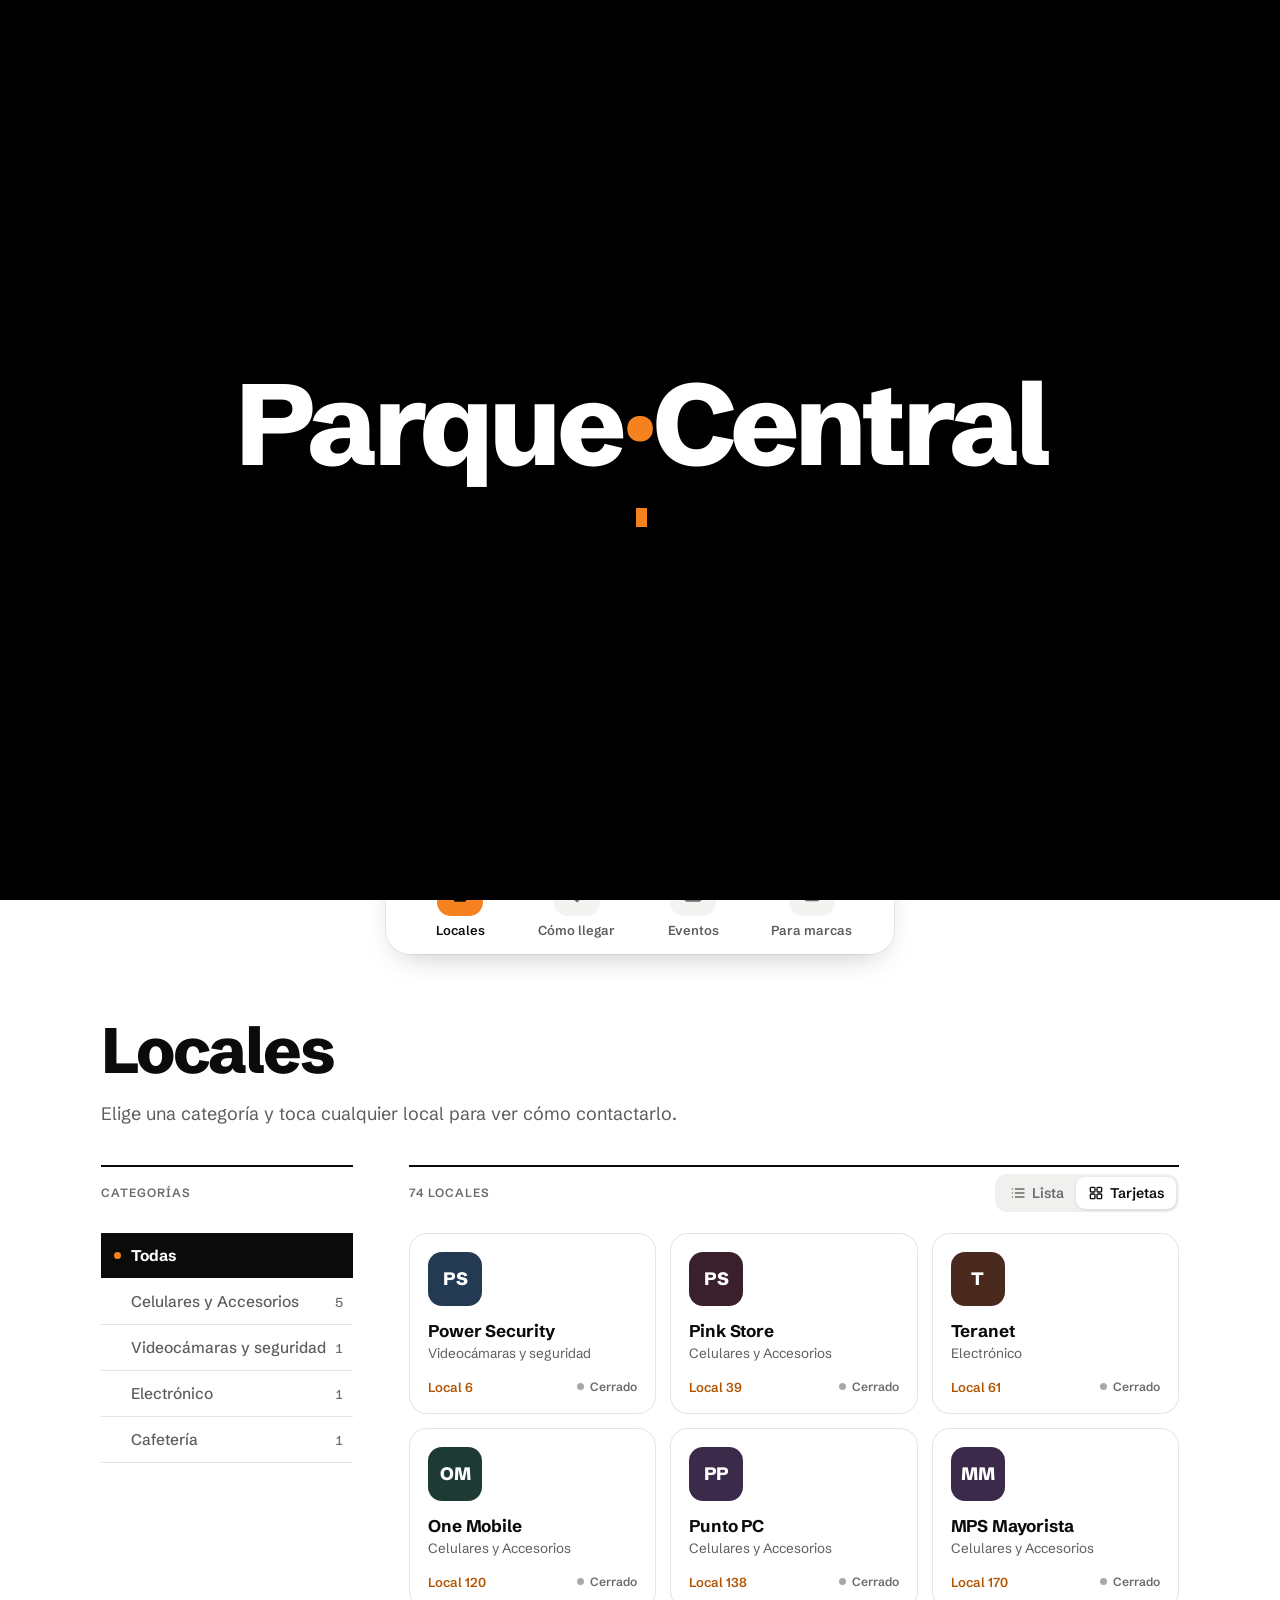
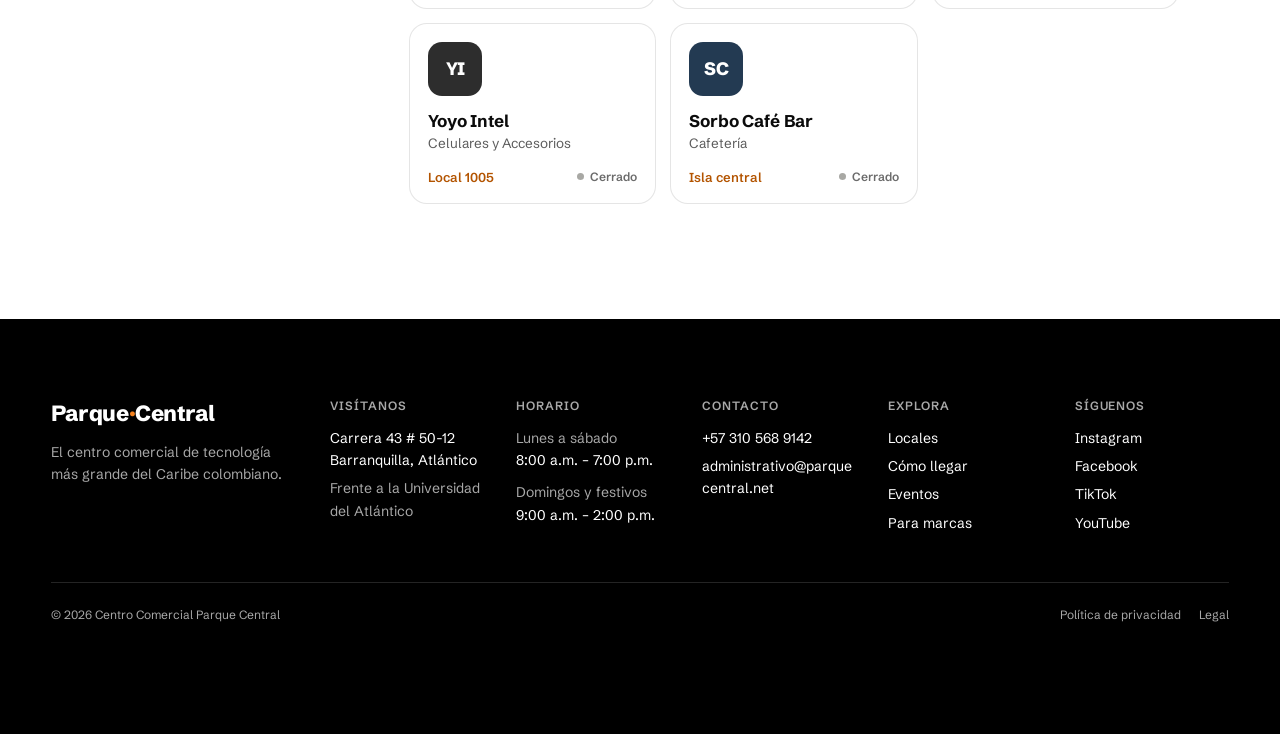
==== index.html @ 738548ba "Update index.html" ====
<!DOCTYPE html>
<html lang="es">
<head>
<meta charset="UTF-8">
<meta name="viewport" content="width=device-width, initial-scale=1">
<title>Parque Central · Centro comercial de tecnología en Barranquilla</title>
<meta name="description" content="El centro comercial de tecnología más grande de la región Caribe. 74 locales de celulares, computadores, accesorios y servicio técnico. Carrera 43 # 50-12, Barranquilla.">
<meta name="theme-color" content="#000000">
<link rel="icon" href="data:image/svg+xml,<svg xmlns='http://www.w3.org/2000/svg' viewBox='0 0 16 16'><rect width='16' height='16' rx='3' fill='%23F5821F'/><rect x='4' y='5' width='3' height='3' fill='%23000'/><rect x='9' y='5' width='3' height='3' fill='%23000'/><rect x='4' y='10' width='8' height='2' fill='%23000'/></svg>">
<meta property="og:type" content="website">
<meta property="og:locale" content="es_CO">
<meta property="og:title" content="Parque Central · 74 locales de tecnología en Barranquilla">
<meta property="og:description" content="Cuéntanos qué necesitas y te decimos a qué local ir. Carrera 43 # 50-12, frente a la Universidad del Atlántico.">
<meta property="og:image" content="./robot-poster.jpg">
<script type="application/ld+json">
{
  "@context": "https://schema.org",
  "@type": "ShoppingCenter",
  "name": "Centro Comercial Parque Central",
  "description": "El centro comercial de tecnología más grande de la región Caribe.",
  "telephone": "+57 310 568 9142",
  "email": "administrativo@parquecentral.net",
  "address": {
    "@type": "PostalAddress",
    "streetAddress": "Carrera 43 # 50-12",
    "addressLocality": "Barranquilla",
    "addressRegion": "Atlántico",
    "addressCountry": "CO"
  },
  "openingHoursSpecification": [
    {"@type": "OpeningHoursSpecification", "dayOfWeek": ["Monday","Tuesday","Wednesday","Thursday","Friday","Saturday"], "opens": "08:00", "closes": "19:00"},
    {"@type": "OpeningHoursSpecification", "dayOfWeek": "Sunday", "opens": "09:00", "closes": "14:00"}
  ],
  "sameAs": [
    "https://www.instagram.com/ccparquecentral/",
    "https://www.facebook.com/ccparquecentralbq",
    "https://www.tiktok.com/@ccparquecentral",
    "https://www.youtube.com/@CentroComercialParqueCentral"
  ]
}
</script>

<link rel="preconnect" href="https://fonts.googleapis.com"><link rel="preconnect" href="https://fonts.gstatic.com" crossorigin><link rel="stylesheet" href="https://fonts.googleapis.com/css2?family=Schibsted+Grotesk:wght@400;500;600;700;800&display=swap">
<style>
/* ═══════════════════════════════════════════════════════════
   VARIABLES
   ═══════════════════════════════════════════════════════════ */
:root{
  --negro:#000000;
  --blanco:#FFFFFF;
  --naranja:#F5821F;
  --naranja-claro:#FF9A45;
  --gris:#A8A8A8;

  /* Corredor central libre para que la mascota no quede tapada */
  --corredor:clamp(200px, 22vw, 380px);
}

*{box-sizing:border-box;margin:0;padding:0}

body{
  background:var(--negro);
  color:var(--blanco);
  font-family:ui-sans-serif,system-ui,-apple-system,"Segoe UI",Roboto,
              "Helvetica Neue",Arial,sans-serif;
  -webkit-font-smoothing:antialiased;
}

:focus-visible{
  outline:3px solid var(--naranja);
  outline-offset:4px;
  border-radius:4px;
}

/* ═══════════════════════════════════════════════════════════
   HERO
   ═══════════════════════════════════════════════════════════ */
.hero{
  position:relative;
  width:100%;
  height:90vh;
  min-height:600px;
  height:90dvh;   /* deja asomar la isla de pestañas: invita a bajar */
  overflow:hidden;
  background:var(--negro);
  display:flex;
  flex-direction:column;
  isolation:isolate;
}

/* ─── Capa 0 · video ───
   Se usa de dos maneras:
   1. Como fuente para extraer los frames al canvas.
   2. Como respaldo visible si la extracción falla. */
.hero__video{
  position:absolute;
  inset:0;
  width:100%;
  height:100%;
  object-fit:cover;
  object-position:center;
  z-index:0;
  pointer-events:none;
}
/* Cuando el canvas toma el control, el video se esconde */
.hero__video{opacity:0;transition:opacity .35s ease}
/* Solo se muestra cuando ya está en el cuadro de frente */
.hero__video.listo{opacity:1}
.hero__video.retirado{opacity:0;visibility:hidden}

/* ─── Capa 0 · canvas ───
   Aquí se dibujan los frames ya extraídos. Es lo que da la fluidez. */
.hero__lienzo{
  position:absolute;
  inset:0;
  width:100%;
  height:100%;
  z-index:0;
  pointer-events:none;
  opacity:0;
  transition:opacity .4s ease;
}
.hero__lienzo.activo{opacity:1}

/* ─── Capa 1 · viñeta ─── */
.hero__velo{
  position:absolute;
  inset:0;
  z-index:1;
  pointer-events:none;
  background:
    radial-gradient(120% 90% at 50% 45%, transparent 38%, rgba(0,0,0,.72) 100%),
    linear-gradient(to bottom, rgba(0,0,0,.55) 0%, transparent 26%, transparent 58%, rgba(0,0,0,.82) 100%);
}

/* ─── Capa 2 · contenido ─── */
.hero__contenido{
  position:relative;
  z-index:2;
  flex:1;
  display:flex;
  flex-direction:column;
  justify-content:space-between;
  padding:clamp(84px,9vw,110px) clamp(20px,4vw,56px) clamp(30px,4vw,58px);
  pointer-events:none;
}

.hero__marca{
  font-size:clamp(11px,1.4vw,13px);
  font-weight:700;
  letter-spacing:.26em;
  opacity:.9;
}
.hero__marca span{color:var(--naranja)}

.hero__titulo{
  display:grid;
  grid-template-columns:1fr var(--corredor) 1fr;
  align-items:center;
  width:100%;
  margin:auto 0;
  font-weight:800;
  font-size:clamp(38px,6.8vw,96px);
  line-height:.92;
  letter-spacing:-.035em;
}
.hero__titulo .izq{grid-column:1;text-align:left}
.hero__titulo .der{grid-column:3;text-align:right}
.hero__titulo .der b{color:var(--naranja);font-weight:800}

.hero__base{text-align:center;max-width:640px;margin:0 auto}
.hero__sub{
  font-size:clamp(15px,2vw,19px);
  line-height:1.55;
  color:var(--gris);
  margin-bottom:26px;
}
.hero__sub b{color:var(--blanco);font-weight:600}

.hero__acciones{
  display:flex;gap:12px;justify-content:center;flex-wrap:wrap;
  pointer-events:auto;
}
.btn{
  display:inline-block;
  font-family:inherit;font-size:15px;font-weight:600;
  text-decoration:none;padding:15px 30px;border-radius:100px;cursor:pointer;
  transition:background-color .18s ease, color .18s ease, border-color .18s ease;
}
.btn--solido{background:var(--naranja);color:var(--negro);border:2px solid var(--naranja)}
.btn--solido:hover{background:var(--naranja-claro);border-color:var(--naranja-claro)}
.btn--linea{background:transparent;color:var(--blanco);border:2px solid rgba(255,255,255,.35)}
.btn--linea:hover{border-color:var(--blanco);background:rgba(255,255,255,.08)}

/* ─── Indicador de preparación ───
   Barra finita arriba mientras se extraen los frames. */
.hero__progreso{
  position:absolute;
  top:0;left:0;
  height:2px;width:0%;
  background:var(--naranja);
  z-index:3;
  transition:width .25s ease, opacity .5s ease;
}
.hero__progreso.terminado{opacity:0}
/* Oculta: la preparación ocurre sin que el visitante lo note */
.hero__progreso{display:none}

.hero__pista{
  position:absolute;bottom:14px;left:50%;
  transform:translateX(-50%);
  z-index:2;
  font-size:11.5px;letter-spacing:.16em;
  color:rgba(255,255,255,.45);
  opacity:0;transition:opacity .5s ease;
  pointer-events:none;
}
.hero__pista.visible{opacity:1}

/* ═══════════════════════════════════════════════════════════
   RESPONSIVE
   ═══════════════════════════════════════════════════════════ */
@media (max-width:860px){
  .hero__titulo{
    grid-template-columns:1fr;
    text-align:center;gap:2px;
    font-size:clamp(40px,12vw,68px);
  }
  .hero__titulo .izq,.hero__titulo .der{grid-column:1;text-align:center}
  .hero__velo{
    background:linear-gradient(to bottom,
      rgba(0,0,0,.72) 0%, rgba(0,0,0,.45) 40%, rgba(0,0,0,.88) 100%);
  }
  .hero__contenido{justify-content:center;gap:40px}
  .hero__acciones .btn{flex:1 1 200px;text-align:center}
}

@media (max-height:640px) and (min-width:861px){
  .hero__titulo{font-size:clamp(32px,6vw,60px)}
  .hero__sub{margin-bottom:18px}
}

@media (prefers-reduced-motion:reduce){
  *{transition:none !important;animation:none !important}
}

/* ═══════════════════════════════════════════════════════════
   SECCIONES INFORMATIVAS
   ═══════════════════════════════════════════════════════════ */
html{scroll-behavior:smooth}
@media (prefers-reduced-motion:reduce){html{scroll-behavior:auto}}

/* Barra superior: transparente sobre el video, sólida al bajar */
.nav{
  position:fixed;top:0;left:0;right:0;z-index:50;
  display:flex;align-items:center;justify-content:space-between;gap:16px;
  padding:18px clamp(20px,4vw,56px);
  border-bottom:1px solid transparent;
  transition:background-color .3s ease,border-color .3s ease,padding .3s ease;
}
.nav.solida{
  background:rgba(0,0,0,.96);
  backdrop-filter:blur(10px);-webkit-backdrop-filter:blur(10px);
  border-bottom-color:rgba(255,255,255,.08);
}
.saltar{position:absolute;left:12px;top:-60px;z-index:100;background:var(--naranja);color:var(--negro);
  padding:10px 14px;border-radius:8px;font-weight:700;text-decoration:none}
.saltar:focus{top:12px}
section[id]{scroll-margin-top:72px}
.nav__marca{font-weight:800;color:var(--blanco);text-decoration:none;font-size:17px}
.nav__marca span{color:var(--naranja)}
.nav__links{display:flex;gap:22px;list-style:none}
.nav__links a{color:var(--gris);text-decoration:none;font-size:14.5px;font-weight:500}
.nav__links a:hover{color:var(--blanco)}
.estado{display:inline-flex;align-items:center;gap:8px;font-size:13.5px;color:var(--gris);white-space:nowrap}
.estado::before{content:"";width:8px;height:8px;border-radius:50%;background:var(--gris)}
.estado.abierto{color:var(--blanco)}
.estado.abierto::before{background:#3DDC84;box-shadow:0 0 0 4px rgba(61,220,132,.18)}
@media (max-width:760px){.nav__links{display:none}}

.seccion{max-width:1180px;margin:0 auto;padding:clamp(64px,9vw,120px) clamp(20px,4vw,56px)}
.seccion__titulo{
  font-size:clamp(34px,5.4vw,64px);font-weight:800;line-height:.98;
  letter-spacing:-.035em;max-width:17ch;margin-bottom:18px;
}
.seccion__intro{color:var(--gris);font-size:clamp(16px,1.6vw,18px);line-height:1.6;max-width:58ch}

.filtros{display:flex;gap:8px;overflow-x:auto;padding:4px 0;margin-top:26px;scrollbar-width:thin}
.filtro{
  flex:0 0 auto;font:inherit;font-size:14px;color:var(--gris);background:transparent;
  border:1px solid rgba(255,255,255,.2);border-radius:100px;padding:8px 15px;cursor:pointer;
}
.filtro:hover{color:var(--blanco);border-color:rgba(255,255,255,.5)}
.filtro[aria-pressed="true"]{background:var(--blanco);color:var(--negro);border-color:var(--blanco)}
.filtro small{opacity:.6;margin-left:4px}

.dir__lista{list-style:none;margin-top:14px}
.tienda{
  display:grid;grid-template-columns:130px 1fr auto;align-items:center;gap:6px 24px;
  padding:20px 0;border-bottom:1px solid rgba(255,255,255,.1);
}
.tienda__local{font-size:30px;font-weight:800;letter-spacing:-.03em;color:var(--naranja);line-height:1}
.tienda__local small{display:block;font-size:12.5px;font-weight:500;letter-spacing:0;color:var(--gris);margin-bottom:4px}
.tienda__nombre{font-size:19px;font-weight:700}
.tienda__cat{color:var(--gris);font-size:14.5px;margin-top:3px}
.tienda__acciones{display:flex;gap:8px;flex-wrap:wrap;justify-content:flex-end}
.enlace{
  font-size:14px;font-weight:600;text-decoration:none;color:var(--blanco);
  border:1px solid rgba(255,255,255,.28);border-radius:100px;padding:8px 14px;white-space:nowrap;
}
.enlace:hover{border-color:var(--naranja);color:var(--naranja)}
.dir__vacio{padding:36px 0;color:var(--gris);font-size:16px;line-height:1.6}
.dir__vacio a{color:var(--naranja)}
@media (max-width:640px){
  .tienda{grid-template-columns:84px 1fr}
  .tienda__local{font-size:24px}
  .tienda__acciones{grid-column:2;justify-content:flex-start}
}

/* ─── Más que tiendas ─── */
.planes{display:grid;grid-template-columns:1fr 1fr;gap:14px;margin-top:40px}
.plan{
  position:relative;display:flex;flex-direction:column;justify-content:flex-end;gap:10px;
  min-height:300px;padding:28px;border-radius:24px;
  background:#161616;color:var(--blanco);text-decoration:none;overflow:hidden;
}
.plan--destacado{background:var(--naranja);color:var(--negro)}
.plan__para{position:absolute;top:24px;left:28px;font-size:13.5px;font-weight:600;opacity:.75}
.plan__num{
  position:absolute;top:18px;right:24px;font-size:clamp(70px,9vw,120px);font-weight:800;
  letter-spacing:-.05em;line-height:1;opacity:.14;
}
.plan h3{font-size:clamp(24px,2.6vw,34px);font-weight:800;letter-spacing:-.025em;line-height:1.05}
.plan p{font-size:15.5px;line-height:1.5;max-width:40ch;opacity:.8}
.plan__accion{font-weight:700;font-size:15px;margin-top:6px}
.plan:hover .plan__accion{text-decoration:underline}
@media (max-width:860px){
  .planes{grid-template-columns:1fr}
}

/* ─── Visítanos ─── */
.visita{display:grid;grid-template-columns:minmax(0,1fr) minmax(0,1.25fr);gap:clamp(32px,5vw,72px);align-items:start;margin-top:40px}
.dato{padding:20px 0;border-top:1px solid rgba(255,255,255,.14)}
.dato h3{font-size:14px;font-weight:600;color:var(--gris);margin-bottom:8px}
.dato p,.dato a{font-size:18px;line-height:1.55;color:var(--blanco)}
.horario{width:100%;border-collapse:collapse;font-size:17px}
.horario td{padding:5px 0}
.horario td:last-child{text-align:right;font-variant-numeric:tabular-nums}
.horario tr.hoy td{color:var(--naranja);font-weight:700}
.visita__botones{display:flex;gap:10px;flex-wrap:wrap;margin-top:24px}
.mapa{width:100%;aspect-ratio:4/3.4;border:0;border-radius:18px;filter:grayscale(1) invert(.92) contrast(.9);background:#1a1a1a}
@media (max-width:860px){.visita{grid-template-columns:1fr}.mapa{aspect-ratio:4/3}}

/* ─── Pie ─── */
.pie{
  border-top:1px solid rgba(255,255,255,.1);padding:40px clamp(20px,4vw,56px) 110px;
  display:flex;justify-content:space-between;gap:28px;flex-wrap:wrap;
  color:var(--gris);font-size:14.5px;line-height:1.7;
}
.pie a{color:var(--blanco)}
.pie > div,.pie > nav{min-width:200px}
.pie strong{color:var(--blanco)}
.redes{display:flex;gap:14px;flex-wrap:wrap}

/* ─── WhatsApp flotante ─── */
.wa{
  position:fixed;right:20px;bottom:20px;z-index:60;
  display:flex;align-items:center;gap:10px;
  background:#25D366;color:#04210f;text-decoration:none;font-weight:700;font-size:15px;
  padding:14px 20px 14px 16px;border-radius:100px;box-shadow:0 8px 24px rgba(0,0,0,.4);
}
.wa svg{width:22px;height:22px;flex:none}
.wa:hover{background:#3be07a}
@media (max-width:560px){.wa span{display:none}.wa{padding:15px}}

/* ═══════════════════════════════════════════════════════════
   CAPA DE INTERACCIÓN: luz del hero, botones con imán
   ═══════════════════════════════════════════════════════════ */
::selection{background:var(--naranja);color:var(--negro)}

/* ─── Luz del hero ───
   Todo se mueve con transform (lo hace la tarjeta gráfica), así
   no se repinta la pantalla en cada cuadro y el video no pierde
   fluidez. */
.hero__luz{position:absolute;inset:0;z-index:1;pointer-events:none;overflow:hidden;
  opacity:0;transition:opacity 1.2s ease}
.hero__luz.activa{transition-duration:.35s}
.hero__luz.activa{opacity:1}
.hero__sombra,.hero__foco,.hero__orbe{position:absolute;left:0;top:0;will-change:transform;border-radius:50%}
.hero__sombra{width:2400px;height:2400px;margin:-1200px 0 0 -1200px;
  background:radial-gradient(circle,transparent 0,transparent 380px,rgba(0,0,0,.18) 900px)}
.hero__foco{width:560px;height:560px;margin:-280px 0 0 -280px;
  background:radial-gradient(circle,rgba(245,130,31,.26) 0,rgba(245,130,31,.08) 45%,transparent 70%)}
.hero__chispas{position:absolute;inset:0;width:100%;height:100%}
.hero__orbe{width:14px;height:14px;margin:-7px 0 0 -7px;background:#fff;
  box-shadow:0 0 10px 3px rgba(255,214,170,.95),0 0 34px 12px rgba(245,130,31,.65),0 0 90px 30px rgba(245,130,31,.25)}
.hero__orbe::after{content:"";position:absolute;inset:-14px;border-radius:50%;
  border:1.5px solid rgba(245,130,31,.6);animation:pulso 2.2s ease-out infinite}
@keyframes pulso{from{transform:scale(.4);opacity:1}to{transform:scale(2.2);opacity:0}}

/* Imán: los botones se inclinan hacia el cursor */
.iman{transition:transform .25s cubic-bezier(.2,.8,.2,1), background-color .18s ease, color .18s ease, border-color .18s ease}

/* Filas de locales: barra de luz al pasar */
.tienda{position:relative;transition:padding-left .3s cubic-bezier(.2,.8,.2,1)}
.tienda::before{
  content:"";position:absolute;left:0;top:50%;width:4px;height:0;
  background:var(--naranja);border-radius:4px;transform:translateY(-50%);
  transition:height .3s cubic-bezier(.2,.8,.2,1);
}
@media (hover:hover){
  .tienda:hover{padding-left:18px}
  .tienda:hover::before{height:60%}
}

@media (prefers-reduced-motion:reduce){
  .tienda,.tienda::before,.iman{transition:none}
}

/* En celular: estado más compacto */
@media (max-width:420px){.estado{font-size:12px}.nav{gap:10px}}
/* WhatsApp aparece al salir del video, para no tapar los botones del hero */
.wa{transition:opacity .3s ease,transform .3s ease}
.wa.oculto{opacity:0;transform:translateY(20px);pointer-events:none}

/* ═══ PESTAÑAS ═══ */
/* Evita que el navegador "corrija" el scroll al cambiar de pestaña */
html{overflow-anchor:none}
.pestanas{
  position:sticky;top:var(--alto-nav,60px);z-index:40;
  background:rgba(0,0,0,.96);
  backdrop-filter:blur(10px);-webkit-backdrop-filter:blur(10px);
  border-bottom:1px solid rgba(255,255,255,.08);
}
.pestanas__lista{
  max-width:1180px;margin:0 auto;
  display:flex;gap:6px;overflow-x:auto;scrollbar-width:none;
  padding:12px clamp(20px,4vw,56px);
}
.pestanas__lista::-webkit-scrollbar{display:none}
.pestana{
  flex:0 0 auto;font:inherit;font-size:15px;font-weight:600;
  color:var(--gris);background:transparent;border:0;border-radius:100px;
  padding:10px 20px;cursor:pointer;
  transition:background-color .2s ease,color .2s ease;
}
.pestana:hover{color:var(--blanco);background:rgba(255,255,255,.07)}
.pestana[aria-selected="true"]{background:var(--naranja);color:var(--negro)}
.pestana:focus-visible{outline:2px solid var(--blanco);outline-offset:2px}
.panel{min-height:72vh;padding-top:clamp(40px,6vw,72px)}
.panel:focus{outline:none}
section.panel[id]{scroll-margin-top:calc(var(--alto-nav,60px) + var(--alto-pestanas,96px))}
.panel[hidden]{display:none}
.panel .planes{margin-top:32px}
@media (max-width:640px){.plan{min-height:220px}}
.nav{border-bottom-color:transparent!important}

/* ═══ TEMA CLARO: todo lo que está debajo del video ═══
   Dentro de .tema-claro se invierten los tokens: "blanco" pasa a
   ser el color del texto y "negro" el del fondo. Así casi todas
   las reglas se adaptan solas; abajo se ajustan las que usan
   transparencias fijas o van sobre naranja. */
.tema-claro{
  --blanco:#0b0b0b;
  --negro:#ffffff;
  --gris:#5c5c5c;
  --linea:rgba(0,0,0,.10);
  --linea-fuerte:rgba(0,0,0,.22);
  --superficie:#f3f3f1;
  background:#fff;
  color:#0b0b0b;
}
/* Sobre naranja el texto siempre es negro */
.tema-claro .btn--solido,
.tema-claro .plan--destacado,
.tema-claro .pestana[aria-selected="true"]{color:#0b0b0b}
.tema-claro .btn--linea{border-color:var(--linea-fuerte)}
.tema-claro .btn--linea:hover{border-color:#0b0b0b;background:rgba(0,0,0,.04)}

.tema-claro .ejemplo{background:var(--superficie)}
.tema-claro .ejemplo:hover{background:#e7e7e4}
.tema-claro .filtro{border-color:var(--linea-fuerte)}
.tema-claro .filtro:hover{border-color:#0b0b0b}
.tema-claro .tienda{border-bottom-color:var(--linea)}
.tema-claro .enlace{border-color:var(--linea-fuerte)}
.tema-claro .plan:not(.plan--destacado){background:var(--superficie)}
.tema-claro .dato{border-top-color:var(--linea)}
.tema-claro .mapa{filter:none;background:var(--superficie)}
.tema-claro .tienda__local{color:#d96c10}

/* Barra de pestañas blanca */
.pestanas.tema-claro{background:#fff;border-bottom-color:var(--linea)}
.tema-claro .pestana:not([aria-selected="true"]):hover{background:rgba(0,0,0,.05)}
.tema-claro .pestana[aria-selected="true"]{background:var(--naranja)}
.tema-claro .horario tr.hoy td{color:#c75f00}
.tema-claro .pestana:focus-visible{outline-color:#0b0b0b}

/* El menú superior se vuelve blanco al salir del video */
.nav.solida{background:#fff!important;border-bottom-color:transparent}
.nav.solida .nav__marca,
.nav.solida .estado.abierto{color:#0b0b0b}
.nav.solida .estado{color:#5c5c5c}
.nav.solida .estado::before{background:#9a9a9a}
.nav.solida .estado.abierto::before{background:#1fa855;box-shadow:0 0 0 4px rgba(31,168,85,.15)}

/* ═══ Pestañas: ícono sobre texto ═══ */
.pestanas__lista{gap:4px;padding-top:10px;padding-bottom:10px}
.pestana,
.tema-claro .pestana,
.tema-claro .pestana:hover,
.tema-claro .pestana[aria-selected="true"],
.tema-claro .pestana:not([aria-selected="true"]):hover{background:transparent}
.pestana{
  display:flex;flex-direction:column;align-items:center;gap:6px;
  padding:4px 14px;border-radius:14px;
  font-size:13px;font-weight:600;
}
.pestana__icono{
  width:46px;height:46px;border-radius:14px;
  display:flex;align-items:center;justify-content:center;
  background:#f3f3f1;color:#6b6b6b;
  transition:background-color .25s ease,color .25s ease,transform .25s ease;
}
.pestana__icono svg{width:22px;height:22px}
.pestana:hover .pestana__icono{background:#e8e8e5;color:#0b0b0b;transform:translateY(-2px)}
.pestana[aria-selected="true"] .pestana__icono{background:var(--naranja);color:#0b0b0b;transform:none}
.tema-claro .pestana[aria-selected="true"]{color:#0b0b0b}
.pestana:focus-visible{outline-offset:0}
@media (max-width:420px){
  .pestanas__lista{justify-content:space-between;gap:0}
  .pestana{padding:4px 6px;font-size:12px}
  .pestana__icono{width:42px;height:42px}
}
@media (prefers-reduced-motion:reduce){.pestana__icono{transition:none}}

/* ═══ DOCK DE PESTAÑAS ═══
   La barra flota como una tarjeta que cruza el borde entre el video
   y el contenido: une las dos zonas y se convierte en la llamada a
   la acción principal. Al fijarse arriba, se extiende a todo el ancho. */
:root{--cruce:52px}
.hero__contenido{padding-bottom:calc(clamp(30px,4vw,58px) + var(--cruce))!important}
.hero__sub{margin-bottom:0!important}
.pestanas.tema-claro{
  margin-top:calc(var(--cruce) * -1);
  background:transparent;border-bottom:1px solid transparent;
  backdrop-filter:none;-webkit-backdrop-filter:none;
  transition:background-color .25s ease,border-color .25s ease;
}
.pestanas .pestanas__lista{
  width:max-content;max-width:calc(100% - 32px);
  margin:0 auto;justify-content:center;gap:clamp(4px,1.5vw,18px);
  padding:12px clamp(12px,2.5vw,28px);
  background:#fff;border-radius:24px;
  box-shadow:0 18px 40px -12px rgba(0,0,0,.35),0 0 0 1px rgba(0,0,0,.04);
  transition:box-shadow .25s ease,border-radius .25s ease;
}
.pestanas.fijas{background:#fff;border-bottom-color:rgba(0,0,0,.08)}
.pestanas.fijas .pestanas__lista{box-shadow:none;border-radius:0}
.pestana{min-width:92px}
.panel{padding-top:clamp(36px,5vw,64px)!important}
@media (max-width:420px){
  :root{--cruce:44px}
  .pestanas .pestanas__lista{width:auto;justify-content:space-between;gap:0;padding:10px 6px}
  .pestana{min-width:0;flex:1;font-size:11px;white-space:nowrap;padding:4px 2px}
}

/* ═══ Opción B: la isla vive sobre el blanco, debajo del video ═══ */
:root{--cruce:0px}
.pestanas-aire{height:clamp(24px,3.5vw,40px);background:#fff}
.pestanas.tema-claro{margin-top:0;background:#fff}
.pestanas .pestanas__lista{
  box-shadow:0 12px 32px -14px rgba(0,0,0,.28),0 0 0 1px rgba(0,0,0,.06);
}

/* ═══ PANTALLA INICIAL: terminal del robot ═══ */
.intro{
  position:fixed;inset:0;z-index:1000;
  display:flex;align-items:center;justify-content:center;
  background:#000;color:#fff;text-align:center;padding:24px;
}
.intro{transition:background-color .55s ease .45s}
.intro.saliendo{background-color:transparent}
/* Mientras la intro está, el logo del menú espera: el nombre viajará hasta él */
.intro-activa .nav__marca{opacity:0}
.nav__marca{transition:opacity .2s ease}
.sin-intro .intro{display:none}
.intro__marca{position:relative;display:flex;flex-direction:column;align-items:center;gap:20px}
.intro__frase{transition:opacity .2s ease}
.intro.saliendo .intro__frase{opacity:0}
.intro__nombre{transform-origin:0 0;will-change:transform}
.intro__nombre.viajando{transition:transform .9s cubic-bezier(.7,0,.2,1),letter-spacing .9s cubic-bezier(.7,0,.2,1),opacity .2s ease}
.intro__nombre{
  font-size:clamp(44px,9vw,120px);font-weight:800;letter-spacing:-.045em;line-height:.95;
  min-height:1em;white-space:nowrap;
}
.intro__nombre .punto{color:var(--naranja)}
.intro__frase{
  font-family:ui-monospace,SFMono-Regular,Menlo,Consolas,monospace;
  font-size:clamp(13px,1.5vw,17px);line-height:1.6;color:#9a9a9a;max-width:46ch;min-height:1.6em;
}
.intro__cursor{
  display:inline-block;width:.6em;height:1.1em;margin-left:3px;vertical-align:-.15em;
  background:var(--naranja);animation:intro-cursor 1s steps(1) infinite;
}
.intro__cursor--nombre{width:.08em;height:.8em;margin-left:.05em;vertical-align:-.02em}
.intro__cursor[hidden]{display:none}
@keyframes intro-cursor{50%{opacity:0}}
@media (max-width:480px){.intro__nombre{font-size:clamp(34px,11vw,52px)}}
@media (prefers-reduced-motion:reduce){.intro__cursor{animation:none}}

/* ═══ Frase bajo "74 locales" ═══ */
.hero__cabecera{width:100%;margin:auto 0}
.hero__titulo{margin:0;align-items:end}
.hero__fila{display:grid;grid-template-columns:1fr var(--corredor) 1fr;margin-top:clamp(14px,1.6vw,22px)}
.hero__sub--izq{
  grid-column:1;margin:0!important;text-align:left;
  max-width:30ch;font-size:clamp(15px,1.45vw,19px);line-height:1.45;color:#a8a8a8;
}
.hero__sub--izq b{color:#fff;font-weight:600}
@media (max-width:860px){
  .hero__fila{grid-template-columns:1fr}
  .hero__sub--izq{text-align:center;margin:0 auto!important}
}

/* Espacio entre el video y la isla */
.pestanas-aire{height:clamp(28px,3.5vw,44px);background:#fff}

/* ═══ Título nivelado: dos líneas a cada lado, misma altura ═══ */
.hero__titulo .linea{display:block}
.hero__titulo{align-items:start}

/* ═══ Hero: "74 locales" a la izquierda, la frase a la derecha ═══ */
.hero__titulo{align-items:center}
.hero__titulo .hero__frase{
  justify-self:end;max-width:17ch;
  font-size:clamp(20px,2.3vw,34px);font-weight:700;line-height:1.12;letter-spacing:-.025em;
  color:#bdbdbd;
}
.hero__titulo .hero__frase b{color:var(--naranja);font-weight:700}
@media (max-width:860px){
  .hero__titulo .hero__frase{justify-self:center;max-width:22ch;margin-top:14px;font-size:clamp(17px,4.6vw,24px)}
}

/* ═══ Hero: "74 locales de [categoría] en un solo lugar" ═══ */
.solo-lectores{position:absolute;width:1px;height:1px;overflow:hidden;clip:rect(0 0 0 0);white-space:nowrap}
.hero__titulo .hero__num{font-size:1.9em;line-height:.82;letter-spacing:-.06em}
.hero__titulo .hero__detalle{font-size:.44em;line-height:1.08;letter-spacing:-.03em;font-weight:800}
.hero__titulo .hero__num + .hero__detalle{margin-top:.25em}
.hero__gris{color:#9a9a9a;margin-top:.1em}
.rotador{display:inline-block;position:relative;overflow:hidden;vertical-align:bottom;height:1.12em;line-height:1.12}
.rotador__palabra{display:block;color:var(--naranja);transition:transform .5s cubic-bezier(.7,0,.3,1)}
.rotador__palabra.sale{transform:translateY(-110%)}
.rotador__palabra.entra-abajo{transition:none;transform:translateY(110%)}

.hero__titulo .hero__frase{display:flex;flex-direction:column;align-items:flex-end;gap:.08em}
.hero__titulo .hero__frase > *{display:block}
.hero__marca-texto{color:#fff}

/* Entrada: las líneas suben cuando termina la intro */
.js:not(.hero-entra) .hero__titulo .entra{opacity:0;transform:translateY(28px)}
.hero__titulo .entra{transition:opacity .7s ease var(--d,0s),transform .9s cubic-bezier(.2,.8,.2,1) var(--d,0s)}

@media (max-width:860px){
  .hero__titulo .linea{display:block}
  .hero__titulo .hero__num{font-size:1.7em}
  .hero__titulo .hero__detalle{font-size:.5em}
  .hero__titulo .hero__frase{align-items:center;text-align:center}
}
@media (prefers-reduced-motion:reduce){
  .hero__titulo .entra{transition:none}
  .rotador__palabra{transition:none}
}

/* ═══ Hero "espejo imponente": 74 locales | un solo lugar ═══ */
.hero__titulo--espejo{align-items:start}
.hero__titulo--espejo .linea{display:block}
.hero__titulo--espejo .der b{color:var(--naranja);font-weight:800}
.hero__contenido .entra{transition:opacity .7s ease var(--d,0s),transform .9s cubic-bezier(.2,.8,.2,1) var(--d,0s)}
.js:not(.hero-entra) .hero__contenido .entra{opacity:0;transform:translateY(28px)}

.hero__pie{
  display:flex;justify-content:space-between;align-items:flex-end;gap:24px;
  padding-top:clamp(18px,2.4vw,32px);
  border-top:1px solid rgba(255,255,255,.14);
  font-size:clamp(14px,1.15vw,18px);line-height:1.4;color:#9a9a9a;
}
.hero__pie p{margin:0}
.hero__pie b{color:#fff;font-weight:600}
.hero__pie .naranja{color:var(--naranja);font-weight:600}
.hero__pie-izq{white-space:nowrap}
.hero__pie-der{text-align:right;max-width:66ch}
.hero__pie .rotador{height:1.35em;line-height:1.35;vertical-align:bottom}
.hero__pie .rotador__palabra{font-weight:600}

@media (max-width:860px){
  .hero__titulo--espejo .linea{display:inline}
  .hero__titulo--espejo .izq,.hero__titulo--espejo .der{display:block}
  .hero__pie{flex-direction:column;align-items:center;text-align:center;gap:6px;border-top:0;padding-top:0}
  .hero__pie-der{text-align:center}
}

/* ═══ LOCALES: barra, lista, tarjetas y ficha ═══ */
.dir__barra{display:flex;align-items:center;justify-content:space-between;gap:16px;flex-wrap:wrap;margin-top:32px}
.dir__barra .filtros{margin-top:0;flex:1 1 100%;min-width:0;order:2}
.dir__lado{display:flex;align-items:center;justify-content:space-between;gap:14px;width:100%;order:1}
.dir__conteo{font-size:14px;color:var(--gris);white-space:nowrap}
.vista{display:flex;background:#f0f0ee;border-radius:12px;padding:3px}
.vista__btn{display:flex;align-items:center;gap:6px;border:0;background:transparent;font:inherit;font-size:14px;font-weight:600;color:#6b6b6b;padding:7px 12px;border-radius:9px;cursor:pointer}
.vista__btn svg{width:16px;height:16px}
.vista__btn[aria-pressed="true"]{background:#fff;color:#0b0b0b;box-shadow:0 1px 3px rgba(0,0,0,.12)}
.vista__btn:focus-visible{outline:2px solid #0b0b0b;outline-offset:1px}

.dir__lista{list-style:none;margin:18px 0 0;padding:0}
.dir__lista li{margin:0}

/* Lista */
.tema-claro .tienda{
  width:100%;border:0;background:transparent;font:inherit;color:inherit;text-align:left;cursor:pointer;
  display:grid;grid-template-columns:110px 1fr auto;align-items:center;gap:6px 24px;
  padding:18px 8px;border-bottom:1px solid var(--linea);border-radius:0;
}
.tema-claro .tienda:hover{background:#fafaf8}
.tema-claro .tienda:focus-visible{outline:2px solid #0b0b0b;outline-offset:-2px}
.tienda__info{display:flex;flex-direction:column;gap:3px;min-width:0}
.tienda__nombre{font-size:18px;font-weight:700;letter-spacing:-.01em}
.tienda__cat{font-size:14px;color:var(--gris)}
.tienda__fin{display:flex;align-items:center;gap:12px}
.tienda__flecha{width:18px;height:18px;color:#9a9a9a;transition:transform .2s ease}
.tienda:hover .tienda__flecha{transform:translateX(3px);color:#0b0b0b}

/* Insignia abierto / cerrado */
.insignia{font-size:12px;font-weight:600;padding:4px 10px;border-radius:100px;background:#f0f0ee;color:#6b6b6b;white-space:nowrap}
.insignia--abierto{background:#e8f6ee;color:#1a7f45}

/* Tarjetas */
.dir__lista--tarjetas{display:grid;grid-template-columns:repeat(auto-fill,minmax(210px,1fr));gap:14px}
.tarjeta{
  width:100%;height:100%;border:1px solid var(--linea);background:#fff;font:inherit;color:inherit;text-align:left;cursor:pointer;
  display:flex;flex-direction:column;align-items:flex-start;gap:4px;padding:18px;border-radius:18px;
  transition:border-color .2s ease,transform .2s ease,box-shadow .2s ease;
}
.tarjeta:hover{border-color:#0b0b0b;transform:translateY(-3px);box-shadow:0 12px 24px -16px rgba(0,0,0,.35)}
.tarjeta:focus-visible{outline:2px solid #0b0b0b;outline-offset:2px}
.tarjeta__logo,.ficha__logo{
  display:flex;align-items:center;justify-content:center;overflow:hidden;
  color:#fff;font-weight:800;letter-spacing:-.02em;background:#f3f3f1;
}
.tarjeta__logo{width:54px;height:54px;border-radius:14px;font-size:18px;margin-bottom:10px}
.tarjeta__logo img,.ficha__logo img{width:100%;height:100%;object-fit:contain;background:#fff}
.tarjeta__nombre{font-size:17px;font-weight:700;letter-spacing:-.01em}
.tarjeta__cat{font-size:13.5px;color:var(--gris)}
.tarjeta__pie{margin-top:auto;padding-top:14px;width:100%;display:flex;justify-content:space-between;align-items:center;gap:8px}
.tarjeta__loc{font-size:13px;font-weight:600;color:#c75f00}

/* Ficha lateral */
.ficha-fondo{position:fixed;inset:0;z-index:80;background:rgba(0,0,0,.35);opacity:0;transition:opacity .3s ease}
.ficha-fondo.abierta{opacity:1}
.ficha{
  position:fixed;top:0;right:0;bottom:0;z-index:90;width:min(420px,100%);
  background:#fff;color:#0b0b0b;box-shadow:-20px 0 50px rgba(0,0,0,.18);
  padding:24px 28px 32px;overflow-y:auto;
  transform:translateX(104%);transition:transform .35s cubic-bezier(.2,.8,.2,1);
}
.ficha.abierta{transform:none}
/* Sin ocultar la barra lateral (evita que la página salte); el scroll interno no se escapa */
.ficha{overscroll-behavior:contain}
.ficha__cerrar{
  display:flex;align-items:center;justify-content:center;margin-left:auto;
  width:40px;height:40px;border:0;border-radius:50%;background:#f0f0ee;color:#0b0b0b;cursor:pointer;
}
.ficha__cerrar svg{width:18px;height:18px}
.ficha__cerrar:hover{background:#e5e5e2}
.ficha__cerrar:focus-visible{outline:2px solid #0b0b0b;outline-offset:2px}
.ficha__logo{width:76px;height:76px;border-radius:20px;font-size:26px;margin:4px 0 18px}
.ficha__nombre{font-size:28px;font-weight:800;letter-spacing:-.03em;line-height:1.05;margin:0}
.ficha__cat{color:#5c5c5c;margin:6px 0 22px;font-size:15px}
.ficha__datos{margin:0}
.ficha__datos div{display:flex;justify-content:space-between;gap:16px;padding:13px 0;border-top:1px solid rgba(0,0,0,.08);font-size:15px}
.ficha__datos dt{color:#5c5c5c}
.ficha__datos dd{margin:0;text-align:right;font-weight:600}
.ficha__datos dd.abierto{color:#1a7f45}
.ficha__datos dd.cerrado{color:#5c5c5c}
.ficha__acciones{display:flex;flex-direction:column;gap:10px;margin-top:24px}
.ficha__btn{
  display:block;text-align:center;text-decoration:none;font-weight:700;font-size:15px;
  padding:14px 18px;border-radius:100px;border:1.5px solid rgba(0,0,0,.18);color:#0b0b0b;
}
.ficha__btn:hover{border-color:#0b0b0b}
.ficha__btn--wa{background:#25D366;border-color:#25D366;color:#04210f}
.ficha__btn--wa:hover{background:#3be07a;border-color:#3be07a}

@media (max-width:640px){
  .dir__lado{width:100%;justify-content:space-between}
  .tema-claro .tienda{grid-template-columns:64px 1fr auto;gap:4px 12px;padding:14px 4px}
  .tienda__flecha{display:none}
  .dir__lista--tarjetas{grid-template-columns:1fr 1fr;gap:10px}
  .tarjeta{padding:14px}
  /* En celular la ficha sube desde abajo */
  .ficha{top:auto;left:0;width:100%;max-height:88vh;border-radius:24px 24px 0 0;transform:translateY(104%);padding:18px 22px 28px}
}
@media (prefers-reduced-motion:reduce){.ficha,.ficha-fondo,.tarjeta{transition:none}}
</style>
<style id="direccion-v16">
:root{--f:"Schibsted Grotesk", ui-sans-serif, sans-serif}

/* ═══ v4 · ORIGINAL AJUSTADA ═══
   Se conserva todo el diseño original. Cambian solo 3 cosas:
   1) tipografía propia en lugar de la del sistema
   2) sin pills: esquinas pequeñas y consistentes
   3) hover: sin "levantar" ni "imán"; el cambio es de borde/fondo, y el
      naranja aparece solo donde está el dato clave (número de local). */
:root{--radio:10px;--radio-sm:7px}
body,.btn,.filtro,.pestana,.vista__btn,.tienda,.tarjeta,.ficha__btn,.wa{font-family:var(--f)}
.intro__nombre,.nav__marca{font-family:var(--f)}
/* 2 · Sin pills */
.btn{border-radius:var(--radio)}
.filtro{border-radius:var(--radio-sm)}
.enlace{border-radius:var(--radio-sm)}
.ficha__btn{border-radius:var(--radio)}
.wa{border-radius:14px}
.insignia,.insignia--abierto{background:transparent!important;padding:0;border-radius:0;display:inline-flex;align-items:center;gap:6px}
.insignia::before{content:"";width:7px;height:7px;border-radius:50%;background:#A8A8A4}
.insignia--abierto::before{background:#1FA855}
/* 3 · Hover */
.iman{transform:none!important}                       /* fuera el efecto imán */
.tarjeta:hover{transform:none;box-shadow:none;border-color:#0b0b0b}
.tarjeta:hover .tarjeta__loc{text-decoration:underline;text-decoration-thickness:2px;text-underline-offset:3px}
@media (hover:hover){.tienda:hover{padding-left:8px}}  /* sin deslizar la fila */
.tema-claro .tienda:hover{background:#f6f6f3}
.pestana:hover .pestana__icono{transform:none}
/* ═══ ÍNDICE LATERAL (tipo directorio de edificio) ═══ */
@media (min-width:861px){
  #locales{display:grid;grid-template-columns:230px minmax(0,1fr);column-gap:56px;align-items:start}
  #locales > .seccion__titulo,#locales > .seccion__intro{grid-column:1/-1}
  #locales .dir__barra{display:contents}
  #locales .dir__lado{grid-column:2;grid-row:3;margin-top:36px}
  #locales .filtros{grid-column:1;grid-row:3 / span 2;display:flex;flex-direction:column;overflow:visible;gap:0;margin-top:36px;
    position:sticky;top:calc(var(--alto-nav,60px) + 120px);border-top:2px solid #0b0b0b;padding:0}
  #locales .filtros::before{content:"Categorías";font-size:12px;font-weight:600;letter-spacing:.08em;text-transform:uppercase;color:#8a8a86;padding:12px 0 6px}
  .filtro,.tema-claro .filtro{display:flex;justify-content:space-between;align-items:baseline;width:100%;border:0;border-bottom:1px solid var(--linea);
    border-radius:0;padding:13px 0;font-size:15.5px;font-weight:500;text-align:left;background:transparent!important;color:#5c5c5c;
    transition:padding .2s ease,color .2s ease}
  .filtro small{opacity:1;font-size:13px;color:#8a8a86;font-variant-numeric:tabular-nums}
  .filtro:hover,.tema-claro .filtro:hover{color:#0b0b0b}
  .filtro[aria-pressed="true"]{color:#0b0b0b!important;font-weight:700;padding-left:14px;box-shadow:inset 3px 0 0 var(--naranja)}
  .filtro[aria-pressed="true"] small{color:#0b0b0b}
  #lista{grid-column:2;grid-row:4}
  #locales .dir__lista--tarjetas{grid-template-columns:repeat(auto-fill,minmax(200px,1fr))}
}
/* En celular: fila de texto subrayada */
@media (max-width:860px){
  .filtros{gap:20px;border-bottom:1px solid var(--linea);padding:0}
  .filtro,.tema-claro .filtro{border:0;border-radius:0;background:transparent!important;padding:10px 0 12px;font-weight:500;color:#6b6b6b;position:relative}
  .filtro[aria-pressed="true"]{color:#0b0b0b;font-weight:700}
  .filtro[aria-pressed="true"]::after{content:"";position:absolute;left:0;right:0;bottom:-1px;height:3px;background:var(--naranja)}
}

/* ═══ CORRECCIÓN: cada pestaña muestra solo su contenido ═══
   El índice lateral ponía #locales en display:grid y eso le ganaba a [hidden]:
   "Locales" se quedaba visible aunque se eligiera Eventos, Cómo llegar o Para marcas. */
#locales[hidden]{display:none!important}

/* ═══ v12 · SONAR ═══
   Al elegir: de un punto gris nace una onda circular que se expande y deja la fila
   en gris clarito; el punto queda como marca. Al pasar el mouse: el punto aparece tenue.
   Al cargar la página: la categoría activa ya está en su estado final, sin animación. */
#locales .filtros{--relleno:#EBEBE8;--trazo:#9C9C97;--tenue:#CFCFCA}
.filtro,.tema-claro .filtro{position:relative;isolation:isolate;overflow:hidden;transition:color .25s,border-color .3s}
.filtro[aria-pressed="true"],.filtro:has(+ .filtro[aria-pressed="true"]){border-bottom-color:transparent!important;box-shadow:none!important}
.filtro::before,.filtro::after,.filtro[aria-pressed="true"]::after{content:"";position:absolute;pointer-events:none;z-index:-1;background:none}
.filtro::before{left:13px;top:50%;width:7px;height:7px;margin-top:-3.5px;border-radius:50%;background:var(--trazo);transform:scale(0);transition:transform .2s,opacity .2s}
.filtro::after,.filtro[aria-pressed="true"]::after{left:16.5px;right:auto;bottom:auto;top:50%;width:900px;height:900px;margin:-450px 0 0 -450px;border-radius:50%;
  background:radial-gradient(circle,var(--relleno) 0 69%,var(--tenue) 69.5% 70%,transparent 70.5%);transform:scale(0);opacity:0;z-index:-2}
.filtro[aria-pressed="true"]::before{transform:scale(1)}
.filtro[aria-pressed="true"]::after{animation:sonar .6s cubic-bezier(.3,0,.2,1) both}
.filtro:not([aria-pressed="true"]):hover::before{transform:scale(.8);opacity:.55}
@keyframes sonar{from{transform:scale(0);opacity:1}to{transform:scale(1);opacity:1}}
.filtros.inicio .filtro::after,.filtros.inicio .filtro::before{animation-duration:0s!important;transition:none!important}
@media (min-width:861px){
  .filtro,.tema-claro .filtro,.filtro[aria-pressed="true"]{padding:13px 10px 13px 30px!important}
}
@media (max-width:860px){
  .filtros{gap:4px}
  .filtro,.tema-claro .filtro,.filtro[aria-pressed="true"]{padding:10px 12px 12px 28px!important}
  .filtro::before{left:12px}
  .filtro::after,.filtro[aria-pressed="true"]::after{left:15.5px}
}
@media (prefers-reduced-motion:reduce){.filtro::before,.filtro::after{animation-duration:0s!important;transition:none!important}}

/* Conteo que rueda */
.dir__conteo{display:inline-flex;overflow:hidden;height:1.4em;line-height:1.4em;vertical-align:bottom}
.rueda{display:inline-grid}
.rueda > span{grid-area:1/1;white-space:nowrap}
.rueda .sale{animation:rueda-sale .45s cubic-bezier(.7,0,.3,1) forwards}
.rueda .entra{animation:rueda-entra .45s cubic-bezier(.7,0,.3,1) both}
@keyframes rueda-sale{to{transform:translateY(-110%)}}
@keyframes rueda-entra{from{transform:translateY(110%)}}
.fantasma-local{position:fixed;margin:0;z-index:5;pointer-events:none}
@media (prefers-reduced-motion:reduce){
  
  .rueda .sale{display:none}.rueda .entra{animation:none}
}
@media (min-width:861px){#locales{grid-template-columns:252px minmax(0,1fr)}}
/* v12b · el índice de categorías ya no se queda pegado al bajar */
@media (min-width:861px){#locales .filtros{position:relative!important;top:auto!important}}
/* v12c · la barra de pestañas se queda en su sitio (no baja con el scroll) */
.pestanas,.pestanas.tema-claro,.pestanas.fijas{position:relative!important;top:auto!important;background:#fff!important;border-bottom-color:transparent!important}
.pestanas.fijas .pestanas__lista{box-shadow:0 12px 32px -14px rgba(0,0,0,.28),0 0 0 1px rgba(0,0,0,.06)!important;border-radius:24px!important}
/* v12d · al pasar el mouse solo aparece la bolita gris: la línea de abajo no se oscurece */
.filtro:hover,.tema-claro .filtro:hover{border-bottom-color:var(--linea)!important}
.filtro[aria-pressed="true"]:hover,.filtro:has(+ .filtro[aria-pressed="true"]):hover{border-bottom-color:transparent!important}
/* Arreglos de accesibilidad sin cambiar tamaños (aprobados junto con el pie) */
.intro__frase{font-family:var(--f)!important}
#locales .filtros::before{color:#6B6B67!important}
.filtro small{color:#6B6B67!important}
.filtro[aria-pressed="true"] small{color:#0b0b0b!important}
.tarjeta__loc,.tema-claro .horario tr.hoy td,.horario tr.hoy td{color:#B35400!important}
@media (max-width:860px){
  .pestana,.tema-claro .pestana{font-size:12px!important}
  .filtro small{font-size:12px!important}
}
/* ═══ PIE NUEVO (común) ═══ */
.pie{display:none!important}
.pie2{--pie-fondo:#000;--pie-txt:#fff;--pie-gris:#A8A8A8;--pie-linea:rgba(255,255,255,.14);
  background:var(--pie-fondo);color:var(--pie-txt);font-family:var(--f);font-size:14px;line-height:1.6;
  padding:clamp(48px,6vw,80px) clamp(20px,4vw,56px) 110px}
.pie2 a{color:inherit;text-decoration:none}
.pie2 a:hover{color:var(--naranja)}
.pie2 a:focus-visible{outline:2px solid var(--naranja);outline-offset:3px;border-radius:2px}
.pie2 ul{list-style:none;margin:0;padding:0;display:grid;gap:6px}
.pie2 p{margin:0}
.pie2__logo{font-size:22px;font-weight:800;letter-spacing:-.02em}
.pie2__logo span{color:var(--naranja)}
.pie2__lema{color:var(--pie-gris);margin-top:10px!important;max-width:30ch}
.pie2__acciones{display:flex;gap:10px;flex-wrap:wrap;margin-top:22px}
.pie2__btn{display:inline-block;font-weight:600;font-size:14px;padding:11px 16px;border-radius:10px;border:1.5px solid var(--pie-linea)}
.pie2__btn:hover{border-color:currentColor}
.pie2__btn--wa{background:#25D366;border-color:#25D366;color:#04210f!important}
.pie2__btn--wa:hover{background:#3be07a;border-color:#3be07a}
.pie2__tit{font-size:12px;font-weight:600;letter-spacing:.08em;text-transform:uppercase;color:var(--pie-gris);margin:0 0 12px}
.pie2__nota{color:var(--pie-gris);margin-top:6px!important}
.pie2__horario{margin:0;display:grid;gap:10px}
.pie2__horario dt{color:var(--pie-gris)}
.pie2__horario dd{margin:0}
.pie2__base{grid-column:1/-1;display:flex;justify-content:space-between;gap:16px;flex-wrap:wrap;
  border-top:1px solid var(--pie-linea);padding-top:22px;margin-top:8px;color:var(--pie-gris);font-size:12px}
.pie2__legal{display:flex;gap:18px}
.pie2 a[href^="mailto"]{overflow-wrap:anywhere}
@media (max-width:640px){.pie2 .pie2__col:has(a[href^="mailto"]){grid-column:1/-1}}
/* A · DIRECTORIO EN COLUMNAS (negro, como el hero) */
.pie2{display:grid;grid-template-columns:1.6fr repeat(5,1fr);gap:40px 32px;max-width:1280px;margin:0 auto}
.pie2{max-width:none}
.pie2 > *{min-width:0}
@media (max-width:1100px){.pie2{grid-template-columns:repeat(3,1fr)}.pie2__marca{grid-column:1/-1}}
@media (max-width:640px){.pie2{grid-template-columns:1fr 1fr;gap:32px 20px}.pie2__marca{grid-column:1/-1}}
/* ═══ v15 · CÓMO LLEGAR con el mismo sistema del directorio ═══
   Misma retícula (columna de 252 px + contenido), mismas etiquetas que "CATEGORÍAS",
   filas con línea fina como el índice, y el "hoy" marcado igual que la categoría
   elegida (fondo gris clarito + bolita gris). Sin botón naranja ni subrayados. */
.visita2{display:grid;grid-template-columns:252px minmax(0,1fr);column-gap:56px;align-items:start;margin-top:36px}
.visita2__datos{border-top:2px solid #0b0b0b}
.visita2 .bloque + .bloque{margin-top:26px}
.visita2 .etq{font-size:12px;font-weight:600;letter-spacing:.08em;text-transform:uppercase;color:#6B6B67;padding:12px 0 6px;margin:0}
.visita2 .fila{position:relative;display:flex;justify-content:space-between;gap:12px;margin:0;padding:13px 10px 13px 30px;
  font-size:16px;line-height:1.35;color:#0b0b0b;border-bottom:1px solid var(--linea);text-decoration:none;overflow-wrap:anywhere}
.visita2 .fila--sec{color:#5c5c5c;font-size:14px}
.visita2 .fila--link::before{content:"";position:absolute;left:13px;top:50%;width:7px;height:7px;margin-top:-3.5px;border-radius:50%;background:#9C9C97;transform:scale(0);opacity:.55;transition:transform .2s}
.visita2 .fila--link:hover::before,.visita2 .fila--link:focus-visible::before{transform:scale(.8)}
.visita2 .fila--link span{color:#6B6B67}
.visita2 .fila--link:focus-visible{outline:2px solid #0b0b0b;outline-offset:-2px}
/* Horario como filas del índice */
.visita2 .horario{width:100%;border-collapse:collapse;font-size:16px}
.visita2 .horario td{padding:13px 10px 13px 0;border-bottom:1px solid var(--linea);font-variant-numeric:normal;color:#0b0b0b}
.visita2 .horario td:first-child{padding-left:30px;position:relative;color:#5c5c5c}
.visita2 .horario td:last-child{text-align:right;white-space:nowrap}
.visita2 .horario tr.hoy td,.tema-claro .visita2 .horario tr.hoy td{background:#EBEBE8;color:#0b0b0b!important;font-weight:600!important;border-bottom-color:transparent}
.visita2 .horario tr.hoy td:first-child::before{content:"";position:absolute;left:13px;top:50%;width:7px;height:7px;margin-top:-3.5px;border-radius:50%;background:#9C9C97}
.visita2 .mapa,.tema-claro .visita2 .mapa{width:100%;aspect-ratio:16/11;border:1px solid var(--linea)!important;border-radius:18px;background:#F3F3F1;filter:none}
@media (max-width:860px){
  .visita2{grid-template-columns:1fr;row-gap:32px;margin-top:24px}
  .visita2 .mapa{aspect-ratio:4/3}
}
/* ajuste: la columna de datos necesita más aire para el horario; el mapa acompaña su altura */
@media (min-width:861px){
  .visita2{grid-template-columns:380px minmax(0,1fr);align-items:stretch}
  .visita2 .mapa,.tema-claro .visita2 .mapa{aspect-ratio:auto;height:100%;min-height:440px}
}
/* ═══ v16 · LAS 4 PESTAÑAS CON EL MISMO SISTEMA DE LOCALES ═══
   Retícula: columna de 252 px a la izquierda (índice o datos) + contenido a la derecha.
   Izquierda: etiqueta como "CATEGORÍAS" + filas finas con bolita gris al pasar el mouse.
   Derecha: tarjetas iguales a las de los locales. Nada de bloques naranjas. */
@media (min-width:861px){
  .visita2,.vista2{grid-template-columns:252px minmax(0,1fr)!important;column-gap:56px;align-items:start}
}
/* Cómo llegar: horario apilado (día arriba, hora debajo) para caber en 252 px */
.visita2 .horario,.visita2 .horario tbody,.visita2 .horario tr{display:block;width:100%}
.visita2 .horario tr{position:relative;padding:11px 10px 11px 30px;border-bottom:1px solid var(--linea)}
.visita2 .horario td{display:block;padding:0!important;border:0!important;background:none!important;text-align:left!important}
.visita2 .horario td:first-child{color:#0b0b0b;font-size:16px;position:static}
.visita2 .horario td:last-child{color:#5c5c5c;font-size:14px;margin-top:2px}
.visita2 .horario tr.hoy{background:#EBEBE8;border-bottom-color:transparent}
.visita2 .horario tr.hoy td:first-child::before{left:13px}
.visita2 .horario tr.hoy td:last-child{color:#0b0b0b!important;font-weight:400!important}
.visita2 .horario tr.hoy td:first-child{font-weight:600}
@media (min-width:861px){.visita2 .mapa,.tema-claro .visita2 .mapa{min-height:420px}}

/* Eventos y Para marcas */
.vista2{display:grid;margin-top:36px}
.vista2__lado{border-top:2px solid #0b0b0b}
.vista2 .etq{font-size:12px;font-weight:600;letter-spacing:.08em;text-transform:uppercase;color:#6B6B67;padding:12px 0 6px;margin:0}
.vista2 .fila{position:relative;display:flex;justify-content:space-between;gap:12px;margin:0;padding:13px 10px 13px 30px;
  font-size:16px;line-height:1.35;color:#0b0b0b;border-bottom:1px solid var(--linea);text-decoration:none;overflow-wrap:anywhere}
.vista2 .fila span{color:#6B6B67}
.vista2 .fila::before{content:"";position:absolute;left:13px;top:50%;width:7px;height:7px;margin-top:-3.5px;border-radius:50%;background:#9C9C97;transform:scale(0);opacity:.55;transition:transform .2s}
.vista2 .fila:hover::before,.vista2 .fila:focus-visible::before{transform:scale(.8)}
.vista2 .fila:focus-visible{outline:2px solid #0b0b0b;outline-offset:-2px}
.vista2__tarjetas{list-style:none;margin:0;padding:0;display:grid;grid-template-columns:repeat(auto-fill,minmax(240px,1fr));gap:14px}
.tarjeta--info{text-decoration:none;height:100%}
.tarjeta--info .tarjeta__cat{line-height:1.45}
.tarjeta__logo--ico{background:#F3F3F1!important;color:#5c5c5c}
.tarjeta__logo--ico svg{width:24px;height:24px;fill:none;stroke:currentColor;stroke-width:1.8;stroke-linecap:round;stroke-linejoin:round}
.tarjeta__tipo{font-size:12px;font-weight:600;color:#6B6B67;text-align:right}
.planes{display:none!important}
@media (max-width:860px){
  .vista2{grid-template-columns:1fr;row-gap:28px;margin-top:24px}
  .vista2__tarjetas{grid-template-columns:1fr}
}
/* flecha de las filas: la misma de la lista de locales (chevron), no ↗ */
.visita2 .fila__flecha,.vista2 .fila__flecha{width:18px;height:18px;flex:none;color:#9a9a9a;transition:transform .2s ease,color .2s ease;align-self:center}
.visita2 .fila--link:hover .fila__flecha,.vista2 .fila:hover .fila__flecha{transform:translateX(3px);color:#0b0b0b}

</style>
<style id="v17">
/* v17 · hover: gris que se rellena de izquierda a derecha y regresa (opción A) */
@media (hover:hover) and (min-width:861px){
  #locales .filtro{background-color:transparent!important;background-image:linear-gradient(#F2F2EF,#F2F2EF)!important;background-repeat:no-repeat!important;
    background-position:left center!important;background-size:0% 100%!important;
    transition:background-size .45s cubic-bezier(.6,0,.2,1),color .25s,border-color .3s}
  #locales .filtro:hover,#locales .filtro:focus-visible{background-size:100% 100%!important}
  #locales .filtro:not([aria-pressed="true"]):hover::before{transform:scale(0);opacity:0}
  #locales .filtros.inicio .filtro{transition:none!important}
}
@media (prefers-reduced-motion:reduce){#locales .filtro{transition:none!important}}

/* v17 · seleccionado negro: Sonar en negro, letra blanca (19.7:1), bolita naranja */
#locales .filtros{--relleno:#0b0b0b!important;--tenue:#0b0b0b!important;--trazo:#F5821F!important}
#locales .filtro[aria-pressed="true"],#locales .filtro[aria-pressed="true"] small,#locales .filtro[aria-pressed="true"]:hover{color:#fff!important}
#locales .filtro[aria-pressed="true"]:focus-visible{outline:2px solid #F5821F;outline-offset:-2px}
</style>
<style id="v18">
/* ═══ v18 · ACENTOS en Cómo llegar, Eventos y Para marcas (mismo vocabulario de Locales) ═══ */
/* Filas-enlace: el gris se rellena de izquierda a derecha al pasar el mouse (como las categorías) */
.visita2 .fila--link,.vista2 .fila--link{isolation:isolate;overflow:hidden;background-color:transparent;
  background-image:linear-gradient(#F2F2EF,#F2F2EF);background-repeat:no-repeat;background-position:left center;background-size:0% 100%;
  transition:background-size .45s cubic-bezier(.6,0,.2,1),color .25s}
@media (hover:hover){.visita2 .fila--link:hover,.vista2 .fila--link:hover{background-size:100% 100%}}
.visita2 .fila--link:hover::before,.vista2 .fila:hover::before,.visita2 .fila--link:focus-visible::before,.vista2 .fila:focus-visible::before{transform:scale(0)!important}
/* Horario: «hoy» igual que la categoría elegida (negro, letra blanca, bolita naranja) */
.visita2 .horario tr.hoy,.tema-claro .visita2 .horario tr.hoy{background:#0b0b0b!important;border-bottom-color:transparent}
.visita2 .horario tr.hoy td,.visita2 .horario tr.hoy td:last-child,.tema-claro .visita2 .horario tr.hoy td{background:none!important;color:#fff!important}
.visita2 .horario tr.hoy td:first-child{font-weight:700!important}
.visita2 .horario tr.hoy td:last-child{color:rgba(255,255,255,.8)!important}
.visita2 .horario tr.hoy td:first-child::before{background:#F5821F!important}
.visita2 .horario tr:has(+ tr.hoy){border-bottom-color:transparent}
/* Estado en vivo sobre el mapa (mismo verde "abierto" de todo el sitio) */
.mapa-caja{min-width:0}
.estado-mapa{display:inline-flex;align-items:center;gap:8px;margin:0 0 12px;font-size:13px;font-weight:600;color:#0b0b0b}
.estado-mapa::before{content:"";width:8px;height:8px;border-radius:50%;background:#9C9C97}
.estado-mapa.abierto::before{background:#1FA855;box-shadow:0 0 0 4px rgba(31,168,85,.15)}
/* Tarjetas de Eventos y Para marcas: íconos en los tonos de los logos de los locales */
.vista2 li:nth-child(1) .tarjeta__logo--ico{background:#1f2a44!important;color:#fff}
.vista2 li:nth-child(2) .tarjeta__logo--ico{background:#3b2a4a!important;color:#fff}
.tarjeta--info .tarjeta__loc{text-decoration:none;display:flex;align-items:center;justify-content:space-between;width:100%}
.tarjeta--info .tarjeta__loc::after{content:"";width:18px;height:18px;flex:none;background:currentColor;transition:transform .2s;
  -webkit-mask:url("data:image/svg+xml,%3Csvg xmlns='http://www.w3.org/2000/svg' viewBox='0 0 24 24'%3E%3Cpath d='m9 6 6 6-6 6' fill='none' stroke='%23000' stroke-width='2' stroke-linecap='round' stroke-linejoin='round'/%3E%3C/svg%3E") center/contain no-repeat;
          mask:url("data:image/svg+xml,%3Csvg xmlns='http://www.w3.org/2000/svg' viewBox='0 0 24 24'%3E%3Cpath d='m9 6 6 6-6 6' fill='none' stroke='%23000' stroke-width='2' stroke-linecap='round' stroke-linejoin='round'/%3E%3C/svg%3E") center/contain no-repeat}
.tarjeta--info:hover .tarjeta__loc::after{transform:translateX(3px)}
.tarjeta--info .tarjeta__pie{width:100%}
@media (prefers-reduced-motion:reduce){.visita2 .fila--link,.vista2 .fila--link{transition:none!important}}
</style>
<style id="v19d">
/* v19d · LÍNEA COMÚN con el selector Lista/Tarjetas original: la franja de etiquetas crece a 52 px en las dos columnas
   para que quepa el botón; "CATEGORÍAS", "74 LOCALES" y el botón quedan centrados en la misma línea, y el contenido arranca con "Todas" */
@media (min-width:861px){
  #locales .filtros::before{box-sizing:border-box;height:52px;display:flex!important;align-items:center;padding:0!important}
  #locales .dir__lado{box-sizing:border-box;height:54px;border-top:2px solid #0b0b0b;align-items:center}
  #locales .dir__conteo{font-size:12px!important;font-weight:600;letter-spacing:.08em;text-transform:uppercase;color:#6B6B67!important;height:1.5em;line-height:1.5em}
  #locales #lista{margin-top:14px!important}
  #locales .filtros::before{margin-bottom:14px}
}
/* v19d · la LÍNEA COMÚN también en Cómo llegar, Eventos y Para marcas */
@media (min-width:861px){
  .visita2__datos > .bloque:first-child > .etq,.vista2__lado > .bloque:first-child > .etq{box-sizing:border-box;height:52px;display:flex;align-items:center;padding:0!important;margin:0 0 14px!important}
  .mapa-caja{border-top:2px solid #0b0b0b}
  .mapa-caja .estado-mapa{box-sizing:border-box;height:52px;margin:0 0 14px!important;font-size:12px;letter-spacing:.08em;text-transform:uppercase;color:#6B6B67}
  .mapa-caja .estado-mapa.abierto{color:#0b0b0b}
  .vista2__tarjetas{border-top:2px solid #0b0b0b}
  .vista2__tarjetas::before{grid-column:1/-1;box-sizing:border-box;height:52px;display:flex;align-items:center;margin-bottom:0;
    font-size:12px;font-weight:600;letter-spacing:.08em;text-transform:uppercase;color:#6B6B67}
  #eventos .vista2__tarjetas::before{content:"Qué ofrecemos"}
  #para-marcas .vista2__tarjetas::before{content:"Oportunidades"}
}
</style>
</head>
<body>

<!-- ═══ Pantalla inicial: se ve mientras el robot se prepara ═══ -->
<div class="intro" id="intro" aria-hidden="true">
  <div class="intro__marca">
    <span class="intro__nombre"><span id="intro-nombre"></span><span class="intro__cursor intro__cursor--nombre" id="cursor-nombre"></span></span>
    <span class="intro__frase"><span id="intro-frase"></span><span class="intro__cursor" id="cursor-frase" hidden></span></span>
  </div>
</div>
<noscript><style>.intro{display:none}</style></noscript>
<script>
  document.documentElement.classList.add('js');
  /* Solo la primera vez por sesión: al volver a la página no se repite */
  try { if (sessionStorage.getItem('pc-intro')) document.documentElement.classList.add('sin-intro'); } catch (e) {}
  if (!document.documentElement.classList.contains('sin-intro')) document.documentElement.classList.add('intro-activa');
</script>


<a class="saltar" href="#locales">Saltar a los locales</a>

<header class="nav" id="nav">
  <a class="nav__marca" href="#hero" aria-label="Parque Central, inicio">Parque<span>·</span>Central</a>
  <span class="estado" id="estado">Consultando horario…</span>
</header>

<section class="hero" id="hero">

  <!-- Barra de progreso de la preparación -->
  <div class="hero__progreso" id="progreso"></div>

  <!-- Video: fuente de los frames y respaldo visual -->
  <video
    class="hero__video"
    id="video"
    src="./robot.mp4"
    poster="./robot-poster.jpg"
    muted
    playsinline
    webkit-playsinline
    preload="auto"
    crossorigin="anonymous"
    disablepictureinpicture
    aria-hidden="true"
    tabindex="-1"></video>

  <!-- Canvas: aquí se pintan los frames ya extraídos -->
  <canvas class="hero__lienzo" id="lienzo" aria-hidden="true"></canvas>

  <div class="hero__velo"></div>

  <!-- Luz que el robot persigue -->
  <div class="hero__luz" id="luz" aria-hidden="true">
    <div class="hero__sombra"></div>
    <div class="hero__foco"></div>
    <canvas class="hero__chispas" id="chispas"></canvas>
    <div class="hero__orbe"></div>
  </div>

  <div class="hero__contenido">

    <div class="hero__cabecera">
      <h1 class="hero__titulo hero__titulo--espejo">
        <span class="izq">
          <span class="linea entra">74</span>
          <span class="linea entra" style="--d:.08s">locales</span>
        </span>
        <span class="solo-lectores"> en </span>
        <span class="der">
          <span class="linea entra" style="--d:.16s">un solo</span>
          <b class="linea entra" style="--d:.24s">lugar</b>
        </span>
      </h1>
    </div>

    <div class="hero__pie entra" style="--d:.5s">
      <p class="hero__pie-izq">
        Locales de <span class="rotador" aria-hidden="true"><span class="rotador__palabra" id="rotador">tecnología</span></span><span class="solo-lectores">celulares, computadores, accesorios, videojuegos, impresoras y seguridad</span>
      </p>
      <p class="hero__pie-der">
        <b>Parque Central</b> · el centro comercial de tecnología <span class="naranja">más grande del Caribe colombiano</span>
      </p>
    </div>
  </div>

  <p class="hero__pista" id="pista" hidden></p>

</section>



<main class="tema-claro">

<div class="pestanas-aire" id="pestanas-aire" aria-hidden="true"></div>
<div class="pestanas tema-claro" id="pestanas">
  <div class="pestanas__lista" role="tablist" aria-label="Secciones del sitio">
    <button class="pestana" role="tab" id="tab-locales" aria-controls="locales" aria-selected="true"><span class="pestana__icono" aria-hidden="true"><svg viewBox="0 0 24 24" fill="none" stroke="currentColor" stroke-width="2" stroke-linecap="round" stroke-linejoin="round"><path d="M5.5 8h13l-1 12.5h-11z"/><path d="M9 8V6.5a3 3 0 0 1 6 0V8"/></svg></span><span class="pestana__texto">Locales</span></button>
    <button class="pestana" role="tab" id="tab-como-llegar" aria-controls="como-llegar" aria-selected="false" tabindex="-1"><span class="pestana__icono" aria-hidden="true"><svg viewBox="0 0 24 24" fill="none" stroke="currentColor" stroke-width="2" stroke-linecap="round" stroke-linejoin="round"><path d="M12 21s-7-6.2-7-11.5A7 7 0 0 1 19 9.5C19 14.8 12 21 12 21z"/><circle cx="12" cy="9.5" r="2.5"/></svg></span><span class="pestana__texto">Cómo llegar</span></button>
    <button class="pestana" role="tab" id="tab-eventos" aria-controls="eventos" aria-selected="false" tabindex="-1"><span class="pestana__icono" aria-hidden="true"><svg viewBox="0 0 24 24" fill="none" stroke="currentColor" stroke-width="2" stroke-linecap="round" stroke-linejoin="round"><rect x="3.5" y="5" width="17" height="15.5" rx="2.5"/><path d="M8 3v4M16 3v4M3.5 10h17"/><path d="M8.5 14h2v2h-2z"/></svg></span><span class="pestana__texto">Eventos</span></button>
    <button class="pestana" role="tab" id="tab-para-marcas" aria-controls="para-marcas" aria-selected="false" tabindex="-1"><span class="pestana__icono" aria-hidden="true"><svg viewBox="0 0 24 24" fill="none" stroke="currentColor" stroke-width="2" stroke-linecap="round" stroke-linejoin="round"><path d="M4 9.5 5.5 4h13L20 9.5"/><path d="M4 9.5a2.7 2.7 0 0 0 5.3 0 2.7 2.7 0 0 0 5.4 0 2.7 2.7 0 0 0 5.3 0"/><path d="M5.5 12v8h13v-8"/><path d="M10 20v-4.5h4V20"/></svg></span><span class="pestana__texto">Para marcas</span></button>
  </div>
</div>

  <!-- ─── Pestaña: Locales ─── -->
  <section class="seccion panel" id="locales" role="tabpanel" aria-labelledby="tab-locales" tabindex="-1">
    <h2 class="seccion__titulo">Locales</h2>
    <p class="seccion__intro">Elige una categoría y toca cualquier local para ver cómo contactarlo.</p>

    <div class="dir__barra">
      <div class="filtros" id="filtros" role="group" aria-label="Filtrar por categoría"></div>
      <div class="dir__lado">
        <span class="dir__conteo" id="conteo" aria-live="polite"></span>
        <div class="vista" role="group" aria-label="Tipo de vista">
          <button class="vista__btn" type="button" data-vista="lista" aria-pressed="false">
            <svg viewBox="0 0 24 24" aria-hidden="true"><path d="M8 6h13M8 12h13M8 18h13M3.5 6h.01M3.5 12h.01M3.5 18h.01" fill="none" stroke="currentColor" stroke-width="2" stroke-linecap="round"/></svg>Lista
          </button>
          <button class="vista__btn" type="button" data-vista="tarjetas" aria-pressed="false">
            <svg viewBox="0 0 24 24" aria-hidden="true"><rect x="3.5" y="3.5" width="7" height="7" rx="1.5" fill="none" stroke="currentColor" stroke-width="2"/><rect x="13.5" y="3.5" width="7" height="7" rx="1.5" fill="none" stroke="currentColor" stroke-width="2"/><rect x="3.5" y="13.5" width="7" height="7" rx="1.5" fill="none" stroke="currentColor" stroke-width="2"/><rect x="13.5" y="13.5" width="7" height="7" rx="1.5" fill="none" stroke="currentColor" stroke-width="2"/></svg>Tarjetas
          </button>
        </div>
      </div>
    </div>
    <ul class="dir__lista" id="lista"></ul>
  </section>

  <!-- ─── Pestaña: Cómo llegar ─── -->
  <section class="seccion panel" id="como-llegar" role="tabpanel" aria-labelledby="tab-como-llegar" tabindex="-1" hidden>
    <h2 class="seccion__titulo">Cómo llegar</h2>
    <div class="visita2">
      <div class="visita2__datos">
        <div class="bloque">
          <h3 class="etq">Dirección</h3>
          <p class="fila">Carrera 43 # 50-12, Barranquilla</p>
          <p class="fila fila--sec">Frente a la Universidad del Atlántico</p>
        </div>
        <div class="bloque">
          <h3 class="etq">Horario</h3>
          <table class="horario" id="horario">
            <tr data-dias="semana"><td>Lunes a sábado</td><td>8:00 a.m. – 7:00 p.m.</td></tr>
            <tr data-dias="festivo"><td>Domingos y festivos</td><td>9:00 a.m. – 2:00 p.m.</td></tr>
          </table>
        </div>
        <div class="bloque">
          <h3 class="etq">Contacto</h3>
          <a class="fila fila--link" href="tel:+573105689142">+57 310 568 9142</a>
          <a class="fila fila--link" href="mailto:administrativo@parquecentral.net">Escribir un correo <svg class="fila__flecha" viewBox="0 0 24 24" aria-hidden="true"><path d="m9 6 6 6-6 6" fill="none" stroke="currentColor" stroke-width="2" stroke-linecap="round" stroke-linejoin="round"/></svg></a>
        </div>
        <div class="bloque">
          <h3 class="etq">Abrir en</h3>
          <a class="fila fila--link" target="_blank" rel="noopener" href="https://maps.app.goo.gl/9gKFXxWYgQKRt3NF8">Google Maps <svg class="fila__flecha" viewBox="0 0 24 24" aria-hidden="true"><path d="m9 6 6 6-6 6" fill="none" stroke="currentColor" stroke-width="2" stroke-linecap="round" stroke-linejoin="round"/></svg></a>
          <a class="fila fila--link" target="_blank" rel="noopener" href="https://waze.com/ul?q=Centro%20Comercial%20Parque%20Central%20Barranquilla&navigate=yes">Waze <svg class="fila__flecha" viewBox="0 0 24 24" aria-hidden="true"><path d="m9 6 6 6-6 6" fill="none" stroke="currentColor" stroke-width="2" stroke-linecap="round" stroke-linejoin="round"/></svg></a>
        </div>
      </div>
      <div class="mapa-caja"><p class="estado-mapa" id="estado-mapa" aria-live="polite">Consultando horario…</p><iframe class="mapa" title="Mapa de Parque Central" loading="lazy"
        referrerpolicy="no-referrer-when-downgrade"
        src="https://www.google.com/maps?q=Centro+Comercial+Parque+Central,+Carrera+43+%2350-12,+Barranquilla&z=17&output=embed"></iframe></div>
    </div>

  </section>

  <!-- ─── Pestaña: Eventos ─── -->
  <section class="seccion panel" id="eventos" role="tabpanel" aria-labelledby="tab-eventos" tabindex="-1" hidden>
    <h2 class="seccion__titulo">Eventos</h2>
    <p class="seccion__intro">Para empresas, lanzamientos y la comunidad.</p>
    <div class="vista2">
      <div class="vista2__lado">
        <div class="bloque">
          <h3 class="etq">Contacto directo</h3>
          <a class="fila fila--link" target="_blank" rel="noopener" href="https://wa.me/573105689142?text=Hola%20Parque%20Central%2C%20quiero%20informaci%C3%B3n%20sobre%20el%20sal%C3%B3n%20de%20eventos">WhatsApp <svg class="fila__flecha" viewBox="0 0 24 24" aria-hidden="true"><path d="m9 6 6 6-6 6" fill="none" stroke="currentColor" stroke-width="2" stroke-linecap="round" stroke-linejoin="round"/></svg></a>
          <a class="fila fila--link" target="_blank" rel="noopener" href="https://www.instagram.com/ccparquecentral/">Instagram <svg class="fila__flecha" viewBox="0 0 24 24" aria-hidden="true"><path d="m9 6 6 6-6 6" fill="none" stroke="currentColor" stroke-width="2" stroke-linecap="round" stroke-linejoin="round"/></svg></a>
          <a class="fila fila--link" href="mailto:administrativo@parquecentral.net">Escribir un correo <svg class="fila__flecha" viewBox="0 0 24 24" aria-hidden="true"><path d="m9 6 6 6-6 6" fill="none" stroke="currentColor" stroke-width="2" stroke-linecap="round" stroke-linejoin="round"/></svg></a>
        </div>
      </div>
      <ul class="vista2__tarjetas">
        <li><a class="tarjeta tarjeta--info" target="_blank" rel="noopener" href="https://wa.me/573105689142?text=Hola%20Parque%20Central%2C%20quiero%20informaci%C3%B3n%20sobre%20el%20sal%C3%B3n%20de%20eventos">
          <span class="tarjeta__logo tarjeta__logo--ico" aria-hidden="true"><svg viewBox="0 0 24 24"><rect x="3.5" y="5" width="17" height="15.5" rx="2.5"/><path d="M8 3v4M16 3v4M3.5 10h17"/></svg></span>
          <span class="tarjeta__nombre">Salón de eventos</span>
          <span class="tarjeta__cat">Lanzamientos, capacitaciones y reuniones en el corazón tecnológico de la ciudad.</span>
          <span class="tarjeta__pie"><span class="tarjeta__loc">Preguntar disponibilidad</span></span>
        </a></li>
        <li><a class="tarjeta tarjeta--info" target="_blank" rel="noopener" href="https://www.instagram.com/ccparquecentral/">
          <span class="tarjeta__logo tarjeta__logo--ico" aria-hidden="true"><svg viewBox="0 0 24 24"><path d="M12 3l2.6 5.3 5.9.9-4.3 4.1 1 5.8L12 16.4 6.8 19.1l1-5.8L3.5 9.2l5.9-.9z"/></svg></span>
          <span class="tarjeta__nombre">Promociones y actividades</span>
          <span class="tarjeta__cat">Concursos, ferias y temporadas especiales del centro comercial.</span>
          <span class="tarjeta__pie"><span class="tarjeta__loc">Ver en Instagram</span></span>
        </a></li>
      </ul>
    </div>

  </section>

  <!-- ─── Pestaña: Para marcas ─── -->
  <section class="seccion panel" id="para-marcas" role="tabpanel" aria-labelledby="tab-para-marcas" tabindex="-1" hidden>
    <h2 class="seccion__titulo">Para marcas</h2>
    <p class="seccion__intro">Haz visible tu marca frente a miles de visitantes que vienen a buscar tecnología.</p>
    <div class="vista2">
      <div class="vista2__lado">
        <div class="bloque">
          <h3 class="etq">Contacto comercial</h3>
          <a class="fila fila--link" target="_blank" rel="noopener" href="https://wa.me/573105689142?text=Hola%20Parque%20Central%2C%20quiero%20informaci%C3%B3n%20comercial">WhatsApp <svg class="fila__flecha" viewBox="0 0 24 24" aria-hidden="true"><path d="m9 6 6 6-6 6" fill="none" stroke="currentColor" stroke-width="2" stroke-linecap="round" stroke-linejoin="round"/></svg></a>
          <a class="fila fila--link" href="mailto:administrativo@parquecentral.net">Escribir un correo <svg class="fila__flecha" viewBox="0 0 24 24" aria-hidden="true"><path d="m9 6 6 6-6 6" fill="none" stroke="currentColor" stroke-width="2" stroke-linecap="round" stroke-linejoin="round"/></svg></a>
          <a class="fila fila--link" target="_blank" rel="noopener" href="https://www.parquecentral.net/wp-content/uploads/2024/02/Portafolio-CC-Parque-Central-BAQ.pdf">Portafolio comercial (PDF) <svg class="fila__flecha" viewBox="0 0 24 24" aria-hidden="true"><path d="m9 6 6 6-6 6" fill="none" stroke="currentColor" stroke-width="2" stroke-linecap="round" stroke-linejoin="round"/></svg></a>
        </div>
      </div>
      <ul class="vista2__tarjetas">
        <li><a class="tarjeta tarjeta--info" target="_blank" rel="noopener" href="https://www.parquecentral.net/wp-content/uploads/2024/02/Portafolio-CC-Parque-Central-BAQ.pdf">
          <span class="tarjeta__logo tarjeta__logo--ico" aria-hidden="true"><svg viewBox="0 0 24 24"><path d="M4 10v4h3l6 4V6L7 10z"/><path d="M16.5 9a4 4 0 0 1 0 6"/></svg></span>
          <span class="tarjeta__nombre">Pauta con nosotros</span>
          <span class="tarjeta__cat">Espacios publicitarios y zonas comunes para tu marca.</span>
          <span class="tarjeta__pie"><span class="tarjeta__loc">Ver el portafolio</span></span>
        </a></li>
        <li><a class="tarjeta tarjeta--info" target="_blank" rel="noopener" href="https://wa.me/573105689142?text=Hola%20Parque%20Central%2C%20quiero%20informaci%C3%B3n%20sobre%20locales%20y%20oficinas%20disponibles">
          <span class="tarjeta__logo tarjeta__logo--ico" aria-hidden="true"><svg viewBox="0 0 24 24"><path d="M4 9.5 5.5 4h13L20 9.5"/><path d="M4 9.5a2.7 2.7 0 0 0 5.3 0 2.7 2.7 0 0 0 5.4 0 2.7 2.7 0 0 0 5.3 0"/><path d="M5.5 12v8h13v-8"/><path d="M10 20v-4.5h4V20"/></svg></span>
          <span class="tarjeta__nombre">Locales y oficinas</span>
          <span class="tarjeta__cat">Consulta los espacios libres y sus condiciones directamente con la administración.</span>
          <span class="tarjeta__pie"><span class="tarjeta__loc">Consultar disponibilidad</span></span>
        </a></li>
      </ul>
    </div>

  </section>

</main>

<footer class="pie2" aria-label="Información de Parque Central">
  <div class="pie2__marca">
    <a class="pie2__logo" href="#hero">Parque<span>·</span>Central</a>
    <p class="pie2__lema">El centro comercial de tecnología más grande del Caribe colombiano.</p>
  </div>
  <div class="pie2__col">
    <h2 class="pie2__tit">Visítanos</h2>
    <p>Carrera 43 # 50-12<br>Barranquilla, Atlántico</p>
    <p class="pie2__nota">Frente a la Universidad del Atlántico</p>
  </div>
  <div class="pie2__col">
    <h2 class="pie2__tit">Horario</h2>
    <dl class="pie2__horario">
      <div><dt>Lunes a sábado</dt><dd>8:00 a.m. – 7:00 p.m.</dd></div>
      <div><dt>Domingos y festivos</dt><dd>9:00 a.m. – 2:00 p.m.</dd></div>
    </dl>
  </div>
  <div class="pie2__col">
    <h2 class="pie2__tit">Contacto</h2>
    <ul>
      <li><a href="tel:+573105689142">+57 310 568 9142</a></li>
      <li><a href="mailto:administrativo@parquecentral.net">administrativo@parquecentral.net</a></li>
    </ul>
  </div>
  <nav class="pie2__col" aria-label="Secciones">
    <h2 class="pie2__tit">Explora</h2>
    <ul>
      <li><a href="#locales">Locales</a></li>
      <li><a href="#como-llegar">Cómo llegar</a></li>
      <li><a href="#eventos">Eventos</a></li>
      <li><a href="#para-marcas">Para marcas</a></li>
    </ul>
  </nav>
  <nav class="pie2__col" aria-label="Redes sociales">
    <h2 class="pie2__tit">Síguenos</h2>
    <ul>
      <li><a href="https://www.instagram.com/ccparquecentral/" target="_blank" rel="noopener">Instagram</a></li>
      <li><a href="https://www.facebook.com/ccparquecentralbq" target="_blank" rel="noopener">Facebook</a></li>
      <li><a href="https://www.tiktok.com/@ccparquecentral" target="_blank" rel="noopener">TikTok</a></li>
      <li><a href="https://www.youtube.com/@CentroComercialParqueCentral" target="_blank" rel="noopener">YouTube</a></li>
    </ul>
  </nav>
  <div class="pie2__base">
    <span>© <span id="anio">2026</span> Centro Comercial Parque Central</span>
    <span class="pie2__legal"><a href="https://www.parquecentral.net/wp-content/uploads/ccpc-politica-privacidad.pdf" target="_blank" rel="noopener">Política de privacidad</a><a href="https://www.parquecentral.net/legal/" target="_blank" rel="noopener">Legal</a></span>
  </div>
</footer>


<div class="ficha-fondo" id="ficha-fondo" hidden></div>
<aside class="ficha" id="ficha" role="dialog" aria-modal="true" aria-labelledby="ficha-titulo" hidden>
  <button class="ficha__cerrar" type="button" aria-label="Cerrar ficha">
    <svg viewBox="0 0 24 24" aria-hidden="true"><path d="M6 6l12 12M18 6 6 18" fill="none" stroke="currentColor" stroke-width="2" stroke-linecap="round"/></svg>
  </button>
  <div class="ficha__cuerpo" id="ficha-cuerpo"></div>
</aside>

<a class="wa" target="_blank" rel="noopener"
   href="https://wa.me/573105689142?text=Hola%20Parque%20Central%2C%20quiero%20conocer%20m%C3%A1s">
  <svg viewBox="0 0 24 24" aria-hidden="true"><path fill="currentColor" d="M3.5 3.5a12 12 0 0 1 17 17 12 12 0 0 1-13.8 2.3l-5.8.7a.4.4 0 0 1-.4-.4l.7-5.8A12 12 0 0 1 3.5 3.5zm10.2 10-.9 1.2a9.8 9.8 0 0 1-3.5-3.5l1.2-.9a.8.8 0 0 0 .2-1L9.6 7a.8.8 0 0 0-1-.5l-2 .6a.8.8 0 0 0-.5.8 11.8 11.8 0 0 0 10 10 .8.8 0 0 0 .8-.6l.6-2a.8.8 0 0 0-.5-.9l-2.3-1a.8.8 0 0 0-1 .2z"/></svg>
  <span>Escríbenos</span>
</a>



<script>
(function () {
  'use strict';

  /* ═════════════════════════════════════════════════════════
     POR QUÉ ESTE ENFOQUE

     Mover video.currentTime en cada mousemove es lento: el
     navegador tiene que buscar el keyframe anterior y
     reconstruir la imagen desde ahí, decenas de veces por
     segundo.

     Aquí lo hacemos distinto. Al cargar la página extraemos
     una sola vez todos los frames y los guardamos como
     imágenes en memoria. Después, mover el mouse solo dibuja
     una imagen ya lista en un canvas. Eso es instantáneo.

     Cuesta unos segundos de preparación al inicio, pero la
     interacción queda perfectamente fluida.
     ═════════════════════════════════════════════════════════ */

  const hero     = document.getElementById('hero');
  const video    = document.getElementById('video');
  const lienzo   = document.getElementById('lienzo');
  const progreso = document.getElementById('progreso');
  const pista    = document.getElementById('pista');
  const ctx      = lienzo.getContext('2d', { alpha: false });

  /* ── Ajustes que puedes tocar ── */
  const FRAMES_POR_SEGUNDO = 20;   // muestras a extraer por segundo de video
  const FRAMES_MAX         = 72;   // tope, para no gastar memoria de más
  const FRAMES_MIN         = 24;   // piso, para que no se vea a saltos
  const ANCHO_CAPTURA      = 1280; // resolución de los frames guardados
  const CALIDAD_JPEG       = 0.82; // 0-1, peso contra nitidez
  const SUAVIDAD           = 0.22; // 0-1, qué tan pegado va al cursor
  const TIMEOUT_SEEK       = 4000; // ms de espera máxima por frame
  /* Momento del video (de 0 a 1) en que el robot mira de frente.
     0.5 es la mitad. Si en tu video el frente está en otro punto,
     ajústalo aquí: por ejemplo 0.45 o 0.55. */
  const PUNTO_CENTRO       = 0.5;

  /* ── Estado ── */
  let duracion   = 0;
  let imagenes   = [];    // frames ya listos para dibujar
  let modoCanvas = false; // true cuando la extracción terminó bien
  let objetivo   = 0;     // posición deseada, en índice de frame
  let actual     = 0;     // posición actual, se acerca al objetivo
  let bucleId    = null;
  let ultimoDibujado = -1;

  /* Solo hay tracking con mouse real y sin preferencia de menos movimiento */
  const hayMouse        = window.matchMedia('(hover: hover) and (pointer: fine)').matches;
  const menosMovimiento = window.matchMedia('(prefers-reduced-motion: reduce)').matches;
  const activarTracking = hayMouse && !menosMovimiento;

  /* ═════════════════════════════════════════════════════════
     TAMAÑO DEL CANVAS
     Se ajusta al hero y se redibuja el frame actual.
     ═════════════════════════════════════════════════════════ */
  function ajustarLienzo() {
    /* Limitamos la densidad de pixeles: en pantallas retina, dibujar al
       doble de resolución no aporta nada en un fondo con viñeta encima
       y sí cuesta rendimiento. */
    const densidad = Math.min(window.devicePixelRatio || 1, 1.5);
    lienzo.width  = Math.round(hero.clientWidth  * densidad);
    lienzo.height = Math.round(hero.clientHeight * densidad);
    ultimoDibujado = -1;          // forzamos redibujo
    if (modoCanvas) dibujar(actual);
  }

  /* ═════════════════════════════════════════════════════════
     DIBUJAR UN FRAME
     Replica el comportamiento de object-fit: cover.
     ═════════════════════════════════════════════════════════ */
  function dibujar(indice) {
    const i = Math.round(Math.min(Math.max(indice, 0), imagenes.length - 1));
    if (i === ultimoDibujado) return;   // ya está pintado, no repetimos

    const img = imagenes[i];
    if (!img) return;

    const anchoL = lienzo.width;
    const altoL  = lienzo.height;

    /* Escala que hace que la imagen cubra todo el lienzo sin deformarse */
    const escala = Math.max(anchoL / img.width, altoL / img.height);
    const w = img.width  * escala;
    const h = img.height * escala;

    ctx.drawImage(img, (anchoL - w) / 2, (altoL - h) / 2, w, h);
    ultimoDibujado = i;
  }

  /* ═════════════════════════════════════════════════════════
     BUCLE DE SUAVIZADO
     El mousemove solo actualiza "objetivo". Aquí, una vez por
     frame de pantalla, nos acercamos un poco y dibujamos.
     ═════════════════════════════════════════════════════════ */
  function bucle() {
    const diferencia = objetivo - actual;

    if (Math.abs(diferencia) < 0.05) {
      actual = objetivo;
      dibujar(actual);
      bucleId = null;      // llegamos, dejamos de gastar batería
      return;
    }

    actual += diferencia * SUAVIDAD;
    dibujar(actual);
    bucleId = requestAnimationFrame(bucle);
  }

  function arrancarBucle() {
    if (bucleId === null) bucleId = requestAnimationFrame(bucle);
  }

  /* ═════════════════════════════════════════════════════════
     EXTRACCIÓN DE FRAMES
     Recorre el video una vez, saltando de posición en posición
     y guardando cada imagen. Esto es lo lento, pero pasa una
     sola vez y en segundo plano.
     ═════════════════════════════════════════════════════════ */

  /* Espera a que el video termine de posicionarse en un tiempo dado */
  function irA(fuente, tiempo) {
    return new Promise(function (resolver, rechazar) {
      let cerrado = false;

      const alSaltar = function () {
        if (cerrado) return;
        cerrado = true;
        clearTimeout(reloj);
        fuente.removeEventListener('seeked', alSaltar);
        resolver();
      };

      /* Si un salto se demora demasiado, abortamos toda la extracción */
      const reloj = setTimeout(function () {
        if (cerrado) return;
        cerrado = true;
        fuente.removeEventListener('seeked', alSaltar);
        rechazar(new Error('El salto tardó demasiado'));
      }, TIMEOUT_SEEK);

      fuente.addEventListener('seeked', alSaltar);
      fuente.currentTime = tiempo;
    });
  }

  /* Convierte el canvas temporal en una imagen lista para dibujar */
  function guardarComoImagen(canvasTemp) {
    return new Promise(function (resolver, rechazar) {
      canvasTemp.toBlob(function (blob) {
        if (!blob) return rechazar(new Error('No se pudo generar el frame'));

        const img = new Image();
        const url = URL.createObjectURL(blob);

        img.onload = function () {
          /* decode() fuerza al navegador a preparar la imagen ahora,
             para que el primer dibujado no tenga tirón */
          if (img.decode) {
            img.decode().then(function () { resolver(img); })
                        .catch(function () { resolver(img); });
          } else {
            resolver(img);
          }
        };
        img.onerror = function () { rechazar(new Error('Frame corrupto')); };
        img.src = url;
      }, 'image/jpeg', CALIDAD_JPEG);
    });
  }

  /* Copia invisible del video: se recorre por detrás para que el
     visitante nunca vea al robot girar mientras se prepara. */
  function crearCopia() {
    return new Promise(function (resolver, rechazar) {
      const copia = document.createElement('video');
      copia.muted = true;
      copia.playsInline = true;
      copia.preload = 'auto';
      copia.crossOrigin = 'anonymous';
      copia.setAttribute('aria-hidden', 'true');
      copia.style.cssText = 'position:absolute;width:1px;height:1px;opacity:0;pointer-events:none;left:-9999px';
      document.body.appendChild(copia);

      const reloj = setTimeout(function () { rechazar(new Error('La copia no cargó')); }, 10000);
      copia.addEventListener('loadeddata', function () { clearTimeout(reloj); resolver(copia); }, { once: true });
      copia.addEventListener('error', function () { clearTimeout(reloj); rechazar(new Error('Error en la copia')); }, { once: true });
      copia.src = video.currentSrc || video.src;
    });
  }

  async function extraerFrames() {
    /* Cuántos frames vamos a sacar, según lo que dure el video */
    let total = Math.round(duracion * FRAMES_POR_SEGUNDO);
    total = Math.min(FRAMES_MAX, Math.max(FRAMES_MIN, total));

    /* Canvas temporal donde cae cada frame antes de guardarse */
    const fuente = await crearCopia();
    const temp = document.createElement('canvas');
    const anchoReal = fuente.videoWidth  || 1280;
    const altoReal  = fuente.videoHeight || 720;
    const factor    = Math.min(1, ANCHO_CAPTURA / anchoReal);

    temp.width  = Math.round(anchoReal * factor);
    temp.height = Math.round(altoReal  * factor);
    const ctxTemp = temp.getContext('2d', { alpha: false });

    /* Dejamos un margen al final: el último frame exacto a veces no existe */
    const fin = Math.max(0, duracion - 0.04);

    for (let i = 0; i < total; i++) {
      const tiempo = (i / (total - 1)) * fin;

      await irA(fuente, tiempo);
      ctxTemp.drawImage(fuente, 0, 0, temp.width, temp.height);
      imagenes.push(await guardarComoImagen(temp));

      progreso.style.width = Math.round(((i + 1) / total) * 100) + '%';
    }

    /* Liberamos la copia */
    fuente.removeAttribute('src');
    fuente.load();
    fuente.remove();
  }

  /* ═════════════════════════════════════════════════════════
     MODO RESPALDO
     Si la extracción falla, volvemos al método clásico:
     mover currentTime directamente. Menos fluido, pero funciona.
     ═════════════════════════════════════════════════════════ */
  function activarRespaldo() {
    modoCanvas = false;
    lienzo.classList.remove('activo');
    video.classList.remove('retirado');
    video.currentTime = duracion * PUNTO_CENTRO;

    if (!activarTracking) return;

    let objetivoT = duracion * PUNTO_CENTRO;
    let actualT   = duracion * PUNTO_CENTRO;
    let rafT      = null;

    const bucleT = function () {
      const d = objetivoT - actualT;
      if (Math.abs(d) < 0.004) { rafT = null; return; }
      actualT += d * 0.3;
      try { video.currentTime = actualT; } catch (e) {}
      rafT = requestAnimationFrame(bucleT);
    };

    /* La luz del hero llama esta función con su posición */
    window.__heroSeguir = function (e) {
      const caja = hero.getBoundingClientRect();
      let p = (e.clientX - caja.left) / caja.width;
      p = Math.min(Math.max(p, 0), 1);
      objetivoT = p * duracion;
      if (rafT === null) rafT = requestAnimationFrame(bucleT);
    };
  }

  /* ═════════════════════════════════════════════════════════
     TRACKING DEL MOUSE (modo canvas)
     ═════════════════════════════════════════════════════════ */
  function alMover(evento) {
    const caja = hero.getBoundingClientRect();

    /* Posición horizontal dentro del hero, de 0 a 1 */
    let proporcion = (evento.clientX - caja.left) / caja.width;
    proporcion = Math.min(Math.max(proporcion, 0), 1);

    /* La convertimos en índice de frame */
    objetivo = proporcion * (imagenes.length - 1);
    arrancarBucle();

    if (pista.classList.contains('visible')) pista.classList.remove('visible');
  }

  function alSalir() {
    objetivo = (imagenes.length - 1) * PUNTO_CENTRO;   // vuelve al centro
    arrancarBucle();
  }

  /* ═════════════════════════════════════════════════════════
     ARRANQUE
     ═════════════════════════════════════════════════════════ */
  async function iniciar() {
    if (!isFinite(video.duration) || video.duration <= 0) return;

    duracion = video.duration;
    video.pause();
    /* Mirando al frente mientras se prepara. El video está invisible
       hasta que llega a ese cuadro, así nunca se ve el primer cuadro
       (que puede estar en diagonal). */
    video.addEventListener('seeked', function () { video.classList.add('listo'); }, { once: true });
    setTimeout(function () { video.classList.add('listo'); }, 2500);   // respaldo por si el salto no avisa
    video.currentTime = duracion * PUNTO_CENTRO;

    ajustarLienzo();

    /* En celular o con movimiento reducido no extraemos nada:
       basta con dejar el video quieto en la mitad. */
    if (!activarTracking) {
      video.currentTime = duracion * PUNTO_CENTRO;
      progreso.classList.add('terminado');
      return;
    }

    try {
      await extraerFrames();

      if (imagenes.length < 2) throw new Error('Muy pocos frames');

      /* Todo listo: el canvas toma el control */
      modoCanvas = true;
      actual = objetivo = (imagenes.length - 1) * PUNTO_CENTRO;
      dibujar(actual);

      lienzo.classList.add('activo');
      video.classList.add('retirado');
      video.removeAttribute('src');   // liberamos el video, ya no hace falta
      video.load();

      /* El robot ya no sigue al mouse: persigue a la luz */
      window.__heroSeguir = alMover;

      pista.classList.add('visible');
      setTimeout(function () { pista.classList.remove('visible'); }, 6000);

    } catch (error) {
      /* Algo falló: seguimos con el video normal */
      console.warn('Extracción de frames no disponible:', error.message);
      activarRespaldo();
    }

    progreso.classList.add('terminado');
  }

  /* Puede que los metadatos ya estén listos si el video venía en caché */
  if (video.readyState >= 1) {
    iniciar();
  } else {
    video.addEventListener('loadedmetadata', iniciar, { once: true });
  }

  video.addEventListener('error', function () {
    video.style.opacity = '0';
    progreso.classList.add('terminado');
  });

  /* Reajuste al cambiar el tamaño de la ventana, con freno para no
     recalcular en cada pixel del arrastre */
  let relojResize = null;
  window.addEventListener('resize', function () {
    clearTimeout(relojResize);
    relojResize = setTimeout(ajustarLienzo, 150);
  });

})();
</script>


<script>
(function () {
  'use strict';

  /* ═════════════════════════════════════════════════════════
     DATOS DEL DIRECTORIO
     Tomados del sitio actual. Al tener el Excel se reemplazan
     y se completan los 74. whatsapp: solo números, con 57.
     ═════════════════════════════════════════════════════════ */
  const TIENDAS = [
    /* local: número o "Isla" · piso: número o null · horario: "9:00-18:00" o "" (usa el del centro comercial)
       vende: palabras que la gente buscaría · logo: ruta de la imagen o "" (se muestran las iniciales) */
    { local:'6',    piso:null, nombre:'Power Security', categoria:'Videocámaras y seguridad', whatsapp:'', instagram:'', horario:'', vende:'', logo:'' },
    { local:'39',   piso:null, nombre:'Pink Store',     categoria:'Celulares y Accesorios',   whatsapp:'', instagram:'', horario:'', vende:'', logo:'' },
    { local:'61',   piso:null, nombre:'Teranet',        categoria:'Electrónico',              whatsapp:'', instagram:'', horario:'', vende:'', logo:'' },
    { local:'120',  piso:null, nombre:'One Mobile',     categoria:'Celulares y Accesorios',   whatsapp:'', instagram:'', horario:'', vende:'', logo:'' },
    { local:'138',  piso:null, nombre:'Punto PC',       categoria:'Celulares y Accesorios',   whatsapp:'', instagram:'', horario:'', vende:'', logo:'' },
    { local:'170',  piso:null, nombre:'MPS Mayorista',  categoria:'Celulares y Accesorios',   whatsapp:'', instagram:'', horario:'', vende:'', logo:'' },
    { local:'1005', piso:null, nombre:'Yoyo Intel',     categoria:'Celulares y Accesorios',   whatsapp:'', instagram:'', horario:'', vende:'', logo:'' },
    { local:'Isla', piso:null, nombre:'Sorbo Café Bar', categoria:'Cafetería',                whatsapp:'', instagram:'', horario:'', vende:'café, bebidas, comida', logo:'' }
  ];
  const TOTAL_LOCALES = 74;

  /* Categorías del centro comercial y las palabras con las que
     la gente las describe. Así "se me dañó el celular" encuentra
     servicio técnico aunque nadie escriba "servicio técnico". */
  const CATEGORIAS = {
    'Celulares y Accesorios':   ['celular','telefono','iphone','samsung','xiaomi','motorola','cargador','forro','estuche','audifono','vidrio','protector','smartwatch','reloj'],
    'Servicio técnico':         ['repar','arregl','dano','dana','roto','rompi','pantalla','no carga','no prende','formate','virus','mantenimiento','bateria','revis','tecnico'],
    'Computadores':             ['computador','portatil','laptop','pc','torre','monitor','teclado','mouse','memoria','ram','disco','ssd','tarjeta de video','gamer'],
    'Impresoras':               ['impresora','escaner','multifuncional','plotter'],
    'Insumos de impresoras':    ['tinta','toner','cartucho','papel','recarga de tinta'],
    'Videocámaras y seguridad': ['camara','cctv','seguridad','alarma','dvr','vigilancia','negocio','cerradura'],
    'Videojuegos':              ['juego','gamer','consola','playstation','ps4','ps5','xbox','nintendo','control'],
    'Electrónico':              ['cable','parlante','bafle','televisor','tv','router','wifi','red','internet','adaptador','bombillo','electronic'],
    'Software':                 ['software','licencia','windows','office','antivirus','programa'],
    'Hogar':                    ['hogar','casa','electrodomestico','licuadora','ventilador','cocina'],
    'Estampados personalizados':['estampa','camiseta','taza','sublima','personaliz','regalo','gorra'],
    'Cafetería':                ['cafe','tinto','comer','almuerzo','jugo','hambre','bebida','merienda','sed'],
    'Servicios':                ['recarga','pago','fotocopia','copia','envio','giro','tramite','plastific']
  };

  const FESTIVOS = [
    '2026-10-12','2026-11-02','2026-11-16','2026-12-08','2026-12-25',
    '2027-01-01','2027-01-11','2027-03-22','2027-03-25','2027-03-26'
  ];
  const WHATSAPP_ADMIN = '573105689142';

  /* ── Utilidades ── */
  const normalizar = s => (s || '').toString().toLowerCase()
    .normalize('NFD').replace(/[\u0300-\u036f]/g, '');
  const $ = id => document.getElementById(id);

  const lista = $('lista'), filtros = $('filtros'), conteo = $('conteo');
  let categoriaFija = null;   // la que el visitante toca a mano

  /* Lee la frase y devuelve las categorías que encajan, de más a menos */
  function interpretar(frase) {
    const q = ' ' + normalizar(frase) + ' ';
    return Object.entries(CATEGORIAS)
      .map(([cat, palabras]) => [cat, palabras.filter(p => q.includes(p)).length])
      .filter(([, puntos]) => puntos > 0)
      .sort((a, b) => b[1] - a[1])
      .map(([cat]) => cat);
  }

  /* ── Filtros por categoría (solo las que tienen tiendas) ── */
  const porCategoria = TIENDAS.reduce((m, t) => (m[t.categoria] = (m[t.categoria] || 0) + 1, m), {});
  ['Todas', ...Object.keys(CATEGORIAS).filter(c => porCategoria[c])].forEach(cat => {
    const b = document.createElement('button');
    b.type = 'button';
    b.className = 'filtro';
    b.dataset.cat = cat;
    b.innerHTML = cat + (cat === 'Todas' ? '' : ` <small>${porCategoria[cat]}</small>`);
    b.addEventListener('click', () => {
      categoriaFija = cat === 'Todas' ? null : cat;
      pintar();
    });
    filtros.appendChild(b);
  });

  function enlace(href, texto, clase) {
    const a = document.createElement('a');
    a.className = clase || 'enlace';
    a.href = href;
    a.target = '_blank';
    a.rel = 'noopener';
    a.textContent = texto;
    return a;
  }

  /* Coincidencia por palabras sueltas en "qué vende" (forro, cargador…) */
  function interpretarVende(t, q) {
    const vende = normalizar(t.vende);
    return q.split(/\s+/).some(w => w.length > 3 && vende.includes(w.replace(/s$/, '')));
  }

  function pintar() {
    const texto = '';   // el buscador por texto se retiró; se filtra solo por categoría
    const q = normalizar(texto);
    const sugeridas = texto ? interpretar(texto) : [];

    let res;
    if (texto) {
      res = TIENDAS.filter(t =>
        sugeridas.includes(t.categoria) ||
        normalizar(`${t.nombre} local ${t.local} ${t.vende}`).includes(q) ||
        (t.vende && interpretarVende(t, q)));
      /* Orden: primero la categoría que mejor encaja */
      res.sort((a, b) => {
        const ia = sugeridas.indexOf(a.categoria), ib = sugeridas.indexOf(b.categoria);
        return (ia < 0 ? 99 : ia) - (ib < 0 ? 99 : ib);
      });
    } else {
      res = TIENDAS.filter(t => !categoriaFija || t.categoria === categoriaFija)
        .sort((a, b) => String(a.local).localeCompare(String(b.local), 'es', { numeric: true }));
    }

    /* Filtros visibles */
    filtros.querySelectorAll('.filtro').forEach(b => {
      const activo = texto ? false : (b.dataset.cat === (categoriaFija || 'Todas'));
      b.setAttribute('aria-pressed', activo);
    });

    /* Conteo y vista */
    conteo.textContent = texto || categoriaFija
      ? `${res.length} de ${TOTAL_LOCALES} locales`
      : `${TOTAL_LOCALES} locales`;
    lista.className = 'dir__lista dir__lista--' + vista;
    lista.textContent = '';
    ultimaBusqueda = texto;

    if (!res.length) {
      const li = document.createElement('li');
      li.className = 'dir__vacio';
      const msg = encodeURIComponent(`Hola Parque Central, estoy buscando: ${texto || categoriaFija}. ¿Qué local me recomiendan?`);
      li.innerHTML = `Escríbenos y te decimos a qué local ir: <a target="_blank" rel="noopener" href="https://wa.me/${WHATSAPP_ADMIN}?text=${msg}">preguntar por WhatsApp</a>.`;
      lista.appendChild(li);
      return;
    }
    res.forEach(t => lista.appendChild(vista === 'tarjetas' ? tarjeta(t) : fila(t)));
  }

  /* ── Piezas visuales ── */
  const esNum = l => /^\d/.test(String(l));
  const ubicacion = t => (esNum(t.local) ? `Local ${t.local}` : 'Isla central') + (t.piso ? ` · Piso ${t.piso}` : '');
  const iniciales = n => n.split(/\s+/).map(w => w[0]).join('').slice(0, 2).toUpperCase();
  const TONOS = ['#1f2a44', '#3b2a4a', '#1d3b34', '#4a2a1f', '#2d2d2d', '#233a52', '#4a3a1f', '#3a1f2d'];
  const tono = n => TONOS[[...n].reduce((a, c) => a + c.charCodeAt(0), 0) % TONOS.length];

  function logo(t, clase) {
    const d = document.createElement('div');
    d.className = clase;
    if (t.logo) {
      const img = new Image();
      img.alt = ''; img.loading = 'lazy'; img.src = t.logo;
      img.onerror = () => { img.remove(); d.textContent = iniciales(t.nombre); d.style.background = tono(t.nombre); };
      d.appendChild(img);
    } else {
      d.textContent = iniciales(t.nombre);
      d.style.background = tono(t.nombre);
    }
    return d;
  }

  function estadoDe(t) {
    const ahora = horaColombia();
    const festivo = ahora.domingo || FESTIVOS.includes(ahora.fecha);
    let abre, cierra;
    const m = /^(\d{1,2}):(\d{2})\s*-\s*(\d{1,2}):(\d{2})$/.exec((t.horario || '').trim());
    if (m) { abre = +m[1] * 60 + +m[2]; cierra = +m[3] * 60 + +m[4]; }
    else [abre, cierra] = festivo ? [540, 840] : [480, 1140];
    return ahora.minutos >= abre && ahora.minutos < cierra;
  }

  function insignia(t) {
    const s = document.createElement('span');
    const abierto = estadoDe(t);
    s.className = 'insignia' + (abierto ? ' insignia--abierto' : '');
    s.textContent = abierto ? 'Abierto' : 'Cerrado';
    return s;
  }

  function fila(t) {
    const li = document.createElement('li');
    const b = document.createElement('button');
    b.type = 'button';
    b.className = 'tienda';
    b.innerHTML = `
      <span class="tienda__local">${esNum(t.local) ? '<small>Local</small>' : ''}</span>
      <span class="tienda__info"><span class="tienda__nombre"></span><span class="tienda__cat"></span></span>
      <span class="tienda__fin"></span>`;
    b.querySelector('.tienda__local').append(t.local);
    b.querySelector('.tienda__nombre').textContent = t.nombre;
    b.querySelector('.tienda__cat').textContent = t.categoria + (t.piso ? ` · Piso ${t.piso}` : '');
    b.querySelector('.tienda__fin').append(insignia(t));
    b.querySelector('.tienda__fin').insertAdjacentHTML('beforeend', '<svg class="tienda__flecha" viewBox="0 0 24 24" aria-hidden="true"><path d="m9 6 6 6-6 6" fill="none" stroke="currentColor" stroke-width="2" stroke-linecap="round" stroke-linejoin="round"/></svg>');
    b.setAttribute('aria-label', `${t.nombre}, ${ubicacion(t)}. Ver ficha`);
    b.addEventListener('click', () => abrirFicha(t, b));
    li.appendChild(b);
    return li;
  }

  function tarjeta(t) {
    const li = document.createElement('li');
    const b = document.createElement('button');
    b.type = 'button';
    b.className = 'tarjeta';
    b.appendChild(logo(t, 'tarjeta__logo'));
    b.insertAdjacentHTML('beforeend', '<span class="tarjeta__nombre"></span><span class="tarjeta__cat"></span><span class="tarjeta__pie"><span class="tarjeta__loc"></span></span>');
    b.querySelector('.tarjeta__nombre').textContent = t.nombre;
    b.querySelector('.tarjeta__cat').textContent = t.categoria;
    b.querySelector('.tarjeta__loc').textContent = ubicacion(t);
    b.querySelector('.tarjeta__pie').append(insignia(t));
    b.setAttribute('aria-label', `${t.nombre}, ${ubicacion(t)}. Ver ficha`);
    b.addEventListener('click', () => abrirFicha(t, b));
    li.appendChild(b);
    return li;
  }

  /* ── Ficha del local ── */
  const ficha = $('ficha'), fondoFicha = $('ficha-fondo'), cuerpoFicha = $('ficha-cuerpo');
  let volverA = null, ultimaBusqueda = '';

  function abrirFicha(t, origen) {
    volverA = origen;
    cuerpoFicha.textContent = '';
    cuerpoFicha.appendChild(logo(t, 'ficha__logo'));
    const abierto = estadoDe(t);
    cuerpoFicha.insertAdjacentHTML('beforeend', `
      <h3 class="ficha__nombre" id="ficha-titulo"></h3>
      <p class="ficha__cat"></p>
      <dl class="ficha__datos">
        <div><dt>Ubicación</dt><dd class="d-ubi"></dd></div>
        <div><dt>Horario</dt><dd class="d-hor"></dd></div>
        <div><dt>Estado</dt><dd class="${abierto ? 'abierto' : 'cerrado'}">${abierto ? 'Abierto ahora' : 'Cerrado ahora'}</dd></div>
        ${t.vende ? '<div><dt>Qué vende</dt><dd class="d-ven"></dd></div>' : ''}
      </dl>
      <div class="ficha__acciones"></div>`);
    cuerpoFicha.querySelector('.ficha__nombre').textContent = t.nombre;
    cuerpoFicha.querySelector('.ficha__cat').textContent = t.categoria;
    cuerpoFicha.querySelector('.d-ubi').textContent = ubicacion(t);
    cuerpoFicha.querySelector('.d-hor').textContent = t.horario ? t.horario.replace('-', ' – ') : 'Horario del centro comercial';
    if (t.vende) cuerpoFicha.querySelector('.d-ven').textContent = t.vende;

    const acc = cuerpoFicha.querySelector('.ficha__acciones');
    if (t.whatsapp) {
      const num = String(t.whatsapp).replace(/\D/g, '');
      const m = encodeURIComponent(`Hola ${t.nombre}, los encontré en la web de Parque Central.` + (ultimaBusqueda ? ` Necesito: ${ultimaBusqueda}` : ''));
      acc.appendChild(enlace(`https://wa.me/${num.startsWith('57') ? num : '57' + num}?text=${m}`, 'Escribir por WhatsApp', 'ficha__btn ficha__btn--wa'));
    }
    if (t.instagram) acc.appendChild(enlace(`https://instagram.com/${t.instagram.replace('@', '')}`, 'Ver Instagram', 'ficha__btn'));
    if (!t.whatsapp && !t.instagram) {
      const m = encodeURIComponent(`Hola Parque Central, quiero contactar a ${t.nombre} (${ubicacion(t)}).`);
      acc.appendChild(enlace(`https://wa.me/${WHATSAPP_ADMIN}?text=${m}`, 'Pedir contacto a Parque Central', 'ficha__btn ficha__btn--wa'));
    }

    fondoFicha.hidden = false; ficha.hidden = false;
    requestAnimationFrame(() => { fondoFicha.classList.add('abierta'); ficha.classList.add('abierta'); });
    document.documentElement.classList.add('ficha-abierta');
    ficha.querySelector('.ficha__cerrar').focus({ preventScroll: true });
  }

  function cerrarFicha() {
    if (ficha.hidden) return;
    ficha.classList.remove('abierta'); fondoFicha.classList.remove('abierta');
    document.documentElement.classList.remove('ficha-abierta');
    setTimeout(() => { ficha.hidden = true; fondoFicha.hidden = true; }, 320);
    if (volverA) volverA.focus({ preventScroll: true });
  }
  ficha.querySelector('.ficha__cerrar').addEventListener('click', cerrarFicha);
  fondoFicha.addEventListener('click', cerrarFicha);
  document.addEventListener('keydown', e => {
    if (ficha.hidden) return;
    if (e.key === 'Escape') cerrarFicha();
    if (e.key === 'Tab') {                     // el foco no sale de la ficha
      const f = [...ficha.querySelectorAll('button, a[href]')];
      const primero = f[0], ultimo = f[f.length - 1];
      if (e.shiftKey && document.activeElement === primero) { e.preventDefault(); ultimo.focus(); }
      else if (!e.shiftKey && document.activeElement === ultimo) { e.preventDefault(); primero.focus(); }
    }
  });

  /* ── Selector de vista ── */
  let vista = 'lista';
  try { vista = localStorage.getItem('pc-vista') || (matchMedia('(min-width: 861px)').matches ? 'tarjetas' : 'lista'); } catch (e) {}
  const botonesVista = [...document.querySelectorAll('.vista__btn')];
  function ponerVista(v) {
    vista = v;
    botonesVista.forEach(b => b.setAttribute('aria-pressed', b.dataset.vista === v));
    try { localStorage.setItem('pc-vista', v); } catch (e) {}
    pintar();
  }
  botonesVista.forEach(b => b.addEventListener('click', () => ponerVista(b.dataset.vista)));

  ponerVista(vista);

  /* ── Abierto ahora (hora de Colombia) ── */
  function horaColombia() {
    const p = Object.fromEntries(new Intl.DateTimeFormat('en-CA', {
      timeZone: 'America/Bogota', year: 'numeric', month: '2-digit', day: '2-digit',
      hour: '2-digit', minute: '2-digit', hourCycle: 'h23', weekday: 'short'
    }).formatToParts(new Date()).map(x => [x.type, x.value]));
    return {
      fecha: `${p.year}-${p.month}-${p.day}`,
      domingo: p.weekday === 'Sun',
      minutos: Number(p.hour) * 60 + Number(p.minute)
    };
  }
  function actualizarEstado() {
    const ahora = horaColombia();
    const festivo = ahora.domingo || FESTIVOS.includes(ahora.fecha);
    const [abre, cierra, texto] = festivo ? [540, 840, '2:00 p.m.'] : [480, 1140, '7:00 p.m.'];
    const abierto = ahora.minutos >= abre && ahora.minutos < cierra;
    const estado = $('estado');
    estado.classList.toggle('abierto', abierto);
    estado.textContent = abierto ? `Abierto hasta las ${texto}` : 'Cerrado ahora';
    const em = $('estado-mapa'); if (em) { em.classList.toggle('abierto', abierto); em.textContent = estado.textContent; }
    document.querySelectorAll('#horario tr').forEach(tr =>
      tr.classList.toggle('hoy', (tr.dataset.dias === 'festivo') === festivo));
  }
  actualizarEstado();
  setInterval(actualizarEstado, 60000);

  /* ── Barra superior sólida al salir del video ── */
  const nav = $('nav'), heroSec = $('hero');
  const wa = document.querySelector('.wa');
  const revisarNav = () => {
    const fuera = scrollY > heroSec.offsetHeight - 90;
    nav.classList.toggle('solida', fuera);
    wa.classList.toggle('oculto', !fuera);
  };
  addEventListener('scroll', revisarNav, { passive: true });
  revisarNav();

  $('anio').textContent = new Date().getFullYear();
})();
</script>

<script>
(function () {
  'use strict';
  const sinMovimiento = matchMedia('(prefers-reduced-motion: reduce)').matches;
  const punteroFino  = matchMedia('(pointer: fine)').matches;

  /* ═════════════════════════════════════════════════════════
     1. LA LUZ QUE EL ROBOT PERSIGUE
     La luz sigue al mouse con retraso y el robot gira hacia
     la luz (no hacia el mouse). Si el mouse no está en el
     hero, la luz vaga sola y el robot la sigue igual.
     ═════════════════════════════════════════════════════════ */
  const heroEl = document.getElementById('hero');
  const luz = document.getElementById('luz');
  if (heroEl && luz && !sinMovimiento) {
    const capas = ['.hero__sombra', '.hero__foco', '.hero__orbe'].map(s => luz.querySelector(s));
    const cv = document.getElementById('chispas');
    const cx = cv.getContext('2d');
    let W = 0, H = 0, caja = heroEl.getBoundingClientRect();

    function medir() {
      caja = heroEl.getBoundingClientRect();
      const dpr = Math.min(devicePixelRatio || 1, 1.5);
      W = caja.width; H = caja.height;
      cv.width = W * dpr; cv.height = H * dpr;
      cx.setTransform(dpr, 0, 0, dpr, 0, 0);
    }
    medir();
    addEventListener('resize', medir);
    addEventListener('scroll', () => { caja = heroEl.getBoundingClientRect(); }, { passive: true });

    let lx = W / 2, ly = H / 2, tx = lx, ty = ly;
    let chispas = [], corriendo = false, ultimoX = -1;

    /* Al salir el mouse, la luz termina su recorrido y se apaga
       ahí mismo. El robot se queda mirando ese punto. */
    const apagar   = () => luz.classList.remove('activa');
    const encender = () => luz.classList.add('activa');

    heroEl.addEventListener('pointermove', e => {
      tx = e.clientX - caja.left;
      ty = e.clientY - caja.top;
      encender();
      arrancar();
    }, { passive: true });
    heroEl.addEventListener('pointerleave', apagar);
    document.addEventListener('mouseleave', apagar);

    function arrancar() {
      if (!corriendo) { corriendo = true; requestAnimationFrame(bucle); }
    }

    function colocar() {
      const t = `translate3d(${lx}px,${ly}px,0)`;
      for (const c of capas) c.style.transform = t;
    }

    function bucle() {
      const px = lx, py = ly;
      lx += (tx - lx) * 0.14;
      ly += (ty - ly) * 0.14;
      const vel = Math.hypot(lx - px, ly - py);
      colocar();

      /* Chispas: solo cuando la luz va rápido */
      const n = Math.min(3, Math.floor(vel / 4));
      for (let i = 0; i < n; i++) {
        chispas.push({ x: lx, y: ly, vx: (Math.random() - .5) * 1.6, vy: (Math.random() - .5) * 1.6 + .4, v: 1, r: 1 + Math.random() * 1.6 });
      }
      if (chispas.length || n) {
        cx.clearRect(0, 0, W, H);
        for (const c of chispas) {
          c.x += c.vx; c.y += c.vy; c.v -= 0.03;
          cx.fillStyle = `rgba(255,${150 + (c.v * 80) | 0},60,${Math.max(c.v, 0)})`;
          cx.fillRect(c.x - c.r, c.y - c.r, c.r * 2, c.r * 2);
        }
        chispas = chispas.filter(c => c.v > 0);
        if (!chispas.length) cx.clearRect(0, 0, W, H);
      }

      /* El robot persigue la luz (solo si se movió de verdad) */
      if (window.__heroSeguir && Math.abs(lx - ultimoX) > 0.5) {
        ultimoX = lx;
        window.__heroSeguir({ clientX: caja.left + lx });
      }

      /* Si la luz llegó a su destino y no hay chispas, descansamos */
      const quieta = Math.abs(tx - lx) < 0.3 && Math.abs(ty - ly) < 0.3;
      if (quieta && !chispas.length) {
        lx = tx; ly = ty; colocar();
        corriendo = false;
        return;
      }
      requestAnimationFrame(bucle);
    }

    colocar();
  }

  /* ═══ 2. IMÁN en botones ═══ */
  if (punteroFino && !sinMovimiento) {
    document.querySelectorAll('.btn, .wa').forEach(el => {
      el.classList.add('iman');
      el.addEventListener('mousemove', e => {
        const r = el.getBoundingClientRect();
        const dx = e.clientX - (r.left + r.width / 2);
        const dy = e.clientY - (r.top + r.height / 2);
        el.style.transform = `translate(${dx * 0.25}px, ${dy * 0.35}px)`;
      });
      el.addEventListener('mouseleave', () => { el.style.transform = ''; });
    });
  }
})();
</script>


<script>
(function () {
  'use strict';
  /* ═══ PESTAÑAS ═══
     Cada pestaña tiene su enlace (#locales, #como-llegar…),
     así se puede compartir y abre directo en esa sección. */
  const barra   = document.getElementById('pestanas');
  const nav     = document.getElementById('nav');
  const botones = [...document.querySelectorAll('.pestana')];
  const ids     = botones.map(b => b.getAttribute('aria-controls'));
  /* Enlaces viejos que alguien pudo haber guardado */
  const ALIAS = { directorio: 'locales', llegar: 'como-llegar', espacios: 'eventos' };

  function medirNav() {
    document.documentElement.style.setProperty('--alto-nav', nav.offsetHeight + 'px');
    document.documentElement.style.setProperty('--alto-pestanas', barra.offsetHeight + 'px');
  }
  medirNav();
  addEventListener('resize', medirNav);
  if ('ResizeObserver' in window) new ResizeObserver(medirNav).observe(nav);

  /* La barra pasa de tarjeta flotante a barra completa al fijarse */
  const revisarFijas = () => {
    const tope = barra.getBoundingClientRect().top;
    barra.classList.toggle('fijas', tope <= nav.offsetHeight + 0.5);
  };
  addEventListener('scroll', revisarFijas, { passive: true });
  addEventListener('resize', revisarFijas);
  revisarFijas();

  function abrir(id, { desplazar = false, enfocar = false, historial = true } = {}) {
    id = ALIAS[id] || id;
    if (!ids.includes(id)) return false;
    botones.forEach(b => {
      const activo = b.getAttribute('aria-controls') === id;
      b.setAttribute('aria-selected', activo);
      b.tabIndex = activo ? 0 : -1;
      document.getElementById(b.getAttribute('aria-controls')).hidden = !activo;
      if (activo) {
        /* Solo desplaza la fila de pestañas de lado (en celular), nunca la página */
        const lista = b.parentElement;
        const izq = b.offsetLeft - lista.offsetLeft, der = izq + b.offsetWidth;
        if (izq < lista.scrollLeft || der > lista.scrollLeft + lista.clientWidth) {
          lista.scrollTo({ left: izq - 20, behavior: 'smooth' });
        }
      }
    });
    if (historial) { try { history.replaceState(null, '', '#' + id); } catch (e) {} }
    if (desplazar) {
      /* Posición natural de la barra (justo debajo del video), sin importar si ya está fija */
      const hero = document.getElementById('hero');
      const aire = document.getElementById('pestanas-aire');
      const destino = aire.offsetTop + aire.offsetHeight - nav.offsetHeight;
      if (Math.abs(scrollY - destino) > 2) scrollTo({ top: destino, behavior: 'smooth' });
    }
    if (enfocar) botones[ids.indexOf(id)].focus({ preventScroll: true });
    return true;
  }

  botones.forEach((b, i) => {
    b.addEventListener('click', () => abrir(b.getAttribute('aria-controls'), { desplazar: true }));
    /* Flechas del teclado para moverse entre pestañas */
    b.addEventListener('keydown', e => {
      let j = null;
      if (e.key === 'ArrowRight') j = (i + 1) % botones.length;
      if (e.key === 'ArrowLeft')  j = (i - 1 + botones.length) % botones.length;
      if (e.key === 'Home') j = 0;
      if (e.key === 'End')  j = botones.length - 1;
      if (j !== null) { e.preventDefault(); abrir(ids[j], { enfocar: true }); }
    });
  });

  /* Cualquier enlace interno a una pestaña (botones del video, saltar) */
  document.addEventListener('click', e => {
    const a = e.target.closest('a[href^="#"]');
    if (!a) return;
    const id = a.getAttribute('href').slice(1);
    if (abrir(id, { desplazar: true })) e.preventDefault();
  });

  addEventListener('hashchange', () => abrir(location.hash.slice(1), { desplazar: true, historial: false }));

  /* Al cargar con un enlace directo */
  const inicial = location.hash.slice(1);
  if (inicial && abrir(inicial)) {
    requestAnimationFrame(() => abrir(inicial, { desplazar: true, historial: false }));
  }
})();
</script>


<script>
(function () {
  'use strict';
  /* ═══ PANTALLA INICIAL: terminal del robot ═══
     1. Se escribe "Parque·Central".
     2. Se escribe la frase con un cursor naranja.
     3. Cuando el robot está listo, la pantalla se rompe en píxeles
        y deja ver el video. */
  const intro = document.getElementById('intro');
  if (!intro) return;
  if (document.documentElement.classList.contains('sin-intro')) { document.documentElement.classList.remove('intro-activa'); intro.remove(); requestAnimationFrame(() => document.documentElement.classList.add('hero-entra')); return; }
  document.body.classList.add('con-intro');

  /* Bloqueo del scroll SIN ocultar la barra lateral: si se ocultara,
     al terminar aparecería de golpe y toda la página se correría. */
  if ('scrollRestoration' in history) history.scrollRestoration = 'manual';
  scrollTo(0, 0);
  const TECLAS = ['ArrowUp', 'ArrowDown', 'PageUp', 'PageDown', 'Home', 'End', ' ', 'Spacebar'];
  const frenar = e => e.preventDefault();
  const frenarTeclas = e => { if (TECLAS.includes(e.key)) e.preventDefault(); };
  addEventListener('wheel', frenar, { passive: false });
  addEventListener('touchmove', frenar, { passive: false });
  addEventListener('keydown', frenarTeclas);
  const liberarScroll = () => {
    removeEventListener('wheel', frenar);
    removeEventListener('touchmove', frenar);
    removeEventListener('keydown', frenarTeclas);
    if ('scrollRestoration' in history) history.scrollRestoration = 'auto';
  };

  const NOMBRE = 'Parque·Central';
  const FRASE  = 'El centro comercial de tecnología más grande del Caribe colombiano';
  const sinMov = matchMedia('(prefers-reduced-motion: reduce)').matches;
  const elNombre = document.getElementById('intro-nombre');
  const elFrase  = document.getElementById('intro-frase');
  const curNombre = document.getElementById('cursor-nombre');
  const curFrase  = document.getElementById('cursor-frase');

  const pintarNombre = n => {
    const t = NOMBRE.slice(0, n);
    const i = t.indexOf('·');
    elNombre.innerHTML = i < 0 ? t : t.slice(0, i) + '<span class="punto">·</span>' + t.slice(i + 1);
  };
  const esperar = ms => new Promise(r => setTimeout(r, ms));
  let textoListo = false;

  async function escribir() {
    if (sinMov) {
      pintarNombre(NOMBRE.length); elFrase.textContent = FRASE;
      curNombre.hidden = true; textoListo = true; return;
    }
    await esperar(250);
    for (let i = 1; i <= NOMBRE.length; i++) { pintarNombre(i); await esperar(70); }
    curNombre.hidden = true; curFrase.hidden = false;
    await esperar(200);
    for (let i = 1; i <= FRASE.length; i++) { elFrase.textContent = FRASE.slice(0, i); await esperar(18); }
    await esperar(450);
    textoListo = true;
  }
  const escritura = escribir();

  /* Salida: el nombre viaja hasta el logo del menú mientras el negro se desvanece */
  function viajar() {
    return new Promise(resolver => {
      const nombre = elNombre.parentElement;              // .intro__nombre
      const logo = document.querySelector('.nav__marca');
      intro.classList.add('saliendo');
      setTimeout(() => document.documentElement.classList.add('hero-entra'), 350);
      if (sinMov || !logo) {
        intro.style.transition = 'opacity .4s'; intro.style.opacity = 0;
        return setTimeout(resolver, 420);
      }
      const a = nombre.getBoundingClientRect();
      const b = logo.getBoundingClientRect();
      const escala = parseFloat(getComputedStyle(logo).fontSize) / parseFloat(getComputedStyle(nombre).fontSize);
      /* Alinear por la línea de base aproximada: centro vertical del texto */
      const dx = b.left - a.left;
      const dy = (b.top + b.height / 2) - (a.top + (a.height * escala) / 2);
      nombre.classList.add('viajando');
      requestAnimationFrame(() => {
        nombre.style.transform = `translate(${dx}px, ${dy}px) scale(${escala})`;
        nombre.style.letterSpacing = getComputedStyle(logo).letterSpacing === 'normal' ? '0em' : getComputedStyle(logo).letterSpacing;
      });
      /* Al llegar, el logo real toma su lugar */
      setTimeout(() => {
        document.documentElement.classList.remove('intro-activa');
        nombre.style.opacity = 0;
      }, 900);
      setTimeout(resolver, 1100);
    });
  }

  const MAXIMO = 6000;
  const lienzo = document.getElementById('lienzo');
  const video  = document.getElementById('video');
  const conSeguimiento = matchMedia('(hover: hover) and (pointer: fine)').matches && !sinMov;
  let robotListo = false, cerrando = false;

  async function intentarCerrar(forzar) {
    if (cerrando) return;
    if (!forzar && !(robotListo && textoListo)) return;
    cerrando = true;
    await viajar();
    document.body.classList.remove('con-intro');
    document.documentElement.classList.remove('intro-activa');
    liberarScroll();
    try { sessionStorage.setItem('pc-intro', '1'); } catch (e) {}
    intro.remove();
  }

  const revisar = () => {
    robotListo = (lienzo && lienzo.classList.contains('activo')) ||
                 (video && video.classList.contains('listo') && !conSeguimiento);
    intentarCerrar(false);
  };
  escritura.then(revisar);
  const obs = new MutationObserver(revisar);
  [lienzo, video].forEach(el => el && obs.observe(el, { attributes: true, attributeFilter: ['class'] }));
  if (video) video.addEventListener('error', () => { robotListo = true; escritura.then(revisar); }, { once: true });
  setTimeout(() => intentarCerrar(true), MAXIMO);
  revisar();
})();
</script>




<script>
(function () {
  'use strict';
  /* ═══ CATEGORÍA QUE ROTA ═══
     "74 locales de [celulares / computadores / …] en un solo lugar" */
  const el = document.getElementById('rotador');
  if (!el) return;
  const PALABRAS = ['celulares', 'computadores', 'accesorios', 'videojuegos', 'impresoras', 'seguridad', 'tecnología'];
  if (matchMedia('(prefers-reduced-motion: reduce)').matches) return;   // se queda en "tecnología"
  let i = PALABRAS.length - 1;
  const PAUSA = 1900;
  function siguiente() {
    el.classList.add('sale');
    setTimeout(() => {
      i = (i + 1) % PALABRAS.length;
      el.textContent = PALABRAS[i];
      el.classList.remove('sale');
      el.classList.add('entra-abajo');
      void el.offsetWidth;                 // fuerza el punto de partida abajo
      el.classList.remove('entra-abajo');
    }, 500);
  }
  /* Empieza cuando el hero ya entró; se pausa si la pestaña no está visible */
  let reloj = null;
  const arrancar = () => { if (!reloj) reloj = setInterval(() => { if (!document.hidden) siguiente(); }, PAUSA); };
  const html = document.documentElement;
  if (html.classList.contains('hero-entra')) setTimeout(arrancar, 900);
  else new MutationObserver((m, o) => {
    if (html.classList.contains('hero-entra')) { o.disconnect(); setTimeout(arrancar, 1100); }
  }).observe(html, { attributes: true, attributeFilter: ['class'] });
})();
</script>

<script>
/* ═══ Movimiento con sentido (v7) ═══ */
(function(){
  const quieto = matchMedia('(prefers-reduced-motion: reduce)').matches;
  const filtros = document.getElementById('filtros');
  const lista = document.getElementById('lista');
  const conteo = document.getElementById('conteo');
  if (!filtros || !lista) return;
  const suave = 'cubic-bezier(.7,0,.2,1)';

  /* ── 1. Sonar: al cargar no se anima; se activa con el primer clic en el índice ── */
  filtros.classList.add('inicio');
  filtros.addEventListener('click', () => filtros.classList.remove('inicio'), true);

  /* ── 2. Los locales se reacomodan (técnica FLIP) ── */
  let antes = null;
  const clave = b => b.getAttribute('aria-label');
  function foto(){
    const m = new Map();
    lista.querySelectorAll('li > button').forEach(b => m.set(clave(b), { r: b.getBoundingClientRect(), el: b }));
    return m;
  }
  function reacomodar(cambioVista){
    if (!antes || quieto) { antes = null; return; }
    const previo = antes; antes = null;
    const nuevos = [...lista.querySelectorAll('li > button')];
    let i = 0;
    nuevos.forEach(b => {
      const r = b.getBoundingClientRect(), p = previo.get(clave(b));
      if (p) {
        previo.delete(clave(b));
        const dx = p.r.left - r.left, dy = p.r.top - r.top;
        if (Math.abs(dx) < 1 && Math.abs(dy) < 1 && !cambioVista) return;
        b.animate([{ transform: `translate(${dx}px,${dy}px)`, opacity: cambioVista ? .35 : 1 }, { transform: 'none', opacity: 1 }],
                  { duration: 520, easing: 'cubic-bezier(.2,.8,.2,1)' });
      } else {
        /* Entra: se "enciende" como un letrero */
        b.animate([{ opacity: 0, filter: 'brightness(1.6) saturate(0)', transform: 'translateY(10px)' },
                   { opacity: 1, filter: 'none', transform: 'none' }],
                  { duration: 420, delay: 140 + 35 * i++, easing: 'cubic-bezier(.2,.8,.2,1)', fill: 'backwards' });
      }
    });
    /* Sale: se apaga en su puesto */
    previo.forEach(({ r, el }) => {
      if (r.bottom < 0 || r.top > innerHeight) return;
      const g = el.cloneNode(true); g.className += ' fantasma-local'; g.setAttribute('aria-hidden', 'true'); g.tabIndex = -1;
      Object.assign(g.style, { left: r.left + 'px', top: r.top + 'px', width: r.width + 'px', height: r.height + 'px' });
      document.body.appendChild(g);
      g.animate([{ opacity: 1, transform: 'none' }, { opacity: 0, transform: 'scale(.92)' }], { duration: 180, easing: 'ease-in' })
       .onfinish = () => g.remove();
    });
  }
  const registrar = sel => document.addEventListener('click', e => {
    if (e.target.closest(sel)) { antes = foto(); const v = !!e.target.closest('.vista__btn'); requestAnimationFrame(() => reacomodar(v)); }
  }, true);
  registrar('#filtros .filtro'); registrar('.vista__btn');

  /* ── 3. El conteo rueda ── */
  if (conteo) {
    let previo = conteo.textContent, propio = false;
    new MutationObserver(() => {
      if (propio) return;
      const nuevo = conteo.textContent;
      if (quieto || nuevo === previo) { previo = nuevo; return; }
      propio = true;
      conteo.innerHTML = '<span class="rueda"><span class="sale" aria-hidden="true"></span><span class="entra"></span></span>';
      conteo.querySelector('.sale').textContent = previo;
      conteo.querySelector('.entra').textContent = nuevo;
      previo = nuevo;
      setTimeout(() => { propio = false; }, 0);
    }).observe(conteo, { childList: true, characterData: true, subtree: true });
  }
})();
</script>
</body>
</html>
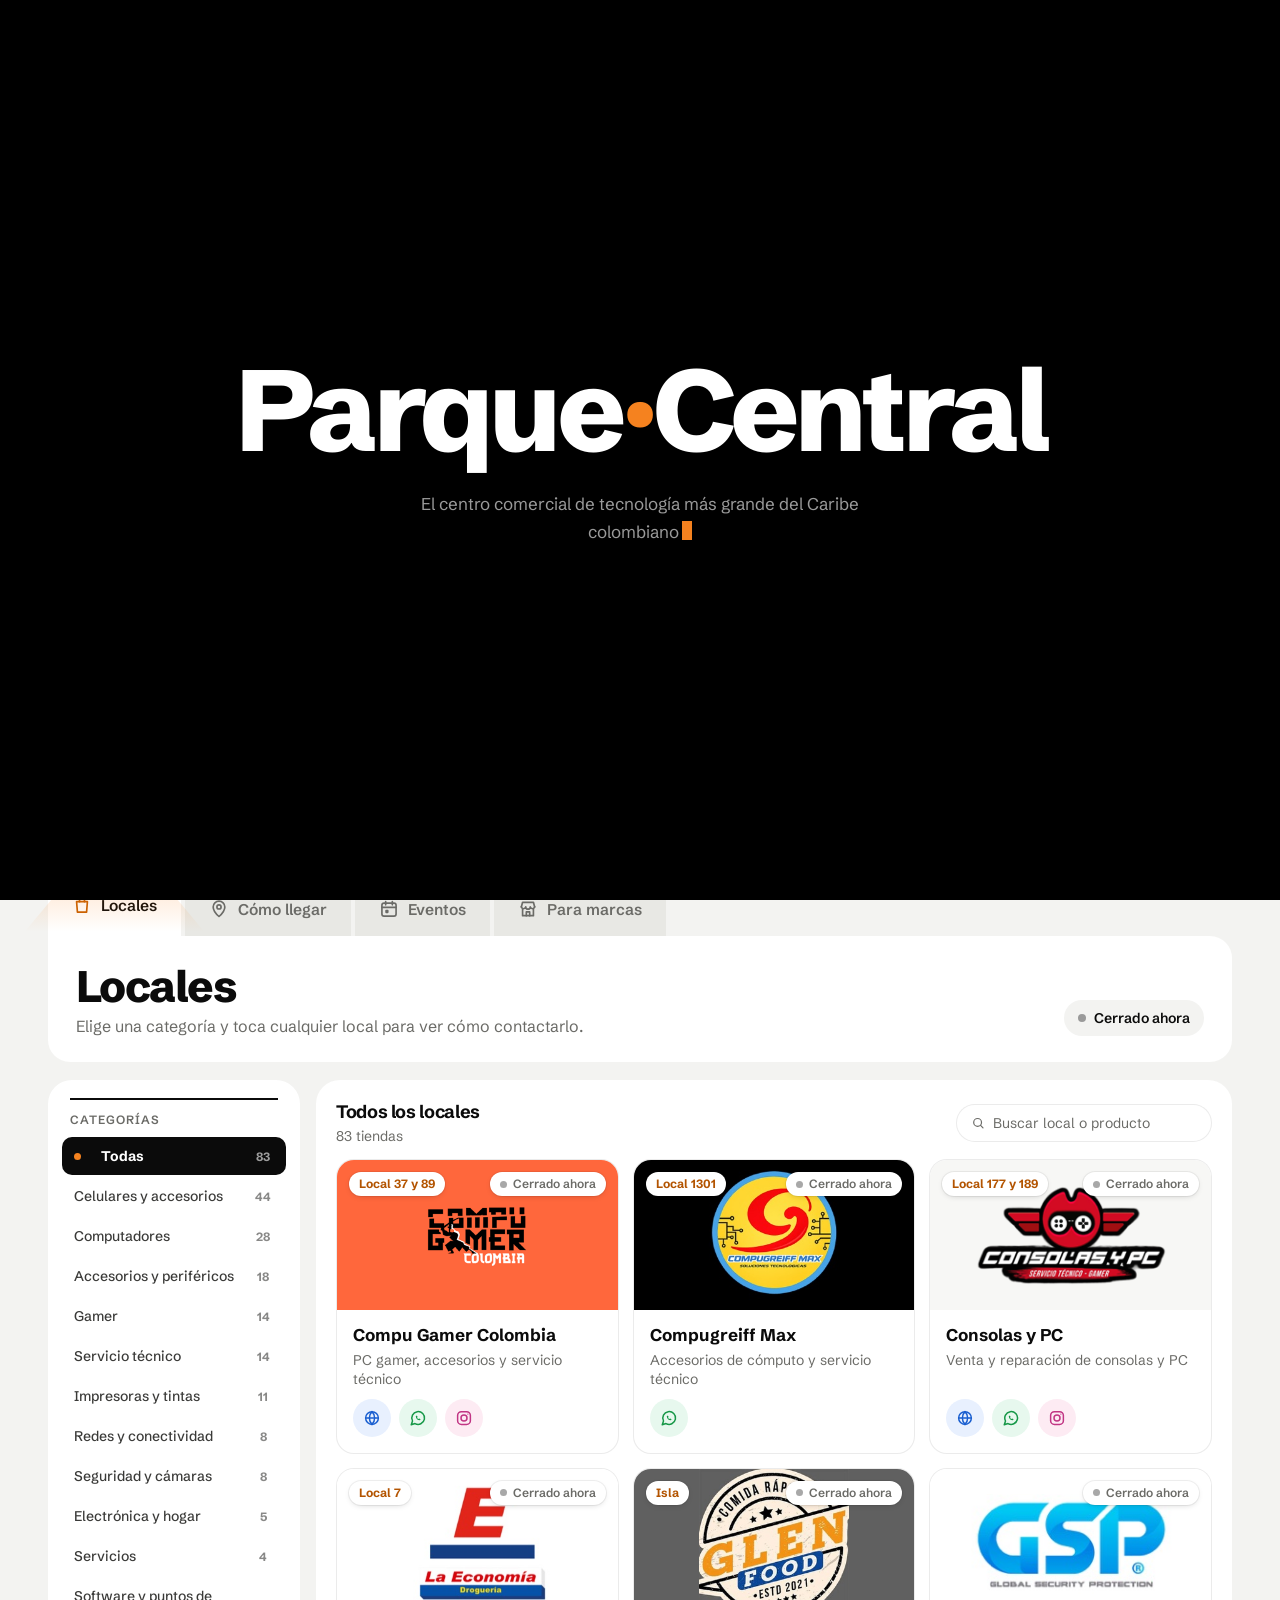
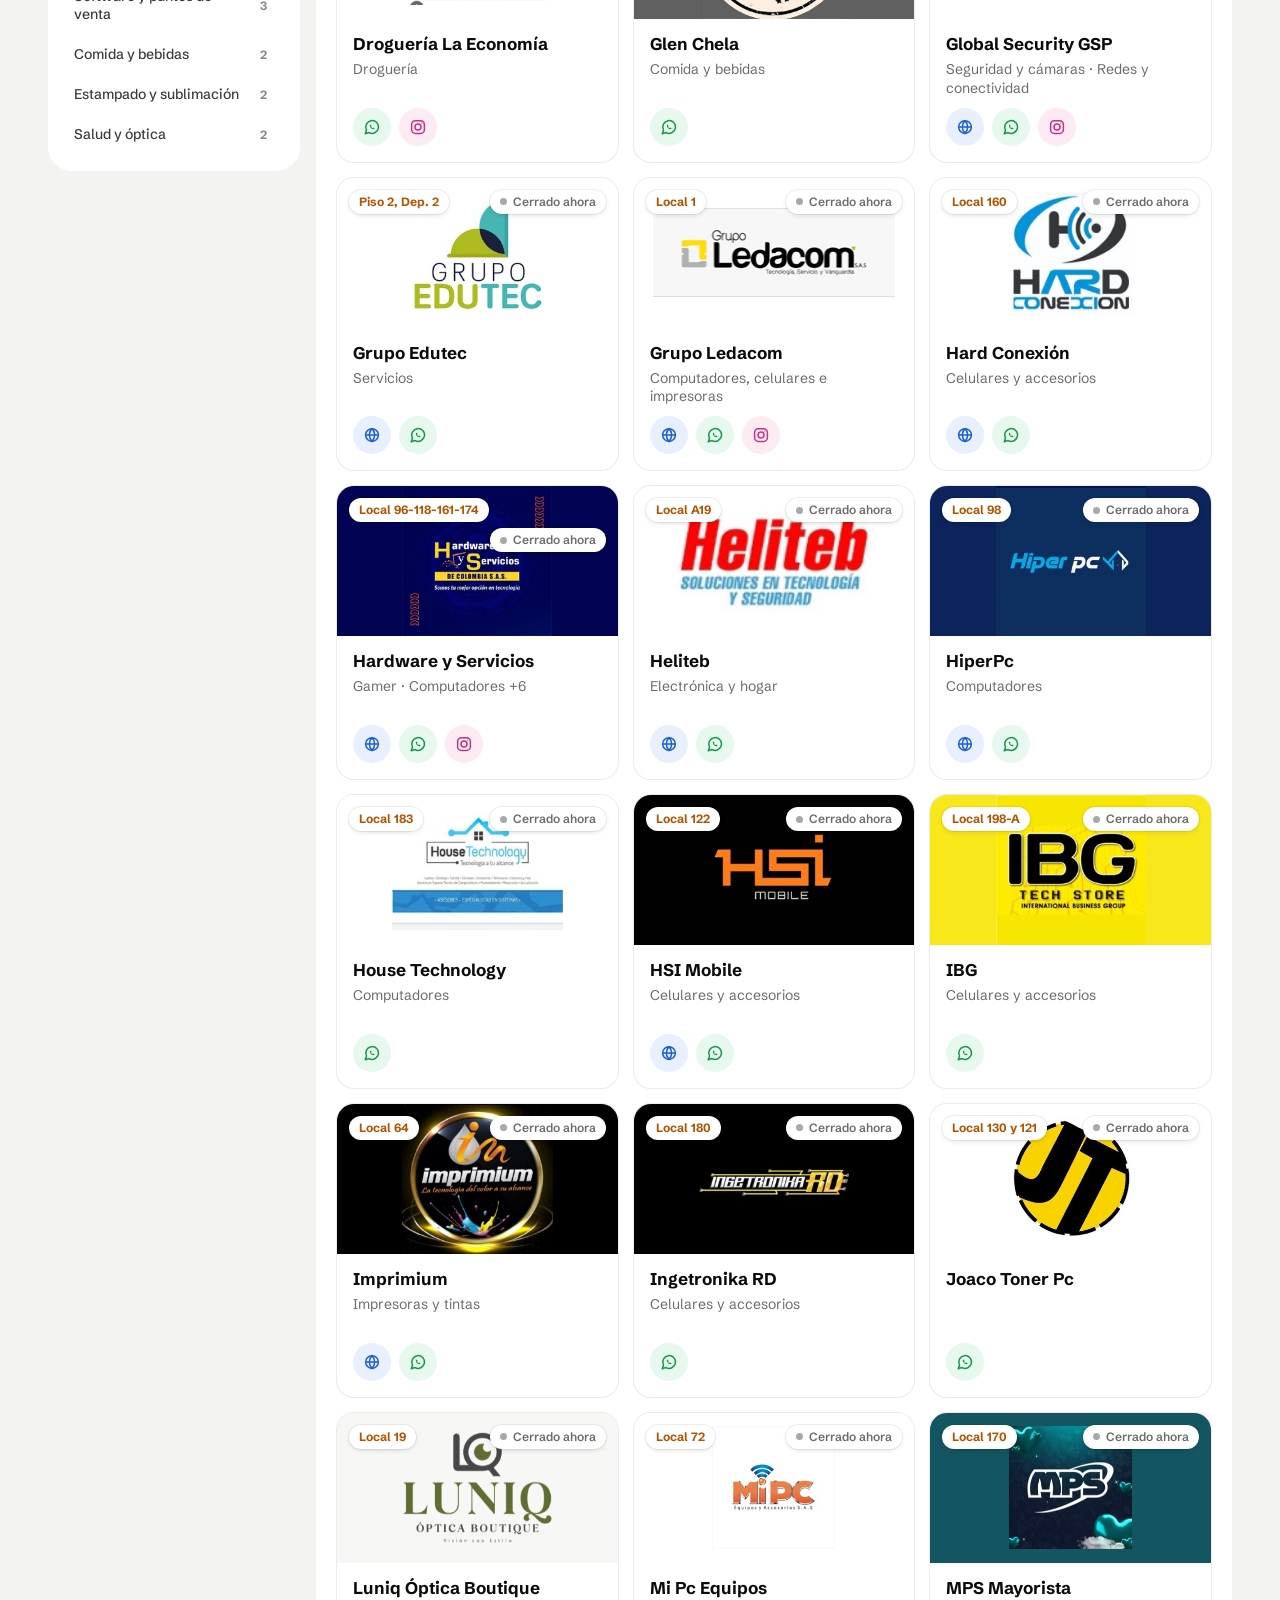
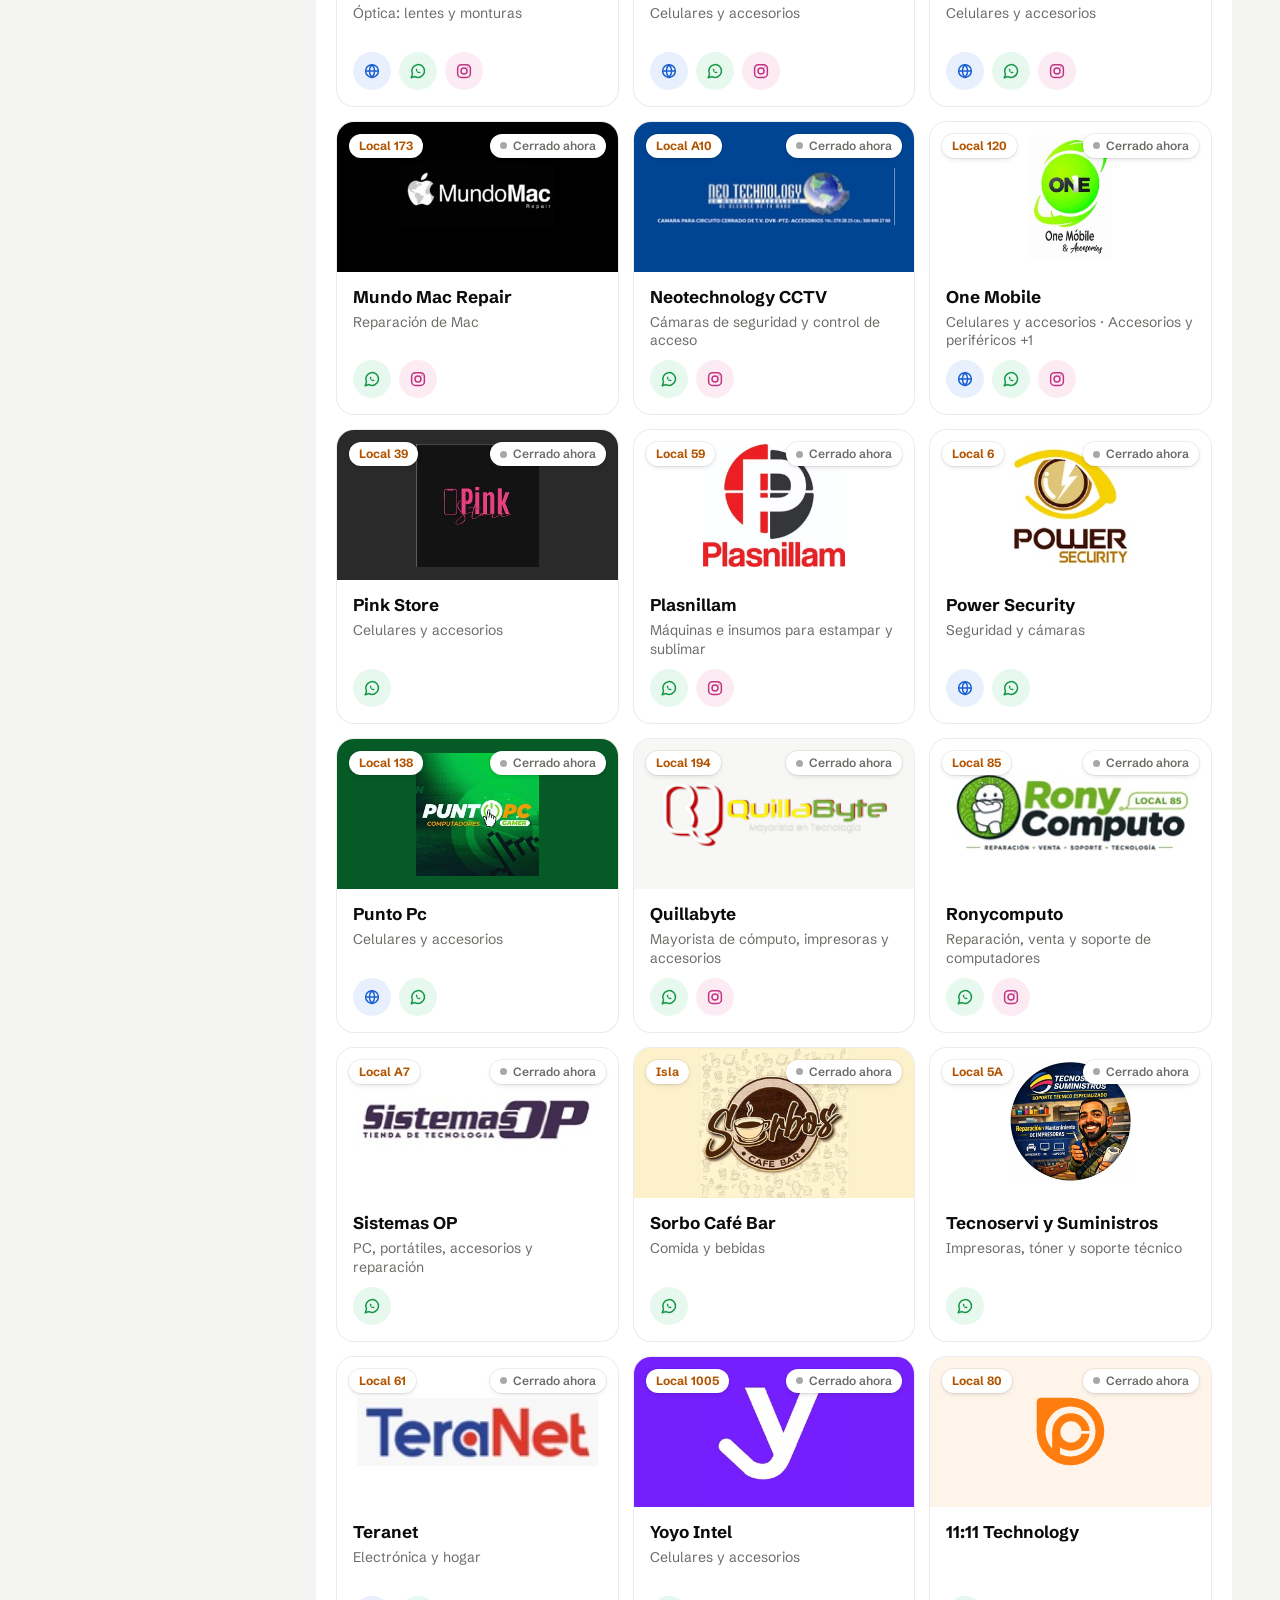
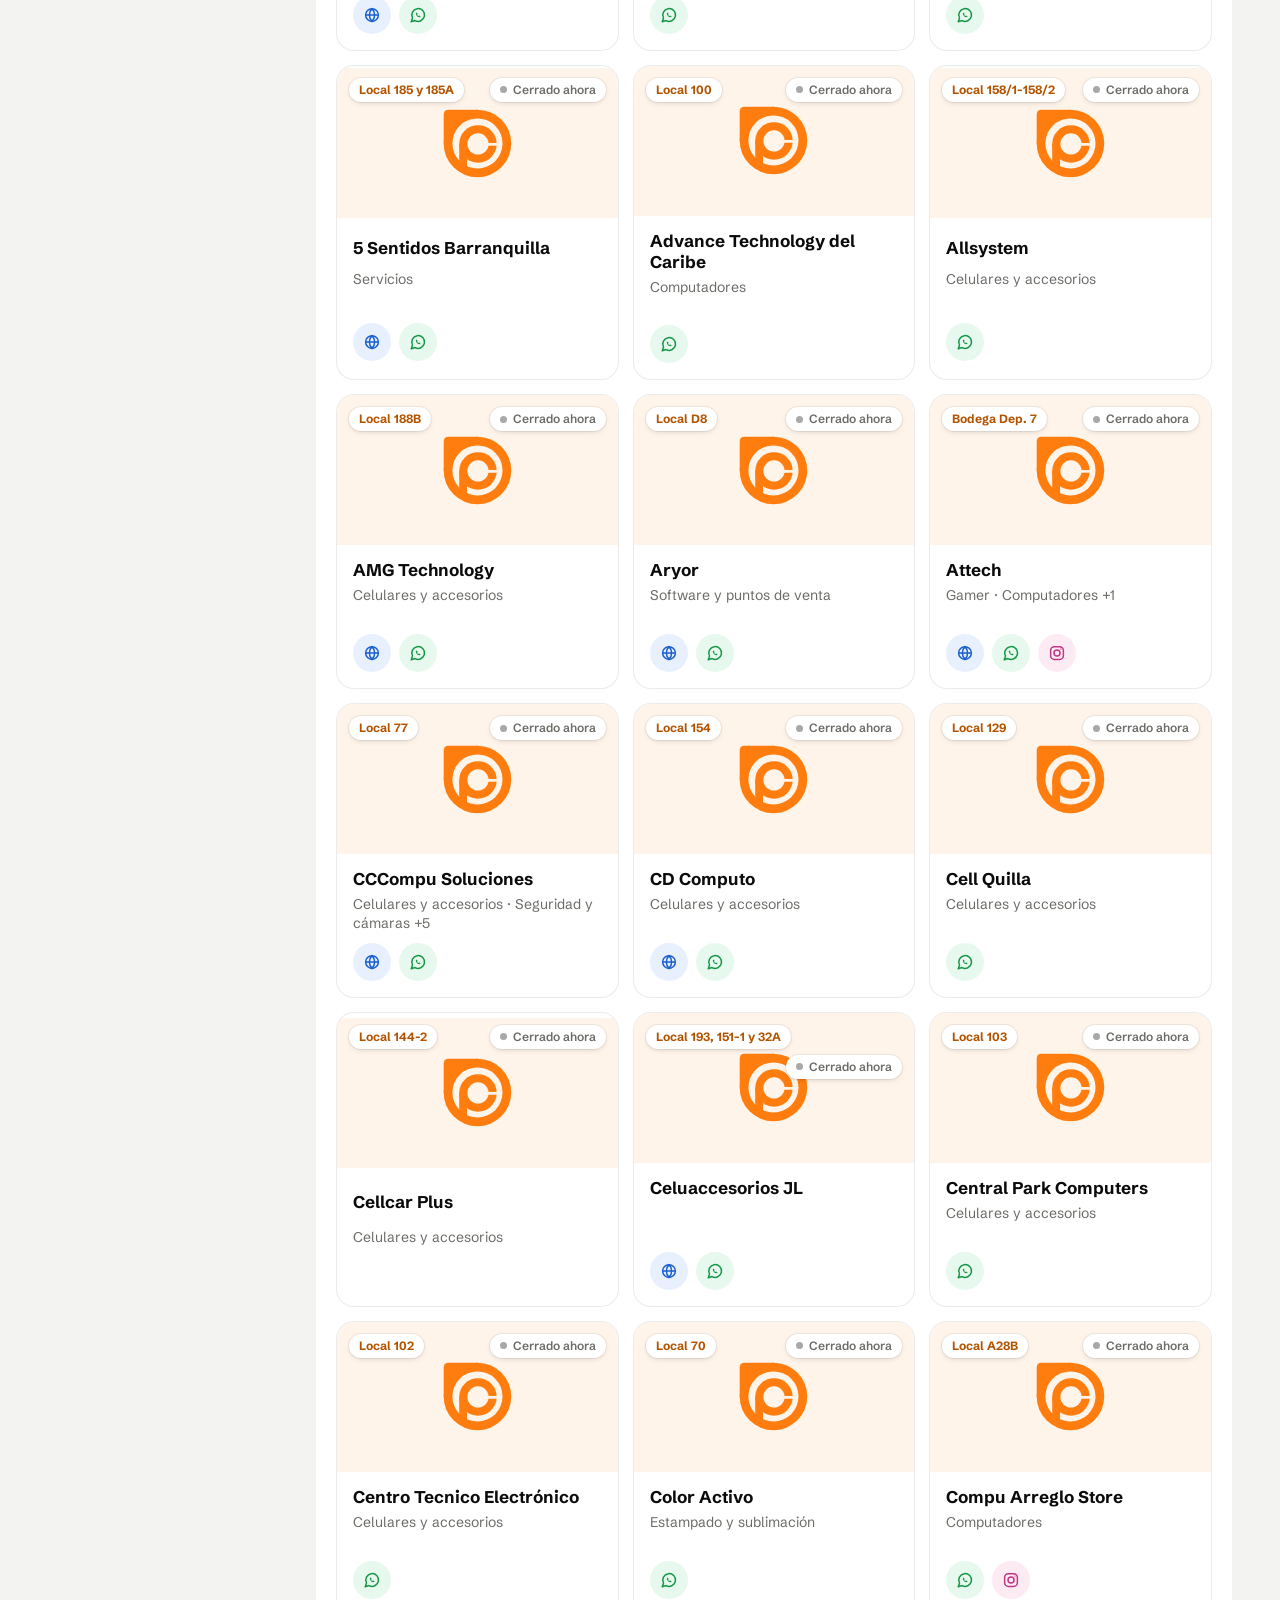
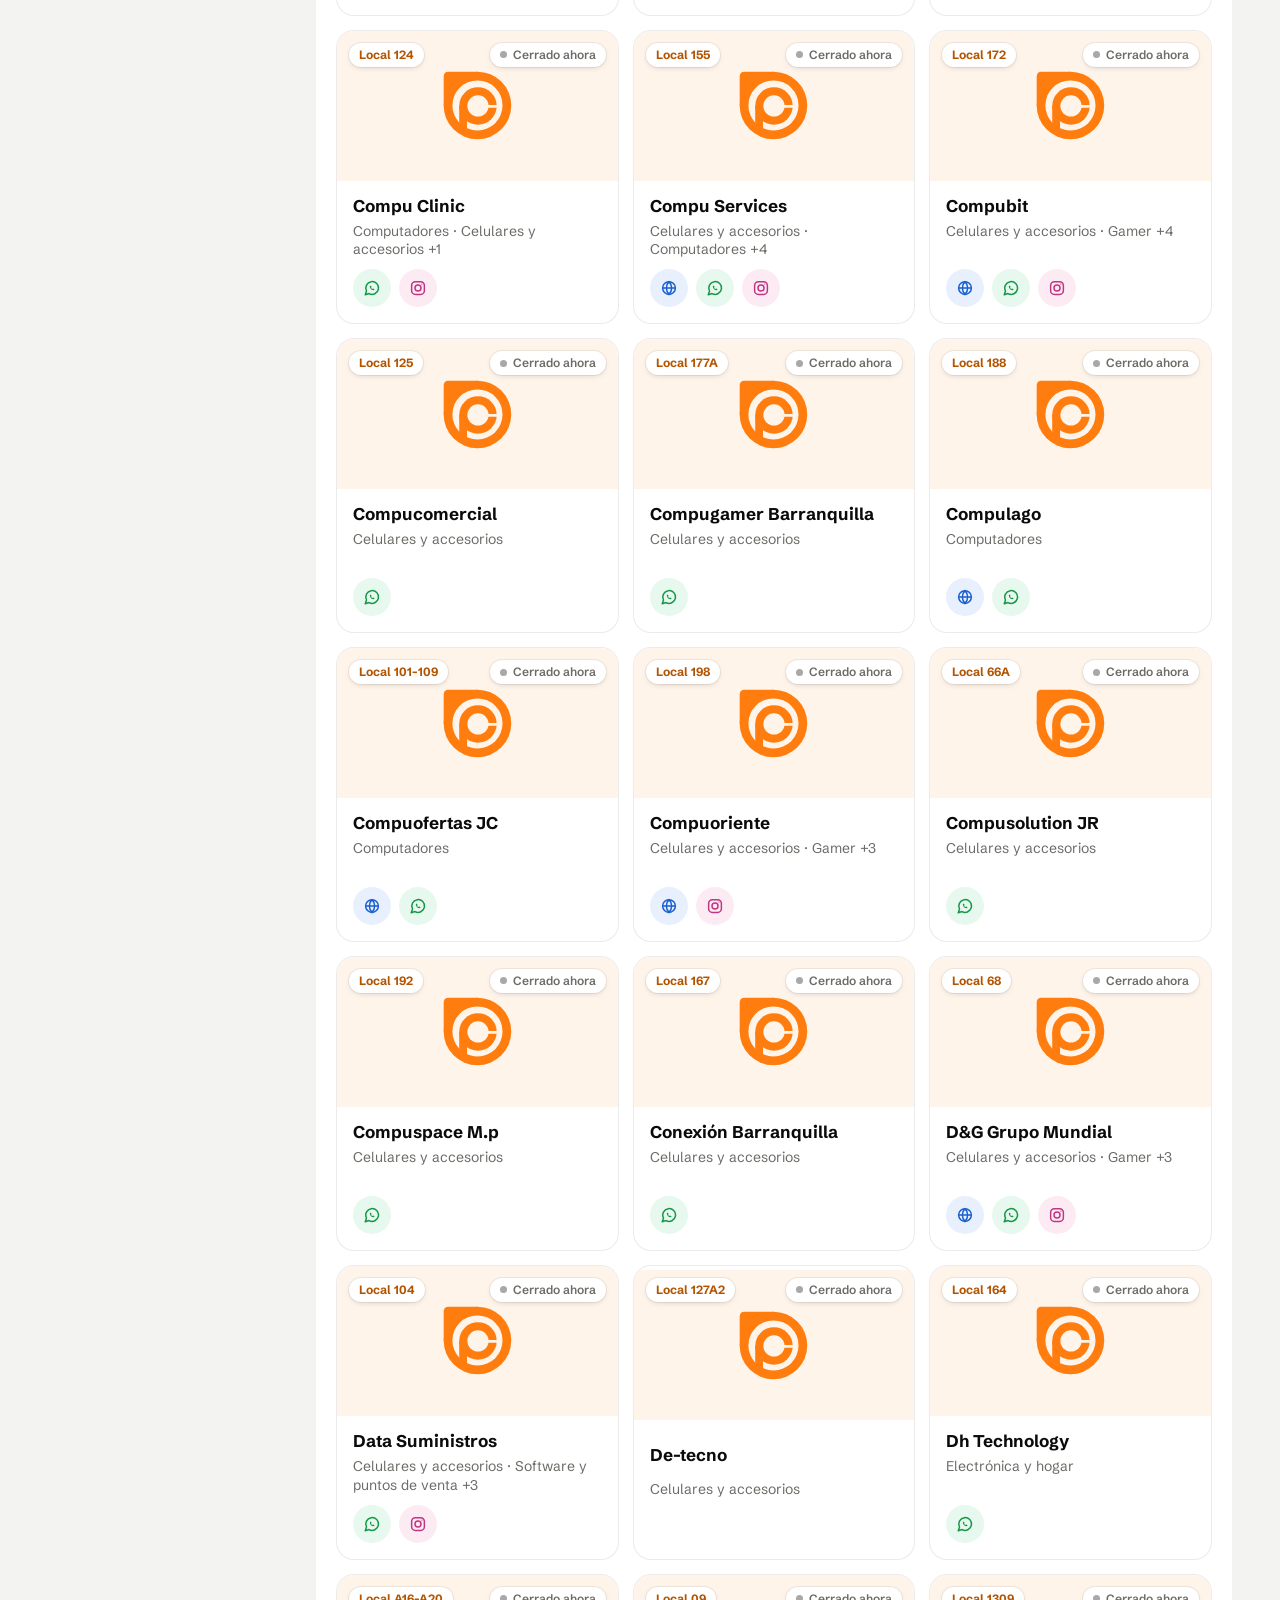
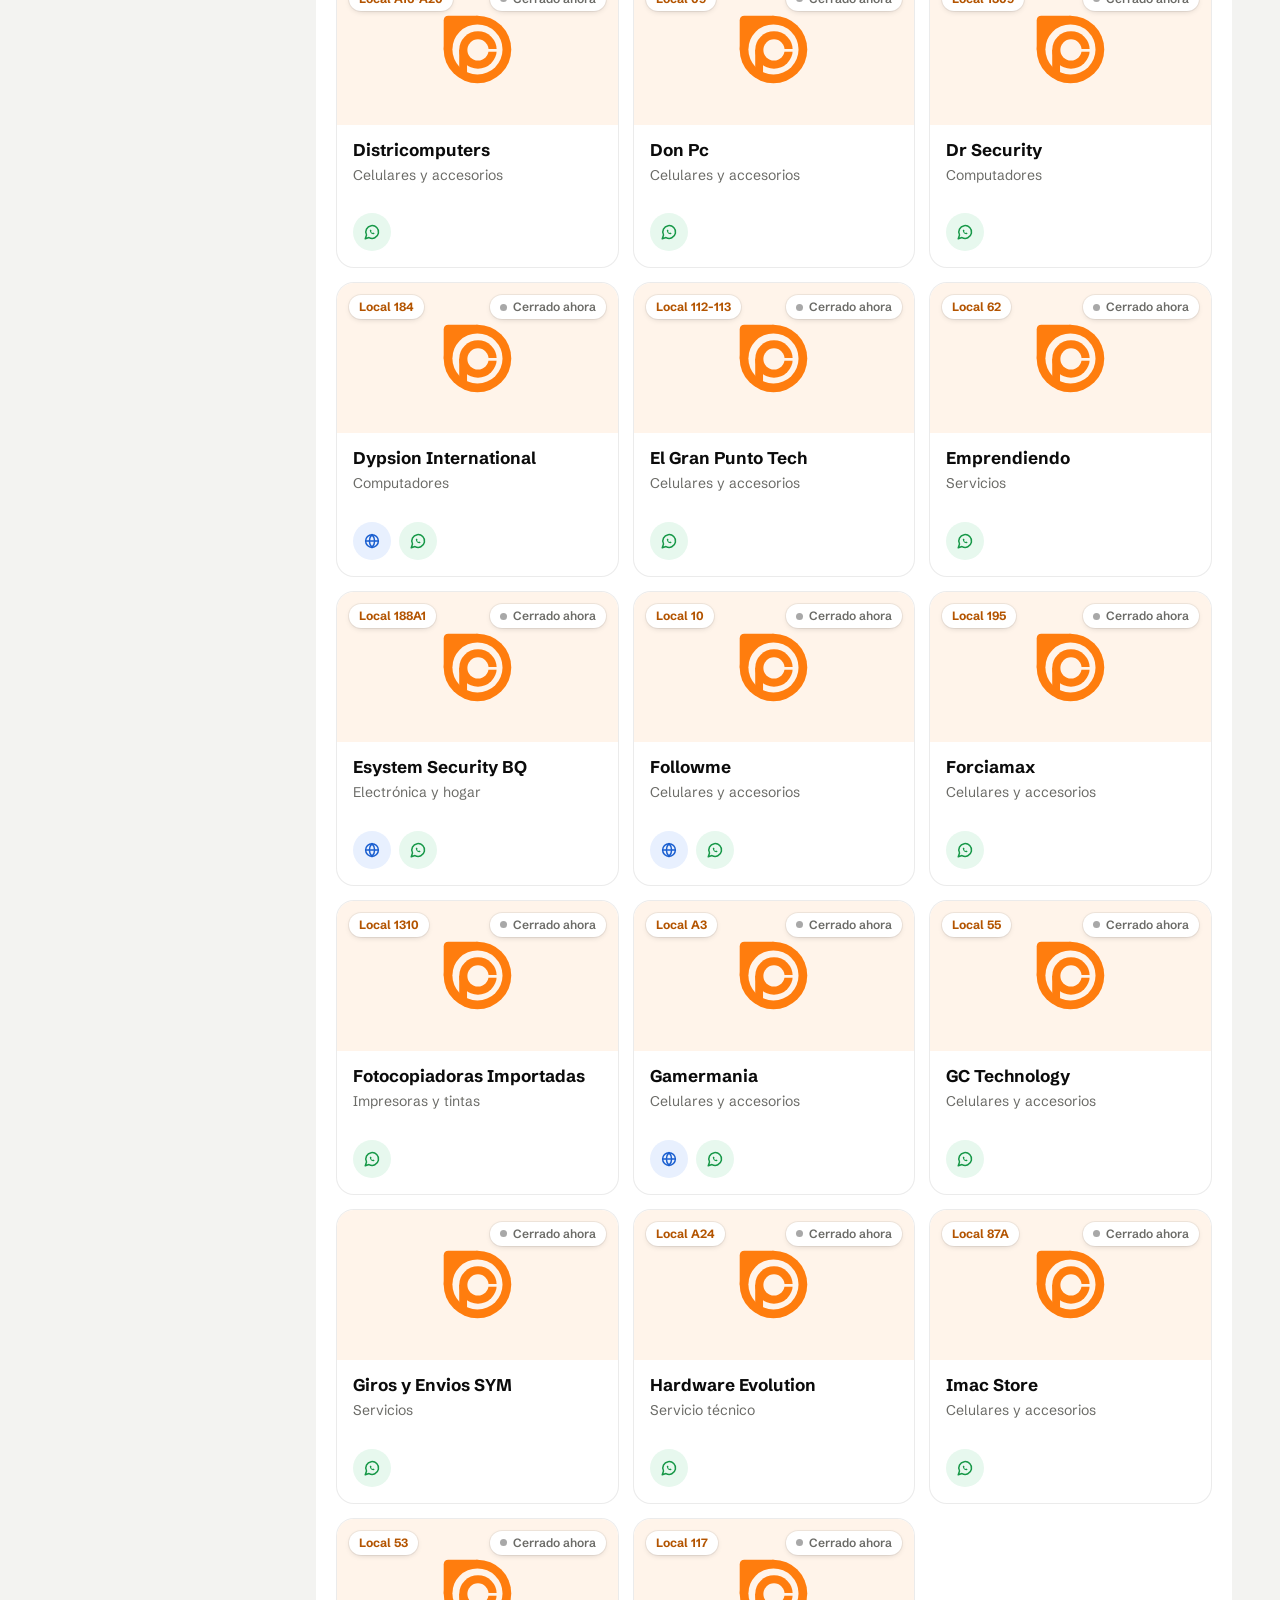
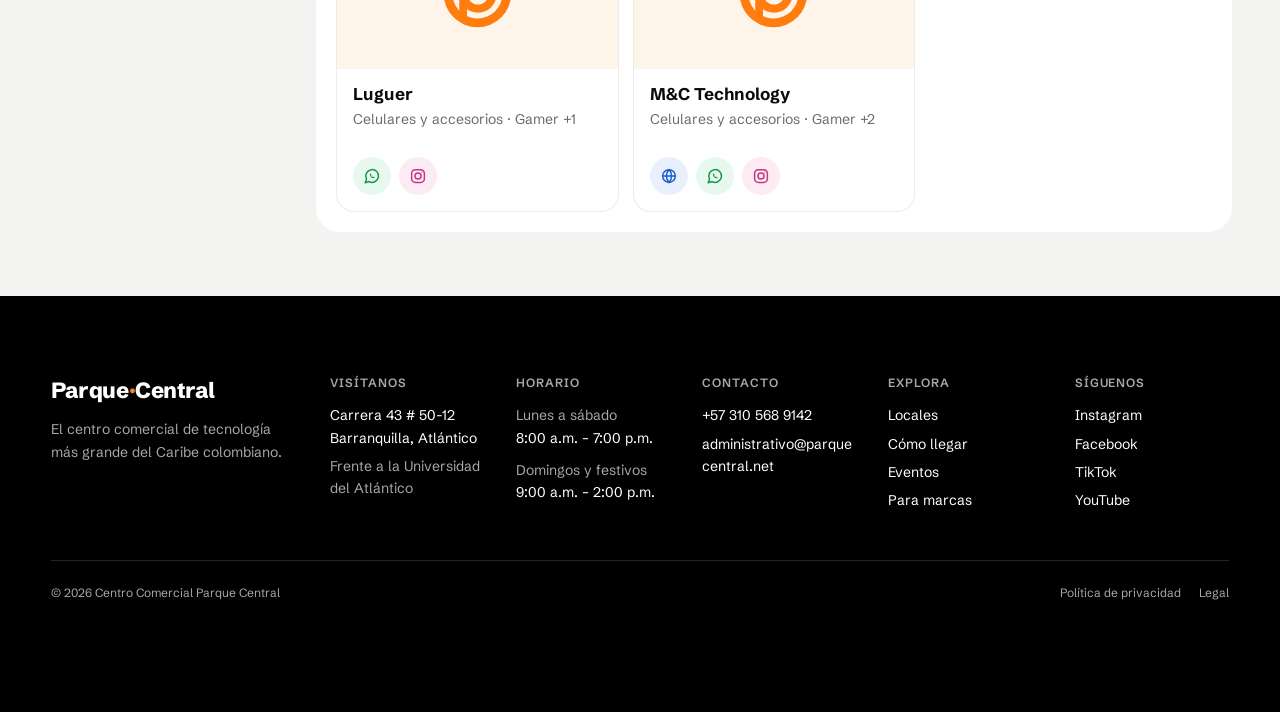
==== commit fcb78e0d: "Add files via upload" ====
--- a/index.html
+++ b/index.html
@@ -1,18 +1,17 @@
-
 <!DOCTYPE html>
-<html lang="es">
+<html lang="es" class="saludo-a menu-a cat-d fila-f logo-a logo-c escr-d escr-c">
 <head>
 <meta charset="UTF-8">
 <meta name="viewport" content="width=device-width, initial-scale=1">
 <title>Parque Central · Centro comercial de tecnología en Barranquilla</title>
-<meta name="description" content="El centro comercial de tecnología más grande de la región Caribe. 74 locales de celulares, computadores, accesorios y servicio técnico. Carrera 43 # 50-12, Barranquilla.">
+<meta name="description" content="El centro comercial de tecnología más grande de la región Caribe. Más de 80 locales de celulares, computadores, accesorios y servicio técnico. Carrera 43 # 50-12, Barranquilla.">
 <meta name="theme-color" content="#000000">
-<link rel="icon" href="data:image/svg+xml,<svg xmlns='http://www.w3.org/2000/svg' viewBox='0 0 16 16'><rect width='16' height='16' rx='3' fill='%23F5821F'/><rect x='4' y='5' width='3' height='3' fill='%23000'/><rect x='9' y='5' width='3' height='3' fill='%23000'/><rect x='4' y='10' width='8' height='2' fill='%23000'/></svg>">
+<link rel="icon" type="image/svg+xml" href="./favicon.svg">
 <meta property="og:type" content="website">
 <meta property="og:locale" content="es_CO">
-<meta property="og:title" content="Parque Central · 74 locales de tecnología en Barranquilla">
+<meta property="og:title" content="Parque Central · +80 locales de tecnología en Barranquilla">
 <meta property="og:description" content="Cuéntanos qué necesitas y te decimos a qué local ir. Carrera 43 # 50-12, frente a la Universidad del Atlántico.">
-<meta property="og:image" content="./robot-poster.jpg">
+<meta property="og:image" content="./robot-og.jpg">
 <script type="application/ld+json">
 {
   "@context": "https://schema.org",
@@ -1102,6 +1101,996 @@
   #para-marcas .vista2__tarjetas::before{content:"Oportunidades"}
 }
 </style>
+<style id="v20-lampara">
+/* ═══ v20 · LÁMPARA: una luz naranja cuelga sobre la pestaña elegida ═══
+   Una barrita naranja en el borde superior de la isla proyecta un cono
+   de luz sobre el ícono. Al cambiar de pestaña, la lámpara se desliza. */
+.pestanas .pestanas__lista{position:relative;overflow:hidden}
+.lampara{
+  position:absolute;top:0;left:0;width:84px;height:100%;
+  pointer-events:none;z-index:0;
+  transform:translateX(calc(var(--lx,0px) - 50%));
+  opacity:0;
+}
+.lampara.lista{opacity:1}
+.lampara.anima{transition:transform .5s cubic-bezier(.3,.8,.25,1)}
+.lampara::before{ /* la barrita */
+  content:"";position:absolute;top:0;left:50%;width:30px;height:4px;margin-left:-15px;
+  border-radius:0 0 4px 4px;background:var(--naranja);
+  box-shadow:0 0 10px 1px rgba(245,130,31,.55);
+}
+.lampara::after{ /* el cono de luz */
+  content:"";position:absolute;top:3px;left:0;right:0;height:62px;
+  background:linear-gradient(to bottom,rgba(245,130,31,var(--cono,.30)),rgba(245,130,31,0) 92%);
+  clip-path:polygon(36% 0,64% 0,100% 100%,0 100%);
+  filter:blur(3px);
+}
+.pestana{position:relative;z-index:1}
+/* El ícono elegido ya no lleva cuadro naranja: lo ilumina la lámpara */
+.pestana[aria-selected="true"] .pestana__icono{background:transparent!important;color:var(--naranja-icono,#C75F00)!important}
+.pestana:not([aria-selected="true"]) .pestana__icono{background:transparent!important}
+.pestana__icono{transition:color .3s ease!important}
+.pestana:hover .pestana__icono{color:#0b0b0b}
+
+/* ═══ Celular: la isla se pega abajo de la pantalla ═══ */
+@media (max-width:860px){
+  .pestanas.pestanas,.pestanas.pestanas.tema-claro,.pestanas.pestanas.fijas{
+    position:fixed!important;top:auto!important;left:0;right:0;
+    bottom:calc(10px + env(safe-area-inset-bottom,0px));
+    z-index:70;background:transparent!important;margin:0!important;border:0!important;
+  }
+  .pestanas .pestanas__lista,.pestanas.fijas .pestanas__lista{
+    width:auto!important;max-width:none!important;margin:0 12px!important;
+    padding:8px 4px!important;border-radius:22px!important;
+    box-shadow:0 14px 34px -10px rgba(0,0,0,.40),0 0 0 1px rgba(0,0,0,.06)!important;
+  }
+  .pestana__icono{width:38px!important;height:34px!important}
+  .pestanas-aire{height:20px}
+  body{padding-bottom:calc(96px + env(safe-area-inset-bottom,0px))}
+  /* WhatsApp sube para no tapar el menú */
+  .wa{bottom:calc(98px + env(safe-area-inset-bottom,0px))!important}
+}
+@media (prefers-reduced-motion:reduce){.lampara.anima{transition:none}}
+</style>
+<style id="v21-hero-movil">
+/* ═══ v21 · HERO EN CELULAR: imagen del robot saludando, sin video ═══
+   En computador no cambia nada: sigue el video que persigue la luz. */
+.hero__figura,.hero__saludo,.hero__globo{display:none}
+@media (max-width:860px){
+  .hero__video,.hero__lienzo,.hero__luz,.hero__progreso,.hero__pista{display:none!important}
+  .hero__velo{background:radial-gradient(90% 55% at 50% 72%,rgba(255,255,255,.07),transparent 70%)!important}
+  .hero{height:auto!important;min-height:calc(100svh - 96px)!important}
+  .hero__contenido{justify-content:flex-start!important;gap:0!important;padding:80px 20px 22px!important}
+  .hero__cabecera{margin:0!important;position:relative}
+  .hero__titulo{font-size:clamp(38px,11.5vw,60px)!important}
+
+  /* La figura: recorta el aire transparente y centra la cabeza y el torso (no la mano) */
+  .hero__figura{
+    display:block;position:relative;flex:none;
+    height:clamp(200px,calc((100svh - 400px) * .85),400px);aspect-ratio:1040/1410;margin:auto;padding-block:0;overflow:hidden;
+  }
+  .hero__figura img{position:absolute;width:103.85%;height:auto;left:-3.846%;top:-19.86%;max-width:none;display:block}
+  .hero__pie{margin-top:0}
+  /* el robot queda centrado en el espacio entre el título y el pie */
+  .hero__cabecera{margin-bottom:16px!important}.hero__pie{margin-top:16px!important}
+
+  /* Entrada del robot: sube y aparece (común a las tres) */
+  .js:not(.hero-entra) .hero__figura{opacity:0;transform:translateY(24px)}
+  .hero__figura{transition:opacity .8s ease var(--df,.35s),transform 1s cubic-bezier(.2,.8,.2,1) var(--df,.35s)}
+}
+
+/* ─── A · Letrero: "Bienvenido a Parque Central" se escribe encima del título ─── */
+@media (max-width:860px){
+  .saludo-a .hero__saludo{
+    display:block;margin:0 0 12px;text-align:center;min-height:1.5em;
+    font-size:15px;font-weight:500;letter-spacing:.01em;color:#A8A8A8;
+  }
+  .saludo-a .hero__saludo b{color:#fff;font-weight:600}
+  .saludo-a .hero__saludo .cursor{
+    display:inline-block;width:.55em;height:1.05em;margin-left:3px;vertical-align:-.17em;
+    background:var(--naranja);animation:intro-cursor 1s steps(1) infinite;
+  }
+  .saludo-a .hero__saludo.fin .cursor{animation:none;opacity:0;transition:opacity .4s ease 1.2s}
+  /* el título espera a que termine de escribirse */
+  .saludo-a .hero__titulo .entra{transition-delay:calc(var(--d,0s) + 1.35s)!important}
+  .saludo-a .hero__figura{--df:1.6s}
+}
+
+/* ─── B · Globo: el robot lo dice ─── */
+@media (max-width:860px){
+  .saludo-b .hero__figura{overflow:visible;margin-top:78px}
+  .saludo-b .hero__figura .recorte{position:absolute;inset:0;overflow:hidden}
+  .saludo-b .hero__globo{
+    display:block;position:absolute;z-index:2;left:44%;bottom:96%;max-width:60%;width:max-content;
+    padding:11px 14px;border-radius:18px 18px 18px 4px;
+    background:#fff;color:#0b0b0b;font-size:15px;font-weight:600;line-height:1.3;letter-spacing:-.01em;
+    transform-origin:0 100%;transform:scale(.6);opacity:0;
+    transition:transform .45s cubic-bezier(.3,1.4,.5,1),opacity .2s ease;
+  }
+  .saludo-b .hero__globo b{color:#C75F00;font-weight:700}
+  .saludo-b .hero__globo.visible{transform:none;opacity:1}
+  .saludo-b .hero__globo .texto{display:block;min-height:2.6em}
+}
+
+/* ─── C · Relevo: el saludo ocupa el lugar del título y le cede el paso ─── */
+@media (max-width:860px){
+  .saludo-c .hero__saludo{
+    display:flex;flex-direction:column;align-items:center;justify-content:center;
+    position:absolute;inset:0;text-align:center;pointer-events:none;
+    font-weight:800;letter-spacing:-.035em;line-height:1;font-size:clamp(38px,11.5vw,60px);color:#fff;
+  }
+  .saludo-c .hero__saludo small{display:block;font-size:.42em;font-weight:600;letter-spacing:-.01em;color:#A8A8A8;margin-bottom:.3em}
+  .saludo-c .hero__saludo span{display:block}
+  .saludo-c .hero__saludo .nar{color:var(--naranja)}
+  .js:not(.hero-entra).saludo-c .hero__saludo{opacity:0}
+  .hero-entra.saludo-c .hero__saludo{animation:saludo-entra .7s cubic-bezier(.2,.8,.2,1) both,saludo-sale .6s cubic-bezier(.7,0,.3,1) 2.6s forwards}
+  .saludo-c .hero__titulo .entra{transition-delay:calc(var(--d,0s) + 2.85s)!important}
+  .saludo-c .hero__figura{--df:.2s}
+  /* el robot saluda: se mece dos veces desde los pies */
+  .hero-entra.saludo-c .hero__figura img{transform-origin:45% 100%;animation:mecer 1.1s ease-in-out .9s 2}
+}
+@keyframes saludo-entra{from{opacity:0;transform:translateY(20px)}}
+@keyframes saludo-sale{to{opacity:0;transform:translateY(-40px);visibility:hidden}}
+@keyframes mecer{0%,100%{transform:rotate(0)}30%{transform:rotate(-3deg)}70%{transform:rotate(2deg)}}
+
+@media (prefers-reduced-motion:reduce){
+  .saludo-c .hero__saludo{display:none!important}
+  .hero__globo{transition:none!important}
+}
+</style>
+<style id="v22-menu">
+/* ═══ v22 · MENÚ DE ANCHO COMPLETO EN CELULAR ═══
+   Pegado al borde de abajo, de lado a lado, sin isla flotante.
+   Cinco variantes: menu-a … menu-e (clase en <html>). */
+@media (max-width:860px){
+  .pestanas.pestanas,.pestanas.pestanas.tema-claro,.pestanas.pestanas.fijas{bottom:0!important}
+  .pestanas .pestanas__lista,.pestanas.fijas .pestanas__lista{
+    margin:0!important;border-radius:0!important;box-shadow:none!important;
+    justify-content:space-around!important;
+    padding:8px 0 calc(6px + env(safe-area-inset-bottom,0px))!important;
+    background:#fff!important;border-top:1px solid rgba(0,0,0,.08);
+  }
+  .pestana{flex:1!important}
+  body{padding-bottom:calc(78px + env(safe-area-inset-bottom,0px))!important}
+  .wa{bottom:calc(88px + env(safe-area-inset-bottom,0px))!important}
+  .hero{min-height:calc(100svh - 78px)!important}
+  .pestanas-aire{height:0!important}
+}
+/* En todas: letras grises, la elegida en negro, ícono elegido en naranja */
+.pestana,.tema-claro .pestana{color:#6B6B67!important}
+.pestana[aria-selected="true"],.tema-claro .pestana[aria-selected="true"]{color:#0b0b0b!important}
+.pestana__icono{color:#6B6B67}
+.pestanas .pestanas__lista{background:#fff!important}
+
+/* ─── B · Camaleón: negro mientras está sobre el video/robot, blanco sobre el contenido ─── */
+@media (max-width:860px){
+  .menu-b .pestanas .pestanas__lista{transition:background-color .35s ease,border-color .35s ease}
+  .menu-b.menu-oscuro .pestanas .pestanas__lista{background:#000!important;border-top-color:rgba(255,255,255,.10)}
+  .menu-b.menu-oscuro .pestana{color:#A8A8A8!important}
+  .menu-b.menu-oscuro .pestana[aria-selected="true"]{color:#fff!important}
+  .menu-b.menu-oscuro .pestana__icono{color:#A8A8A8}
+  .menu-b.menu-oscuro .pestana[aria-selected="true"] .pestana__icono{color:var(--naranja)!important}
+  .menu-b.menu-oscuro .lampara{--cono:.36}
+}
+
+/* ─── C · Vidrio: blanco translúcido, se ve pasar el contenido detrás ─── */
+@media (max-width:860px){
+  .menu-c .pestanas .pestanas__lista{
+    background:rgba(255,255,255,.74)!important;
+    -webkit-backdrop-filter:blur(18px) saturate(1.6);backdrop-filter:blur(18px) saturate(1.6);
+    border-top-color:rgba(0,0,0,.06);
+  }
+}
+
+/* ─── D · Hoja: esquinas redondas arriba y sombra hacia arriba ─── */
+@media (max-width:860px){
+  .menu-d .pestanas .pestanas__lista{
+    border-radius:22px 22px 0 0!important;border-top:0;
+    box-shadow:0 -12px 32px -14px rgba(0,0,0,.30)!important;
+    padding-top:12px!important;
+  }
+  .menu-d .hero{border-radius:0 0 0 0}
+  .menu-d .lampara{--cono:.38}
+  .menu-d .lampara::after{height:74px}
+}
+
+/* ─── E · Escenario: cuatro celdas; la luz ilumina la celda entera ─── */
+.menu-e .pestanas .pestanas__lista{gap:0!important}
+.menu-e .pestana + .pestana{box-shadow:-1px 0 0 rgba(0,0,0,.08)}
+.menu-e .lampara{width:var(--lw,84px)}
+.menu-e .lampara::before{left:0;width:100%;margin-left:0;height:3px;border-radius:0;box-shadow:0 0 12px 1px rgba(245,130,31,.45)}
+.menu-e .lampara::after{clip-path:none;height:100%;filter:none;
+  background:linear-gradient(to bottom,rgba(245,130,31,.20),rgba(245,130,31,.04) 70%,transparent)}
+@media (max-width:860px){.menu-e .pestanas .pestanas__lista{padding-top:6px!important}}
+</style>
+<style id="v23-bento">
+/* ═══ v23 · PESTAÑAS EN ESTILO BENTO (dashboard) ═══
+   Todo va con prefijo b- para no chocar con las clases del sitio.
+   El contenido anterior de cada pestaña queda oculto en .legado
+   (el código del horario y del directorio todavía lo usa). */
+.b-bento{
+  --naranja:#F5821F; --naranja-texto:#B35400; --tinta:#0b0b0b; --gris:#6B6B67;
+  --verde:#1FA855; --linea:rgba(0,0,0,.08); --f:"Schibsted Grotesk",ui-sans-serif,sans-serif;
+  --lienzo:#F3F3F1; --tarjeta:#fff; --r:24px; --r-sm:14px; --hueco:16px;
+  font-family:var(--f); color:var(--tinta);
+}
+.b-bento *{box-sizing:border-box}
+.b-bento a{color:inherit}
+.b-bento button{font:inherit;color:inherit}
+.b-bento :focus-visible{outline:2px solid var(--tinta);outline-offset:2px}
+.legado{display:none!important}
+/* La sección deja de maquetar: el lienzo gris lo pone el bento */
+section.panel.b-host{display:block!important;max-width:none!important;padding:0!important;min-height:0!important}
+section.panel.b-host[hidden]{display:none!important}
+main.tema-claro{background:#F3F3F1}
+@media (min-width:861px){
+  .pestanas-aire,.pestanas.pestanas.tema-claro,.pestanas.pestanas.fijas{background:#F3F3F1!important}
+}
+.b-tablero{padding-top:clamp(28px,4vw,48px)!important;min-height:0!important}
+/* ─── Lienzo del dashboard ─── */
+.b-tablero{background:var(--lienzo);padding:28px clamp(16px,4vw,48px) 64px;min-height:100vh}
+.b-tablero__int{max-width:1240px;margin:0 auto}
+.b-cabeza{display:flex;flex-wrap:wrap;gap:12px 24px;align-items:end;justify-content:space-between;margin-bottom:20px}
+.b-cabeza h2{margin:0;font-size:clamp(32px,4vw,44px);font-weight:800;letter-spacing:-.035em;line-height:1}
+.b-cabeza p{margin:8px 0 0;color:var(--gris);font-size:16px}
+.b-estado{display:inline-flex;align-items:center;gap:8px;font-size:14px;font-weight:600;background:#fff;border-radius:999px;padding:9px 14px}
+.b-estado::before{content:"";width:8px;height:8px;border-radius:50%;background:var(--verde);box-shadow:0 0 0 4px rgba(31,168,85,.15)}
+.b-estado.b-cerrado::before{background:#9a9a9a;box-shadow:none}
+
+.b-rejilla{display:grid;grid-template-columns:252px minmax(0,1fr);gap:var(--hueco);align-items:start}
+.b-col{display:grid;gap:var(--hueco);min-width:0}
+.b-rejilla > *{min-width:0}
+@media (max-width:560px){.b-tarjeta__cabeza{flex-wrap:wrap}.b-buscar{min-width:0;flex:1 1 100%}}
+.b-tarjeta{background:var(--tarjeta);border-radius:var(--r);padding:20px}
+.b-tarjeta__tit{margin:0 0 4px;font-size:18px;font-weight:700;letter-spacing:-.02em}
+.b-tarjeta__sub{margin:0 0 16px;color:var(--gris);font-size:14px}
+.b-tarjeta__cabeza{display:flex;justify-content:space-between;align-items:center;gap:12px;margin-bottom:14px}
+
+/* Menú lateral */
+.b-menu__etq{margin:4px 8px 8px;font-size:13px;font-weight:600;color:var(--gris)}
+.b-menu__etq + .b-menu__etq{margin-top:16px}
+.b-menu ul{list-style:none;margin:0;padding:0;display:grid;gap:2px}
+.b-menu a,.b-menu button{display:flex;align-items:center;gap:12px;width:100%;padding:11px 12px;border-radius:var(--r-sm);text-decoration:none;font-size:15px;font-weight:500;border:0;background:none;text-align:left;cursor:pointer}
+.b-menu svg{width:20px;height:20px;flex:none;color:var(--gris)}
+.b-menu .b-num{margin-left:auto;font-size:12px;font-weight:700}
+.b-menu a:hover,.b-menu button:hover{background:#F5F5F3}
+.b-menu .b-activo{background:var(--naranja);color:var(--tinta);font-weight:700}
+.b-menu .b-activo svg{color:var(--tinta)}
+.b-menu .b-activo .b-num{background:#0b0b0b;color:#fff}
+.b-menu .b-num{min-width:22px;text-align:center;padding:2px 7px;border-radius:999px;background:var(--naranja);color:var(--tinta)}
+
+/* Tarjetas de datos */
+.b-datos{display:grid;grid-template-columns:repeat(4,minmax(0,1fr));gap:var(--hueco)}
+.b-dato{display:flex;flex-direction:column;gap:14px;min-height:150px}
+.b-dato__cab{display:flex;justify-content:space-between;align-items:start;gap:10px;font-size:15px;color:#3a3a38}
+.b-dato__ico{width:40px;height:40px;border-radius:50%;background:#F3F3F1;display:grid;place-items:center;flex:none}
+.b-dato__ico svg{width:19px;height:19px}
+.b-dato__valor{font-size:clamp(28px,3vw,40px);font-weight:600;letter-spacing:-.03em;line-height:1;display:flex;align-items:center;gap:10px;flex-wrap:wrap}
+.b-dato__valor--txt{font-size:clamp(19px,1.7vw,22px);font-weight:700;letter-spacing:-.02em;line-height:1.2}
+.b-dato__pie{margin-top:auto;font-size:13px;color:var(--gris)}
+.b-dato__pie b{color:var(--tinta);font-weight:600}
+.b-chip{font-size:12px;font-weight:600;padding:3px 9px;border-radius:999px;background:#E6F6EC;color:#157A3C;letter-spacing:0}
+.b-chip--gris{background:#F0F0EE;color:#4a4a48}
+.b-chip--nar{background:#FFEBD9;color:var(--naranja-texto)}
+
+/* Tabla de locales */
+.b-buscar{display:flex;align-items:center;gap:8px;border:1px solid var(--linea);border-radius:999px;padding:9px 14px;font-size:14px;color:var(--gris);min-width:200px;background:#fff}
+.b-buscar svg{width:16px;height:16px}
+.b-tabla{width:100%;border-collapse:separate;border-spacing:0;font-size:15px}
+.b-tabla th{text-align:left;font-weight:500;color:var(--gris);font-size:14px;padding:12px 14px;background:#F6F6F5}
+.b-tabla th:first-child{border-radius:10px 0 0 10px}.b-tabla th:last-child{border-radius:0 10px 10px 0}
+.b-tabla td{padding:14px;border-bottom:1px solid var(--linea)}
+.b-tabla tr:last-child td{border-bottom:0}
+.b-tabla .b-loc{font-weight:800;color:var(--naranja-texto)}
+.b-tabla .b-nom{font-weight:600}
+.b-tabla .b-cat{color:var(--gris)}
+.b-tabla .b-ir{font-weight:600;color:var(--naranja-texto);text-decoration:none;white-space:nowrap}
+.b-tabla .b-ir:hover{text-decoration:underline}
+.b-tabla tbody tr:hover td{background:#FAFAF9}
+.b-pendiente{margin:14px 0 0;font-size:13px;color:var(--gris)}
+
+/* Gráfica de horario */
+.b-grafica{display:grid;grid-template-columns:34px 1fr;gap:8px;height:240px}
+.b-grafica__eje{display:flex;flex-direction:column;justify-content:space-between;font-size:12px;color:var(--gris);text-align:right;padding-bottom:26px}
+.b-grafica__zona{position:relative;display:grid;grid-template-columns:repeat(7,1fr);grid-template-rows:1fr;gap:clamp(8px,2vw,22px);align-items:end;padding-bottom:26px;
+  background:repeating-linear-gradient(to top,transparent 0,transparent calc((100% - 26px)/3 - 1px),rgba(0,0,0,.08) calc((100% - 26px)/3 - 1px),rgba(0,0,0,.08) calc((100% - 26px)/3)) 0 0/100% calc(100% - 26px) no-repeat}
+.b-barra{position:relative;height:var(--h);align-self:end;border-radius:999px;
+  background:repeating-linear-gradient(135deg,#F5821F 0 6px,#F79A48 6px 12px)}
+.b-barra.b-hoy{background:var(--naranja)}
+.b-barra span{position:absolute;bottom:-24px;left:50%;transform:translateX(-50%);font-size:12px;color:var(--gris);white-space:nowrap}
+.b-barra.b-hoy span{color:var(--tinta);font-weight:700}
+.b-barra.b-hoy::after{content:attr(data-hora);position:absolute;top:-38px;left:50%;transform:translateX(-50%);background:var(--naranja);color:var(--tinta);font-size:12px;font-weight:700;padding:5px 9px;border-radius:8px;white-space:nowrap}
+.b-leyenda{display:flex;gap:14px;font-size:12px;color:var(--gris)}
+.b-leyenda i{display:inline-block;width:10px;height:10px;border-radius:3px;margin-right:6px;vertical-align:-1px;background:var(--naranja)}
+.b-leyenda i.b-rayas{background:repeating-linear-gradient(135deg,#F5821F 0 3px,#F79A48 3px 6px)}
+
+/* Mapa */
+.b-mapa{width:100%;aspect-ratio:16/10;border:0;border-radius:var(--r-sm);display:block;background:#e9e9e6}
+
+/* Tarjetas de servicio */
+.b-servicios{display:grid;grid-template-columns:repeat(2,minmax(0,1fr));gap:var(--hueco)}
+.b-servicio{display:flex;flex-direction:column;gap:10px;text-decoration:none;min-height:210px;transition:box-shadow .2s}
+.b-servicio:hover{box-shadow:0 0 0 1px var(--tinta)}
+.b-servicio__ico{width:46px;height:46px;border-radius:12px;display:grid;place-items:center;color:#fff;background:#1f2a44}
+.b-servicio:nth-child(2) .b-servicio__ico{background:#3b2a4a}
+.b-servicio__ico svg{width:22px;height:22px}
+.b-servicio h3{margin:6px 0 0;font-size:20px;font-weight:700;letter-spacing:-.02em}
+.b-servicio p{margin:0;color:var(--gris);line-height:1.5}
+.b-servicio .b-accion{margin-top:auto;font-weight:600;color:var(--naranja-texto)}
+.b-vacio{display:flex;flex-direction:column;align-items:center;justify-content:center;text-align:center;gap:8px;min-height:180px;border:1.5px dashed rgba(0,0,0,.14);border-radius:var(--r-sm);padding:20px;color:var(--gris)}
+.b-vacio b{color:var(--tinta);font-size:16px}
+.b-vacio a{font-weight:600;color:var(--naranja-texto)}
+
+/* Solo en celular / solo en computador */
+.b-solo-movil{display:none}
+@media (max-width:900px){
+  .b-solo-movil{display:block}.b-no-movil{display:none!important}
+  /* Cómo llegar en celular: dos botones iguales y el mapa */
+  .b-menu-llegar ul:not(.b-no-movil){display:grid!important;grid-template-columns:minmax(0,1fr) minmax(0,1fr);overflow:visible}
+  .b-menu-llegar a{justify-content:center;font-weight:600;gap:8px!important;padding:12px 8px!important;white-space:nowrap}
+  .b-menu-llegar .b-menu__etq{display:none}
+}
+
+/* ─── Celular ─── */
+@media (max-width:900px){
+  .b-rejilla{grid-template-columns:1fr}
+  .b-datos{grid-template-columns:repeat(2,minmax(0,1fr))}
+  .b-menu ul{display:flex;overflow-x:auto;gap:6px;scrollbar-width:none}
+  .b-menu ul::-webkit-scrollbar{display:none}
+  .b-menu a,.b-menu button{white-space:nowrap;width:auto;background:#F5F5F3}
+  .b-menu .b-menu__etq + ul{margin-bottom:0}
+  .b-menu .b-solo-escritorio{display:none}
+  .b-servicios{grid-template-columns:1fr}
+  .b-tabla thead{display:none}
+  .b-tabla tr{display:grid;grid-template-columns:auto 1fr auto;gap:2px 14px;padding:12px 4px;border-bottom:1px solid var(--linea)}
+  .b-tabla td{padding:0;border:0}
+  .b-tabla .b-loc{grid-row:span 2;align-self:center;font-size:20px;min-width:48px}
+  .b-tabla .b-cat{grid-column:2;font-size:14px}
+  .b-tabla .b-est{grid-column:3;grid-row:1}
+  .b-tabla .b-contacto{grid-column:3;grid-row:2;text-align:right}
+  .b-dato{min-height:0}
+}
+@media (max-width:420px){.b-datos{gap:10px}.b-tarjeta{padding:16px}.b-dato__valor{font-size:26px}}
+
+/* ═══ C · Bento: sin menú lateral, bloques de distinto tamaño y una tarjeta negra ═══ */
+.b-dir-c{--lienzo:#F3F3F1;--r:24px;--r-sm:14px}
+.b-dir-c .b-rejilla{grid-template-columns:1fr}
+.b-dir-c .b-menu{padding:12px}
+.b-dir-c .b-menu .b-menu__etq{display:none}
+.b-dir-c .b-menu ul{display:flex;flex-wrap:wrap;gap:8px}
+.b-dir-c .b-menu a,.b-dir-c .b-menu button{width:auto;background:#F5F5F3;padding:10px 14px}
+.b-dir-c .b-menu .b-activo{background:#0b0b0b;color:#fff}
+.b-dir-c .b-menu .b-activo svg{color:var(--naranja)}
+.b-dir-c .b-menu .b-num{background:none;color:inherit;opacity:.6;padding:0}
+.b-dir-c .b-menu .b-solo-escritorio{display:none}
+.b-dir-c .b-datos{grid-template-columns:2fr 1fr 1fr 1fr}
+.b-dir-c .b-datos .b-dato:first-child{background:#0b0b0b;color:#fff}
+.b-dir-c .b-datos .b-dato:first-child .b-dato__cab{color:#A8A8A8}
+.b-dir-c .b-datos .b-dato:first-child .b-dato__ico{background:rgba(255,255,255,.1);color:var(--naranja)}
+.b-dir-c .b-datos .b-dato:first-child .b-dato__pie{color:#A8A8A8}
+.b-dir-c .b-datos .b-dato:first-child .b-dato__pie b{color:#fff}
+.b-dir-c .b-datos .b-dato:first-child .b-dato__valor{font-size:clamp(40px,5vw,64px);font-weight:800}
+.b-dir-c .b-datos .b-dato:first-child .b-dato__valor--txt{font-size:clamp(24px,2.4vw,30px)}
+.b-dir-c .b-dato__valor{font-weight:800}
+.b-dir-c .b-chip{background:none;padding:0;color:#157A3C}
+.b-dir-c .b-chip::before{content:"● ";font-size:10px;vertical-align:1px}
+.b-dir-c .b-dos{display:grid;grid-template-columns:1.4fr 1fr;gap:var(--hueco)}
+@media (max-width:900px){.b-dir-c .b-datos{grid-template-columns:1fr 1fr}.b-dir-c .b-datos .b-dato:first-child{grid-column:1/-1}.b-dir-c .b-dos{grid-template-columns:1fr}}
+.b-dos{display:grid;grid-template-columns:1fr;gap:var(--hueco)}
+@media (min-width:1101px){.b-dir-a .b-dos,.b-dir-b .b-dos{grid-template-columns:1.25fr 1fr}}
+</style>
+<style id="v24-pantallas">
+/* ═══ v24 · CELULAR COMO APP: el hero es la pantalla de inicio ═══
+   m-inicio: solo el hero y el menú de abajo; no hay nada que bajar.
+   m-pantalla: la pestaña elegida reemplaza al hero; el pie va al final.
+   Se vuelve al inicio tocando el logo. En computador no cambia nada. */
+@media (max-width:860px){
+  .m-inicio main.tema-claro > :not(#pestanas),.m-inicio .pie2,.m-inicio .pestanas-aire{display:none!important}
+  .m-inicio main.tema-claro{background:none}
+  /* en el inicio, la pestaña real se ve apagada: la lámpara está sobre "Inicio" */
+  .m-inicio .pestana[aria-selected="true"]:not(.pestana--inicio),
+  .m-inicio .pestana[aria-selected="true"]:not(.pestana--inicio) .pestana__icono{color:#6B6B67!important}
+  /* Eventos no va en el menú del celular (no cabían 5) */
+  #tab-eventos,.pie2 li:has(> a[href="#eventos"]){display:none!important}
+  /* los textos del menú nunca se parten: el menú mide siempre lo mismo */
+  .pestana{white-space:nowrap!important;padding-left:2px!important;padding-right:2px!important;min-width:0!important}
+  /* Locales: categorías en una fila que se desliza de lado */
+  #locales .b-menu ul{flex-wrap:nowrap!important;overflow-x:auto;scrollbar-width:none;-webkit-overflow-scrolling:touch;scroll-snap-type:x proximity;margin:0 -12px;padding:0 12px}
+  #locales .b-menu ul::-webkit-scrollbar{display:none}
+  #locales .b-menu li{flex:none;scroll-snap-align:start}
+  #locales .b-menu button{white-space:nowrap}
+  /* Para marcas: sin cajitas de datos */
+  #para-marcas .b-datos{display:none!important}
+  .m-pantalla #hero{display:none!important}
+  .m-pantalla main.tema-claro{padding-top:var(--alto-nav,60px)}
+}
+/* Inicio solo existe en celular */
+.pestana--inicio{display:none!important}
+@media (max-width:860px){.pestana--inicio{display:flex!important}}
+</style>
+<style id="v26-categorias">
+/* ═══ v26 · CATEGORÍAS EN CELULAR: 4 variantes ═══ */
+@media (max-width:860px){
+  /* base común: sin caja blanca alrededor, fila de borde a borde */
+  #locales .b-menu{background:none!important;padding:0!important;border-radius:0!important;box-shadow:none!important}
+  #locales .b-menu ul{margin:0 -16px!important;padding:0 16px!important;gap:8px!important}
+  #locales .b-menu button svg{display:none!important}
+  #locales .b-menu ul{scroll-padding-inline:16px}
+  #locales .b-col > *{min-width:0}
+  .cat-d #locales .b-cats-tabla{scroll-padding-inline:16px}
+
+  /* A · Pastillas sueltas */
+  .cat-a #locales .b-menu button{background:#fff!important;border:1px solid rgba(0,0,0,.08)!important;border-radius:999px!important;padding:9px 14px!important;font-size:14px!important;font-weight:600!important;gap:6px!important}
+  .cat-a #locales .b-menu button.b-activo{background:#0b0b0b!important;border-color:#0b0b0b!important;color:#fff!important}
+  .cat-a #locales .b-menu .b-num{font-size:12px!important;opacity:.55;margin-left:2px!important}
+
+  /* B · Pestañas subrayadas */
+  .cat-b #locales .b-menu ul{gap:22px!important;box-shadow:inset 0 -1px 0 rgba(0,0,0,.10)}
+  .cat-b #locales .b-menu button{background:none!important;border-radius:0!important;padding:10px 0 12px!important;font-size:15px!important;font-weight:600!important;color:#6B6B67!important;gap:6px!important}
+  .cat-b #locales .b-menu button.b-activo{color:#0b0b0b!important;box-shadow:inset 0 -3px 0 #F5821F}
+  .cat-b #locales .b-menu .b-num{background:none!important;color:inherit!important;opacity:.6;padding:0!important;font-size:12px!important}
+
+  /* C · Selector desplegable con hoja inferior */
+  .cat-c #locales .b-menu{display:none!important}
+  .b-selector{display:flex;align-items:center;gap:10px;width:100%;background:#fff;border:0;border-radius:16px;padding:14px 16px;font:inherit;font-size:15px;text-align:left;cursor:pointer;color:#0b0b0b}
+  .b-selector small{color:#6B6B67;font-size:13px;font-weight:500}
+  .b-selector b{font-weight:700}
+  .b-selector .n{margin-left:auto;color:#6B6B67;font-size:13px}
+  .b-selector svg{width:18px;height:18px;flex:none}
+  .b-hoja{position:fixed;inset:0;z-index:95;display:flex;align-items:flex-end;background:rgba(0,0,0,.42);opacity:0;pointer-events:none;transition:opacity .25s ease}
+  .b-hoja.abierta{opacity:1;pointer-events:auto}
+  .b-hoja__panel{width:100%;background:#fff;border-radius:22px 22px 0 0;padding:10px 16px calc(20px + env(safe-area-inset-bottom,0px));transform:translateY(100%);transition:transform .35s cubic-bezier(.2,.8,.2,1);max-height:80vh;overflow:auto}
+  .b-hoja.abierta .b-hoja__panel{transform:none}
+  .b-hoja__asa{width:40px;height:4px;border-radius:4px;background:#d8d8d4;margin:0 auto 14px}
+  .b-hoja__tit{margin:0 4px 8px;font-size:12px;font-weight:600;letter-spacing:.08em;text-transform:uppercase;color:#6B6B67}
+  .b-hoja ul{display:grid!important;gap:2px!important;margin:0!important;padding:0!important;list-style:none;overflow:visible!important}
+  .b-hoja button{display:flex!important;width:100%;align-items:center;gap:10px;background:none!important;border:0;border-radius:12px!important;padding:14px 12px!important;font:inherit;font-size:16px!important;font-weight:500;color:#0b0b0b!important;text-align:left}
+  .b-hoja button svg{display:none}
+  .b-hoja button.b-activo{background:#0b0b0b!important;color:#fff!important;font-weight:700}
+  .b-hoja button.b-activo::before{content:"";width:7px;height:7px;border-radius:50%;background:#F5821F;flex:none}
+  .b-hoja .b-num{margin-left:auto;background:none!important;color:inherit!important;opacity:.6;padding:0!important}
+  @media (prefers-reduced-motion:reduce){.b-hoja,.b-hoja__panel{transition:none}}
+
+  /* D · Dentro de la tarjeta de la tabla */
+  .cat-d #locales .b-menu{display:none!important}
+  .cat-d #locales .b-cats-tabla{list-style:none;display:flex;gap:6px;overflow-x:auto;scrollbar-width:none;margin:0 -16px 14px;padding:0 16px;
+    -webkit-mask-image:linear-gradient(to right,#000 85%,transparent);mask-image:linear-gradient(to right,#000 85%,transparent)}
+  .cat-d #locales .b-cats-tabla::-webkit-scrollbar{display:none}
+  .cat-d #locales .b-cats-tabla li{flex:none}
+  .cat-d #locales .b-cats-tabla button{display:flex;align-items:center;gap:6px;white-space:nowrap;border:0;background:#F3F3F1;border-radius:999px;padding:7px 12px;font:inherit;font-size:13px;font-weight:600;color:#3a3a38;cursor:pointer}
+  .cat-d #locales .b-cats-tabla button svg{display:none}
+  .cat-d #locales .b-cats-tabla button.b-activo{background:#0b0b0b;color:#fff}
+  .cat-d #locales .b-cats-tabla .b-num{background:none!important;color:inherit!important;opacity:.6;padding:0!important;font-size:12px}
+}
+</style>
+<style id="v27-flechas">
+/* ═══ v27 · flechas para deslizar las categorías (opción D, celular) ═══ */
+@media (max-width:860px){
+  .b-cats-caja{position:relative;margin:0 -16px 14px}
+  .cat-d #locales .b-cats-caja .b-cats-tabla{margin:0!important;-webkit-mask-image:none!important;mask-image:none!important;scroll-behavior:smooth}
+  /* difuminado solo del lado donde hay más categorías */
+  .b-cats-caja::before,.b-cats-caja::after{content:"";position:absolute;top:0;bottom:0;width:64px;pointer-events:none;z-index:1;opacity:0;transition:opacity .2s ease}
+  .b-cats-caja::before{left:0;background:linear-gradient(to right,#fff 40%,rgba(255,255,255,0))}
+  .b-cats-caja::after{right:0;background:linear-gradient(to left,#fff 40%,rgba(255,255,255,0))}
+  .b-cats-caja.hay-izq::before,.b-cats-caja.hay-der::after{opacity:1}
+  .b-flecha{position:absolute;top:50%;z-index:2;width:30px;height:30px;margin-top:-15px;border-radius:50%;
+    display:grid;place-items:center;padding:0;border:1px solid rgba(0,0,0,.10);background:#fff;color:#0b0b0b;cursor:pointer;
+    opacity:0;pointer-events:none;transition:opacity .2s ease}
+  .b-flecha svg{width:16px;height:16px}
+  .b-flecha--izq{left:10px}.b-flecha--der{right:10px}
+  .hay-izq .b-flecha--izq,.hay-der .b-flecha--der{opacity:1;pointer-events:auto}
+  .b-flecha:focus-visible{outline:2px solid #0b0b0b;outline-offset:2px}
+  @media (prefers-reduced-motion:reduce){.cat-d #locales .b-cats-caja .b-cats-tabla{scroll-behavior:auto}}
+}
+</style>
+<style id="v28-filas">
+/* ═══ v28 · ESTADO Y CONTACTO DE CADA LOCAL (celular): 5 variantes ═══ */
+.f-ico,.f-txt2,.f-flecha{display:none}
+@media (max-width:860px){
+  #locales .b-tabla tr{display:grid!important;grid-template-columns:auto minmax(0,1fr) auto;column-gap:14px;row-gap:2px;align-items:center;padding:14px 2px!important}
+  #locales .b-tabla td{padding:0!important;border:0!important}
+  #locales .b-tabla .b-loc{grid-area:loc;font-size:20px;min-width:52px}
+  #locales .b-tabla .b-nom{grid-area:nom;font-size:16px}
+  #locales .b-tabla .b-cat{grid-area:cat;font-size:14px}
+  #locales .b-tabla .b-est{grid-area:est}
+  #locales .b-tabla .b-contacto{grid-area:btn;text-align:right}
+  #locales .b-tabla .b-ir{display:inline-flex;align-items:center;gap:6px;text-decoration:none!important}
+  #locales .f-ico svg{width:100%;height:100%;display:block}
+  /* estado como punto + texto (común a A, B y D) */
+  #locales .b-est .b-chip{background:none!important;padding:0!important;font-size:13px!important;font-weight:600;color:#157A3C!important}
+  #locales .b-est .b-chip::before{content:"";display:inline-block;width:7px;height:7px;border-radius:50%;background:currentColor;margin-right:6px;vertical-align:1px}
+  #locales .b-est .b-chip.b-chip--gris{color:#6B6B67!important}
+
+  /* A · Ícono redondo: estado bajo la categoría, botón circular con WhatsApp */
+  .fila-a #locales .b-tabla tr{grid-template-areas:"loc nom btn" "loc cat btn" "loc est btn"}
+  .fila-a #locales .b-ir{width:44px;height:44px;justify-content:center;border-radius:50%;background:#F3F3F1;color:#0b0b0b!important}
+  .fila-a #locales .f-ico{display:block;width:20px;height:20px}
+  .fila-a #locales .f-txt{position:absolute;width:1px;height:1px;overflow:hidden;clip:rect(0 0 0 0)}
+
+  /* B · Botón negro con texto */
+  .fila-b #locales .b-tabla tr{grid-template-areas:"loc nom btn" "loc cat btn" "loc est btn"}
+  .fila-b #locales .b-ir{background:#0b0b0b;color:#fff!important;border-radius:10px;padding:10px 12px;font-size:13px!important;font-weight:700}
+  .fila-b #locales .f-ico{display:block;width:16px;height:16px;color:#F5821F}
+
+  /* C · Toda la fila se toca; pastilla de estado y flecha */
+  .fila-c #locales .b-tabla tr{grid-template-areas:"loc nom flecha" "loc cat flecha" "loc est flecha";cursor:pointer}
+  .fila-c #locales .b-tabla tr:active{background:#F6F6F5}
+  .fila-c #locales .b-est{margin-top:4px}
+  .fila-c #locales .b-est .b-chip{background:#E6F6EC!important;padding:3px 9px!important;border-radius:999px;font-size:12px!important}
+  .fila-c #locales .b-est .b-chip::before{display:none}
+  .fila-c #locales .b-est .b-chip.b-chip--gris{background:#F0F0EE!important}
+  .fila-c #locales .b-contacto{grid-area:flecha}
+  .fila-c #locales .b-ir{color:#A8A8A8!important;font-size:0!important}
+  .fila-c #locales .f-flecha{display:block;font-size:26px;line-height:1;color:#A8A8A8}
+
+  /* D · Cada local como tarjetita con botón ancho abajo */
+  .fila-d #locales .b-tabla tbody{display:grid;gap:10px}
+  .fila-d #locales .b-tabla tr{grid-template-areas:"loc nom est" "loc cat est" "btn btn btn";border:1px solid rgba(0,0,0,.08)!important;border-radius:16px;padding:14px!important;row-gap:4px}
+  .fila-d #locales .b-est{align-self:start}
+  .fila-d #locales .b-contacto{margin-top:10px;text-align:left}
+  .fila-d #locales .b-ir{width:100%;justify-content:center;border-radius:10px;padding:11px 12px;border:1px solid #0b0b0b;color:#0b0b0b!important;font-weight:700;font-size:14px!important}
+  .fila-d #locales .f-ico{display:block;width:17px;height:17px}
+  .fila-d #locales .f-txt2{display:inline}
+
+  /* E · Mínima: punto verde sobre el número, "WhatsApp" con ícono */
+  .fila-e #locales .b-tabla tr{grid-template-areas:"loc nom btn" "loc cat btn"}
+  .fila-e #locales .b-est{position:absolute;width:1px;height:1px;overflow:hidden;clip:rect(0 0 0 0)}
+  .fila-e #locales .b-loc{position:relative}
+  .fila-e #locales tr.f-abierto .b-loc::after{content:"";position:absolute;top:-2px;left:-10px;width:8px;height:8px;border-radius:50%;background:#1FA855;box-shadow:0 0 0 3px #fff}
+  .fila-e #locales .b-ir{color:#157A3C!important;font-weight:700;font-size:14px!important;border:1px solid rgba(21,122,60,.25);border-radius:999px;padding:8px 12px}
+  .fila-e #locales .f-ico{display:block;width:16px;height:16px}
+  .fila-e #locales .f-txt{font-size:0}.fila-e #locales .f-txt::after{content:"WhatsApp";font-size:14px}
+
+  /* F · Pastilla "Abierto" (de la C) + botón redondo de WhatsApp (de la A) */
+  .fila-f #locales .b-tabla tr{grid-template-areas:"loc nom btn" "loc cat btn" "loc est btn"}
+  .fila-f #locales .b-est{margin-top:5px}
+  .fila-f #locales .b-est .b-chip{background:#E6F6EC!important;padding:3px 10px!important;border-radius:999px;font-size:12px!important}
+  .fila-f #locales .b-est .b-chip::before{display:none}
+  .fila-f #locales .b-est .b-chip.b-chip--gris{background:#F0F0EE!important}
+  .fila-f #locales .b-ir{width:44px;height:44px;justify-content:center;border-radius:50%;background:#E7F8EE;color:#179848!important;transition:background-color .2s ease}
+  .fila-f #locales .b-ir:active{background:#D3F2DF}
+  /* sin sombreado gris al pasar el mouse (venía de la tabla de computador) */
+  #locales .b-tabla tbody tr:hover td{background:none!important}
+  .fila-f #locales .b-ir:hover{background:#D3F2DF}
+  /* en Locales cada local ya tiene su WhatsApp: el botón flotante sobra */
+  html.m-pantalla:has(#locales:not([hidden])) .wa{display:none!important}
+  .fila-f #locales .f-ico{display:block;width:20px;height:20px}
+  .fila-f #locales .f-txt{position:absolute;width:1px;height:1px;overflow:hidden;clip:rect(0 0 0 0)}
+}
+</style>
+<style id="v29-descarga">
+/* v29 · ícono de descarga en el portafolio (Para marcas) */
+.b-bento .b-descarga{width:18px!important;height:18px!important;margin-left:auto;color:#0b0b0b!important;flex:none}
+.b-bento .b-solo-lectores{position:absolute;width:1px;height:1px;overflow:hidden;clip:rect(0 0 0 0);white-space:nowrap}
+/* Botones de acción (Cómo llegar y Para marcas): al tocar o pasar el mouse
+   se ven como una categoría elegida (negro, ícono naranja); al soltar vuelven a gris,
+   porque abren algo afuera y no dejan nada "seleccionado". */
+.b-bento .b-menu-llegar a,.b-bento .b-menu-marcas a{transition:background-color .15s ease,color .15s ease}
+.b-bento .b-menu-llegar a:active,.b-bento .b-menu-marcas a:active{background:#0b0b0b!important;color:#fff!important}
+.b-bento .b-menu-llegar a:active svg,.b-bento .b-menu-marcas a:active svg{color:#F5821F!important}
+@media (hover:hover){
+  .b-bento .b-menu-llegar a:hover,.b-bento .b-menu-marcas a:hover{background:#0b0b0b!important;color:#fff!important}
+  .b-bento .b-menu-llegar a:hover svg,.b-bento .b-menu-marcas a:hover svg{color:#F5821F!important}
+}
+/* Para marcas en celular: Correo y Portafolio lado a lado */
+@media (max-width:860px){
+  #para-marcas .b-menu-marcas ul{display:grid!important;grid-template-columns:minmax(0,1fr) minmax(0,1fr);gap:8px!important;overflow:visible!important}
+  #para-marcas .b-menu-marcas a{justify-content:center;gap:8px!important;padding:12px 8px!important;font-weight:600;white-space:nowrap}
+  #para-marcas .b-menu-marcas .b-descarga{margin-left:0}
+}
+</style>
+<style id="v32-logos">
+/* ═══ v32 · LOGOS DE LAS TIENDAS (celular): 3 variantes ═══ */
+.b-logo,.b-loc-txt,.b-logo-num{display:none}
+@media (max-width:860px){
+  .b-logo img{width:100%;height:100%;object-fit:contain;display:block}
+  .b-logo{border-radius:12px;background:#fff;box-shadow:inset 0 0 0 1px rgba(0,0,0,.08);overflow:hidden;align-self:center}
+  .b-logo--lleno img{object-fit:cover}
+  .b-logo:not(.b-logo--lleno) img{padding:4px}
+  .b-ini{display:grid;place-items:center;width:100%;height:100%;font-weight:800;color:#6B6B67;background:#F3F3F1}
+
+  /* A · el logo reemplaza al número; el número va con la categoría */
+  .logo-a #locales .b-tabla tr{grid-template-areas:"logo nom btn" "logo cat btn" "logo est btn";grid-template-columns:52px minmax(0,1fr) auto}
+  .logo-a #locales .b-logo{display:block;grid-area:logo;width:52px;height:52px}
+  .logo-a #locales .b-tabla .b-loc{display:none!important}
+  .logo-a #locales .b-loc-txt{display:inline;color:#B35400;font-weight:700}
+
+  /* B · logo con el número debajo */
+  .logo-b #locales .b-tabla tr{grid-template-areas:"logo nom btn" "logo cat btn" "logo est btn";grid-template-columns:52px minmax(0,1fr) auto}
+  .logo-b #locales .b-logo{display:grid;grid-template-rows:52px auto;gap:4px;grid-area:logo;width:52px;background:none;box-shadow:none;border-radius:0;overflow:visible}
+  .logo-b #locales .b-logo img,.logo-b #locales .b-logo .b-ini{width:52px;height:52px;border-radius:12px;background:#fff;box-shadow:inset 0 0 0 1px rgba(0,0,0,.08)}
+  .logo-b #locales .b-logo-num{display:block;text-align:center;font-size:12px;font-weight:800;color:#B35400;line-height:1.1;white-space:normal}
+  .logo-b #locales .b-tabla .b-loc{display:none!important}
+
+  /* C · lista sin logo; al tocar la tienda sube una ficha con el logo grande */
+  .logo-c #locales .b-tabla tr{cursor:pointer}
+  .b-ficha__logo{height:120px;border-radius:16px;box-shadow:inset 0 0 0 1px rgba(0,0,0,.08);display:grid;place-items:center;overflow:hidden;margin:4px 0 16px;background:#fff}
+  .b-ficha__logo img{max-width:100%;max-height:100%;object-fit:contain;padding:10px}
+  .b-ficha__logo.b-logo--lleno img{object-fit:cover;width:100%;height:100%;padding:0}
+  .b-hoja .b-ficha h3{color:#0b0b0b!important}
+  .b-hoja .b-ficha__cats{display:flex!important;flex-wrap:wrap;gap:6px!important;margin:0 0 18px!important}
+  .b-hoja .b-ficha__logo img{height:120px!important;width:auto!important;max-width:100%;object-fit:contain!important;padding:10px}
+  .b-hoja .b-ficha__logo.b-logo--lleno img{padding:0}
+  .b-ficha h3{margin:0;font-size:22px;font-weight:800;letter-spacing:-.02em}
+  .b-ficha__meta{margin:4px 0 12px;color:#6B6B67;font-size:14px}
+  .b-ficha__meta b{color:#B35400}
+  .b-ficha p{margin:0 0 14px;color:#3a3a38;line-height:1.55;font-size:15px}
+  .b-ficha__cats{display:flex;flex-wrap:wrap;gap:6px;margin:0 0 18px;padding:0;list-style:none}
+  .b-ficha__cats li{background:#F3F3F1;border-radius:999px;padding:5px 10px;font-size:13px;font-weight:600;color:#3a3a38}
+  .b-ficha__acc{display:grid;gap:8px}
+  .b-ficha__acc a{display:flex;align-items:center;justify-content:center;gap:8px;border-radius:12px;padding:13px;font-weight:700;text-decoration:none}
+  .b-ficha__acc svg{width:18px;height:18px}
+  .b-ficha__wa{background:#E7F8EE;color:#157A3C}
+  .b-ficha__web{background:#E8F0FE;color:#1A5FD0}
+  .b-ficha__ig{background:#FDEBF3;color:#C13584}
+}
+</style>
+<style id="v35-escritorio">
+/* ═══ v35 · LOCALES EN COMPUTADOR: 3 variantes ═══
+   Común: logos, pastillas sin ícono, botones redondos de web y WhatsApp (como en celular). */
+@media (min-width:861px){
+  #locales .b-menu button svg{display:none!important}
+  #locales .b-menu ul{gap:8px!important}
+  #locales .b-menu button{border-radius:999px!important;padding:8px 14px!important;font-size:14px!important;font-weight:600!important;background:#F3F3F1!important;color:#3a3a38!important}
+  #locales .b-menu button.b-activo{background:#0b0b0b!important;color:#fff!important}
+  #locales .b-menu .b-num{background:none!important;color:inherit!important;opacity:.6;padding:0!important;margin-left:6px!important}
+  #locales .b-tabla thead{display:none}
+  #locales .b-tabla td{padding:0!important;border:0!important;background:none!important}
+  #locales .b-tabla tbody tr:hover td{background:none!important}
+  #locales .b-logo{display:block;width:48px;height:48px;border-radius:12px;background:#fff;box-shadow:inset 0 0 0 1px rgba(0,0,0,.08);overflow:hidden}
+  #locales .b-logo img{width:100%;height:100%;object-fit:contain;padding:4px;display:block}
+  #locales .b-logo.b-logo--lleno img{object-fit:cover;padding:0}
+  #locales .b-logo:has(.b-logo-pc){background:#FFF4EA}
+  #locales .b-logo img.b-logo-pc{width:56%;height:56%;margin:22%;padding:0}
+  #locales .b-tabla .b-loc{display:none}
+  #locales .b-nom{font-size:16px;font-weight:700;color:#0b0b0b}
+  #locales .b-cat{font-size:14px;color:#6B6B67;line-height:1.35}
+  #locales .b-loc-txt{display:none}
+  #locales .b-est{display:flex;align-items:center;gap:8px;flex-wrap:wrap}
+  #locales .b-est .b-chip{background:#E6F6EC!important;color:#157A3C!important;padding:3px 10px!important;border-radius:999px;font-size:12px!important;font-weight:600}
+  #locales .b-est .b-chip.b-chip--gris{background:#F0F0EE!important;color:#6B6B67!important}
+  #locales .b-est .b-chip::before{display:none!important}
+  #locales .b-loc-est{display:inline;font-size:13px;font-weight:700;color:#B35400}
+  #locales .b-contacto{display:flex;gap:8px;justify-content:flex-end;align-items:center}
+  #locales .b-ir,#locales .b-web{width:38px;height:38px;border-radius:50%;display:inline-grid!important;place-items:center;text-decoration:none!important;margin:0!important;font-size:0!important}
+  #locales .b-ir{background:#E7F8EE;color:#179848!important}
+  #locales .b-web{background:#E8F0FE!important;color:#1A5FD0!important}
+  #locales .b-ir .f-ico{display:block!important;width:18px;height:18px}
+  #locales .b-ir .f-txt,#locales .b-ir .f-txt2,#locales .b-ir .f-flecha{display:none!important}
+  #locales .b-web svg{width:18px!important;height:18px!important}
+  #locales .b-ir:hover{background:#D3F2DF}#locales .b-web:hover{background:#D2E3FC!important}
+
+  /* A · Lista ancha: logo | nombre + resumen | estado + local | botones */
+  .escr-a #locales .b-tabla tr{display:grid;grid-template-columns:48px minmax(0,1fr) 220px 90px;grid-template-areas:"logo nom est btn" "logo cat est btn";column-gap:18px;row-gap:2px;align-items:center;padding:14px 8px;border-bottom:1px solid rgba(0,0,0,.07)}
+  .escr-a #locales .b-logo{grid-area:logo}.escr-a #locales .b-nom{grid-area:nom}.escr-a #locales .b-cat{grid-area:cat}
+  .escr-a #locales .b-est{grid-area:est}.escr-a #locales .b-contacto{grid-area:btn}
+  .escr-a #locales .b-tabla tr:hover{background:#FAFAF9}
+
+  /* B · Cuadrícula de tarjetas */
+  .escr-b #locales .b-tabla,.escr-b #locales .b-tabla tbody{display:block}
+  .escr-b #locales .b-tabla tbody{display:grid;grid-template-columns:repeat(auto-fill,minmax(250px,1fr));gap:14px}
+  .escr-b #locales .b-tabla tr{display:grid;grid-template-columns:64px minmax(0,1fr);grid-template-areas:"logo logo" "nom nom" "cat cat" "est est" "btn btn";row-gap:6px;padding:18px;border:1px solid rgba(0,0,0,.08);border-radius:18px;background:#fff;transition:border-color .2s}
+  .escr-b #locales .b-tabla tr:hover{border-color:#0b0b0b}
+  .escr-b #locales .b-logo{grid-area:logo;width:64px;height:64px;margin-bottom:6px}
+  .escr-b #locales .b-nom{grid-area:nom;font-size:17px}.escr-b #locales .b-cat{grid-area:cat;min-height:2.7em}
+  .escr-b #locales .b-est{grid-area:est}.escr-b #locales .b-contacto{grid-area:btn;justify-content:flex-start;margin-top:6px}
+  .escr-b #locales .b-vacio-fila{grid-column:1/-1}
+
+  /* C · Índice lateral de categorías + lista */
+  .escr-c #locales .b-rejilla{grid-template-columns:252px minmax(0,1fr)!important}
+  .escr-c #locales .b-menu{padding:18px 14px!important;position:sticky;top:90px;align-self:start}
+  .escr-c #locales .b-menu .b-menu__etq{display:block!important;margin:0 8px 10px;font-size:12px;font-weight:600;letter-spacing:.08em;text-transform:uppercase;color:#6B6B67;border-top:2px solid #0b0b0b;padding-top:12px}
+  .escr-c #locales .b-menu .b-menu__etq.b-solo-escritorio,.escr-c #locales .b-menu ul.b-solo-escritorio{display:none!important}
+  .escr-c #locales .b-menu ul{display:grid!important;gap:2px!important}
+  .escr-c #locales .b-menu button{width:100%;border-radius:10px!important;background:none!important;padding:10px 12px!important;justify-content:space-between;font-weight:500!important}
+  .escr-c #locales .b-menu button:hover{background:#F3F3F1!important}
+  .escr-c #locales .b-menu button.b-activo{background:#0b0b0b!important;font-weight:700!important}
+  .escr-c #locales .b-menu button.b-activo::before{content:"";width:7px;height:7px;border-radius:50%;background:#F5821F;flex:none;margin-right:8px}
+  .escr-c #locales .b-menu .b-num{margin-left:auto!important}
+  .escr-c #locales .b-tabla tr{display:grid;grid-template-columns:48px minmax(0,1fr) 190px 90px;grid-template-areas:"logo nom est btn" "logo cat est btn";column-gap:16px;row-gap:2px;align-items:center;padding:14px 8px;border-bottom:1px solid rgba(0,0,0,.07)}
+  .escr-c #locales .b-logo{grid-area:logo}.escr-c #locales .b-nom{grid-area:nom}.escr-c #locales .b-cat{grid-area:cat}
+  .escr-c #locales .b-est{grid-area:est}.escr-c #locales .b-contacto{grid-area:btn}
+  .escr-c #locales .b-tabla tr:hover{background:#FAFAF9}
+}
+/* ficha: tienda sin logo → símbolo de Parque Central */
+.b-hoja .b-ficha__logo--pc{background:#FFF4EA}
+.b-hoja .b-ficha__logo--pc img{height:72px!important;padding:0!important}
+.b-hoja #ficha-tit:focus{outline:none}
+/* v35 · botón de Instagram en la lista: solo en computador */
+.b-bento .b-igb{display:none}
+@media (min-width:861px){
+  #locales .b-igb{width:38px;height:38px;border-radius:50%;display:inline-grid;place-items:center;background:#FDEBF3;color:#C13584;text-decoration:none}
+  #locales .b-igb svg{width:18px;height:18px}
+  #locales .b-igb:hover{background:#FAD6E6}
+  .escr-a #locales .b-tabla tr{grid-template-columns:48px minmax(0,1fr) 220px 138px!important}
+  .escr-c #locales .b-tabla tr{grid-template-columns:48px minmax(0,1fr) 190px 138px!important}
+}
+/* v35 · ficha en computador: ventana centrada */
+@media (min-width:861px){
+  #locales .b-tabla tbody tr{cursor:pointer}
+  .b-hoja{position:fixed;inset:0;z-index:95;display:flex;align-items:center;justify-content:center;padding:24px;background:rgba(0,0,0,.42);opacity:0;pointer-events:none;transition:opacity .2s ease}
+  .b-hoja.abierta{opacity:1;pointer-events:auto}
+  .b-hoja__panel{width:min(460px,100%);max-height:86vh;overflow:auto;background:#fff;border-radius:22px;padding:22px 24px 24px;transform:scale(.96);transition:transform .25s cubic-bezier(.2,.8,.2,1);font-family:"Schibsted Grotesk",sans-serif;color:#0b0b0b}
+  .b-hoja.abierta .b-hoja__panel{transform:none}
+  .b-hoja__asa{display:none}
+  .b-ficha__logo{height:130px;border-radius:16px;box-shadow:inset 0 0 0 1px rgba(0,0,0,.08);display:grid;place-items:center;overflow:hidden;margin:0 0 16px;background:#fff}
+  .b-hoja .b-ficha__logo img{height:130px;width:auto;max-width:100%;object-fit:contain;padding:10px}
+  .b-hoja .b-ficha__logo.b-logo--lleno img{padding:0}
+  .b-hoja .b-ficha__logo--pc{background:#FFF4EA}
+  .b-hoja .b-ficha__logo--pc img{height:78px;padding:0}
+  .b-hoja .b-ficha h3{margin:0;font-size:24px;font-weight:800;letter-spacing:-.02em;color:#0b0b0b}
+  .b-hoja #ficha-tit:focus{outline:none}
+  .b-ficha__meta{margin:4px 0 12px;color:#6B6B67;font-size:14px}
+  .b-ficha__meta b{color:#B35400}
+  .b-ficha p{margin:0 0 14px;color:#3a3a38;line-height:1.55;font-size:15px}
+  .b-ficha__cats{display:flex;flex-wrap:wrap;gap:6px;margin:0 0 18px;padding:0;list-style:none}
+  .b-ficha__cats li{background:#F3F3F1;border-radius:999px;padding:5px 10px;font-size:13px;font-weight:600;color:#3a3a38}
+  .b-ficha__acc{display:grid;gap:8px}
+  .b-ficha__acc a{display:flex;align-items:center;justify-content:center;gap:8px;border-radius:12px;padding:13px;font-weight:700;text-decoration:none}
+  .b-ficha__acc svg{width:18px;height:18px}
+  .b-ficha__wa{background:#E7F8EE;color:#157A3C}.b-ficha__wa:hover{background:#D3F2DF}
+  .b-ficha__web{background:#E8F0FE;color:#1A5FD0}.b-ficha__web:hover{background:#D2E3FC}
+  .b-ficha__ig{background:#FDEBF3;color:#C13584}.b-ficha__ig:hover{background:#FAD6E6}
+  @media (prefers-reduced-motion:reduce){.b-hoja,.b-hoja__panel{transition:none}}
+}
+/* v35 · computador igual que celular en Cómo llegar y Para marcas; Eventos unificado */
+@media (min-width:861px){
+  /* Cómo llegar: solo Google Maps, WhatsApp y el mapa */
+  #como-llegar .b-no-movil{display:none!important}
+  #como-llegar .b-solo-movil{display:block!important}
+  #como-llegar .b-menu-llegar .b-menu__etq{display:none!important}
+  #como-llegar .b-menu-llegar ul:not(.b-no-movil){display:grid!important;grid-template-columns:repeat(2,minmax(0,220px));gap:10px!important}
+  #como-llegar .b-dos{grid-template-columns:1fr!important}
+  #como-llegar .b-mapa{aspect-ratio:21/9}
+  /* Para marcas: sin cajitas */
+  #para-marcas .b-datos{display:none!important}
+  #para-marcas .b-menu-marcas ul{display:grid!important;grid-template-columns:repeat(2,minmax(0,220px));gap:10px!important}
+  /* los tres grupos de botones con el mismo estilo */
+  .b-bento .b-menu-llegar a,.b-bento .b-menu-marcas a,.b-bento .b-menu-eventos a{justify-content:center;gap:8px!important;padding:12px 14px!important;font-weight:600!important;background:#F5F5F3!important;color:#0b0b0b!important;border-radius:14px!important;white-space:nowrap}
+  .b-bento .b-menu-eventos ul{display:grid!important;grid-template-columns:repeat(3,minmax(0,220px));gap:10px!important}
+  .b-bento .b-menu-eventos .b-menu__etq{display:none!important}
+  .b-bento .b-menu-llegar a:hover,.b-bento .b-menu-marcas a:hover,.b-bento .b-menu-eventos a:hover{background:#0b0b0b!important;color:#fff!important}
+  .b-bento .b-menu-llegar a:hover svg,.b-bento .b-menu-marcas a:hover svg,.b-bento .b-menu-eventos a:hover svg{color:#F5821F!important}
+}
+/* Eventos también reacciona al toque en celular */
+.b-bento .b-menu-eventos a:active{background:#0b0b0b!important;color:#fff!important}
+/* v35 · orden en computador: Local → estado → WhatsApp, sitio web, Instagram */
+@media (min-width:861px){
+  #locales .b-est{justify-content:flex-start}
+  #locales .b-est .b-loc-est{order:-1;min-width:0}
+  #locales .b-contacto{justify-content:flex-start!important}
+  #locales .b-contacto .b-ir{order:1}
+  #locales .b-contacto .b-web{order:2}
+  #locales .b-contacto .b-igb{order:3}
+}
+/* v35 · local en columna fija para que "Abierto" quede alineado en todas las filas */
+@media (min-width:861px){
+  #locales .b-est{display:grid!important;grid-template-columns:118px auto;column-gap:10px;align-items:center;justify-items:start}
+  #locales .b-est .b-loc-est{grid-column:1;grid-row:1;line-height:1.25}
+  #locales .b-est .b-chip{grid-column:2;grid-row:1}
+  .escr-c #locales .b-tabla tr{grid-template-columns:48px minmax(0,1fr) 210px 138px!important}
+}
+/* v35 · botones en lugares fijos: sitio web · WhatsApp · Instagram (si falta uno, queda su espacio) */
+@media (min-width:861px){
+  #locales .b-contacto{display:grid!important;grid-template-columns:repeat(3,38px);column-gap:8px;justify-content:start!important}
+  #locales .b-contacto .b-web{grid-column:1;grid-row:1}
+  #locales .b-contacto .b-ir{grid-column:2;grid-row:1}
+  #locales .b-contacto .b-igb{grid-column:3;grid-row:1}
+}
+/* v35 · primero el estado (Abierto/Cerrado) y luego el local */
+@media (min-width:861px){
+  #locales .b-est{grid-template-columns:78px minmax(0,1fr)!important}
+  #locales .b-est .b-chip{grid-column:1!important}
+  #locales .b-est .b-loc-est{grid-column:2!important;order:0}
+}
+/* v35 · D = índice lateral (C) + cajitas */
+@media (min-width:861px){
+  .escr-d #locales .b-tabla,.escr-d #locales .b-tabla tbody{display:block}
+  .escr-d #locales .b-tabla tbody{display:grid;grid-template-columns:repeat(auto-fill,minmax(236px,1fr));gap:14px}
+  .escr-d #locales .b-tabla tr{display:grid!important;grid-template-columns:minmax(0,1fr)!important;grid-template-areas:"logo" "nom" "cat" "est" "btn"!important;row-gap:6px;padding:18px!important;border:1px solid rgba(0,0,0,.08)!important;border-radius:18px;background:#fff;transition:border-color .2s}
+  .escr-d #locales .b-tabla tr:hover{border-color:#0b0b0b;background:#fff!important}
+  .escr-d #locales .b-logo{width:64px;height:64px;margin-bottom:6px}
+  .escr-d #locales .b-nom{font-size:17px}
+  .escr-d #locales .b-cat{min-height:2.7em}
+  .escr-d #locales .b-est{margin-top:2px}
+  .escr-d #locales .b-contacto{margin-top:8px}
+  .escr-d #locales .b-vacio-fila{grid-column:1/-1}
+}
+/* cajitas: los botones se juntan (sin huecos), en el mismo orden */
+@media (min-width:861px){
+  .escr-d #locales .b-contacto{display:flex!important;gap:8px}
+  .escr-d #locales .b-contacto .b-web{order:1}.escr-d #locales .b-contacto .b-ir{order:2}.escr-d #locales .b-contacto .b-igb{order:3}
+}
+/* cajitas: el local va encima de "Abierto" */
+@media (min-width:861px){
+  .escr-d #locales .b-est{grid-template-columns:auto!important;row-gap:6px}
+  .escr-d #locales .b-est .b-loc-est{grid-column:1!important;grid-row:1!important}
+  .escr-d #locales .b-est .b-chip{grid-column:1!important;grid-row:2!important}
+}
+/* celular: botón de Instagram también en la fila (web · WhatsApp · Instagram) */
+@media (max-width:860px){
+  #locales .b-igb{display:inline-grid!important;place-items:center;width:36px;height:36px;border-radius:50%;background:#FDEBF3;color:#C13584;text-decoration:none;position:relative}
+  #locales .b-igb svg{width:17px;height:17px}
+  #locales .b-igb::after{content:"";position:absolute;inset:-4px}
+  #locales .b-igb:active{background:#FAD6E6}
+  #locales .b-contacto .b-web{order:1}#locales .b-contacto .b-ir{order:2}#locales .b-contacto .b-igb{order:3}
+}
+/* celular: los botones van en su propia línea, debajo de "Abierto · Local" */
+@media (max-width:860px){
+  .logo-a #locales .b-tabla tr{grid-template-areas:"logo nom" "logo cat" "logo est" "logo btn"!important;grid-template-columns:52px minmax(0,1fr)!important}
+  .logo-a #locales .b-logo{align-self:start;margin-top:2px}
+  #locales .b-tabla .b-contacto{justify-content:flex-start!important;margin-top:8px}
+}
+/* celular: primero el local y luego "Abierto" */
+@media (max-width:860px){
+  .logo-a #locales .b-est{gap:8px}
+  .logo-a #locales .b-loc-est{order:-1;margin-left:0!important}
+}
+/* ═══ celular: tarjeta COMPACTA (opción 5) ═══
+   logo 40 · nombre · "Local X · ● Abierto" · botones de 30 px a la derecha. El resumen queda en la ficha y el buscador. */
+@media (max-width:860px){
+  .logo-a #locales .b-tabla tr{grid-template-columns:40px minmax(0,1fr) auto!important;grid-template-areas:"logo nom btn" "logo est btn"!important;column-gap:10px!important;row-gap:2px!important;align-items:center!important;padding:11px 2px!important}
+  .logo-a #locales .b-logo{width:40px!important;height:40px!important;border-radius:10px!important;align-self:center!important;margin-top:0!important}
+  .logo-a #locales .b-nom{font-size:15px!important;line-height:1.25}
+  .logo-a #locales .b-tabla .b-cat{display:none!important}
+  .logo-a #locales .b-est{display:flex!important;align-items:center;gap:0!important;font-size:12.5px;flex-wrap:wrap}
+  .logo-a #locales .b-loc-est{order:-1;font-size:12.5px!important;margin:0!important}
+  .logo-a #locales .b-loc-est{white-space:nowrap}
+  .logo-a #locales .b-est{column-gap:10px!important;row-gap:1px}
+  .logo-a #locales .b-est .b-chip{background:none!important;padding:0!important;border-radius:0!important;font-size:12.5px!important;color:#157A3C!important}
+  .logo-a #locales .b-est .b-chip::before{content:""!important;display:inline-block!important;width:6px;height:6px;border-radius:50%;background:#1FA855;margin:0 5px 1px 0;vertical-align:1px}
+  .logo-a #locales .b-est .b-chip.b-chip--gris{color:#6B6B67!important}
+  .logo-a #locales .b-est .b-chip.b-chip--gris::before{background:#A8A8A8}
+  #locales .b-tabla .b-contacto{margin-top:0!important;gap:4px!important;justify-content:flex-end!important}
+  html.logo-a #locales .b-contacto a{width:30px!important;height:30px!important}
+  html.logo-a #locales .b-contacto a svg,html.logo-a #locales .b-contacto .f-ico{width:14px!important;height:14px!important}
+  html.logo-a #locales .b-contacto a::after{inset:-4px!important}
+}
+</style>
+<style id="v36-vitrina">
+/* "ahora" solo en computador; en celular la tarjeta compacta sigue diciendo "Abierto" */
+@media (max-width:860px){ .b-ahora{display:none} }
+/* ═══ v36 · COMPUTADOR: tarjeta "Vitrina" (opción 1: proporción + etiquetas arriba) ═══
+   El logo se acomoda solo: fondo del color del logo, bordes vacíos recortados, tamaño según su forma.
+   Local y "● Abierto" van sobre la imagen. Celular no cambia. */
+@media (min-width:861px){
+  .escr-d #locales .b-tabla tr{padding:0!important;overflow:hidden;grid-template-areas:"logo" "nom" "cat" "btn"!important;row-gap:6px!important}
+  .escr-d #locales .b-logo{grid-area:logo;width:100%!important;height:150px!important;margin:0 0 8px!important;border-radius:0!important;box-shadow:none!important;background:var(--fondo,#F7F7F5)!important;position:relative}
+  .escr-d #locales .b-logo img{position:absolute;inset:0;margin:auto;width:var(--w,auto)!important;height:var(--h,auto)!important;max-width:100%;max-height:100%;object-fit:contain!important;padding:0!important}
+  .escr-d #locales .b-logo img.b-logo-pc{width:auto!important;height:46%!important;margin:auto!important}
+  .escr-d #locales .b-logo:has(.b-logo-pc){background:#FFF4EA!important}
+  /* al pasar el mouse la vitrina conserva su color (una regla vieja de la tabla quitaba el fondo de todas las celdas) */
+  .escr-d #locales .b-tabla tbody tr:hover td.b-logo{background:var(--fondo,#F7F7F5)!important}
+  .escr-d #locales .b-tabla tbody tr:hover td.b-logo:has(.b-logo-pc){background:#FFF4EA!important}
+  .escr-d #locales .b-nom,.escr-d #locales .b-cat,.escr-d #locales .b-contacto{padding-left:16px!important;padding-right:16px!important}
+  .escr-d #locales .b-contacto{padding-bottom:16px!important;margin-top:4px!important}
+  /* estado sobre la imagen: local a la izquierda, "● Abierto" a la derecha */
+  .escr-d #locales .b-est{grid-area:logo!important;align-self:start;z-index:2;display:flex!important;justify-content:space-between;align-items:center;gap:6px;padding:12px!important;margin:0!important;pointer-events:none}
+  .escr-d #locales .b-est .b-loc-est,.escr-d #locales .b-est .b-chip{background:#fff!important;border-radius:999px!important;padding:4px 10px!important;font-size:12px!important;box-shadow:0 0 0 1px rgba(0,0,0,.06),0 2px 6px -2px rgba(0,0,0,.18);white-space:nowrap;line-height:16px!important;height:24px;box-sizing:border-box;display:inline-flex!important;align-items:center}
+  .escr-d #locales .b-est .b-loc-est{order:0;color:#B35400;font-weight:700}
+  .escr-d #locales .b-est .b-chip{order:1;margin-left:auto;color:#157A3C!important;font-weight:600;display:inline-flex!important;align-items:center;gap:6px}
+  .escr-d #locales .b-est .b-chip::before{content:""!important;display:block!important;width:7px;height:7px;border-radius:50%;background:#1FA855}
+  .escr-d #locales .b-est .b-chip.b-chip--gris{color:#6B6B67!important}
+  .escr-d #locales .b-est .b-chip.b-chip--gris::before{background:#A8A8A8}
+  /* al pasar el mouse: "Local" se mece como etiqueta colgante y el punto de "Abierto" late una vez */
+  .escr-d #locales .b-est .b-loc-est{transform-origin:50% -6px}
+  .escr-d #locales .b-tabla tr:hover .b-est .b-loc-est{animation:v36-mece 1s cubic-bezier(.3,0,.3,1)}
+  .escr-d #locales .b-tabla tr:hover .b-est .b-chip:not(.b-chip--gris)::before{animation:v36-late 1s ease-out}
+}
+@keyframes v36-mece{0%{transform:rotate(0)}18%{transform:rotate(-9deg)}40%{transform:rotate(6deg)}60%{transform:rotate(-3deg)}80%{transform:rotate(1.2deg)}100%{transform:rotate(0)}}
+@keyframes v36-late{0%{box-shadow:0 0 0 0 rgba(31,168,85,.5)}100%{box-shadow:0 0 0 7px rgba(31,168,85,0)}}
+@media (prefers-reduced-motion:reduce){ #locales .b-est .b-loc-est,#locales .b-est .b-chip::before{animation:none!important} }
+</style>
+<style id="v37-menu-colgante">
+/* ═══ v37 · COMPUTADOR: menú = pestañas pegadas a la cabecera + lámpara colgante ═══
+   Las pestañas salen de una hoja blanca (la cabecera de cada sección). Una lamparita
+   cuelga de un cable desde el borde del video y alumbra la pestaña activa; al cambiar
+   de pestaña viaja y se balancea. Celular no cambia. */
+@media (min-width:861px){
+  .pestanas-aire{height:0!important}
+  .pestanas.pestanas,.pestanas.pestanas.tema-claro,.pestanas.pestanas.fijas{position:relative!important;padding-top:64px;border-bottom:0!important;background:#F3F3F1!important}
+  .pestanas .pestanas__lista,.pestanas.fijas .pestanas__lista{width:calc(100% - 2 * clamp(16px,4vw,48px))!important;max-width:1240px!important;margin:0 auto!important;padding:0!important;
+    justify-content:flex-start!important;align-items:flex-end!important;gap:4px!important;background:transparent!important;box-shadow:none!important;border-radius:0!important;overflow:visible!important}
+  .pestanas .lampara{display:none!important}
+  .pestanas .pestana{flex-direction:row!important;gap:9px!important;height:54px;min-width:0!important;padding:0 24px!important;border-radius:18px 18px 0 0!important;
+    background:#E8E8E4!important;font-size:15.5px!important;font-weight:600;transition:height .25s ease,background-color .2s ease,color .2s ease}
+  .pestanas .pestana:hover{color:#0b0b0b!important}
+  .pestanas .pestana[aria-selected="true"]{background:#fff!important;height:62px}
+  .pestanas .pestana__icono,.pestanas .pestana:hover .pestana__icono{width:20px!important;height:20px!important;border-radius:0!important;transform:none!important}
+  .pestanas .pestana__icono svg{width:20px;height:20px}
+  .pestanas .pestana:focus-visible{outline-offset:-3px}
+  /* la hoja: cabecera blanca pegada a las pestañas */
+  .b-tablero{padding-top:0!important}
+  .b-cabeza{background:#fff;border-radius:0 22px 22px 22px;padding:28px 28px 26px;margin-bottom:18px!important}
+  .b-cabeza .b-estado{background:#F3F3F1}
+  /* la lámpara colgante */
+  .v37-colgante{position:absolute;top:0;left:0;width:0;height:0;z-index:3;pointer-events:none;opacity:0;transform-origin:0 0}
+  .v37-colgante.lista{opacity:1}
+  .v37-colgante.viaja{transition:left .5s cubic-bezier(.5,0,.2,1)}
+  .v37-cable{position:absolute;left:-.5px;top:0;width:1px;height:28px;background:#9d9d98}
+  .v37-pantalla{position:absolute;left:-20px;top:26px;width:40px;height:14px;border-radius:20px 20px 3px 3px;background:#0b0b0b}
+  .v37-pantalla::after{content:"";position:absolute;left:12px;bottom:-4px;width:16px;height:5px;border-radius:0 0 8px 8px;background:#FF7D0E;box-shadow:0 0 12px 3px rgba(255,125,14,.6)}
+  /* el haz baja hasta donde la pestaña se une con la cabecera y se apaga justo ahí */
+  .v37-luz{position:absolute;left:-90px;top:40px;width:180px;height:82px;background:linear-gradient(to bottom,rgba(255,125,14,.30),rgba(255,125,14,.12) 60%,rgba(255,125,14,0));clip-path:polygon(38% 0,62% 0,100% 100%,0 100%)}
+  .v37-colgante.balancea{animation:v37-balanceo .9s cubic-bezier(.3,0,.3,1)}
+}
+@media (max-width:860px){ .v37-colgante{display:none} }
+@keyframes v37-balanceo{0%{transform:rotate(0)}25%{transform:rotate(-5deg)}55%{transform:rotate(3deg)}80%{transform:rotate(-1deg)}100%{transform:rotate(0)}}
+@media (prefers-reduced-motion:reduce){ .v37-colgante{transition:none!important;animation:none!important} }
+</style>
+<style id="v38-para-marcas">
+/* ═══ v38 · PARA MARCAS: el robot como anfitrión (celular y computador) ═══ */
+#para-marcas .pm-servicios .b-servicio{padding:30px!important;display:flex;flex-direction:column;gap:0!important;min-height:290px;position:relative;overflow:hidden}
+#para-marcas .pm-servicios h3{position:relative;z-index:1;margin:0!important;font-size:30px!important;font-weight:800!important;letter-spacing:-.03em!important;line-height:1.08}
+#para-marcas .pm-servicios p{position:relative;z-index:1;margin:12px 0 0!important;line-height:1.5}
+#para-marcas .pm-pauta{background:#000!important;color:#fff!important}
+#para-marcas .pm-pauta h3{max-width:12ch;color:#fff}
+#para-marcas .pm-pauta p{color:rgba(255,255,255,.62)!important;max-width:26ch}
+#para-marcas .pm-robot{position:absolute;right:-10px;bottom:-130px;width:230px;height:410px;background:url(./robot-saludo.webp) no-repeat center top/contain;pointer-events:none}
+#para-marcas .pm-brillo{position:absolute;right:0;bottom:0;width:320px;height:260px;background:radial-gradient(circle at 70% 60%,rgba(255,125,14,.28),transparent 65%);pointer-events:none}
+/* la burbuja va pegada al robot: sale de su cabeza (arriba, al 15 % de la imagen) y la colita apunta a ella */
+#para-marcas .pm-burbuja{position:absolute;left:50%;top:calc(15% - 50px);transform:translateX(-80%);white-space:nowrap;background:#fff;color:#0b0b0b;font-size:13px;font-weight:700;padding:8px 13px;border-radius:14px;box-shadow:0 6px 18px -8px rgba(0,0,0,.5)}
+#para-marcas .pm-burbuja::after{content:"";position:absolute;left:80%;bottom:-5px;width:12px;height:12px;margin-left:-6px;background:#fff;border-radius:2px;transform:rotate(45deg)}
+#para-marcas .pm-btn{position:relative;z-index:1;margin-top:auto;align-self:flex-start;display:inline-flex;align-items:center;gap:9px;height:46px;padding:0 20px;border-radius:999px;font-size:15px;font-weight:700;transition:transform .15s ease,background-color .15s ease}
+#para-marcas .pm-servicios p+.pm-btn{margin-top:auto}
+#para-marcas .pm-servicios .b-servicio>p{margin-bottom:22px!important}
+#para-marcas .pm-btn svg{width:18px;height:18px}
+#para-marcas .pm-btn--naranja{background:#FF7D0E;color:#1d0f00}
+#para-marcas .pm-btn--negro{background:#0b0b0b;color:#fff}
+#para-marcas .b-servicio:hover{box-shadow:none!important}
+#para-marcas .b-servicio:hover .pm-btn{transform:translateY(-1px)}
+#para-marcas .pm-pauta:hover .pm-btn--naranja{background:#ff8f2e}
+#para-marcas .pm-locales:hover{box-shadow:0 0 0 1px #0b0b0b!important}
+#para-marcas .b-servicio:focus-visible{outline:2px solid #FF7D0E;outline-offset:3px}
+@media (max-width:860px){
+  #para-marcas .pm-servicios .b-servicio{padding:24px!important;min-height:0}
+  #para-marcas .pm-pauta{min-height:290px!important}
+  #para-marcas .pm-servicios h3{font-size:26px!important}
+  #para-marcas .pm-pauta p{max-width:17ch}
+  #para-marcas .pm-robot{right:-34px;bottom:-110px;width:180px;height:320px}
+  #para-marcas .pm-brillo{width:240px;height:220px}
+  #para-marcas .pm-burbuja{font-size:12px}
+  #para-marcas .pm-pauta h3{max-width:9ch}
+}
+</style>
+<style id="v39-eventos">
+/* ═══ v39 · EVENTOS en computador: salón con el robot (como Para marcas) + boleta de próximos eventos ═══ */
+.ev-pc{display:none}
+@media (min-width:861px){
+  #eventos .b-rejilla{display:none!important}
+  #eventos .ev-pc{display:block}
+  .ev-dos{display:grid;grid-template-columns:1.25fr 1fr;gap:var(--hueco,18px)}
+  .ev-salon{position:relative;overflow:hidden;background:#000;color:#fff;border-radius:22px;padding:30px;min-height:290px;display:flex;flex-direction:column;text-decoration:none}
+  .ev-salon h3{position:relative;z-index:1;color:#fff!important;margin:0;font-size:30px;font-weight:800;letter-spacing:-.03em;line-height:1.08;max-width:12ch}
+  .ev-salon p{position:relative;z-index:1;margin:12px 0 22px;color:rgba(255,255,255,.62);line-height:1.5;max-width:26ch}
+  .ev-salon .pm-robot{position:absolute;right:-10px;bottom:-130px;width:230px;height:410px;background:url(./robot-saludo.webp) no-repeat center top/contain;pointer-events:none}
+  .ev-salon .pm-brillo{position:absolute;right:0;bottom:0;width:320px;height:260px;background:radial-gradient(circle at 70% 60%,rgba(255,125,14,.28),transparent 65%);pointer-events:none}
+  .ev-salon .pm-burbuja{position:absolute;left:50%;top:calc(15% - 50px);transform:translateX(-80%);white-space:nowrap;background:#fff;color:#0b0b0b;font-size:13px;font-weight:700;padding:8px 13px;border-radius:14px;box-shadow:0 6px 18px -8px rgba(0,0,0,.5)}
+  .ev-salon .pm-burbuja::after{content:"";position:absolute;left:80%;bottom:-5px;width:12px;height:12px;margin-left:-6px;background:#fff;border-radius:2px;transform:rotate(45deg)}
+  .ev-pc .pm-btn{position:relative;z-index:1;margin-top:auto;align-self:flex-start;display:inline-flex;align-items:center;gap:9px;height:46px;padding:0 20px;border-radius:999px;font-size:15px;font-weight:700;transition:transform .15s ease,background-color .15s ease}
+  .ev-pc .pm-btn svg{width:18px;height:18px}
+  .ev-pc .pm-btn--naranja{background:#FF7D0E;color:#1d0f00}
+  .ev-pc .pm-btn--negro{background:#0b0b0b;color:#fff}
+  .ev-salon:hover .pm-btn,.ev-promo:hover .pm-btn{transform:translateY(-1px)}
+  .ev-salon:hover .pm-btn--naranja{background:#ff8f2e}
+  .ev-salon:focus-visible,.ev-promo:focus-visible,.ev-enlace:focus-visible{outline:2px solid #FF7D0E;outline-offset:3px}
+  /* la boleta: muescas a los lados y corte punteado */
+  .ev-boleta{position:relative;background:#fff;border-radius:22px;padding:28px 30px;min-height:290px;display:flex;flex-direction:column}
+  .ev-boleta::before,.ev-boleta::after{content:"";position:absolute;left:-14px;top:112px;width:28px;height:28px;border-radius:50%;background:var(--lienzo,#F3F3F1)}
+  .ev-boleta::after{left:auto;right:-14px}
+  .ev-corte{position:absolute;left:24px;right:24px;top:125px;border-top:2px dashed #DDDDD8}
+  .ev-etq{font-size:12px;letter-spacing:.14em;font-weight:700;color:#B35400;text-transform:uppercase}
+  .ev-boleta h3{margin:8px 0 0;font-size:26px;font-weight:800;letter-spacing:-.03em}
+  .ev-boleta p{margin:64px 0 0;color:#6B6B67;line-height:1.5}
+  .ev-enlace{margin-top:auto;padding-top:16px;align-self:flex-start;font-weight:700;color:#B35400!important;text-decoration:none}
+  .ev-enlace:hover{text-decoration:underline}
+  .ev-promo{margin-top:var(--hueco,18px);background:#fff;border-radius:22px;padding:22px 28px;display:flex;align-items:center;gap:18px;text-decoration:none;color:inherit;transition:box-shadow .2s}
+  .ev-promo:hover{box-shadow:0 0 0 1px #0b0b0b}
+  .ev-promo h3{margin:0;font-size:20px;font-weight:800;letter-spacing:-.02em}
+  .ev-promo p{margin:3px 0 0;color:#6B6B67}
+  .ev-promo .pm-btn{margin:0 0 0 auto;align-self:center;flex:none}
+}
+</style>
 </head>
 <body>
 
@@ -1138,15 +2127,20 @@
     class="hero__video"
     id="video"
     src="./robot.mp4"
-    poster="./robot-poster.jpg"
     muted
     playsinline
     webkit-playsinline
     preload="auto"
-    crossorigin="anonymous"
     disablepictureinpicture
     aria-hidden="true"
     tabindex="-1"></video>
+<script>
+  /* v21 · en celular no se descarga el video: allí va la imagen del robot */
+  if (matchMedia('(max-width:860px)').matches) {
+    const v = document.getElementById('video');
+    v.removeAttribute('src'); v.removeAttribute('poster'); v.preload = 'none';
+  }
+</script>
 
   <!-- Canvas: aquí se pintan los frames ya extraídos -->
   <canvas class="hero__lienzo" id="lienzo" aria-hidden="true"></canvas>
@@ -1164,9 +2158,10 @@
   <div class="hero__contenido">
 
     <div class="hero__cabecera">
+      <p class="hero__saludo" aria-hidden="true">Bienvenido a <b>Parque Central</b></p>
       <h1 class="hero__titulo hero__titulo--espejo">
         <span class="izq">
-          <span class="linea entra">74</span>
+          <span class="linea entra">+&nbsp;80</span>
           <span class="linea entra" style="--d:.08s">locales</span>
         </span>
         <span class="solo-lectores"> en </span>
@@ -1177,6 +2172,10 @@
       </h1>
     </div>
 
+    <div class="hero__figura" aria-hidden="true">
+      <div class="recorte"><img src="./robot-saludo.webp" alt="" width="1080" height="1920" decoding="async"></div>
+      <p class="hero__globo"><span class="texto" id="globo-texto"></span></p>
+    </div>
     <div class="hero__pie entra" style="--d:.5s">
       <p class="hero__pie-izq">
         Locales de <span class="rotador" aria-hidden="true"><span class="rotador__palabra" id="rotador">tecnología</span></span><span class="solo-lectores">celulares, computadores, accesorios, videojuegos, impresoras y seguridad</span>
@@ -1206,7 +2205,38 @@
 </div>
 
   <!-- ─── Pestaña: Locales ─── -->
-  <section class="seccion panel" id="locales" role="tabpanel" aria-labelledby="tab-locales" tabindex="-1">
+  <section class="seccion panel b-host" id="locales" role="tabpanel" aria-labelledby="tab-locales" tabindex="-1">
+<div class="b-bento b-dir-c"><div class="b-tablero"><div class="b-tablero__int">
+    <div class="b-cabeza">
+      <div><h2>Locales</h2><p>Elige una categoría y toca cualquier local para ver cómo contactarlo.</p></div>
+      <span class="b-estado" data-estado>Abierto hasta las 7:00 p.m.</span>
+    </div>
+    <div class="b-rejilla">
+      <aside class="b-tarjeta b-menu" aria-label="Categorías">
+        <p class="b-menu__etq">Categorías</p>
+        <ul id="cats"></ul>
+        <p class="b-menu__etq b-solo-escritorio">Ayuda</p>
+        <ul class="b-solo-escritorio">
+          <li><a href="https://wa.me/573105689142?text=Hola%20Parque%20Central%2C%20estoy%20buscando%20un%20local" target="_blank" rel="noopener"><svg viewBox="0 0 24 24" fill="none" stroke="currentColor" stroke-width="2" stroke-linecap="round" stroke-linejoin="round"><path d="M3 21l1.7-5A8.5 8.5 0 1 1 8 19.4z"/></svg>WhatsApp de la administración</a></li>
+          <li><a href="#como-llegar"><svg viewBox="0 0 24 24" fill="none" stroke="currentColor" stroke-width="2" stroke-linecap="round" stroke-linejoin="round"><path d="M12 21s-7-6.2-7-11.5A7 7 0 0 1 19 9.5C19 14.8 12 21 12 21z"/><circle cx="12" cy="9.5" r="2.5"/></svg>Cómo llegar</a></li>
+        </ul>
+      </aside>
+      <div class="b-col">
+        <div class="b-tarjeta">
+          <div class="b-tarjeta__cabeza">
+            <div><h3 class="b-tarjeta__tit" id="tit-tabla">Todos los locales</h3><p class="b-tarjeta__sub" style="margin:0"><span id="mostrando"></span><span id="de-total"></span> tiendas</p></div>
+            <label class="b-buscar"><svg viewBox="0 0 24 24" fill="none" stroke="currentColor" stroke-width="2" stroke-linecap="round"><circle cx="11" cy="11" r="6.5"/><path d="m16 16 4 4"/></svg><input type="search" id="buscar" placeholder="Buscar local o producto" aria-label="Buscar local o producto" autocomplete="off" enterkeyhint="search"></label>
+          </div>
+          <table class="b-tabla">
+            <thead><tr><th>Local</th><th>Nombre</th><th>Qué ofrece</th><th>Estado</th><th>Contacto</th></tr></thead>
+            <tbody id="filas"></tbody>
+          </table>
+          
+        </div>
+      </div>
+    </div>
+</div></div></div>
+<div class="legado" hidden>
     <h2 class="seccion__titulo">Locales</h2>
     <p class="seccion__intro">Elige una categoría y toca cualquier local para ver cómo contactarlo.</p>
 
@@ -1224,11 +2254,55 @@
         </div>
       </div>
     </div>
-    <ul class="dir__lista" id="lista"></ul>
+    <ul class="dir__lista" id="lista"></ul></div>
   </section>
 
   <!-- ─── Pestaña: Cómo llegar ─── -->
-  <section class="seccion panel" id="como-llegar" role="tabpanel" aria-labelledby="tab-como-llegar" tabindex="-1" hidden>
+  <section class="seccion panel b-host" id="como-llegar" role="tabpanel" aria-labelledby="tab-como-llegar" tabindex="-1" hidden>
+<div class="b-bento b-dir-c"><div class="b-tablero"><div class="b-tablero__int">
+    <div class="b-cabeza">
+      <div><h2>Cómo llegar</h2><p>Carrera 43 # 50-12, Barranquilla · frente a la Universidad del Atlántico.</p></div>
+      <span class="b-estado" data-estado>Abierto hasta las 7:00 p.m.</span>
+    </div>
+    <div class="b-rejilla">
+      <aside class="b-tarjeta b-menu b-menu-llegar" aria-label="Abrir en">
+        <p class="b-menu__etq">Abrir en</p>
+        <ul>
+          <li><a href="https://maps.app.goo.gl/9gKFXxWYgQKRt3NF8" target="_blank" rel="noopener"><svg viewBox="0 0 24 24" fill="none" stroke="currentColor" stroke-width="2" stroke-linecap="round" stroke-linejoin="round"><path d="M12 21s-7-6.2-7-11.5A7 7 0 0 1 19 9.5C19 14.8 12 21 12 21z"/><circle cx="12" cy="9.5" r="2.5"/></svg>Google Maps</a></li>
+          <li class="b-solo-movil"><a href="https://wa.me/573105689142?text=Hola%20Parque%20Central%2C%20quiero%20saber%20c%C3%B3mo%20llegar" target="_blank" rel="noopener"><svg viewBox="0 0 24 24" fill="none" stroke="currentColor" stroke-width="2" stroke-linecap="round" stroke-linejoin="round"><path d="M3 21l1.7-5A8.5 8.5 0 1 1 8 19.4z"/></svg>WhatsApp</a></li>
+          <li class="b-no-movil"><a href="https://waze.com/ul?q=Centro%20Comercial%20Parque%20Central%20Barranquilla&navigate=yes" target="_blank" rel="noopener"><svg viewBox="0 0 24 24" fill="none" stroke="currentColor" stroke-width="2" stroke-linecap="round" stroke-linejoin="round"><path d="M4 16c-1-2-1-5 1-7.5A8 8 0 0 1 20 12c0 3-2 5-5 5.5H9"/><circle cx="8" cy="18.5" r="1.5"/><circle cx="16" cy="18.5" r="1.5"/></svg>Waze ↗</a></li>
+        </ul>
+        <p class="b-menu__etq b-no-movil">Contacto</p>
+        <ul class="b-no-movil">
+          <li><a href="tel:+573105689142"><svg viewBox="0 0 24 24" fill="none" stroke="currentColor" stroke-width="2" stroke-linecap="round" stroke-linejoin="round"><path d="M5 4h4l2 5-2.5 1.5a11 11 0 0 0 5 5L15 13l5 2v4a2 2 0 0 1-2 2A16 16 0 0 1 3 6a2 2 0 0 1 2-2"/></svg>+57 310 568 9142</a></li>
+          <li><a href="mailto:administrativo@parquecentral.net"><svg viewBox="0 0 24 24" fill="none" stroke="currentColor" stroke-width="2" stroke-linecap="round" stroke-linejoin="round"><rect x="3.5" y="5.5" width="17" height="13" rx="2"/><path d="m4 7 8 6 8-6"/></svg>Escribir un correo</a></li>
+        </ul>
+      </aside>
+      <div class="b-col">
+        <div class="b-datos b-no-movil">
+          <div class="b-tarjeta b-dato"><div class="b-dato__cab">Hoy<span class="b-dato__ico"><svg viewBox="0 0 24 24" fill="none" stroke="currentColor" stroke-width="2" stroke-linecap="round" stroke-linejoin="round"><circle cx="12" cy="12" r="8.5"/><path d="M12 7.5V12l3 2"/></svg></span></div><div class="b-dato__valor b-dato__valor--txt"><span data-hoy>8:00 a.m. – 7:00 p.m.</span></div><div class="b-dato__pie"><span class="b-chip" data-chip>Abierto ahora</span></div></div>
+          <div class="b-tarjeta b-dato"><div class="b-dato__cab">Lunes a sábado<span class="b-dato__ico"><svg viewBox="0 0 24 24" fill="none" stroke="currentColor" stroke-width="2" stroke-linecap="round" stroke-linejoin="round"><rect x="3.5" y="5" width="17" height="15.5" rx="2.5"/><path d="M8 3v4M16 3v4M3.5 10h17"/></svg></span></div><div class="b-dato__valor">11 h</div><div class="b-dato__pie"><b>8:00 a.m. – 7:00 p.m.</b></div></div>
+          <div class="b-tarjeta b-dato"><div class="b-dato__cab">Domingos y festivos<span class="b-dato__ico"><svg viewBox="0 0 24 24" fill="none" stroke="currentColor" stroke-width="2" stroke-linecap="round" stroke-linejoin="round"><circle cx="12" cy="12" r="4"/><path d="M12 2.5v2M12 19.5v2M2.5 12h2M19.5 12h2M5.3 5.3l1.4 1.4M17.3 17.3l1.4 1.4M5.3 18.7l1.4-1.4M17.3 6.7l1.4-1.4"/></svg></span></div><div class="b-dato__valor">5 h</div><div class="b-dato__pie"><b>9:00 a.m. – 2:00 p.m.</b></div></div>
+          <div class="b-tarjeta b-dato"><div class="b-dato__cab">Referencia<span class="b-dato__ico"><svg viewBox="0 0 24 24" fill="none" stroke="currentColor" stroke-width="2" stroke-linecap="round" stroke-linejoin="round"><path d="M3 10 12 5l9 5-9 5z"/><path d="M7 12v4c3 2 7 2 10 0v-4"/></svg></span></div><div class="b-dato__valor b-dato__valor--txt">Frente a la U. del Atlántico</div><div class="b-dato__pie">Carrera 43 # 50-12</div></div>
+        </div>
+        <div class="b-dos">
+          <div class="b-tarjeta b-no-movil">
+            <div class="b-tarjeta__cabeza"><div><h3 class="b-tarjeta__tit">Horario de la semana</h3><p class="b-tarjeta__sub" style="margin:0">Horas abiertas por día</p></div>
+              <div class="b-leyenda"><span><i></i>Hoy</span><span><i class="b-rayas"></i>Otros días</span></div></div>
+            <div class="b-grafica">
+              <div class="b-grafica__eje"><span>12 h</span><span>8 h</span><span>4 h</span><span>0</span></div>
+              <div class="b-grafica__zona" id="semana"></div>
+            </div>
+          </div>
+          <div class="b-tarjeta">
+            <div class="b-tarjeta__cabeza"><h3 class="b-tarjeta__tit">Mapa</h3><a class="b-tabla b-ir" style="width:auto;font-size:14px;font-weight:600;color:var(--naranja-texto);text-decoration:none" href="https://maps.app.goo.gl/9gKFXxWYgQKRt3NF8" target="_blank" rel="noopener">Abrir en Maps ›</a></div>
+            <iframe class="b-mapa" title="Mapa de Parque Central" loading="lazy" referrerpolicy="no-referrer-when-downgrade" src="https://www.google.com/maps?q=Centro+Comercial+Parque+Central,+Carrera+43+%2350-12,+Barranquilla&z=17&output=embed"></iframe>
+          </div>
+        </div>
+      </div>
+    </div>
+</div></div></div>
+<div class="legado" hidden>
     <h2 class="seccion__titulo">Cómo llegar</h2>
     <div class="visita2">
       <div class="visita2__datos">
@@ -1259,11 +2333,56 @@
         referrerpolicy="no-referrer-when-downgrade"
         src="https://www.google.com/maps?q=Centro+Comercial+Parque+Central,+Carrera+43+%2350-12,+Barranquilla&z=17&output=embed"></iframe></div>
     </div>
-
+</div>
   </section>
 
   <!-- ─── Pestaña: Eventos ─── -->
-  <section class="seccion panel" id="eventos" role="tabpanel" aria-labelledby="tab-eventos" tabindex="-1" hidden>
+  <section class="seccion panel b-host" id="eventos" role="tabpanel" aria-labelledby="tab-eventos" tabindex="-1" hidden>
+<div class="b-bento b-dir-c"><div class="b-tablero"><div class="b-tablero__int">
+    <div class="b-cabeza">
+      <div><h2>Eventos</h2><p>Para empresas, lanzamientos y la comunidad.</p></div>
+    </div>
+    <div class="b-rejilla">
+      <aside class="b-tarjeta b-menu b-menu-eventos" aria-label="Contacto directo">
+        <p class="b-menu__etq">Contacto directo</p>
+        <ul>
+          <li><a href="https://wa.me/573105689142?text=Hola%20Parque%20Central%2C%20quiero%20informaci%C3%B3n%20sobre%20el%20sal%C3%B3n%20de%20eventos" target="_blank" rel="noopener"><svg viewBox="0 0 24 24" fill="none" stroke="currentColor" stroke-width="2" stroke-linecap="round" stroke-linejoin="round"><path d="M3 21l1.7-5A8.5 8.5 0 1 1 8 19.4z"/></svg>WhatsApp</a></li>
+          <li><a href="https://www.instagram.com/ccparquecentral/" target="_blank" rel="noopener"><svg viewBox="0 0 24 24" fill="none" stroke="currentColor" stroke-width="2" stroke-linecap="round" stroke-linejoin="round"><rect x="3.5" y="3.5" width="17" height="17" rx="5"/><circle cx="12" cy="12" r="4"/><circle cx="17.2" cy="6.8" r=".8" fill="currentColor"/></svg>Instagram</a></li>
+          <li><a href="mailto:administrativo@parquecentral.net"><svg viewBox="0 0 24 24" fill="none" stroke="currentColor" stroke-width="2" stroke-linecap="round" stroke-linejoin="round"><rect x="3.5" y="5.5" width="17" height="13" rx="2"/><path d="m4 7 8 6 8-6"/></svg>Escribir un correo</a></li>
+        </ul>
+      </aside>
+      <div class="b-col">
+        <ul class="b-servicios" style="list-style:none;margin:0;padding:0">
+          <li style="display:grid"><a class="b-tarjeta b-servicio" href="https://wa.me/573105689142?text=Hola%20Parque%20Central%2C%20quiero%20informaci%C3%B3n%20sobre%20el%20sal%C3%B3n%20de%20eventos" target="_blank" rel="noopener">
+            <span class="b-servicio__ico"><svg viewBox="0 0 24 24" fill="none" stroke="currentColor" stroke-width="2" stroke-linecap="round" stroke-linejoin="round"><rect x="3.5" y="5" width="17" height="15.5" rx="2.5"/><path d="M8 3v4M16 3v4M3.5 10h17"/></svg></span>
+            <h3>Salón de eventos</h3><p>Lanzamientos, capacitaciones y reuniones en el corazón tecnológico de la ciudad.</p><span class="b-accion">Preguntar disponibilidad ›</span></a></li>
+          <li style="display:grid"><a class="b-tarjeta b-servicio" href="https://www.instagram.com/ccparquecentral/" target="_blank" rel="noopener">
+            <span class="b-servicio__ico"><svg viewBox="0 0 24 24" fill="none" stroke="currentColor" stroke-width="2" stroke-linecap="round" stroke-linejoin="round"><path d="m12 3 2.6 5.6 6 .7-4.5 4.1 1.2 6L12 16.4 6.7 19.4l1.2-6L3.4 9.3l6-.7z"/></svg></span>
+            <h3>Promociones y actividades</h3><p>Concursos, ferias y temporadas especiales del centro comercial.</p><span class="b-accion">Ver en Instagram ›</span></a></li>
+        </ul>
+        <div class="b-tarjeta">
+          <div class="b-tarjeta__cabeza"><h3 class="b-tarjeta__tit">Próximos eventos</h3><span class="b-chip b-chip--gris">Calendario</span></div>
+          <div class="b-vacio"><b>Todavía no hay eventos publicados</b><span>Cuando la administración comparta fechas, aparecen aquí.</span><a href="https://www.instagram.com/ccparquecentral/" target="_blank" rel="noopener">Mientras tanto, síguelos en Instagram ›</a></div>
+        </div>
+      </div>
+    </div>
+    <!-- v39 · computador: salón con el robot + boleta de próximos eventos (en celular sigue la rejilla de arriba) -->
+    <div class="ev-pc">
+      <div class="ev-dos">
+        <a class="ev-salon" href="https://wa.me/573105689142?text=Hola%20Parque%20Central%2C%20quiero%20informaci%C3%B3n%20sobre%20el%20sal%C3%B3n%20de%20eventos" target="_blank" rel="noopener">
+          <span class="pm-brillo" aria-hidden="true"></span><span class="pm-robot" aria-hidden="true"><span class="pm-burbuja">¡Tu evento aquí!</span></span>
+          <h3>Salón de eventos</h3><p>Lanzamientos, capacitaciones y reuniones en el corazón tecnológico de la ciudad.</p><span class="pm-btn pm-btn--naranja"><svg viewBox="0 0 24 24" fill="none" stroke="currentColor" stroke-width="2" stroke-linecap="round" stroke-linejoin="round" aria-hidden="true"><path d="M3 21l1.7-5A8.5 8.5 0 1 1 8 19.4z"/></svg>Preguntar disponibilidad</span></a>
+        <div class="ev-boleta">
+          <span class="ev-corte" aria-hidden="true"></span>
+          <span class="ev-etq">Próximos eventos</span><h3>Próximamente</h3>
+          <p>Todavía no hay eventos publicados. Cuando la administración comparta fechas, aparecen aquí.</p>
+          <a class="ev-enlace" href="https://www.instagram.com/ccparquecentral/" target="_blank" rel="noopener">Síguelos en Instagram ›</a>
+        </div>
+      </div>
+      <a class="ev-promo" href="https://www.instagram.com/ccparquecentral/" target="_blank" rel="noopener"><span><h3>Promociones y actividades</h3><p>Concursos, ferias y temporadas especiales del centro comercial.</p></span><span class="pm-btn pm-btn--negro"><svg viewBox="0 0 24 24" fill="none" stroke="currentColor" stroke-width="2" stroke-linecap="round" stroke-linejoin="round" aria-hidden="true"><rect x="3.5" y="3.5" width="17" height="17" rx="5"/><circle cx="12" cy="12" r="4"/><circle cx="17.2" cy="6.8" r=".9" fill="currentColor" stroke="none"/></svg>Ver en Instagram</span></a>
+    </div>
+</div></div></div>
+<div class="legado" hidden>
     <h2 class="seccion__titulo">Eventos</h2>
     <p class="seccion__intro">Para empresas, lanzamientos y la comunidad.</p>
     <div class="vista2">
@@ -1290,11 +2409,34 @@
         </a></li>
       </ul>
     </div>
-
+</div>
   </section>
 
   <!-- ─── Pestaña: Para marcas ─── -->
-  <section class="seccion panel" id="para-marcas" role="tabpanel" aria-labelledby="tab-para-marcas" tabindex="-1" hidden>
+  <section class="seccion panel b-host" id="para-marcas" role="tabpanel" aria-labelledby="tab-para-marcas" tabindex="-1" hidden>
+<div class="b-bento b-dir-c"><div class="b-tablero"><div class="b-tablero__int">
+    <div class="b-cabeza">
+      <div><h2>Para marcas</h2><p>Haz visible tu marca frente a miles de visitantes que vienen a buscar tecnología.</p></div>
+    </div>
+    <div class="b-rejilla">
+      <div class="b-col">
+        <div class="b-datos">
+          <div class="b-tarjeta b-dato"><div class="b-dato__cab">Locales<span class="b-dato__ico"><svg viewBox="0 0 24 24" fill="none" stroke="currentColor" stroke-width="2" stroke-linecap="round" stroke-linejoin="round"><path d="M5.5 8h13l-1 12.5h-11z"/><path d="M9 8V6.5a3 3 0 0 1 6 0V8"/></svg></span></div><div class="b-dato__valor">+80</div><div class="b-dato__pie">Todos de <b>tecnología</b></div></div>
+          <div class="b-tarjeta b-dato"><div class="b-dato__cab">Categorías<span class="b-dato__ico"><svg viewBox="0 0 24 24" fill="none" stroke="currentColor" stroke-width="2" stroke-linecap="round" stroke-linejoin="round"><rect x="4" y="4" width="6.5" height="6.5" rx="1.5"/><rect x="13.5" y="4" width="6.5" height="6.5" rx="1.5"/><rect x="4" y="13.5" width="6.5" height="6.5" rx="1.5"/><rect x="13.5" y="13.5" width="6.5" height="6.5" rx="1.5"/></svg></span></div><div class="b-dato__valor">13</div><div class="b-dato__pie">Público que viene a <b>comprar</b></div></div>
+          <div class="b-tarjeta b-dato"><div class="b-dato__cab">Abierto<span class="b-dato__ico"><svg viewBox="0 0 24 24" fill="none" stroke="currentColor" stroke-width="2" stroke-linecap="round" stroke-linejoin="round"><circle cx="12" cy="12" r="8.5"/><path d="M12 7.5V12l3 2"/></svg></span></div><div class="b-dato__valor">7 días</div><div class="b-dato__pie">Incluye <b>domingos y festivos</b></div></div>
+          <div class="b-tarjeta b-dato"><div class="b-dato__cab">Ubicación<span class="b-dato__ico"><svg viewBox="0 0 24 24" fill="none" stroke="currentColor" stroke-width="2" stroke-linecap="round" stroke-linejoin="round"><path d="M12 21s-7-6.2-7-11.5A7 7 0 0 1 19 9.5C19 14.8 12 21 12 21z"/><circle cx="12" cy="9.5" r="2.5"/></svg></span></div><div class="b-dato__valor b-dato__valor--txt">El más grande del Caribe</div><div class="b-dato__pie">Centro de tecnología en <b>Barranquilla</b></div></div>
+        </div>
+        <ul class="b-servicios pm-servicios" style="list-style:none;margin:0;padding:0">
+          <li style="display:grid"><a class="b-tarjeta b-servicio pm-pauta" href="https://www.parquecentral.net/wp-content/uploads/2024/02/Portafolio-CC-Parque-Central-BAQ.pdf" target="_blank" rel="noopener">
+            <span class="pm-brillo" aria-hidden="true"></span><span class="pm-robot" aria-hidden="true"><span class="pm-burbuja">¡Tu marca aquí!</span></span>
+            <h3>Pauta con nosotros</h3><p>Espacios publicitarios y zonas comunes para tu marca.</p><span class="pm-btn pm-btn--naranja"><svg viewBox="0 0 24 24" fill="none" stroke="currentColor" stroke-width="2" stroke-linecap="round" stroke-linejoin="round" aria-hidden="true"><path d="M12 4v11"/><path d="M7 10.5 12 15.5l5-5"/><path d="M5 20h14"/></svg>Ver el portafolio</span></a></li>
+          <li style="display:grid"><a class="b-tarjeta b-servicio pm-locales" href="https://wa.me/573105689142?text=Hola%20Parque%20Central%2C%20quiero%20informaci%C3%B3n%20sobre%20locales%20y%20oficinas%20disponibles" target="_blank" rel="noopener">
+            <h3>Locales y oficinas</h3><p>Consulta los espacios libres y sus condiciones directamente con la administración.</p><span class="pm-btn pm-btn--negro"><svg viewBox="0 0 24 24" fill="none" stroke="currentColor" stroke-width="2" stroke-linecap="round" stroke-linejoin="round" aria-hidden="true"><path d="M3 21l1.7-5A8.5 8.5 0 1 1 8 19.4z"/></svg>Consultar disponibilidad</span></a></li>
+        </ul>
+      </div>
+    </div>
+</div></div></div>
+<div class="legado" hidden>
     <h2 class="seccion__titulo">Para marcas</h2>
     <p class="seccion__intro">Haz visible tu marca frente a miles de visitantes que vienen a buscar tecnología.</p>
     <div class="vista2">
@@ -1321,7 +2463,7 @@
         </a></li>
       </ul>
     </div>
-
+</div>
   </section>
 
 </main>
@@ -1543,6 +2685,15 @@
 
   /* Convierte el canvas temporal en una imagen lista para dibujar */
   function guardarComoImagen(canvasTemp) {
+    /* Abierto con doble clic (file://): el navegador no deja exportar el frame,
+       así que guardamos una copia en canvas, que se dibuja igual de bien. */
+    if (location.protocol === 'file:') {
+      const copiaFrame = document.createElement('canvas');
+      copiaFrame.width = canvasTemp.width;
+      copiaFrame.height = canvasTemp.height;
+      copiaFrame.getContext('2d', { alpha: false }).drawImage(canvasTemp, 0, 0);
+      return Promise.resolve(copiaFrame);
+    }
     return new Promise(function (resolver, rechazar) {
       canvasTemp.toBlob(function (blob) {
         if (!blob) return rechazar(new Error('No se pudo generar el frame'));
@@ -1574,7 +2725,6 @@
       copia.muted = true;
       copia.playsInline = true;
       copia.preload = 'auto';
-      copia.crossOrigin = 'anonymous';
       copia.setAttribute('aria-hidden', 'true');
       copia.style.cssText = 'position:absolute;width:1px;height:1px;opacity:0;pointer-events:none;left:-9999px';
       document.body.appendChild(copia);
@@ -1778,7 +2928,7 @@
     { local:'1005', piso:null, nombre:'Yoyo Intel',     categoria:'Celulares y Accesorios',   whatsapp:'', instagram:'', horario:'', vende:'', logo:'' },
     { local:'Isla', piso:null, nombre:'Sorbo Café Bar', categoria:'Cafetería',                whatsapp:'', instagram:'', horario:'', vende:'café, bebidas, comida', logo:'' }
   ];
-  const TOTAL_LOCALES = 74;
+  const TOTAL_LOCALES = 80;
 
   /* Categorías del centro comercial y las palabras con las que
      la gente las describe. Así "se me dañó el celular" encuentra
@@ -1803,6 +2953,7 @@
     '2026-10-12','2026-11-02','2026-11-16','2026-12-08','2026-12-25',
     '2027-01-01','2027-01-11','2027-03-22','2027-03-25','2027-03-26'
   ];
+  window.PC_FESTIVOS = FESTIVOS;
   const WHATSAPP_ADMIN = '573105689142';
 
   /* ── Utilidades ── */
@@ -2245,6 +3396,7 @@
   function abrir(id, { desplazar = false, enfocar = false, historial = true } = {}) {
     id = ALIAS[id] || id;
     if (!ids.includes(id)) return false;
+    const antes = scrollY;
     botones.forEach(b => {
       const activo = b.getAttribute('aria-controls') === id;
       b.setAttribute('aria-selected', activo);
@@ -2260,7 +3412,15 @@
       }
     });
     if (historial) { try { history.replaceState(null, '', '#' + id); } catch (e) {} }
-    if (desplazar) {
+    if (desplazar && matchMedia('(min-width:861px)').matches) {
+      /* v38 · computador: la página no se mueve al cambiar de pestaña. Si la sección nueva
+         es más corta, se le da el alto que falta para que el navegador no la suba sola. */
+      document.querySelectorAll('.b-tablero').forEach(t => t.style.removeProperty('min-height'));
+      const tablero = document.getElementById(id).querySelector('.b-tablero');
+      const falta = antes + innerHeight - document.documentElement.scrollHeight;
+      if (tablero && falta > 0) tablero.style.setProperty('min-height', (tablero.offsetHeight + falta) + 'px', 'important');
+      if (Math.abs(scrollY - antes) > 1) scrollTo({ top: antes, behavior: 'instant' });
+    } else if (desplazar) {
       /* Posición natural de la barra (justo debajo del video), sin importar si ya está fija */
       const hero = document.getElementById('hero');
       const aire = document.getElementById('pestanas-aire');
@@ -2537,5 +3697,509 @@
   }
 })();
 </script>
+<script id="v20-lampara-js">
+/* v20 · mueve la lámpara a la pestaña elegida (sin animar al cargar) */
+(function () {
+  const lista = document.querySelector('.pestanas__lista');
+  if (!lista) return;
+  const lampara = document.createElement('span');
+  lampara.className = 'lampara';
+  lampara.setAttribute('aria-hidden', 'true');
+  lista.prepend(lampara);
+  function ubicar() {
+    const activa = lista.querySelector('.pestana[aria-selected="true"]');
+    if (!activa) return;
+    lampara.style.setProperty('--lx', (activa.offsetLeft + activa.offsetWidth / 2) + 'px');
+    lampara.style.setProperty("--lw", activa.offsetWidth + "px");
+    lampara.classList.add('lista');
+  }
+  ubicar();
+  requestAnimationFrame(() => requestAnimationFrame(() => lampara.classList.add('anima')));
+  new MutationObserver(ubicar).observe(lista, { attributes: true, subtree: true, attributeFilter: ['aria-selected'] });
+  addEventListener('resize', ubicar);
+  if (document.fonts) document.fonts.ready.then(ubicar);
+})();
+</script>
+<script id="v21-saludo-js">
+/* v21 · el saludo se escribe letra a letra (opciones A y B) */
+(function () {
+  const html = document.documentElement;
+  if (!matchMedia('(max-width:860px)').matches) return;
+  const quieto = matchMedia('(prefers-reduced-motion: reduce)').matches;
+  function escribir(el, partes, ms, fin) {
+    /* partes: [["texto normal", false], ["texto en negrita", true]] */
+    el.textContent = '';
+    const nodos = partes.map(([t, b]) => { const n = document.createElement(b ? 'b' : 'span'); el.appendChild(n); return [n, t]; });
+    const cursor = el.querySelector('.cursor') || null;
+    if (quieto) { nodos.forEach(([n, t]) => n.textContent = t); fin && fin(); return; }
+    let i = 0, j = 0;
+    const paso = () => {
+      if (i >= nodos.length) { fin && fin(); return; }
+      const [n, t] = nodos[i];
+      n.textContent = t.slice(0, ++j);
+      if (j >= t.length) { i++; j = 0; }
+      setTimeout(paso, ms);
+    };
+    paso();
+  }
+  function cuandoEntre(fn) {
+    if (html.classList.contains('hero-entra')) return fn();
+    new MutationObserver((m, o) => { if (html.classList.contains('hero-entra')) { o.disconnect(); fn(); } })
+      .observe(html, { attributes: true, attributeFilter: ['class'] });
+  }
+  if (html.classList.contains('saludo-a')) {
+    const s = document.querySelector('.hero__saludo');
+    cuandoEntre(() => setTimeout(() => {
+      const caja = document.createElement('span'); s.textContent = ''; s.appendChild(caja);
+      const cur = document.createElement('span'); cur.className = 'cursor'; s.appendChild(cur);
+      escribir(caja, [['Bienvenido a ', false], ['Parque Central', true]], 42, () => s.classList.add('fin'));
+    }, 150));
+  }
+  if (html.classList.contains('saludo-b')) {
+    const g = document.querySelector('.hero__globo'), t = document.getElementById('globo-texto');
+    cuandoEntre(() => setTimeout(() => {
+      g.classList.add('visible');
+      setTimeout(() => escribir(t, [['¡Hola! Bienvenido a ', false], ['Parque Central', true]], 38), 250);
+    }, 1300));
+  }
+})();
+</script>
+<script id="v22-camaleon">
+/* B · el menú es negro mientras tiene el hero detrás */
+(function () {
+  const html = document.documentElement, hero = document.getElementById('hero');
+  if (!html.classList.contains('menu-b') || !hero) return;
+  const barra = document.getElementById('pestanas');
+  const pie = document.querySelector('.pie2');
+  const revisar = () => { const tope = innerHeight - barra.offsetHeight; html.classList.toggle('menu-oscuro', hero.getBoundingClientRect().bottom >= tope - 2 || (pie && pie.getBoundingClientRect().top <= tope)); };
+  addEventListener('scroll', revisar, { passive: true }); addEventListener('resize', revisar); revisar();
+})();
+</script>
+<script src="./locales.js"></script>
+<script id="v30-bento-js">
+/* v30 · pestañas Bento con el directorio real (window.PC_LOCALES, de datos/locales.js) */
+(function () {
+  const LOCALES = window.PC_LOCALES || [];
+  const ADMIN = '573105689142';
+  const TOTAL = 80;
+  const sinTildes = s => (s || '').toString().toLowerCase().normalize('NFD').replace(/[̀-ͯ]/g, '');
+  const esc = s => (s || '').replace(/[&<>"]/g, c => ({ '&': '&amp;', '<': '&lt;', '>': '&gt;', '"': '&quot;' }[c]));
+  const ICO = '<svg viewBox="0 0 24 24" fill="none" stroke="currentColor" stroke-width="2" stroke-linecap="round" stroke-linejoin="round"><rect x="4" y="4" width="6.5" height="6.5" rx="1.5"/><rect x="13.5" y="4" width="6.5" height="6.5" rx="1.5"/><rect x="4" y="13.5" width="6.5" height="6.5" rx="1.5"/><rect x="13.5" y="13.5" width="6.5" height="6.5" rx="1.5"/></svg>';
+  const IGICO = '<svg viewBox="0 0 24 24" fill="none" stroke="currentColor" stroke-width="2" stroke-linecap="round" stroke-linejoin="round" aria-hidden="true"><rect x="3.5" y="3.5" width="17" height="17" rx="5"/><circle cx="12" cy="12" r="4"/><circle cx="17.2" cy="6.8" r=".9" fill="currentColor" stroke="none"/></svg>';
+  const GLOBO = '<svg viewBox="0 0 24 24" fill="none" stroke="currentColor" stroke-width="2" stroke-linecap="round" stroke-linejoin="round" aria-hidden="true"><circle cx="12" cy="12" r="8.5"/><path d="M3.5 12h17"/><path d="M12 3.5c2.4 2.4 3.5 5.3 3.5 8.5s-1.1 6.1-3.5 8.5c-2.4-2.4-3.5-5.3-3.5-8.5s1.1-6.1 3.5-8.5z"/></svg>';
+
+  /* Categorías: cada tienda cuenta en todas las que marcó */
+  const cuenta = {};
+  LOCALES.forEach(t => t.categorias.forEach(c => cuenta[c] = (cuenta[c] || 0) + 1));
+  const cats = [['Todas', LOCALES.length], ...Object.entries(cuenta).sort((a, b) => b[1] - a[1] || a[0].localeCompare(b[0], 'es'))];
+  let elegida = 'Todas', texto = '';
+
+  /* Horario del centro comercial: lun–sáb 8–19, dom/fest 9–14 · siempre en hora de Colombia (no la del equipo del visitante) */
+  const pz = Object.fromEntries(new Intl.DateTimeFormat('en-CA', { timeZone: 'America/Bogota', year: 'numeric', month: '2-digit', day: '2-digit', hour: '2-digit', minute: '2-digit', hourCycle: 'h23', weekday: 'short' }).formatToParts(new Date()).map(x => [x.type, x.value]));
+  const dia = pz.weekday === 'Sun' || (window.PC_FESTIVOS || []).includes(`${pz.year}-${pz.month}-${pz.day}`) ? 0 : 1, hora = +pz.hour + +pz.minute / 60;
+  const [abre, cierra] = dia === 0 ? [9, 14] : [8, 19];
+  const abierto = hora >= abre && hora < cierra;
+  document.querySelectorAll('[data-hoy]').forEach(e => e.textContent = dia === 0 ? '9:00 a.m. – 2:00 p.m.' : '8:00 a.m. – 7:00 p.m.');
+  document.querySelectorAll('[data-estado]').forEach(e => { e.textContent = abierto ? 'Abierto hasta las ' + (dia === 0 ? '2:00 p.m.' : '7:00 p.m.') : 'Cerrado ahora'; e.classList.toggle('b-cerrado', !abierto); });
+  document.querySelectorAll('[data-chip]').forEach(e => { e.textContent = abierto ? 'Abierto ahora' : 'Cerrado ahora'; if (!abierto) e.classList.add('b-chip--gris'); });
+
+  const catsEl = document.getElementById('cats'), filas = document.getElementById('filas'), buscar = document.getElementById('buscar');
+  const coincide = t => {
+    if (!texto) return true;
+    const heno = sinTildes([t.local, t.nombre, t.categorias.join(' '), t.descripcion].join(' '));
+    return sinTildes(texto).split(/\s+/).filter(Boolean).every(p => heno.includes(p));
+  };
+  function pintarCats() {
+    catsEl.innerHTML = cats.map(([c, n]) =>
+      `<li><button type="button" class="${c === elegida ? 'b-activo' : ''}" data-cat="${esc(c)}" aria-pressed="${c === elegida}">${ICO}${esc(c)}<span class="b-num">${n}</span></button></li>`).join('');
+  }
+  function pintar() {
+    const vis = LOCALES.filter(t => (elegida === 'Todas' || t.categorias.includes(elegida)) && coincide(t));
+    document.getElementById('mostrando').textContent = vis.length;
+    document.getElementById('de-total').textContent = vis.length === LOCALES.length ? '' : ' de ' + LOCALES.length;
+    document.getElementById('tit-tabla').textContent = texto ? 'Resultados' : (elegida === 'Todas' ? 'Todos los locales' : elegida);
+    if (!vis.length) {
+      const msg = encodeURIComponent(`Hola Parque Central, estoy buscando: ${texto || elegida}`);
+      filas.innerHTML = `<tr class="b-vacio-fila"><td colspan="5">No encontramos «${esc(texto)}» en el directorio. <a class="b-ir" target="_blank" rel="noopener" href="https://wa.me/${ADMIN}?text=${msg}">Pregúntale a la administración ›</a></td></tr>`;
+      return;
+    }
+    filas.innerHTML = vis.map(t => {
+      const cat = t.categorias.length > 2 ? `${t.categorias.slice(0, 2).join(' · ')} +${t.categorias.length - 2}` : t.categorias.join(' · ');
+      const msg = encodeURIComponent(`Hola ${t.nombre}, te escribo desde la página de Parque Central`);
+      const partes = t.local.split(/\s+y\s+/);
+      const lugar = !t.local ? '' : (/^(isla|bodega|piso)/i.test(t.local) ? t.local : 'Local ' + t.local);   /* locales dobles ("37 y 89") van en dos líneas */
+      const lleno = /37-89|173-|1301-|5a-/.test(t.logo) ? ' b-logo--lleno' : '';
+      const ini = t.nombre.split(/\s+/).map(w => w[0]).join('').slice(0, 2).toUpperCase();
+      const logo = `<td class="b-logo${lleno}" aria-hidden="true">${t.logo ? `<img src="./${esc(t.logo)}" alt="" loading="lazy" decoding="async">` : `<img class="b-logo-pc" src="./favicon.svg" alt="">`}<span class="b-logo-num">${esc(t.local)}</span></td>`;
+      return `<tr data-i="${LOCALES.indexOf(t)}">${logo}<td class="b-loc${partes.length > 1 ? ' b-loc--doble' : ''}" aria-label="Local ${esc(t.local)}">${partes.map(esc).join('<br>')}</td><td class="b-nom">${esc(t.nombre)}</td><td class="b-cat" title="${esc(t.categorias.join(', '))}">${lugar ? `<span class="b-loc-txt">${esc(lugar)} · </span>` : ''}${esc(t.resumen || cat)}</td><td class="b-est"><span class="b-chip ${abierto ? '' : 'b-chip--gris'}"><span>${abierto ? 'Abierto' : 'Cerrado'}<span class="b-ahora"> ahora</span></span></span>${lugar ? `<span class="b-loc-est">${esc(lugar)}</span>` : ''}</td><td class="b-contacto">${t.instagram ? `<a class="b-igb" target="_blank" rel="noopener" href="${esc(t.instagram)}" aria-label="Instagram de ${esc(t.nombre)} (se abre en otra pestaña)" title="Instagram">${IGICO}</a>` : ''}${t.web ? `<a class="b-web" target="_blank" rel="noopener" href="${esc(t.web)}" aria-label="Sitio web de ${esc(t.nombre)} (se abre en otra pestaña)" title="Sitio web">${GLOBO}</a>` : ''}${t.whatsapp ? `<a class="b-ir" target="_blank" rel="noopener" href="https://wa.me/${t.whatsapp}?text=${msg}">Contactar ›</a>` : ''}</td></tr>`;
+    }).join('');
+  }
+  catsEl.addEventListener('click', e => { const b = e.target.closest('[data-cat]'); if (b) { elegida = b.dataset.cat; pintarCats(); pintar(); } });
+  if (buscar) buscar.addEventListener('input', () => { texto = buscar.value.trim(); pintar(); });
+  pintarCats(); pintar();
+
+  const DIAS = [['Lun', 11, '8–7'], ['Mar', 11, '8–7'], ['Mié', 11, '8–7'], ['Jue', 11, '8–7'], ['Vie', 11, '8–7'], ['Sáb', 11, '8–7'], ['Dom', 5, '9–2']];
+  const hoyIdx = (dia + 6) % 7, sem = document.getElementById('semana');
+  if (sem) sem.innerHTML = DIAS.map(([d, h, r], i) =>
+    `<div class="b-barra ${i === hoyIdx ? 'b-hoy' : ''}" style="--h:calc(100% * ${h} / 12)" data-hora="${r}" title="${d}: ${h} horas"><span>${d}</span></div>`).join('');
+})();
+</script>
+<style id="v30-directorio">
+/* v30 · buscador real y fila de "sin resultados" */
+.b-bento .b-buscar input{border:0;background:transparent;font:inherit;color:#0b0b0b;width:100%;min-width:0;outline:none;padding:0}
+.b-bento .b-buscar input::placeholder{color:#6B6B67}
+.b-bento .b-buscar:focus-within{border-color:#0b0b0b;box-shadow:0 0 0 1px #0b0b0b}
+.b-bento .b-buscar input::-webkit-search-cancel-button{cursor:pointer}
+#locales .b-vacio-fila td{padding:22px 4px!important;color:#6B6B67;line-height:1.5;grid-column:1/-1}
+#locales .b-vacio-fila{display:block!important}
+#locales .b-vacio-fila .b-ir{display:inline!important;width:auto!important;height:auto!important;background:none!important;border-radius:0!important;color:#B35400!important;font-weight:600}
+@media (max-width:860px){
+  #locales .b-tabla .b-loc{width:56px;min-width:56px!important;max-width:56px}
+  #locales .b-tabla .b-loc--doble{font-size:16px!important;line-height:1.15}
+}
+/* v31 · botón de sitio web junto al de WhatsApp */
+.b-bento .b-web{display:inline-grid;place-items:center;flex:none;color:#0b0b0b;text-decoration:none}
+.b-bento .b-web svg{width:20px;height:20px}
+.b-bento .b-contacto{white-space:nowrap}
+@media (min-width:861px){.b-bento .b-web{width:32px;height:32px;border-radius:50%;background:#F3F3F1;margin-right:12px;vertical-align:middle}.b-bento .b-web svg{width:16px;height:16px}}
+@media (max-width:860px){
+  #locales .b-tabla .b-contacto{display:flex!important;gap:8px;justify-content:flex-end;align-items:center}
+  .b-bento .b-web{width:44px;height:44px;border-radius:50%;background:#F3F3F1;transition:background-color .15s ease}
+  .b-bento .b-web:active{background:#E6E6E2}
+}
+@media (hover:hover){.b-bento .b-web:hover{background:#E6E6E2}}
+/* v31b · globo azul y botones más pequeños (36 px a la vista; 44 px de área para el dedo) */
+@media (max-width:860px){
+  .fila-f #locales .b-ir,.b-bento .b-web{width:36px!important;height:36px!important;position:relative}
+  .fila-f #locales .f-ico{width:17px!important;height:17px!important}
+  .b-bento .b-web svg{width:17px!important;height:17px!important}
+  .fila-f #locales .b-ir::after,.b-bento .b-web::after{content:"";position:absolute;inset:-4px}
+  #locales .b-tabla .b-contacto{gap:6px!important}
+}
+.b-bento .b-web{background:#E8F0FE!important;color:#1A5FD0!important}
+.b-bento .b-web:active{background:#D2E3FC!important}
+@media (hover:hover){.b-bento .b-web:hover{background:#D2E3FC!important}}
+/* v33 · el número del local va junto a "Abierto": el resumen queda en máx. 2 líneas */
+.b-loc-est{display:none}
+@media (max-width:860px){
+  .logo-a #locales .b-loc-txt{display:none!important}
+  .logo-a #locales .b-loc-est{display:inline;margin-left:8px;font-size:13px;font-weight:700;color:#B35400}
+  .logo-a #locales .b-est{display:flex;align-items:center;flex-wrap:wrap}
+}
+/* v34 · tiendas sin logo: símbolo de Parque Central sobre naranja muy claro */
+.b-bento .b-logo:has(.b-logo-pc){background:#FFF4EA!important}
+.b-bento .b-logo img.b-logo-pc{width:56%!important;height:56%!important;margin:22%;padding:0!important;object-fit:contain}
+</style>
+<script id="v24-pantallas-js">
+/* v24 · en celular, el menú de abajo cambia de pantalla y el logo vuelve al inicio */
+(function () {
+  const html = document.documentElement;
+  const mq = matchMedia('(max-width:860px)');
+  const TABS = ['locales', 'como-llegar', 'eventos', 'para-marcas', 'directorio', 'llegar', 'espacios'];
+  const hashTab = () => TABS.includes(location.hash.slice(1));
+  const arriba = () => requestAnimationFrame(() => scrollTo({ top: 0, behavior: 'instant' }));
+  function modo(m) {
+    html.classList.toggle('m-inicio', m === 'inicio');
+    html.classList.toggle('m-pantalla', m === 'pantalla');
+    dispatchEvent(new Event('scroll'));   // el menú de arriba recalcula su color
+  }
+  function segunEnlace() { mq.matches ? modo(hashTab() ? 'pantalla' : 'inicio') : modo(''); }
+  segunEnlace();
+  mq.addEventListener('change', segunEnlace);
+  /* con un enlace directo (#locales…), la pantalla empieza arriba del todo */
+  if (mq.matches && hashTab()) addEventListener("load", () => [80, 450, 900].forEach(t => setTimeout(() => { if (html.classList.contains("m-pantalla")) scrollTo({ top: 0, behavior: "instant" }); }, t)));
+
+  /* Tocar una pestaña: pasa a esa pantalla, arriba del todo */
+  document.querySelectorAll('.pestana').forEach(b => b.addEventListener('click', () => {
+    if (!mq.matches) return;
+    const venia = html.classList.contains('m-inicio');
+    modo('pantalla'); arriba();
+    if (venia) {   /* así el botón "atrás" del teléfono vuelve al inicio */
+      const id = b.getAttribute('aria-controls');
+      try { history.replaceState(null, '', location.pathname + location.search); history.pushState(null, '', '#' + id); } catch (e) {}
+    }
+  }));
+
+  /* El logo (arriba y en el pie) vuelve al inicio */
+  document.querySelectorAll('.nav__marca, .pie2__logo').forEach(a => a.addEventListener('click', e => {
+    if (!mq.matches) return;
+    e.preventDefault(); e.stopPropagation();
+    modo('inicio'); arriba();
+    try { history.replaceState(null, '', location.pathname + location.search); } catch (e) {}
+  }, true));
+
+  /* Atrás / adelante del teléfono */
+  addEventListener('hashchange', () => {
+    if (!mq.matches) return;
+    segunEnlace(); arriba();
+    /* el código viejo desplaza con suavidad y termina después: se repite */
+    [80, 450, 900].forEach(t => setTimeout(() => { if (html.classList.contains('m-pantalla')) scrollTo({ top: 0, behavior: 'instant' }); }, t));
+  });
+})();
+</script>
+<script id="v25-inicio-js">
+/* v25 · botón "Inicio" en el menú de abajo (solo celular).
+   Se agrega después de que el sitio ya armó sus pestañas, para no volverse una de ellas. */
+(function () {
+  const html = document.documentElement;
+  const lista = document.querySelector('.pestanas__lista');
+  if (!lista) return;
+  const b = document.createElement('button');
+  b.type = 'button';
+  b.className = 'pestana pestana--inicio';
+  b.setAttribute('role', 'tab');
+  b.setAttribute('aria-controls', 'hero');
+  b.innerHTML = '<span class="pestana__icono" aria-hidden="true"><svg viewBox="0 0 24 24" fill="none" stroke="currentColor" stroke-width="2" stroke-linecap="round" stroke-linejoin="round"><path d="M4 10.5 12 4l8 6.5V19a1.5 1.5 0 0 1-1.5 1.5H15v-6h-6v6H5.5A1.5 1.5 0 0 1 4 19z"/></svg></span><span class="pestana__texto">Inicio</span>';
+  lista.insertBefore(b, lista.querySelector('.pestana'));
+  /* Encendido cuando se está en el inicio (la lámpara busca la primera pestaña elegida) */
+  const marcar = () => {
+    const enInicio = html.classList.contains('m-inicio');
+    b.setAttribute('aria-selected', enInicio);
+    b.tabIndex = enInicio ? 0 : -1;
+  };
+  marcar();
+  new MutationObserver(marcar).observe(html, { attributes: true, attributeFilter: ['class'] });
+  /* Tocar Inicio = tocar el logo */
+  b.addEventListener('click', () => document.querySelector('.nav__marca').click());
+})();
+</script>
+<script id="v26-categorias-js">
+/* v26 · variantes C (hoja) y D (dentro de la tabla) mueven la lista de categorías */
+(function () {
+  if (!matchMedia('(max-width:860px)').matches) return;
+  const html = document.documentElement, ul = document.getElementById('cats');
+  if (!ul) return;
+  if (html.classList.contains('cat-c')) {
+    const menu = document.querySelector('#locales .b-menu');
+    const caja = document.createElement('div'); caja.className = 'b-selector-caja';
+    const sel = document.createElement('button');
+    sel.type = 'button'; sel.className = 'b-selector'; sel.setAttribute('aria-haspopup', 'dialog');
+    caja.appendChild(sel); menu.parentNode.insertBefore(caja, menu);
+    const hoja = document.createElement('div');
+    hoja.className = 'b-hoja'; hoja.setAttribute('role', 'dialog'); hoja.setAttribute('aria-modal', 'true'); hoja.setAttribute('aria-label', 'Categorías');
+    hoja.innerHTML = '<div class="b-hoja__panel"><div class="b-hoja__asa"></div><p class="b-hoja__tit">Categorías</p></div>';
+    hoja.querySelector('.b-hoja__panel').appendChild(ul);
+    document.body.appendChild(hoja);
+    const pintarSel = () => {
+      const a = ul.querySelector('.b-activo');
+      const nombre = a ? a.dataset.cat : 'Todas', n = a ? a.querySelector('.b-num').textContent : '';
+      sel.innerHTML = `<small>Categoría</small><b>${nombre}</b><span class="n">${n}</span><svg viewBox="0 0 24 24" fill="none" stroke="currentColor" stroke-width="2" stroke-linecap="round" stroke-linejoin="round"><path d="m6 9 6 6 6-6"/></svg>`;
+    };
+    pintarSel();
+    const abrir = () => { hoja.classList.add('abierta'); (ul.querySelector('.b-activo') || ul.querySelector('button')).focus({ preventScroll: true }); };
+    const cerrar = () => { hoja.classList.remove('abierta'); sel.focus({ preventScroll: true }); };
+    sel.addEventListener('click', abrir);
+    hoja.addEventListener('click', e => { if (e.target === hoja) cerrar(); });
+    ul.addEventListener('click', e => { if (e.target.closest('[data-cat]')) setTimeout(() => { pintarSel(); cerrar(); }, 120); });
+    addEventListener('keydown', e => { if (e.key === 'Escape' && hoja.classList.contains('abierta')) cerrar(); });
+  }
+})();
+</script>
+<script id="v28-filas-js">
+/* v28 · arma ícono, textos y flecha en cada fila (la tabla se repinta al filtrar) */
+(function () {
+  const filas = document.getElementById('filas');
+  if (!filas) return;
+  const WA = '<svg viewBox="0 0 24 24" fill="none" stroke="currentColor" stroke-width="2" stroke-linecap="round" stroke-linejoin="round"><path d="M3 21l1.7-5A8.5 8.5 0 1 1 8 19.4z"/><path d="M9 9.5c0 3 2.5 5.5 5.5 5.5l1-1.5-2-1-1 .8a4 4 0 0 1-1.8-1.8l.8-1-1-2L9 9.5z" fill="currentColor" stroke="none"/></svg>';
+  function armar() {
+    filas.querySelectorAll('tr').forEach(tr => {
+      if (tr.dataset.f || tr.classList.contains("b-vacio-fila") || !tr.querySelector(".b-ir")) return;
+      tr.dataset.f = '1';
+      const a = tr.querySelector('.b-ir'), nom = tr.querySelector('.b-nom').textContent;
+      const abierto = /Abierto/.test(tr.querySelector('.b-est').textContent);
+      tr.classList.toggle('f-abierto', abierto);
+      a.setAttribute('aria-label', 'Contactar a ' + nom + ' por WhatsApp');
+      a.innerHTML = `<span class="f-ico" aria-hidden="true">${WA}</span><span class="f-txt">Contactar</span><span class="f-txt2">por WhatsApp</span><span class="f-flecha" aria-hidden="true">›</span>`;
+      if (document.documentElement.classList.contains('fila-c'))
+        tr.addEventListener('click', e => { if (!e.target.closest('a')) a.click(); });
+    });
+  }
+  new MutationObserver(armar).observe(filas, { childList: true });
+  armar();
+})();
+</script>
+<script id="v32-ficha-js">
+/* v32 · opción C: ficha de la tienda al tocar la fila (celular) */
+(function () {
+  const html = document.documentElement;
+  if (!html.classList.contains('logo-c')) return;
+  const L = window.PC_LOCALES || [], filas = document.getElementById('filas');
+  const esc = s => (s || '').replace(/[&<>"]/g, c => ({ '&': '&amp;', '<': '&lt;', '>': '&gt;', '"': '&quot;' }[c]));
+  const hoja = document.createElement('div');
+  hoja.className = 'b-hoja'; hoja.setAttribute('role', 'dialog'); hoja.setAttribute('aria-modal', 'true');
+  hoja.innerHTML = '<div class="b-hoja__panel b-ficha"><div class="b-hoja__asa"></div><div class="b-ficha__cuerpo"></div></div>';
+  document.body.appendChild(hoja);
+  const cuerpo = hoja.querySelector('.b-ficha__cuerpo');
+  const WA = '<svg viewBox="0 0 24 24" fill="none" stroke="currentColor" stroke-width="2" stroke-linecap="round" stroke-linejoin="round"><path d="M3 21l1.7-5A8.5 8.5 0 1 1 8 19.4z"/></svg>';
+  const GL = '<svg viewBox="0 0 24 24" fill="none" stroke="currentColor" stroke-width="2" stroke-linecap="round" stroke-linejoin="round"><circle cx="12" cy="12" r="8.5"/><path d="M3.5 12h17"/><path d="M12 3.5c2.4 2.4 3.5 5.3 3.5 8.5s-1.1 6.1-3.5 8.5c-2.4-2.4-3.5-5.3-3.5-8.5s1.1-6.1 3.5-8.5z"/></svg>';
+  const IG = '<svg viewBox="0 0 24 24" fill="none" stroke="currentColor" stroke-width="2" stroke-linecap="round" stroke-linejoin="round"><rect x="3.5" y="3.5" width="17" height="17" rx="5"/><circle cx="12" cy="12" r="4"/></svg>';
+  let origen = null;
+  function abrir(t, desde) {
+    origen = desde;
+    const lleno = /37-89|173-|1301-|5a-/.test(t.logo) ? ' b-logo--lleno' : '';
+    const msg = encodeURIComponent(`Hola ${t.nombre}, te escribo desde la página de Parque Central`);
+    const lugar = !t.local ? '' : (/^(isla|bodega|piso)/i.test(t.local) ? t.local : 'Local ' + t.local);
+    const estado = document.querySelector('#filas .b-chip')?.textContent || '';
+    const texto = t.descripcion || t.resumen || '';
+    cuerpo.innerHTML = `
+      <div class="b-ficha__logo${t.logo ? lleno : ' b-ficha__logo--pc'}">${t.logo ? `<img src="./${esc(t.logo)}" alt="Logo de ${esc(t.nombre)}">` : `<img src="./favicon.svg" alt="">`}</div>
+      <h3 id="ficha-tit" tabindex="-1">${esc(t.nombre)}</h3>
+      <p class="b-ficha__meta">${lugar ? `<b>${esc(lugar)}</b> · ` : ''}${esc(estado)}</p>
+      ${texto ? `<p>${esc(texto)}</p>` : ''}
+      ${t.categorias.length ? `<ul class="b-ficha__cats">${t.categorias.map(c => `<li>${esc(c)}</li>`).join('')}</ul>` : ''}
+      <div class="b-ficha__acc">
+        ${t.whatsapp ? `<a class="b-ficha__wa" target="_blank" rel="noopener" href="https://wa.me/${t.whatsapp}?text=${msg}">${WA}Escribir por WhatsApp</a>` : ''}
+        ${t.web ? `<a class="b-ficha__web" target="_blank" rel="noopener" href="${esc(t.web)}">${GL}Visitar sitio web</a>` : ''}
+        ${t.instagram ? `<a class="b-ficha__ig" target="_blank" rel="noopener" href="${esc(t.instagram)}">${IG}Ver Instagram</a>` : ''}
+      </div>`;
+    hoja.setAttribute('aria-labelledby', 'ficha-tit');
+    hoja.classList.add('abierta');
+    hoja.querySelector('#ficha-tit').focus({ preventScroll: true });   /* el foco va al nombre: ningún botón aparece marcado */
+  }
+  const cerrar = () => { hoja.classList.remove('abierta'); origen && origen.focus && origen.focus({ preventScroll: true }); };
+  filas.addEventListener('click', e => {
+    if (e.target.closest('a')) return;
+    const tr = e.target.closest('tr[data-i]'); if (!tr) return;
+    abrir(L[+tr.dataset.i], tr);
+  });
+  hoja.addEventListener('click', e => { if (e.target === hoja) cerrar(); });
+  addEventListener('keydown', e => { if (e.key === 'Escape' && hoja.classList.contains('abierta')) cerrar(); });
+})();
+</script>
+<script id="v35-categorias-js">
+/* v35 · las categorías se mueven solas entre computador (columna/fila del menú)
+   y celular (dentro de la tarjeta de la tabla, con flechas ‹ ›), también al cambiar el tamaño */
+(function () {
+  const ul = document.getElementById('cats');
+  if (!ul) return;
+  const mq = matchMedia('(max-width:860px)');
+  const aside = document.querySelector('#locales .b-menu');
+  const origen = aside.querySelector('.b-menu__etq');   // en computador va justo después de "Categorías"
+  const caja = document.createElement('div');
+  caja.className = 'b-cats-caja';
+  const chevron = d => `<svg viewBox="0 0 24 24" fill="none" stroke="currentColor" stroke-width="2.2" stroke-linecap="round" stroke-linejoin="round"><path d="${d}"/></svg>`;
+  [['izq', 'Ver categorías anteriores', 'm15 6-6 6 6 6', -1], ['der', 'Ver más categorías', 'm9 6 6 6-6 6', 1]].forEach(([lado, etq, d, dir]) => {
+    const b = document.createElement('button');
+    b.type = 'button'; b.className = 'b-flecha b-flecha--' + lado; b.setAttribute('aria-label', etq); b.innerHTML = chevron(d);
+    b.addEventListener('click', () => ul.scrollBy({ left: dir * ul.clientWidth * 0.7 }));
+    caja.appendChild(b);
+  });
+  const revisar = () => {
+    caja.classList.toggle('hay-izq', ul.scrollLeft > 4);
+    caja.classList.toggle('hay-der', ul.scrollLeft + ul.clientWidth < ul.scrollWidth - 4);
+  };
+  function colocar() {
+    if (mq.matches) {
+      const cab = document.querySelector('#locales .b-tarjeta__cabeza');
+      if (caja.parentNode !== cab.parentNode) cab.parentNode.insertBefore(caja, cab.nextSibling);
+      caja.prepend(ul); ul.classList.add('b-cats-tabla'); caja.hidden = false;
+    } else {
+      ul.classList.remove('b-cats-tabla');
+      origen.after(ul); caja.hidden = true;
+    }
+    revisar();
+  }
+  ul.addEventListener('scroll', revisar, { passive: true });
+  addEventListener('resize', revisar);
+  new MutationObserver(revisar).observe(ul, { childList: true });
+  if ('ResizeObserver' in window) new ResizeObserver(revisar).observe(ul);
+  mq.addEventListener('change', colocar);
+  colocar();
+})();
+</script>
+<script id="v36-vitrina-js">
+/* v36 · acomoda cada logo en su vitrina (solo computador). Se recuerda el resultado por imagen. */
+(function () {
+  const mq = matchMedia('(min-width:861px)'), filas = document.getElementById('filas');
+  if (!filas) return;
+  const cache = {};
+  const claro = p => p[0] > 235 && p[1] > 235 && p[2] > 235;
+  const dif = (p, q) => Math.abs(p[0] - q[0]) + Math.abs(p[1] - q[1]) + Math.abs(p[2] - q[2]);
+  function analizar(im) {
+    const c = document.createElement('canvas'), W = 24, H = Math.max(1, Math.round(24 * im.naturalHeight / im.naturalWidth));
+    c.width = W; c.height = H; const x = c.getContext('2d', { willReadFrequently: true }); x.drawImage(im, 0, 0, W, H);
+    const px = (a, b) => x.getImageData(a, b, 1, 1).data;
+    const esq = [px(0, 0), px(W - 1, 0), px(0, H - 1), px(W - 1, H - 1)], opacas = esq.filter(p => p[3] > 200);
+    const parejas = opacas.length === 4 && esq.every(p => dif(p, esq[0]) < 40);
+    return { conFondo: parejas && !claro(esq[0]), fondo: opacas.length >= 3 ? (claro(esq[0]) ? '#FFFFFF' : `rgb(${esq[0][0]},${esq[0][1]},${esq[0][2]})`) : '#F7F7F5' };
+  }
+  function recortar(im) {
+    const W = im.naturalWidth, H = im.naturalHeight, c = document.createElement('canvas'); c.width = W; c.height = H;
+    const x = c.getContext('2d', { willReadFrequently: true }); x.drawImage(im, 0, 0);
+    const d = x.getImageData(0, 0, W, H).data, r0 = d[0], g0 = d[1], b0 = d[2], a0 = d[3];
+    const vacio = i => d[i + 3] < 20 || (a0 > 200 && Math.abs(d[i] - r0) + Math.abs(d[i + 1] - g0) + Math.abs(d[i + 2] - b0) < 36);
+    let x1 = W, y1 = H, x2 = 0, y2 = 0; const paso = Math.max(1, Math.floor(Math.min(W, H) / 300));
+    for (let y = 0; y < H; y += paso) for (let xx = 0; xx < W; xx += paso) if (!vacio((y * W + xx) * 4)) { if (xx < x1) x1 = xx; if (xx > x2) x2 = xx; if (y < y1) y1 = y; if (y > y2) y2 = y; }
+    if (x2 <= x1 || y2 <= y1) return null;
+    const m = Math.round(Math.max(x2 - x1, y2 - y1) * 0.04);
+    x1 = Math.max(0, x1 - m); y1 = Math.max(0, y1 - m); x2 = Math.min(W, x2 + m); y2 = Math.min(H, y2 + m);
+    if ((x2 - x1) * (y2 - y1) > W * H * 0.9) return null;
+    const o = document.createElement('canvas'); o.width = x2 - x1; o.height = y2 - y1;
+    o.getContext('2d').drawImage(c, x1, y1, o.width, o.height, 0, 0, o.width, o.height);
+    return { src: o.toDataURL('image/png'), ratio: o.width / o.height };
+  }
+  function tamano(ratio, conFondo) {
+    if (conFondo) return { h: '100%' };
+    if (ratio > 2.2) return { w: '86%' };
+    if (ratio > 1.3) return { w: '72%', h: '80%' };
+    return { h: '82%' };
+  }
+  function aplicar(im, r) {
+    const caja = im.closest('.b-logo'); caja.style.setProperty('--fondo', r.fondo);
+    if (r.src && im.src !== r.src) im.src = r.src;
+    im.style.removeProperty('--w'); im.style.removeProperty('--h');
+    if (r.w) im.style.setProperty('--w', r.w); if (r.h) im.style.setProperty('--h', r.h);
+  }
+  function procesar(im) {
+    if (!mq.matches || im.classList.contains('b-logo-pc') || im.dataset.v36) return;
+    const clave = im.getAttribute('src');
+    if (cache[clave]) { im.dataset.v36 = '1'; aplicar(im, cache[clave]); return; }
+    const hacer = () => {
+      try {
+        const a = analizar(im); let r = { fondo: a.fondo };
+        if (!a.conFondo) { const t = recortar(im); if (t) { r.src = t.src; Object.assign(r, tamano(t.ratio, false)); } else Object.assign(r, tamano(im.naturalWidth / im.naturalHeight, false)); }
+        else Object.assign(r, tamano(0, true));
+        cache[clave] = r; im.dataset.v36 = '1'; aplicar(im, r);
+      } catch (e) {}
+    };
+    im.loading = 'eager';
+    im.complete && im.naturalWidth ? hacer() : im.addEventListener('load', hacer, { once: true });
+  }
+  const todo = () => filas.querySelectorAll('.b-logo img').forEach(procesar);
+  new MutationObserver(todo).observe(filas, { childList: true });
+  mq.addEventListener('change', todo);
+  todo();
+})();
+</script>
+<script id="v37-colgante-js">
+/* v37 · la lámpara colgante sigue a la pestaña activa (solo computador) */
+(function () {
+  const mq = matchMedia('(min-width:861px)'), p = document.getElementById('pestanas');
+  if (!p) return;
+  const c = document.createElement('span');
+  c.className = 'v37-colgante'; c.setAttribute('aria-hidden', 'true');
+  c.innerHTML = '<span class="v37-cable"></span><span class="v37-pantalla"></span><span class="v37-luz"></span>';
+  p.appendChild(c);
+  let ultima = null, reloj = null;
+  function colocar(animar) {
+    if (!mq.matches) return;
+    const on = p.querySelector('.pestana[aria-selected="true"]:not(.pestana--inicio)') || p.querySelector('.pestana:not(.pestana--inicio)');
+    if (!on || !on.offsetWidth) return;
+    const r = on.getBoundingClientRect(), q = p.getBoundingClientRect();
+    c.style.left = (r.left - q.left + r.width / 2) + 'px';
+    if (!c.classList.contains('lista')) { c.classList.add('lista'); requestAnimationFrame(() => c.classList.add('viaja')); }
+    else if (animar && on !== ultima) {
+      clearTimeout(reloj); c.classList.remove('balancea');
+      reloj = setTimeout(() => { void c.offsetWidth; c.classList.add('balancea'); }, 430);
+    }
+    ultima = on;
+  }
+  new MutationObserver(() => colocar(true)).observe(p, { subtree: true, attributes: true, attributeFilter: ['aria-selected'] });
+  addEventListener('resize', () => colocar(false));
+  mq.addEventListener('change', () => colocar(false));
+  if (document.fonts) document.fonts.ready.then(() => colocar(false));
+  colocar(false);
+})();
+</script>
 </body>
 </html>
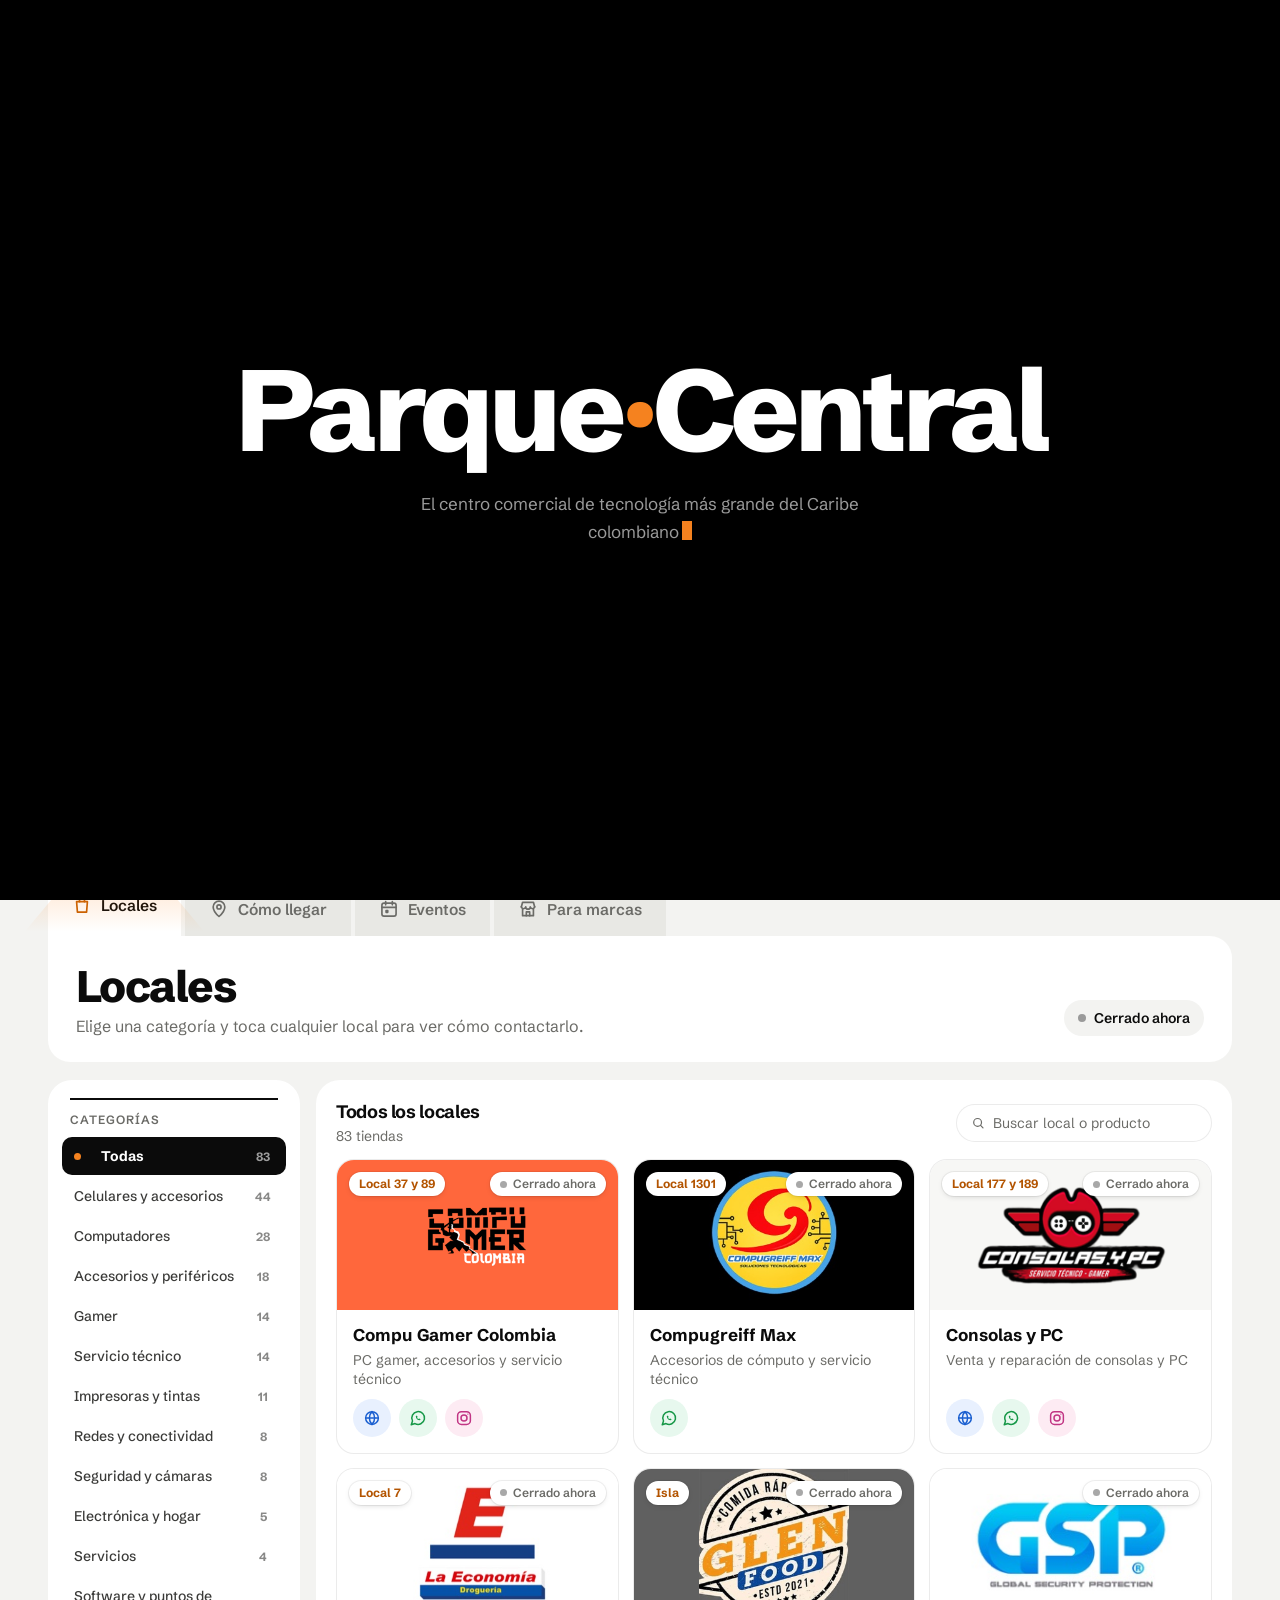
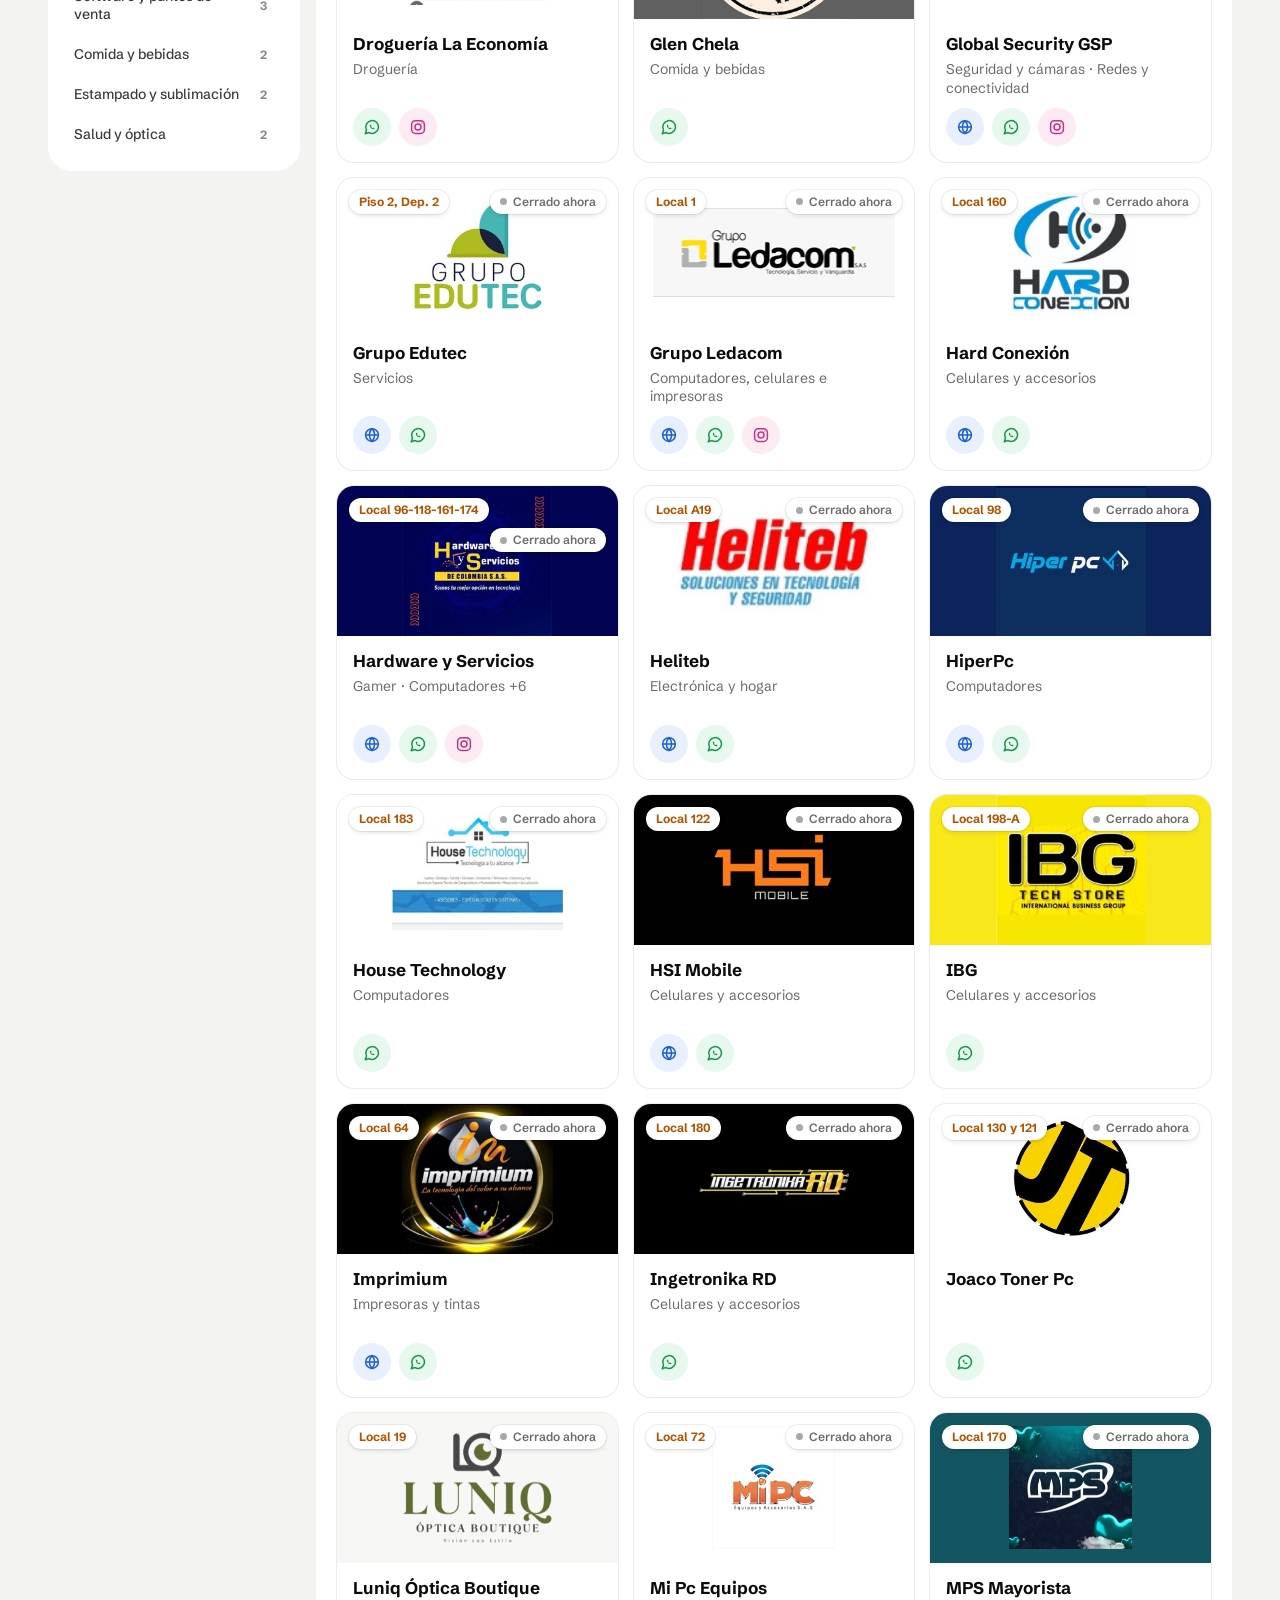
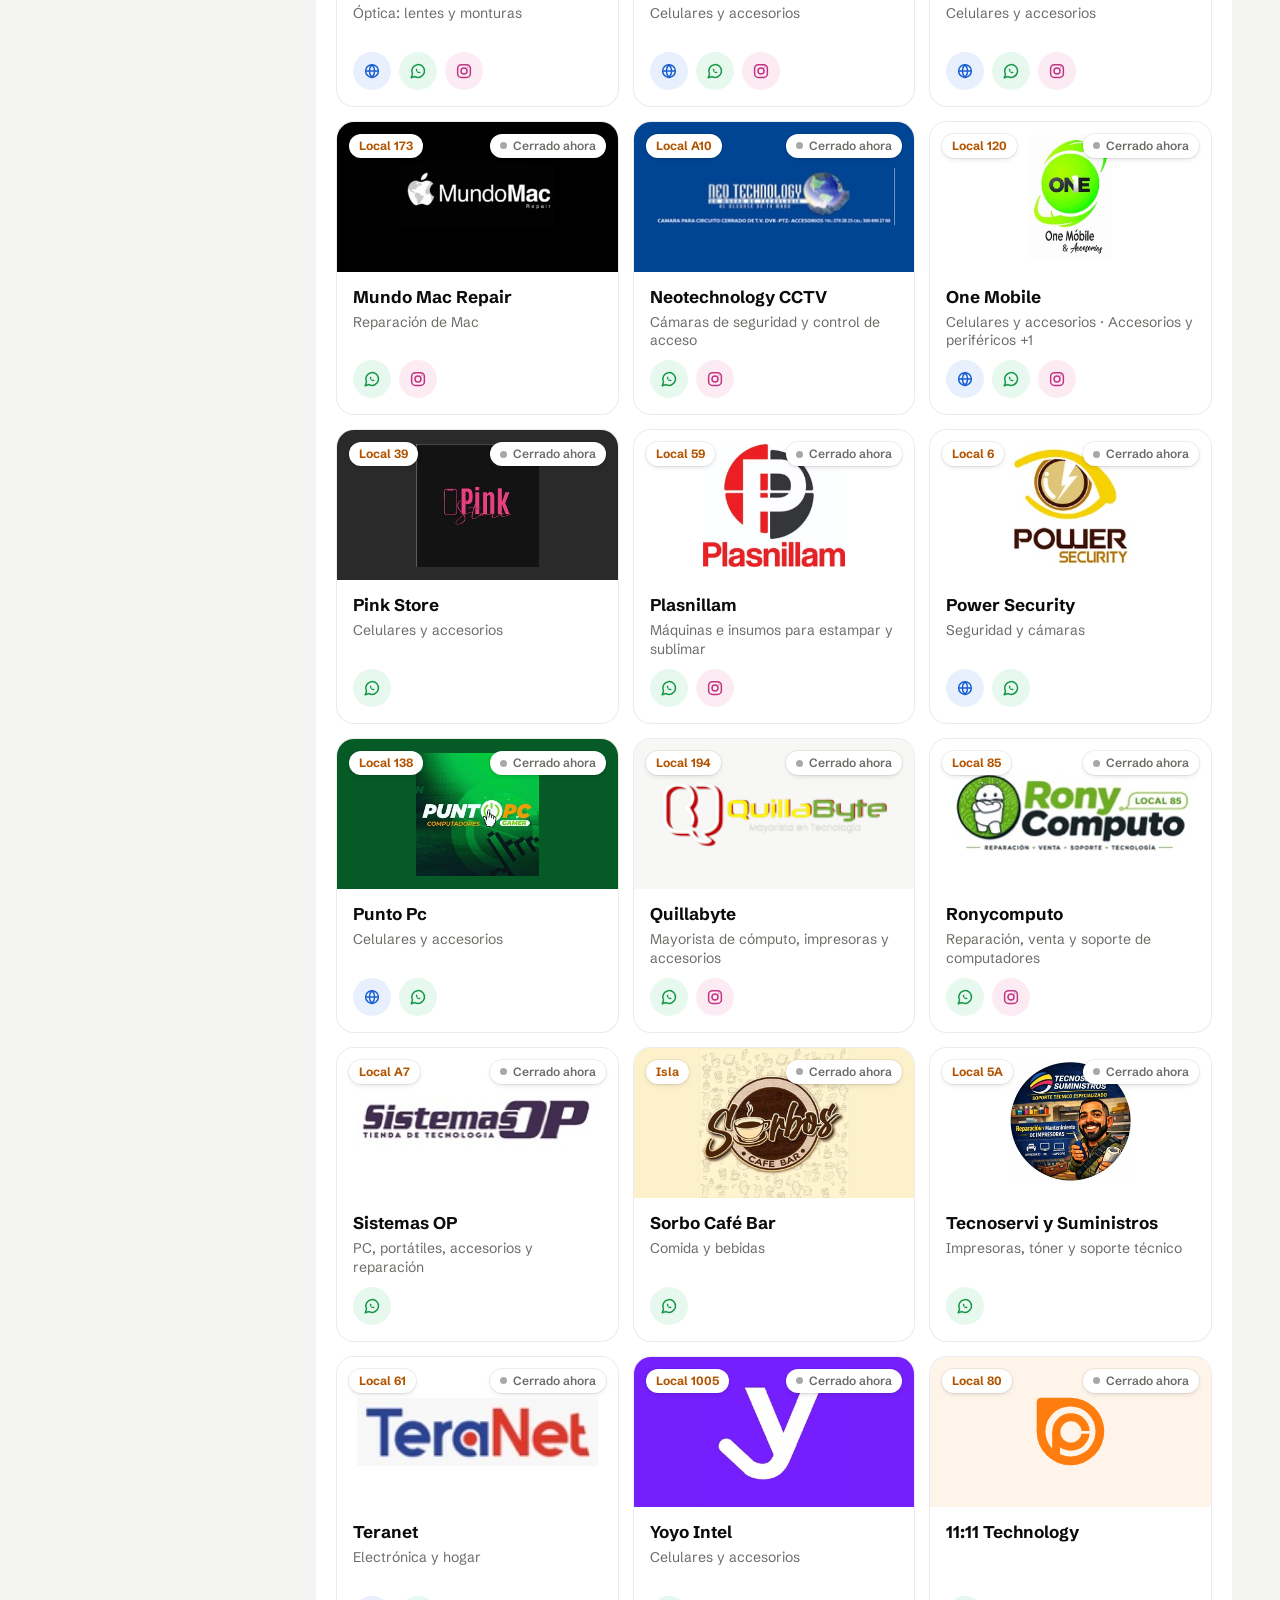
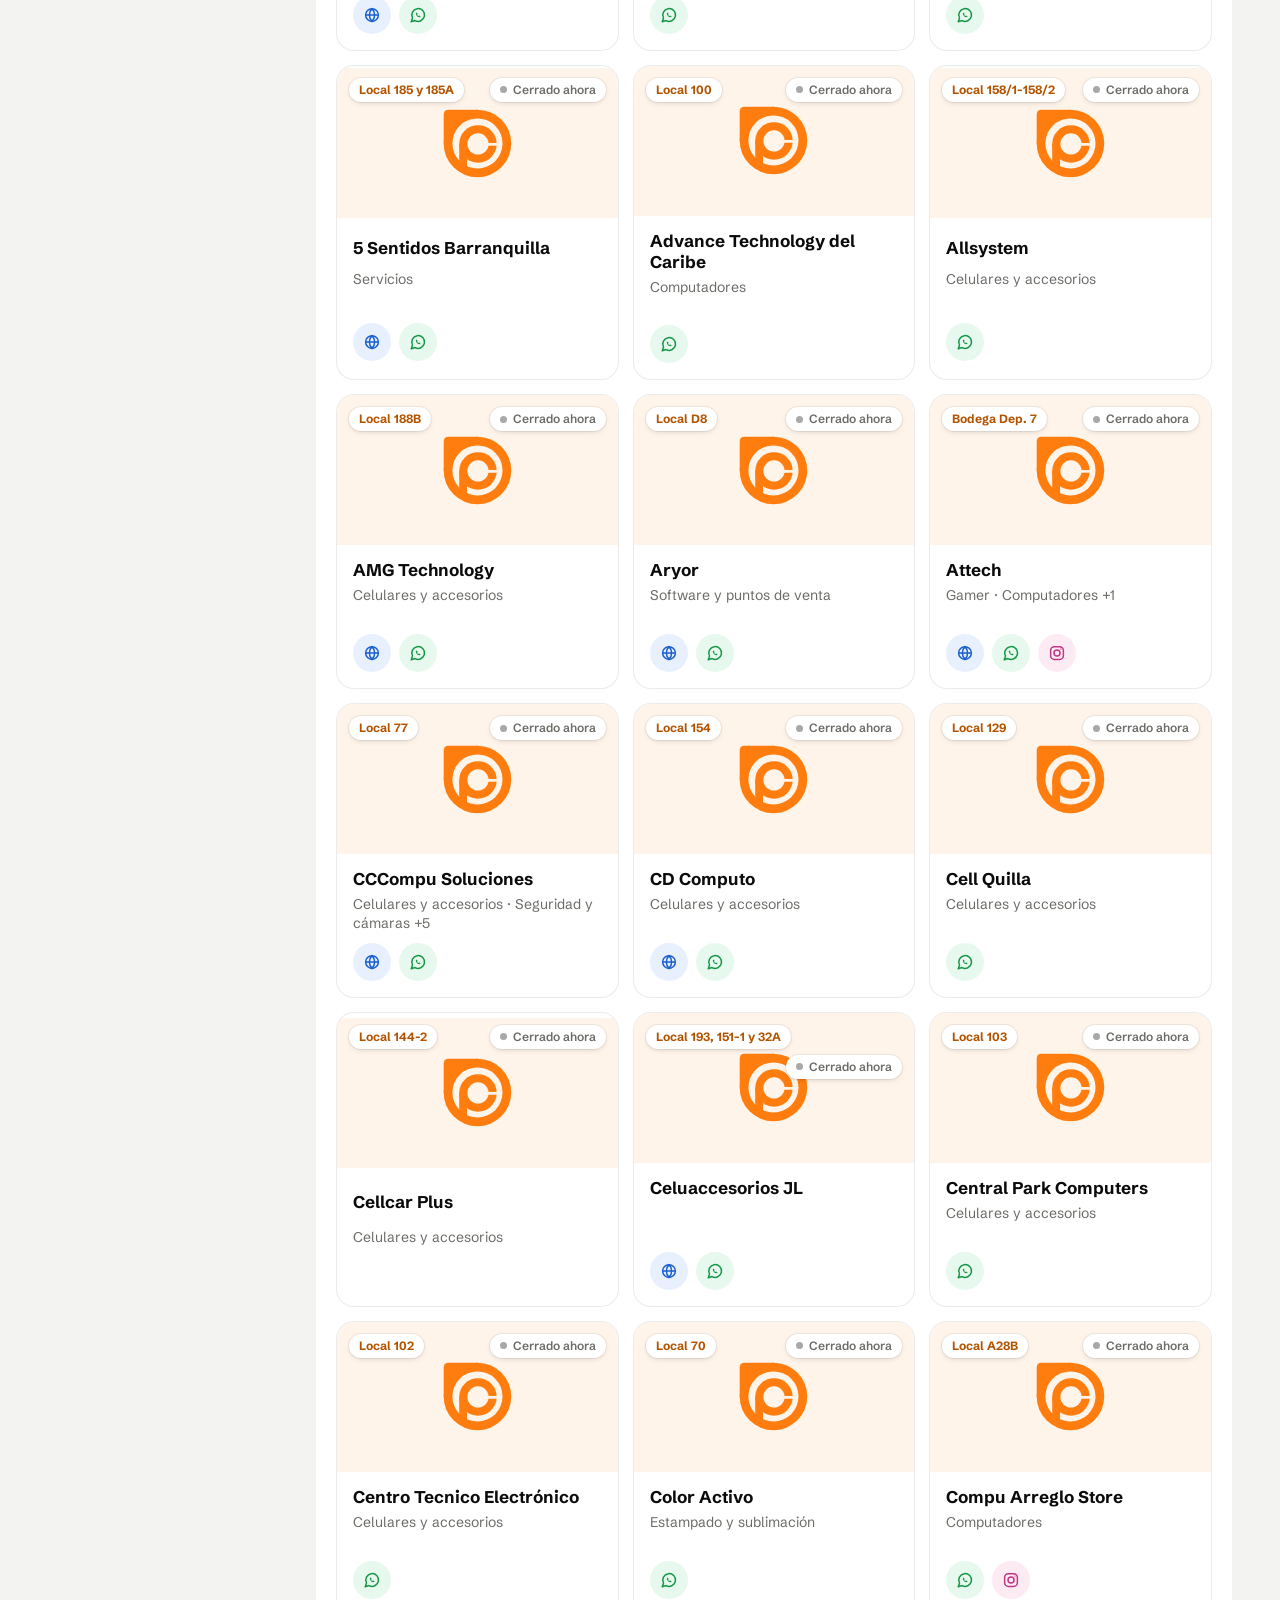
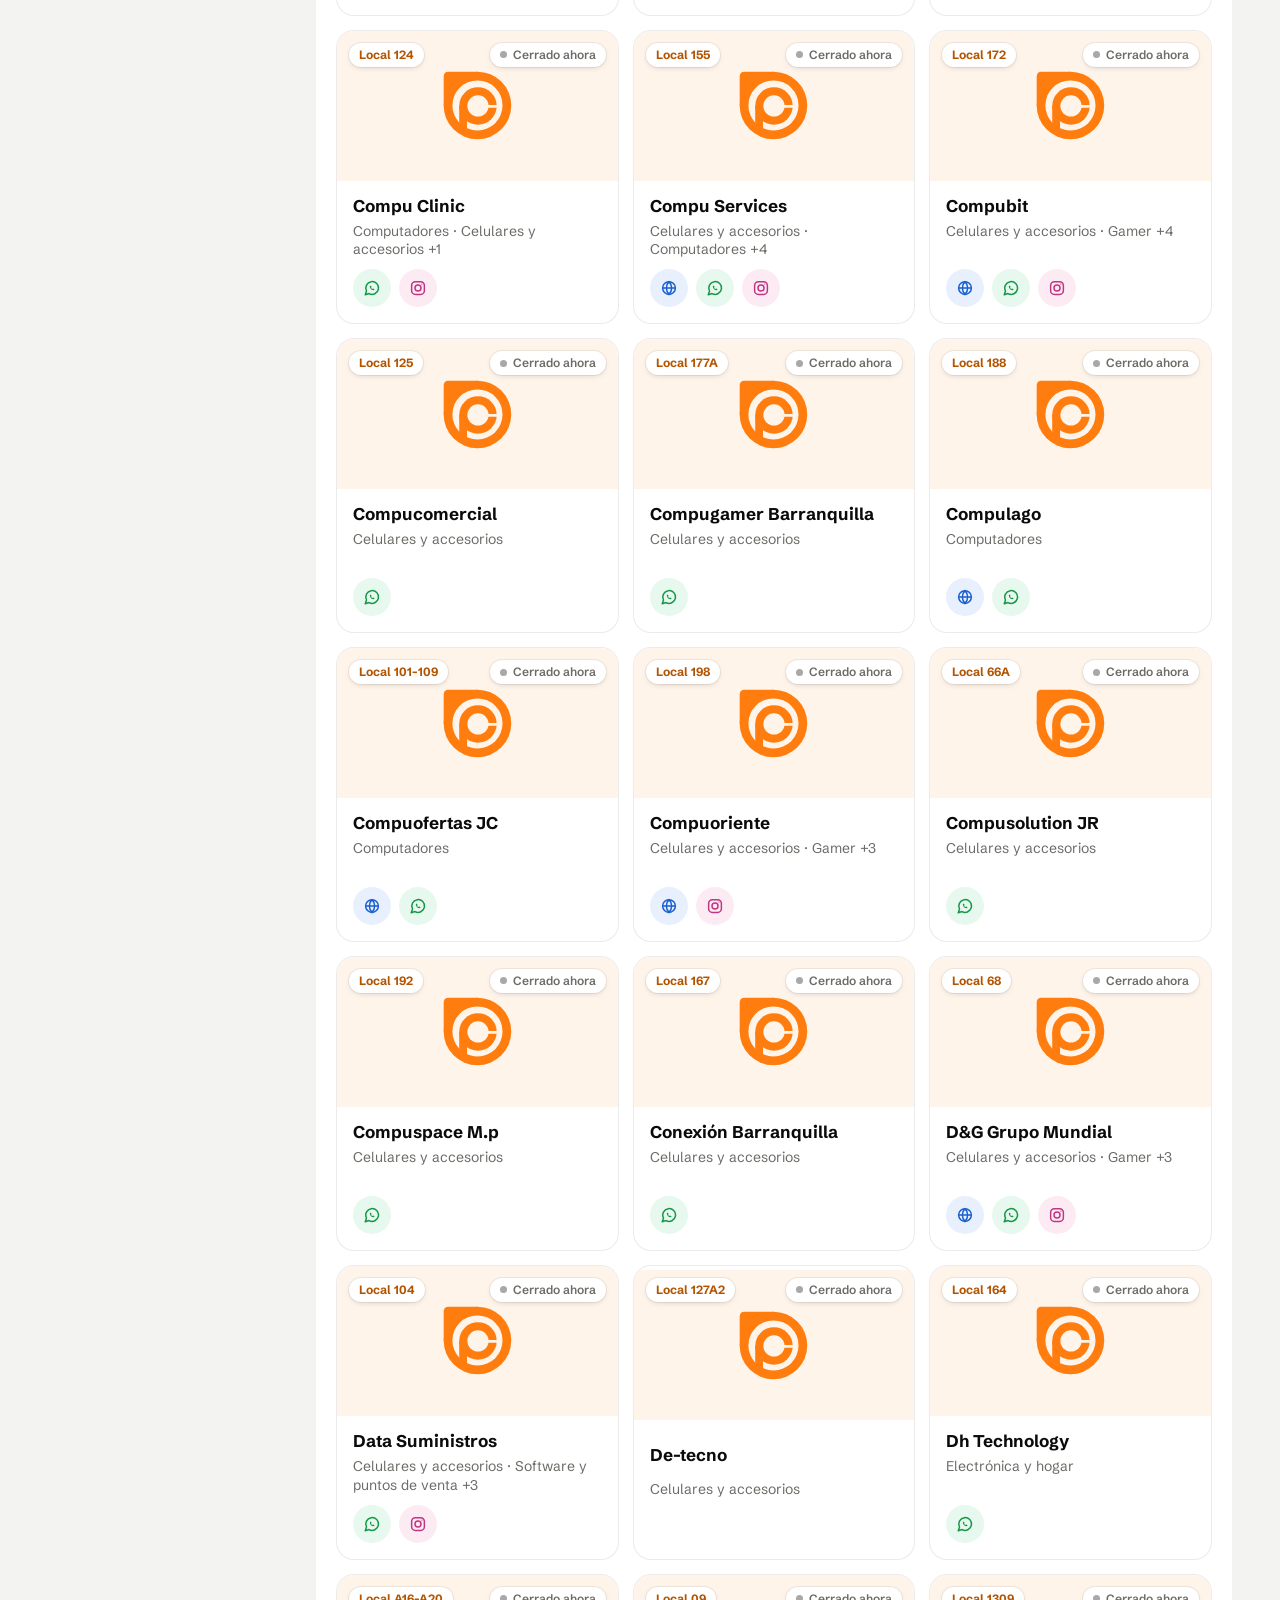
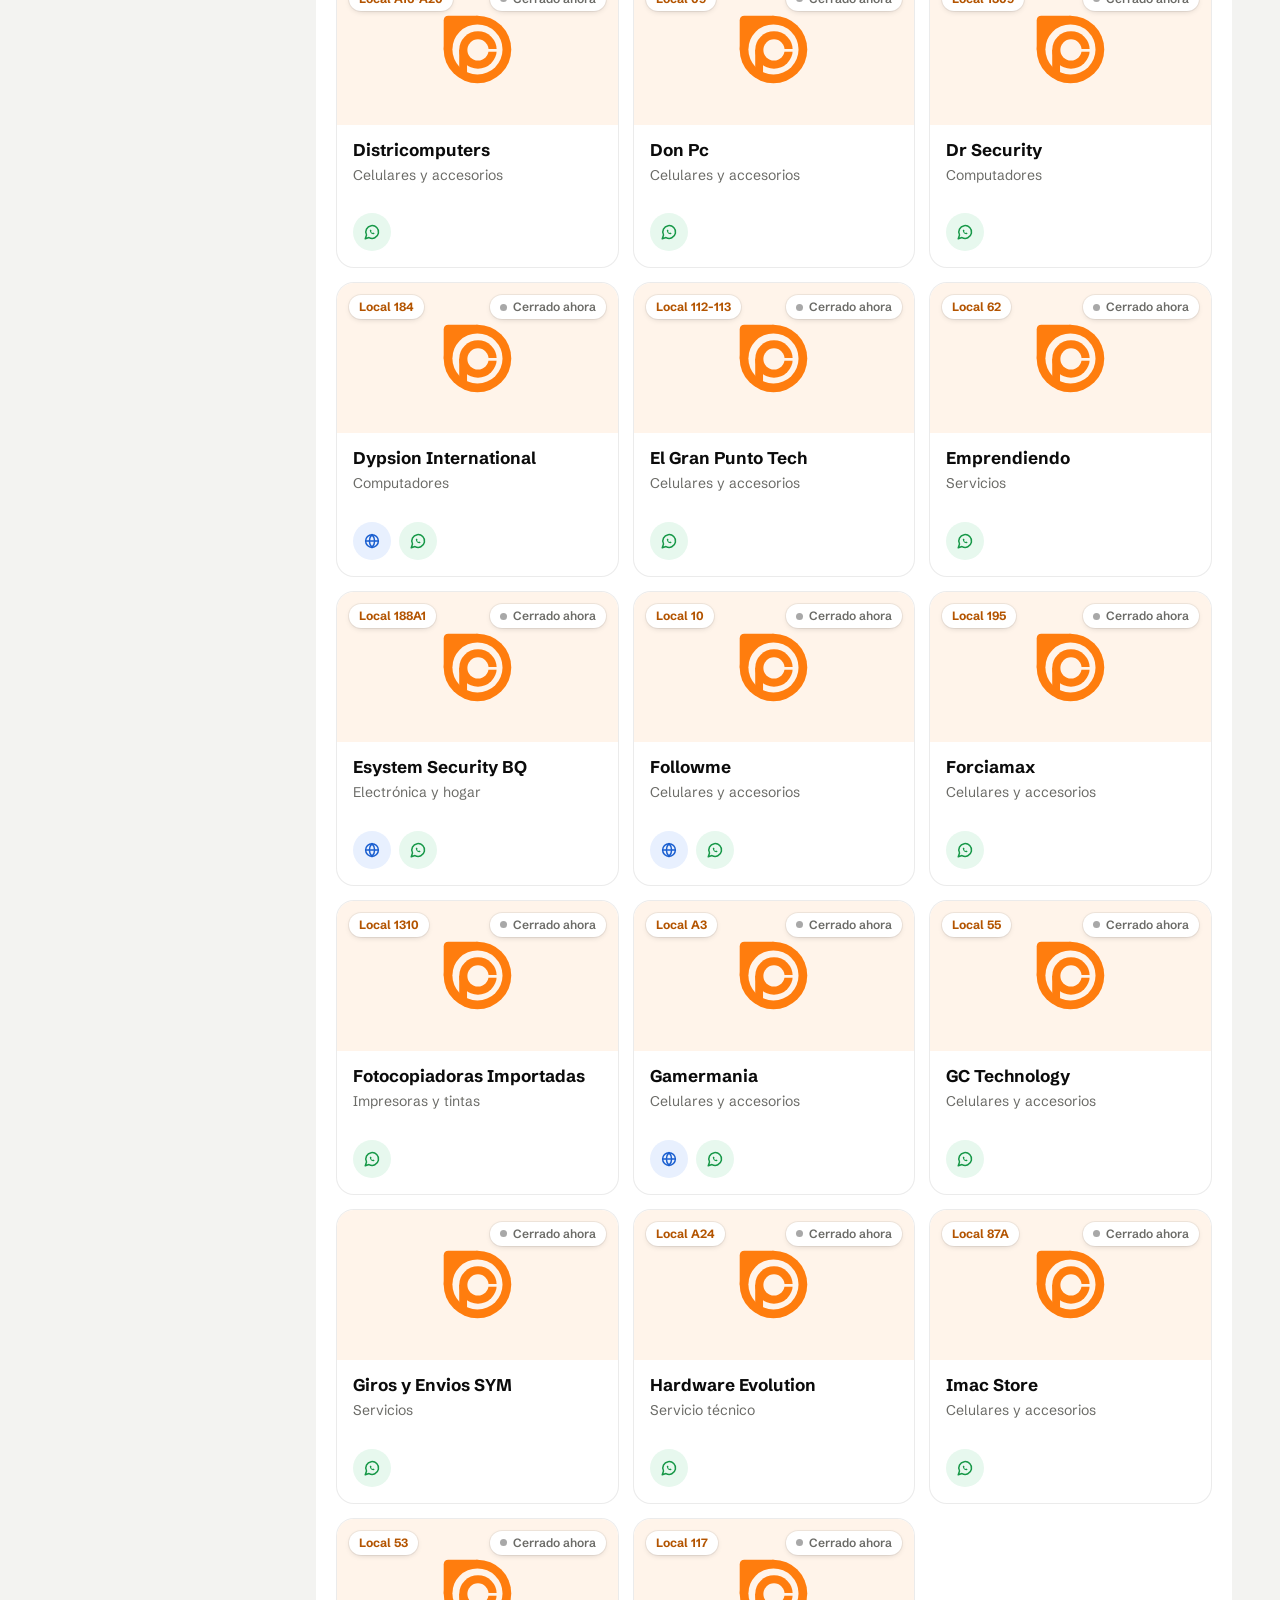
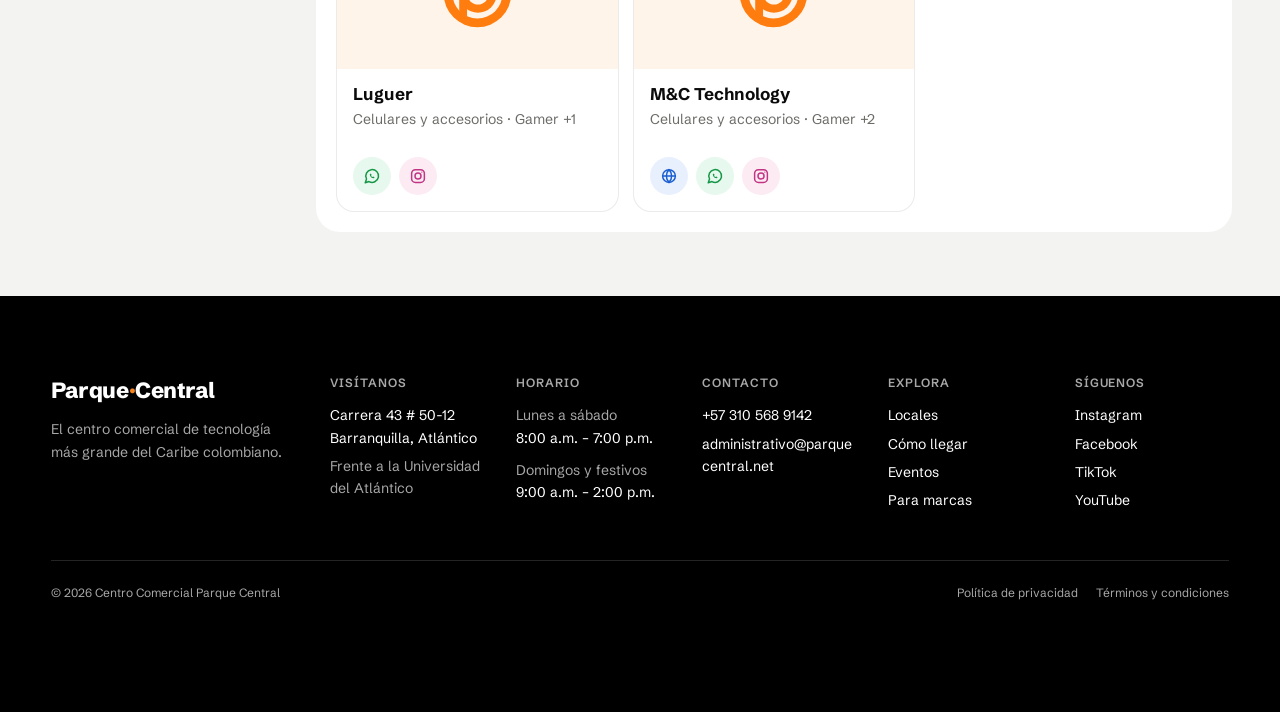
==== commit d312a09d: "Add files via upload" ====
--- a/index.html
+++ b/index.html
@@ -2427,7 +2427,7 @@
           <div class="b-tarjeta b-dato"><div class="b-dato__cab">Ubicación<span class="b-dato__ico"><svg viewBox="0 0 24 24" fill="none" stroke="currentColor" stroke-width="2" stroke-linecap="round" stroke-linejoin="round"><path d="M12 21s-7-6.2-7-11.5A7 7 0 0 1 19 9.5C19 14.8 12 21 12 21z"/><circle cx="12" cy="9.5" r="2.5"/></svg></span></div><div class="b-dato__valor b-dato__valor--txt">El más grande del Caribe</div><div class="b-dato__pie">Centro de tecnología en <b>Barranquilla</b></div></div>
         </div>
         <ul class="b-servicios pm-servicios" style="list-style:none;margin:0;padding:0">
-          <li style="display:grid"><a class="b-tarjeta b-servicio pm-pauta" href="https://www.parquecentral.net/wp-content/uploads/2024/02/Portafolio-CC-Parque-Central-BAQ.pdf" target="_blank" rel="noopener">
+          <li style="display:grid"><a class="b-tarjeta b-servicio pm-pauta" href="./portafolio.pdf" target="_blank" rel="noopener">
             <span class="pm-brillo" aria-hidden="true"></span><span class="pm-robot" aria-hidden="true"><span class="pm-burbuja">¡Tu marca aquí!</span></span>
             <h3>Pauta con nosotros</h3><p>Espacios publicitarios y zonas comunes para tu marca.</p><span class="pm-btn pm-btn--naranja"><svg viewBox="0 0 24 24" fill="none" stroke="currentColor" stroke-width="2" stroke-linecap="round" stroke-linejoin="round" aria-hidden="true"><path d="M12 4v11"/><path d="M7 10.5 12 15.5l5-5"/><path d="M5 20h14"/></svg>Ver el portafolio</span></a></li>
           <li style="display:grid"><a class="b-tarjeta b-servicio pm-locales" href="https://wa.me/573105689142?text=Hola%20Parque%20Central%2C%20quiero%20informaci%C3%B3n%20sobre%20locales%20y%20oficinas%20disponibles" target="_blank" rel="noopener">
@@ -2445,11 +2445,11 @@
           <h3 class="etq">Contacto comercial</h3>
           <a class="fila fila--link" target="_blank" rel="noopener" href="https://wa.me/573105689142?text=Hola%20Parque%20Central%2C%20quiero%20informaci%C3%B3n%20comercial">WhatsApp <svg class="fila__flecha" viewBox="0 0 24 24" aria-hidden="true"><path d="m9 6 6 6-6 6" fill="none" stroke="currentColor" stroke-width="2" stroke-linecap="round" stroke-linejoin="round"/></svg></a>
           <a class="fila fila--link" href="mailto:administrativo@parquecentral.net">Escribir un correo <svg class="fila__flecha" viewBox="0 0 24 24" aria-hidden="true"><path d="m9 6 6 6-6 6" fill="none" stroke="currentColor" stroke-width="2" stroke-linecap="round" stroke-linejoin="round"/></svg></a>
-          <a class="fila fila--link" target="_blank" rel="noopener" href="https://www.parquecentral.net/wp-content/uploads/2024/02/Portafolio-CC-Parque-Central-BAQ.pdf">Portafolio comercial (PDF) <svg class="fila__flecha" viewBox="0 0 24 24" aria-hidden="true"><path d="m9 6 6 6-6 6" fill="none" stroke="currentColor" stroke-width="2" stroke-linecap="round" stroke-linejoin="round"/></svg></a>
+          <a class="fila fila--link" target="_blank" rel="noopener" href="./portafolio.pdf">Portafolio comercial (PDF) <svg class="fila__flecha" viewBox="0 0 24 24" aria-hidden="true"><path d="m9 6 6 6-6 6" fill="none" stroke="currentColor" stroke-width="2" stroke-linecap="round" stroke-linejoin="round"/></svg></a>
         </div>
       </div>
       <ul class="vista2__tarjetas">
-        <li><a class="tarjeta tarjeta--info" target="_blank" rel="noopener" href="https://www.parquecentral.net/wp-content/uploads/2024/02/Portafolio-CC-Parque-Central-BAQ.pdf">
+        <li><a class="tarjeta tarjeta--info" target="_blank" rel="noopener" href="./portafolio.pdf">
           <span class="tarjeta__logo tarjeta__logo--ico" aria-hidden="true"><svg viewBox="0 0 24 24"><path d="M4 10v4h3l6 4V6L7 10z"/><path d="M16.5 9a4 4 0 0 1 0 6"/></svg></span>
           <span class="tarjeta__nombre">Pauta con nosotros</span>
           <span class="tarjeta__cat">Espacios publicitarios y zonas comunes para tu marca.</span>
@@ -2512,7 +2512,7 @@
   </nav>
   <div class="pie2__base">
     <span>© <span id="anio">2026</span> Centro Comercial Parque Central</span>
-    <span class="pie2__legal"><a href="https://www.parquecentral.net/wp-content/uploads/ccpc-politica-privacidad.pdf" target="_blank" rel="noopener">Política de privacidad</a><a href="https://www.parquecentral.net/legal/" target="_blank" rel="noopener">Legal</a></span>
+    <span class="pie2__legal"><a href="./privacidad.html">Política de privacidad</a><a href="./terminos.html">Términos y condiciones</a></span>
   </div>
 </footer>
 
@@ -3804,10 +3804,41 @@
   document.querySelectorAll('[data-chip]').forEach(e => { e.textContent = abierto ? 'Abierto ahora' : 'Cerrado ahora'; if (!abierto) e.classList.add('b-chip--gris'); });
 
   const catsEl = document.getElementById('cats'), filas = document.getElementById('filas'), buscar = document.getElementById('buscar');
+  /* v40 · Sinónimos del buscador: si alguien escribe una palabra de un grupo, también se buscan las demás del grupo.
+     Van sin tildes y en singular (se buscan como pedazo de palabra, así "cargadores" encuentra "cargador"). */
+  const SINONIMOS = [
+    ['portatil', 'laptop', 'lapto', 'notebook', 'computador'],
+    ['computador', 'computadora', 'pc', 'ordenador', 'computo', 'equipo', 'escritorio', 'torre'],
+    ['celular', 'telefono', 'movil', 'smartphone', 'iphone', 'android'],
+    ['tablet', 'tableta', 'ipad'],
+    ['apple', 'mac', 'macbook', 'imac', 'iphone', 'ipad'],
+    ['impresora', 'impresion', 'imprimir', 'tinta', 'toner', 'cartucho', 'recarga', 'multifuncional'],
+    ['servicio tecnico', 'tecnico', 'reparacion', 'reparar', 'arreglo', 'arreglar', 'mantenimiento', 'soporte', 'repair'],
+    ['accesorio', 'cargador', 'cable', 'forro', 'estuche', 'protector', 'vidrio templado', 'audifono', 'periferico'],
+    ['audifono', 'auricular', 'headset', 'diadema', 'parlante', 'bafle', 'sonido'],
+    ['teclado', 'mouse', 'raton', 'periferico'],
+    ['monitor', 'pantalla', 'display'],
+    ['gamer', 'consola', 'videojuego', 'juego', 'playstation', 'ps4', 'ps5', 'xbox', 'nintendo'],
+    ['camara', 'seguridad', 'cctv', 'vigilancia', 'dvr', 'alarma'],
+    ['red', 'redes', 'wifi', 'router', 'internet', 'conectividad', 'cableado'],
+    ['software', 'programa', 'licencia', 'windows', 'office', 'antivirus', 'punto de venta', 'pos', 'facturacion'],
+    ['estampado', 'estampar', 'sublimacion', 'camiseta', 'taza', 'personalizado', 'vinilo'],
+    ['comida', 'restaurante', 'almuerzo', 'cafe', 'bebida', 'snack'],
+    ['optica', 'gafas', 'lentes', 'monturas', 'drogueria', 'farmacia', 'salud'],
+    ['electrodomestico', 'hogar', 'televisor', 'tv', 'electronica']
+  ];
+  /* grupos que encajan con lo que escribió la persona (desde 3 letras: "cel" ya encuentra celulares) */
+  const terminosDe = p => {
+    const t = new Set([p]);
+    if (p.length >= 3) SINONIMOS.forEach(g => { if (g.some(w => w.startsWith(p) || p.startsWith(w))) g.forEach(w => t.add(w)); });
+    return [...t];
+  };
   const coincide = t => {
     if (!texto) return true;
-    const heno = sinTildes([t.local, t.nombre, t.categorias.join(' '), t.descripcion].join(' '));
-    return sinTildes(texto).split(/\s+/).filter(Boolean).every(p => heno.includes(p));
+    const heno = sinTildes([t.local, t.nombre, t.categorias.join(' '), t.resumen, t.descripcion].join(' '));
+    /* los sinónimos solo cuentan al inicio de una palabra, para que "mac" no encuentre "farmacia" ni "imac" encuentre "sublimación" */
+    const esta = w => new RegExp('(^|[^a-z0-9])' + w).test(heno);
+    return sinTildes(texto).split(/\s+/).filter(Boolean).every(p => heno.includes(p) || terminosDe(p).some(esta));
   };
   function pintarCats() {
     catsEl.innerHTML = cats.map(([c, n]) =>
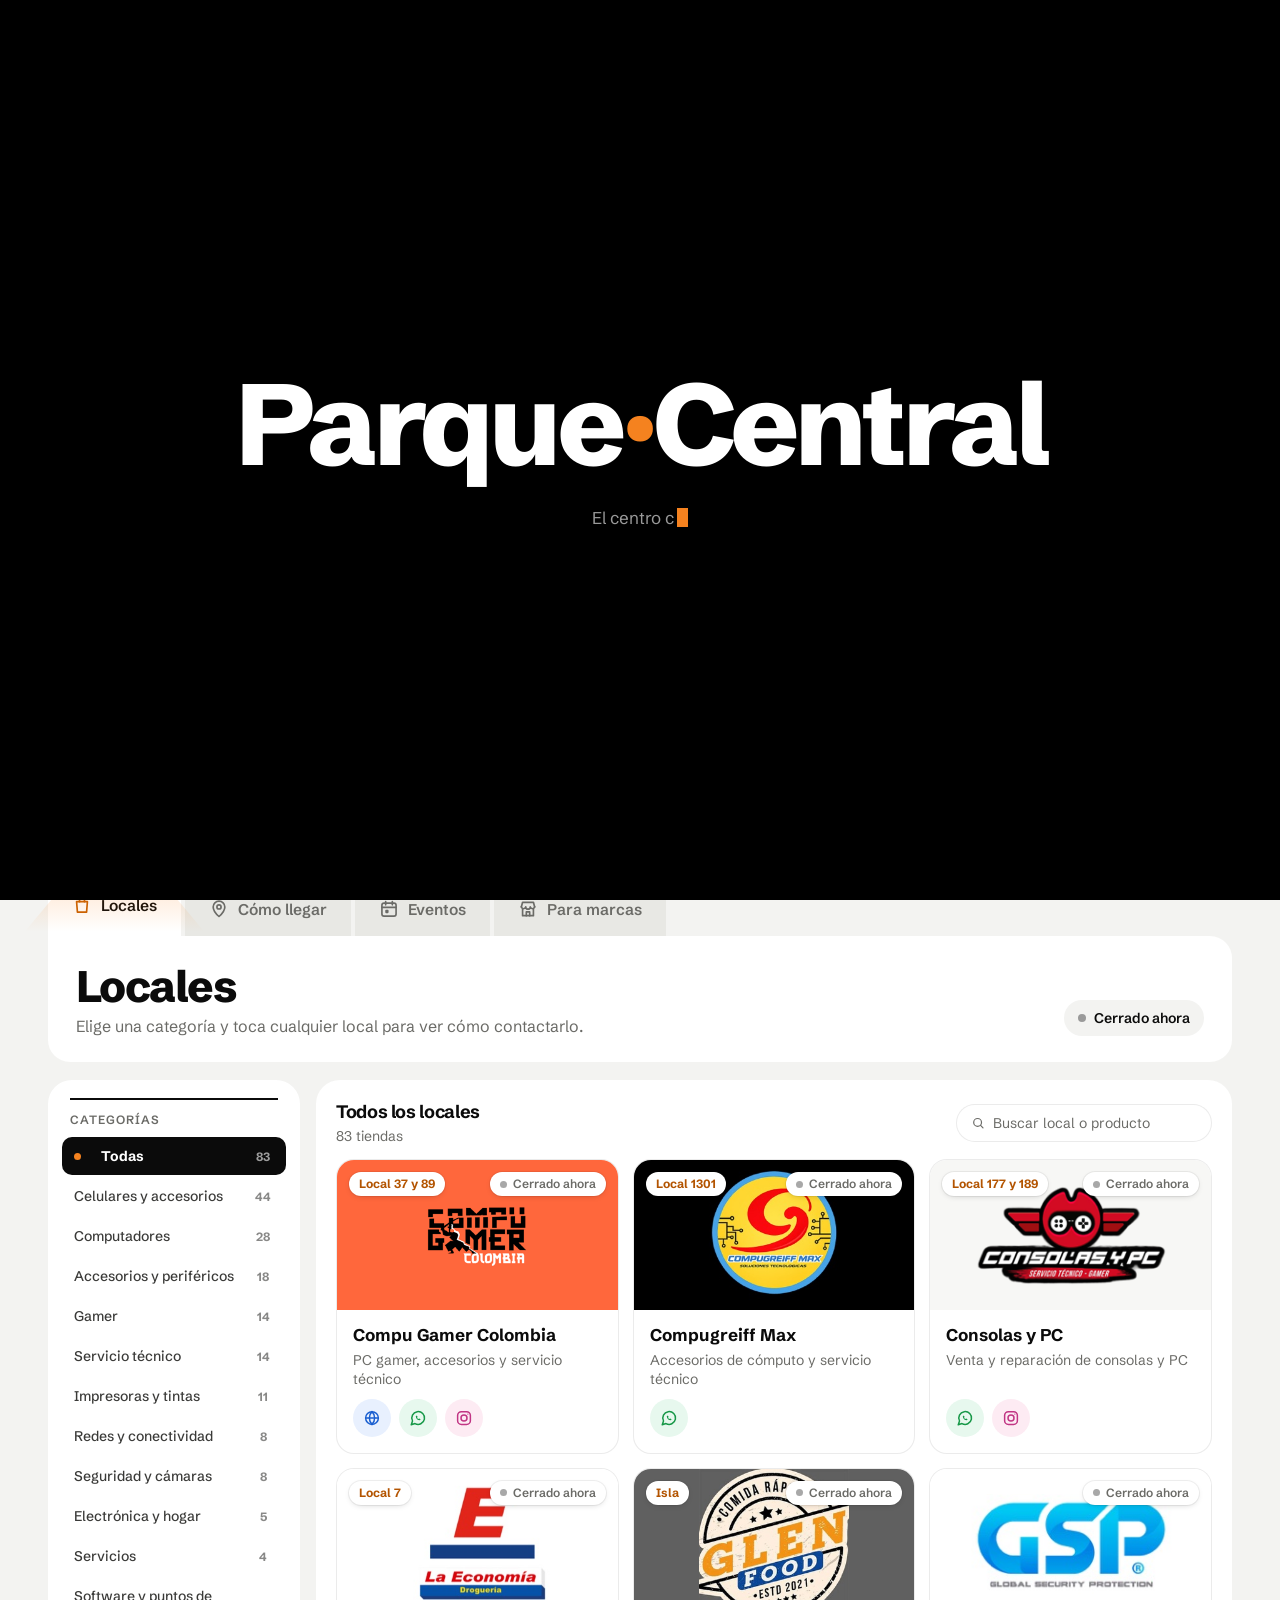
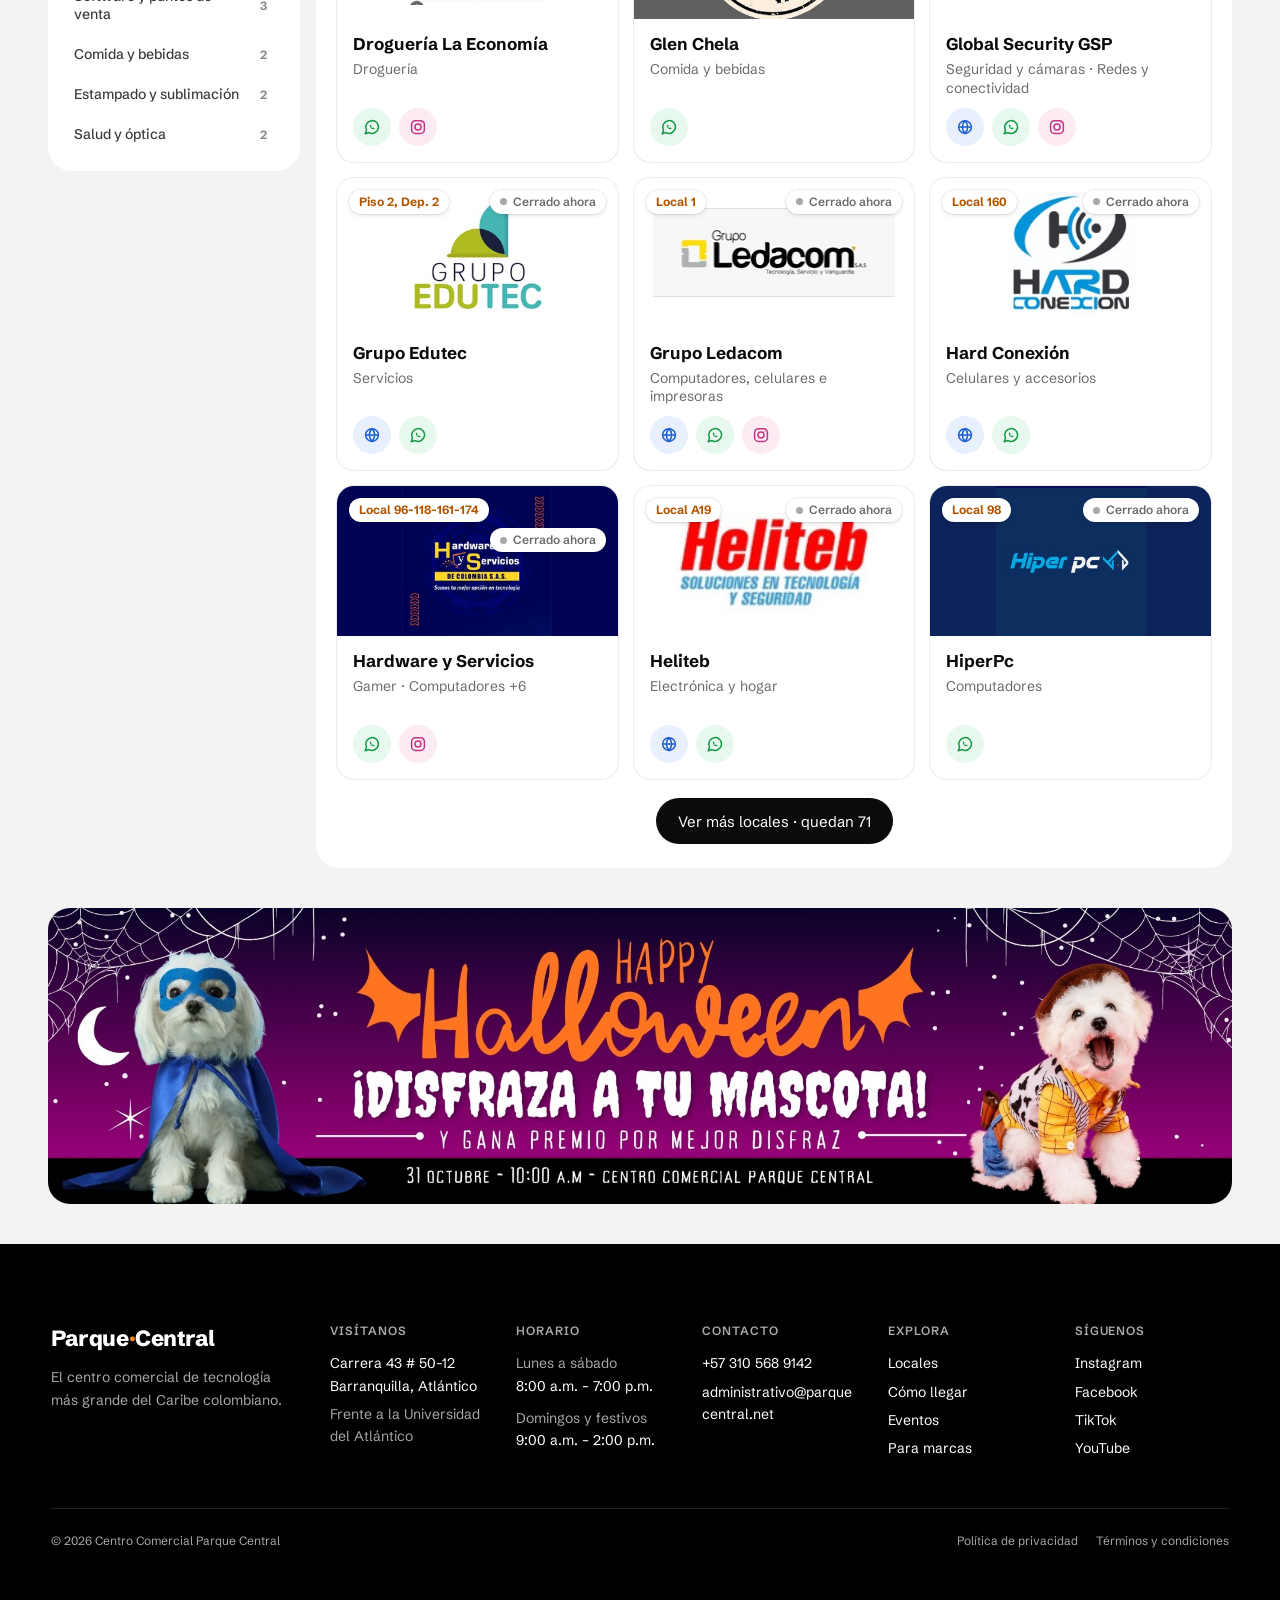
==== commit 0de7f447: "Add files via upload" ====
--- a/index.html
+++ b/index.html
@@ -2091,6 +2091,34 @@
   .ev-promo .pm-btn{margin:0 0 0 auto;align-self:center;flex:none}
 }
 </style>
+<style id="v41-banner">
+/* ═══ v41 · BANNER publicitario en Locales ═══
+   Celular: debajo de "Abierto hasta las 7:00 p.m." y encima de la lista (2:1).
+   Computador: debajo de Locales, antes del pie de página (4:1). Siempre del ancho del contenido, sin recortes. */
+.banner{display:block;border-radius:22px;overflow:hidden;background:#000;transition:box-shadow .2s ease}
+.banner img{display:block;width:100%;height:auto}
+.banner:focus-visible{outline:2px solid #FF7D0E;outline-offset:3px}
+/* espacio reservado (sin banner todavía): rayas naranjas con el tamaño que debe tener el archivo */
+.banner--vacio{display:grid;place-items:center;text-align:center;background:repeating-linear-gradient(135deg,#FFF4EA 0 16px,#FFE9D6 16px 32px);outline:2px dashed #F5A15A;outline-offset:-2px;color:#8A4300}
+.banner--vacio span{display:grid;gap:2px;padding:0 16px}
+.banner--vacio b{font-weight:800;font-size:clamp(15px,2vw,24px);letter-spacing:-.02em}
+.banner--vacio small{font-weight:600;font-size:clamp(11.5px,1.2vw,15px)}
+.banner--vacio:hover{box-shadow:none!important}
+.banner--pc{display:none;aspect-ratio:4/1;margin-top:var(--hueco,16px)}
+.banner--cel{aspect-ratio:2/1;margin:0 0 16px;border-radius:18px}
+@media (min-width:861px){ .banner--cel{display:none} .banner--pc{display:block;margin-top:40px} .banner--pc.banner--vacio{display:grid}
+  /* el banner queda con el mismo aire arriba (lista) y abajo (pie de página) */
+  #locales .b-tablero{padding-bottom:40px!important} .banner--pc:hover{box-shadow:0 0 0 1.5px #0b0b0b} }
+</style>
+<style id="v41-ver-mas">
+/* v41 · botón "Ver más locales" al final de la lista */
+.b-mas{display:flex;justify-content:center;padding:18px 0 4px}
+.b-mas[hidden]{display:none}
+.b-mas__btn{font:inherit;font-size:15px!important;font-weight:700;color:#fff!important;background:#0b0b0b!important;border:0;border-radius:999px;height:46px;padding:0 22px;cursor:pointer;transition:transform .15s ease}
+.b-mas__btn:hover{transform:translateY(-1px)}
+.b-mas__btn:focus-visible{outline:2px solid #FF7D0E;outline-offset:3px}
+@media (max-width:860px){ .b-mas{padding:14px 0 6px} .b-mas__btn{width:100%} }
+</style>
 </head>
 <body>
 
@@ -2211,6 +2239,9 @@
       <div><h2>Locales</h2><p>Elige una categoría y toca cualquier local para ver cómo contactarlo.</p></div>
       <span class="b-estado" data-estado>Abierto hasta las 7:00 p.m.</span>
     </div>
+    <!-- BANNER (celular) · archivo 1080 × 540 px (proporción 2:1). Para cambiarlo: reemplaza banner-movil.jpg y el texto alt.
+         Si debe abrir algo al tocarlo, cambia <div class="banner banner--cel"> por <a class="banner banner--cel" href="ENLACE" target="_blank" rel="noopener"> (y cierra con </a>). -->
+    <div class="banner banner--cel"><img src="./banner-movil.jpg" width="1080" height="540" alt="Happy Halloween: ¡disfraza a tu mascota y gana premio por mejor disfraz! 31 de octubre, 10:00 a.m., Centro Comercial Parque Central" decoding="async"></div>
     <div class="b-rejilla">
       <aside class="b-tarjeta b-menu" aria-label="Categorías">
         <p class="b-menu__etq">Categorías</p>
@@ -2235,6 +2266,9 @@
         </div>
       </div>
     </div>
+    <!-- BANNER (computador) · archivo 2400 × 600 px (proporción 4:1). Para cambiarlo: reemplaza banner-pc.jpg y el texto alt.
+         Si debe abrir algo al tocarlo, cambia <div class="banner banner--pc"> por <a class="banner banner--pc" href="ENLACE" target="_blank" rel="noopener"> (y cierra con </a>). -->
+    <div class="banner banner--pc"><img src="./banner-pc.jpg" width="2000" height="500" alt="Happy Halloween: ¡disfraza a tu mascota y gana premio por mejor disfraz! 31 de octubre, 10:00 a.m., Centro Comercial Parque Central" loading="lazy" decoding="async"></div>
 </div></div></div>
 <div class="legado" hidden>
     <h2 class="seccion__titulo">Locales</h2>
@@ -3852,9 +3886,15 @@
     if (!vis.length) {
       const msg = encodeURIComponent(`Hola Parque Central, estoy buscando: ${texto || elegida}`);
       filas.innerHTML = `<tr class="b-vacio-fila"><td colspan="5">No encontramos «${esc(texto)}» en el directorio. <a class="b-ir" target="_blank" rel="noopener" href="https://wa.me/${ADMIN}?text=${msg}">Pregúntale a la administración ›</a></td></tr>`;
+      visibles = []; cuantos = 0; botonMas();
       return;
     }
-    filas.innerHTML = vis.map(t => {
+    /* v41 · se muestran de a poco: 12 en computador (4 filas de 3) y 10 en celular; "Ver más locales" trae el siguiente grupo */
+    visibles = vis; cuantos = paso();
+    filas.innerHTML = vis.slice(0, cuantos).map(fila).join('');
+    botonMas();
+  }
+  function fila(t) {
       const cat = t.categorias.length > 2 ? `${t.categorias.slice(0, 2).join(' · ')} +${t.categorias.length - 2}` : t.categorias.join(' · ');
       const msg = encodeURIComponent(`Hola ${t.nombre}, te escribo desde la página de Parque Central`);
       const partes = t.local.split(/\s+y\s+/);
@@ -3863,8 +3903,22 @@
       const ini = t.nombre.split(/\s+/).map(w => w[0]).join('').slice(0, 2).toUpperCase();
       const logo = `<td class="b-logo${lleno}" aria-hidden="true">${t.logo ? `<img src="./${esc(t.logo)}" alt="" loading="lazy" decoding="async">` : `<img class="b-logo-pc" src="./favicon.svg" alt="">`}<span class="b-logo-num">${esc(t.local)}</span></td>`;
       return `<tr data-i="${LOCALES.indexOf(t)}">${logo}<td class="b-loc${partes.length > 1 ? ' b-loc--doble' : ''}" aria-label="Local ${esc(t.local)}">${partes.map(esc).join('<br>')}</td><td class="b-nom">${esc(t.nombre)}</td><td class="b-cat" title="${esc(t.categorias.join(', '))}">${lugar ? `<span class="b-loc-txt">${esc(lugar)} · </span>` : ''}${esc(t.resumen || cat)}</td><td class="b-est"><span class="b-chip ${abierto ? '' : 'b-chip--gris'}"><span>${abierto ? 'Abierto' : 'Cerrado'}<span class="b-ahora"> ahora</span></span></span>${lugar ? `<span class="b-loc-est">${esc(lugar)}</span>` : ''}</td><td class="b-contacto">${t.instagram ? `<a class="b-igb" target="_blank" rel="noopener" href="${esc(t.instagram)}" aria-label="Instagram de ${esc(t.nombre)} (se abre en otra pestaña)" title="Instagram">${IGICO}</a>` : ''}${t.web ? `<a class="b-web" target="_blank" rel="noopener" href="${esc(t.web)}" aria-label="Sitio web de ${esc(t.nombre)} (se abre en otra pestaña)" title="Sitio web">${GLOBO}</a>` : ''}${t.whatsapp ? `<a class="b-ir" target="_blank" rel="noopener" href="https://wa.me/${t.whatsapp}?text=${msg}">Contactar ›</a>` : ''}</td></tr>`;
-    }).join('');
-  }
+  }
+  let visibles = [], cuantos = 0;
+  const paso = () => matchMedia('(min-width:861px)').matches ? 12 : 10;
+  const mas = document.createElement('div'); mas.className = 'b-mas';
+  mas.innerHTML = '<button type="button" class="b-mas__btn"></button>';
+  filas.closest('table').after(mas);
+  function botonMas() {
+    const quedan = visibles.length - cuantos;
+    mas.hidden = quedan <= 0;
+    mas.firstChild.textContent = `Ver más locales · quedan ${quedan}`;
+  }
+  mas.firstChild.addEventListener('click', () => {
+    const desde = cuantos; cuantos += paso();
+    filas.insertAdjacentHTML('beforeend', visibles.slice(desde, cuantos).map(fila).join(''));
+    botonMas();
+  });
   catsEl.addEventListener('click', e => { const b = e.target.closest('[data-cat]'); if (b) { elegida = b.dataset.cat; pintarCats(); pintar(); } });
   if (buscar) buscar.addEventListener('input', () => { texto = buscar.value.trim(); pintar(); });
   pintarCats(); pintar();
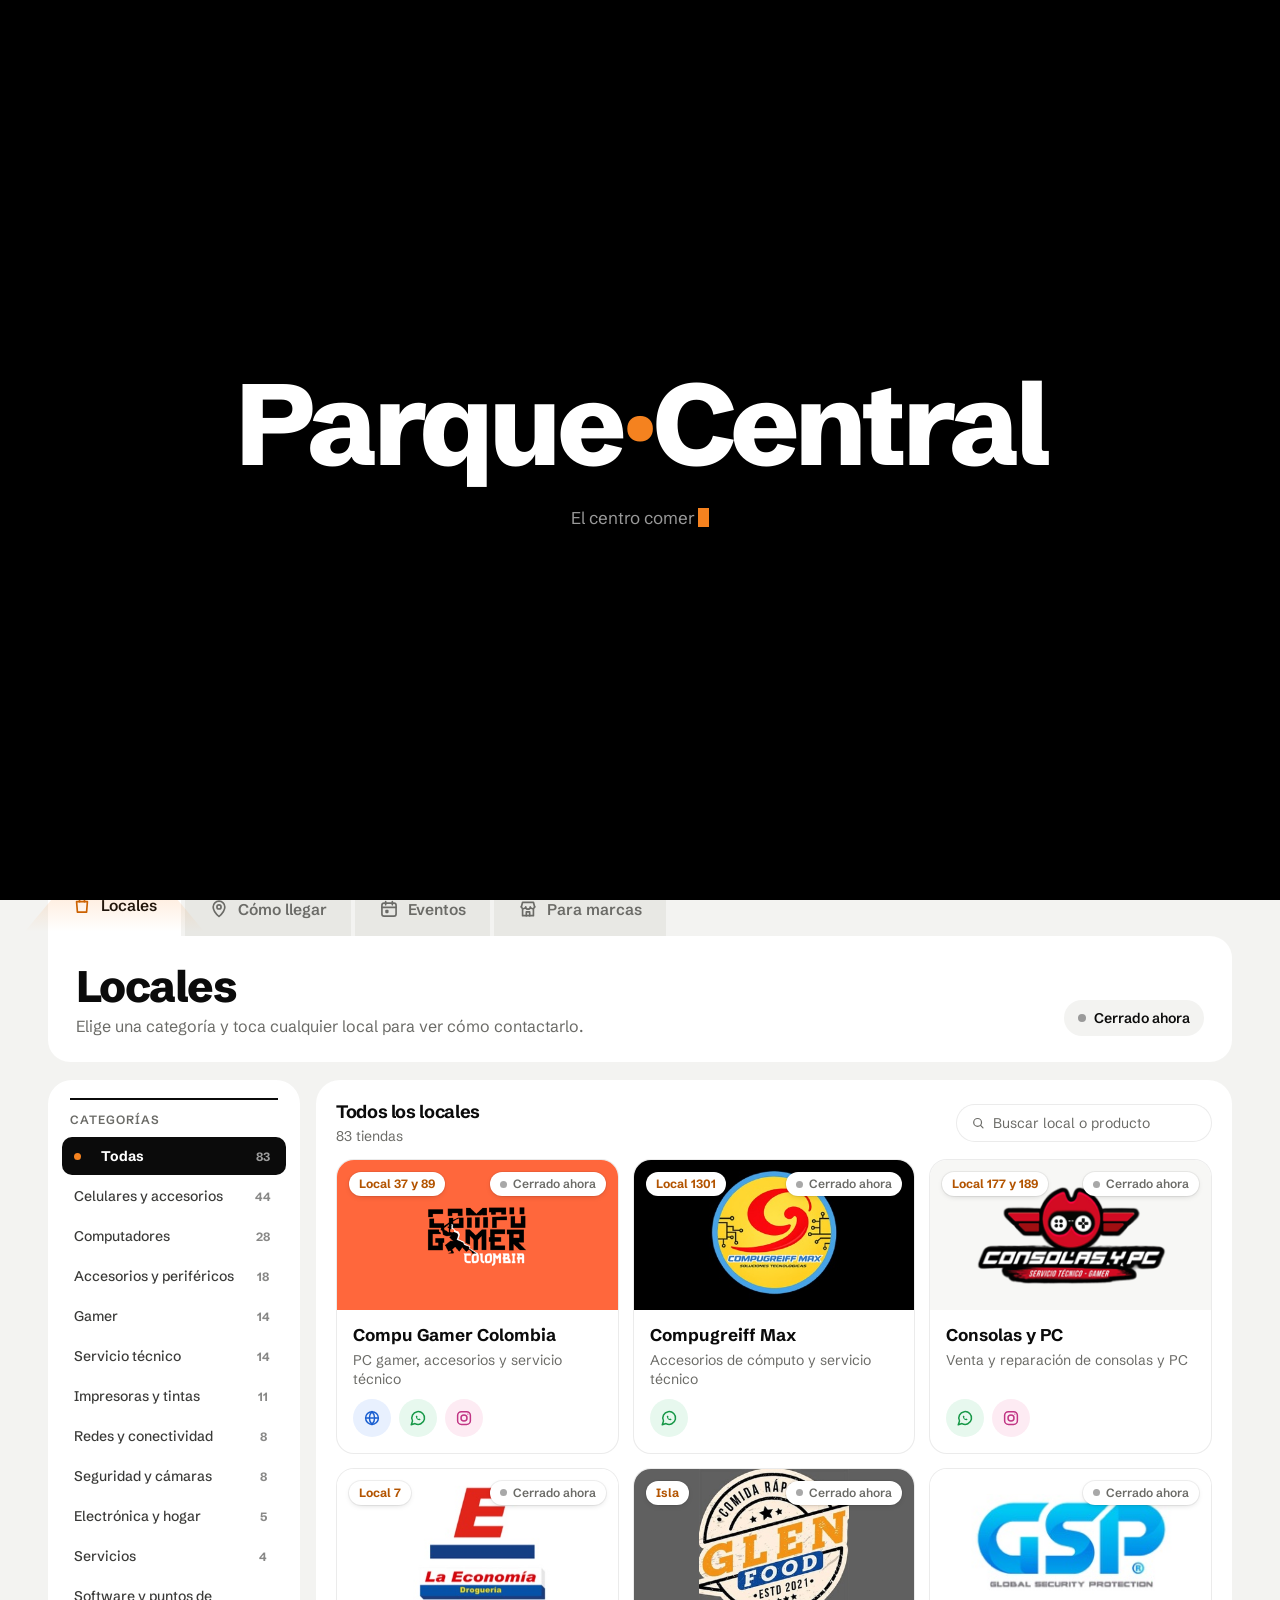
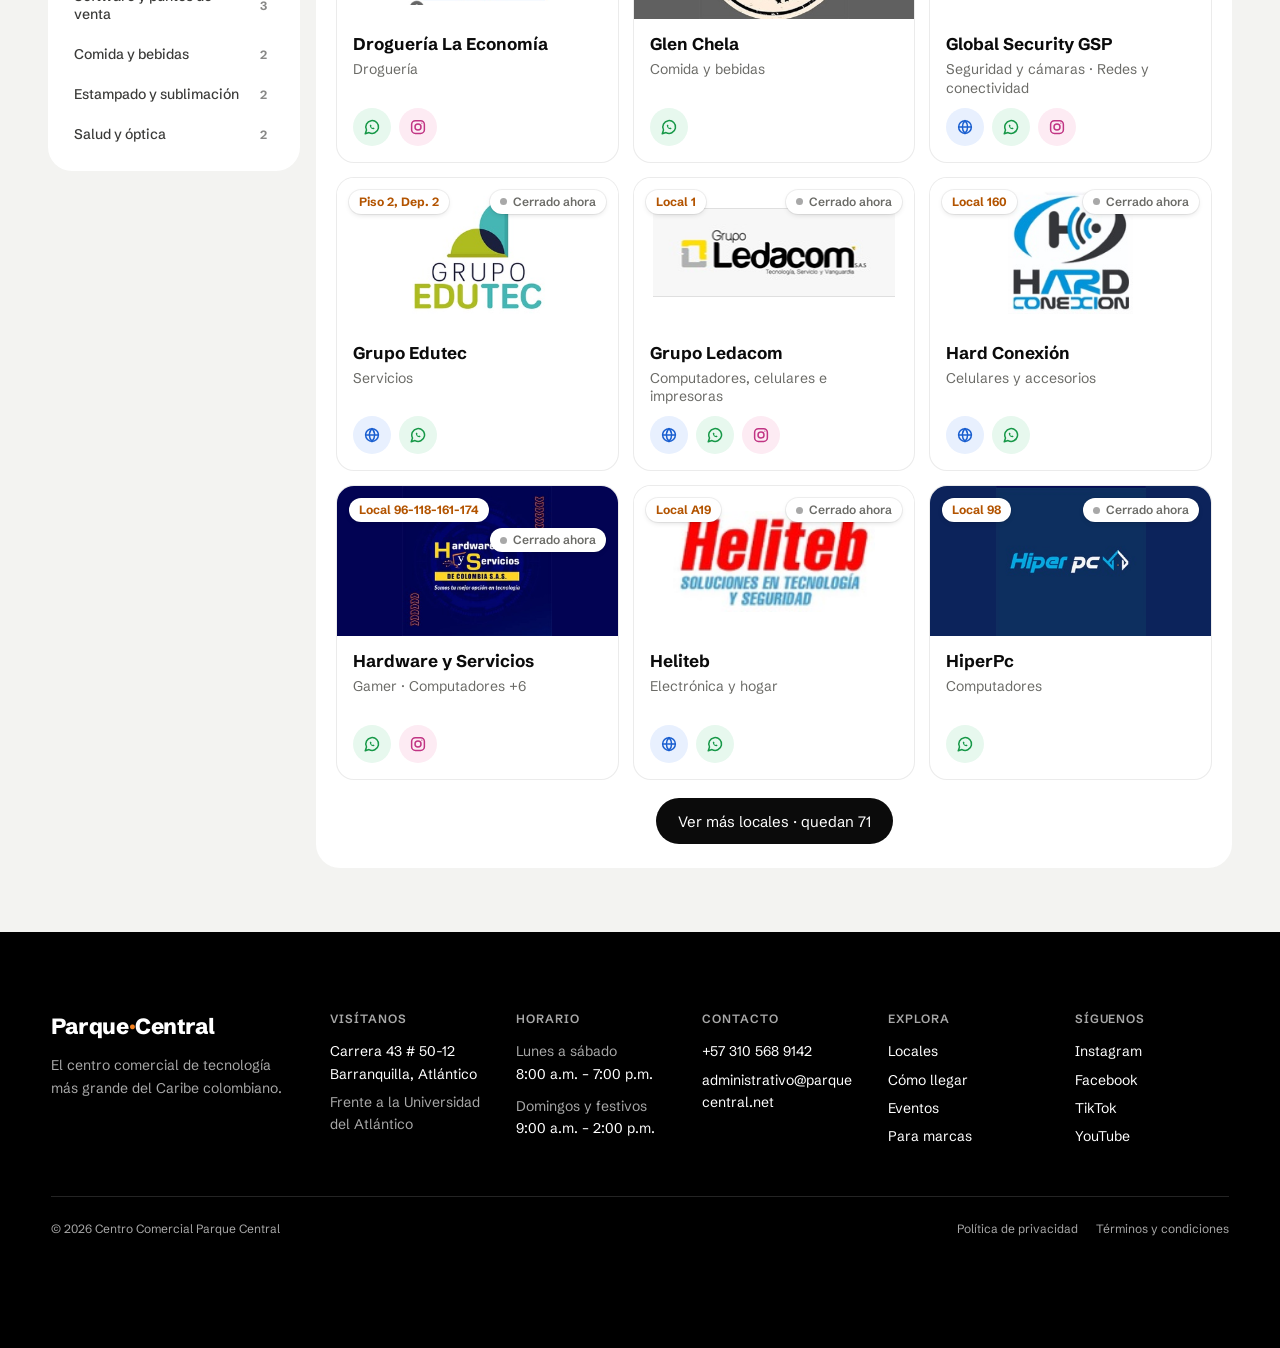
==== commit 620d7792: "Add files via upload" ====
--- a/index.html
+++ b/index.html
@@ -2108,7 +2108,7 @@
 .banner--cel{aspect-ratio:2/1;margin:0 0 16px;border-radius:18px}
 @media (min-width:861px){ .banner--cel{display:none} .banner--pc{display:block;margin-top:40px} .banner--pc.banner--vacio{display:grid}
   /* el banner queda con el mismo aire arriba (lista) y abajo (pie de página) */
-  #locales .b-tablero{padding-bottom:40px!important} .banner--pc:hover{box-shadow:0 0 0 1.5px #0b0b0b} }
+  #locales .b-tablero:has(.banner--pc){padding-bottom:40px!important} .banner--pc:hover{box-shadow:0 0 0 1.5px #0b0b0b} }
 </style>
 <style id="v41-ver-mas">
 /* v41 · botón "Ver más locales" al final de la lista */
@@ -2119,6 +2119,9 @@
 .b-mas__btn:focus-visible{outline:2px solid #FF7D0E;outline-offset:3px}
 @media (max-width:860px){ .b-mas{padding:14px 0 6px} .b-mas__btn{width:100%} }
 </style>
+<!-- HALLOWEEN 2026 · para quitar la decoración, borra estas dos líneas (y la carpeta halloween/) -->
+<link rel="stylesheet" href="./halloween/halloween.css">
+<script src="./halloween/halloween.js"></script>
 </head>
 <body>
 
@@ -2241,7 +2244,7 @@
     </div>
     <!-- BANNER (celular) · archivo 1080 × 540 px (proporción 2:1). Para cambiarlo: reemplaza banner-movil.jpg y el texto alt.
          Si debe abrir algo al tocarlo, cambia <div class="banner banner--cel"> por <a class="banner banner--cel" href="ENLACE" target="_blank" rel="noopener"> (y cierra con </a>). -->
-    <div class="banner banner--cel"><img src="./banner-movil.jpg" width="1080" height="540" alt="Happy Halloween: ¡disfraza a tu mascota y gana premio por mejor disfraz! 31 de octubre, 10:00 a.m., Centro Comercial Parque Central" decoding="async"></div>
+    <div class="banner banner--cel" data-hasta="2026-11-01"><img src="./banner-movil.jpg" width="1080" height="540" alt="Happy Halloween: ¡disfraza a tu mascota y gana premio por mejor disfraz! 31 de octubre, 10:00 a.m., Centro Comercial Parque Central" decoding="async"></div>
     <div class="b-rejilla">
       <aside class="b-tarjeta b-menu" aria-label="Categorías">
         <p class="b-menu__etq">Categorías</p>
@@ -2268,8 +2271,15 @@
     </div>
     <!-- BANNER (computador) · archivo 2400 × 600 px (proporción 4:1). Para cambiarlo: reemplaza banner-pc.jpg y el texto alt.
          Si debe abrir algo al tocarlo, cambia <div class="banner banner--pc"> por <a class="banner banner--pc" href="ENLACE" target="_blank" rel="noopener"> (y cierra con </a>). -->
-    <div class="banner banner--pc"><img src="./banner-pc.jpg" width="2000" height="500" alt="Happy Halloween: ¡disfraza a tu mascota y gana premio por mejor disfraz! 31 de octubre, 10:00 a.m., Centro Comercial Parque Central" loading="lazy" decoding="async"></div>
+    <div class="banner banner--pc" data-hasta="2026-11-01"><img src="./banner-pc.jpg" width="2000" height="500" alt="Happy Halloween: ¡disfraza a tu mascota y gana premio por mejor disfraz! 31 de octubre, 10:00 a.m., Centro Comercial Parque Central" loading="lazy" decoding="async"></div>
 </div></div></div>
+<script>
+  /* Banners con fecha de vencimiento: desde el día de data-hasta (hora de Colombia) se esconden solos. */
+  (function () {
+    let hoy = new Intl.DateTimeFormat('en-CA', { timeZone: 'America/Bogota' }).format(new Date());
+    document.querySelectorAll('.banner[data-hasta]').forEach(b => { if (hoy >= b.dataset.hasta) b.remove(); });
+  })();
+</script>
 <div class="legado" hidden>
     <h2 class="seccion__titulo">Locales</h2>
     <p class="seccion__intro">Elige una categoría y toca cualquier local para ver cómo contactarlo.</p>
--- a/halloween/halloween.css
+++ b/halloween/halloween.css
@@ -0,0 +1,61 @@
+/* ═══ Parque Central · decoración de Halloween ═══
+   Capa aparte: para quitarla, borra las dos líneas de halloween.css y halloween.js en index.html.
+   Niveles (clase en <html>): hw-1 sutil · hw-2 media · hw-3 completa. Todo respeta "reducir movimiento". */
+
+/* ── Telarañas en las esquinas de arriba del video / imagen del robot (niveles 1, 2 y 3) ── */
+.hw-tela{position:absolute;top:0;width:clamp(120px,16vw,230px);aspect-ratio:1;pointer-events:none;z-index:2;opacity:.34;
+  background:url("data:image/svg+xml,%3Csvg xmlns='http://www.w3.org/2000/svg' viewBox='0 0 220 220' fill='none' stroke='white' stroke-width='1.4' stroke-linecap='round'%3E%3Cpath d='M0 0L215 0M0 0L204.5 66.4M0 0L173.9 126.4M0 0L126.4 173.9M0 0L66.4 204.5M0 0L0 215M45 0Q36.4 5.8 42.8 13.9Q32.9 16.8 36.4 26.5Q26.1 26.1 26.5 36.4Q16.8 32.9 13.9 42.8Q5.8 36.4 0 45M90 0Q72.9 11.5 85.6 27.8Q65.8 33.5 72.8 52.9Q52.2 52.2 52.9 72.8Q33.5 65.8 27.8 85.6Q11.5 72.9 0 90M135 0Q109.3 17.3 128.4 41.7Q98.6 50.3 109.2 79.4Q78.3 78.3 79.4 109.2Q50.3 98.6 41.7 128.4Q17.3 109.3 0 135M180 0Q145.8 23.1 171.2 55.6Q131.5 67 145.6 105.8Q104.4 104.4 105.8 145.6Q67 131.5 55.6 171.2Q23.1 145.8 0 180'/%3E%3C/svg%3E") no-repeat 0 0/100% 100%}
+.hw-tela--izq{left:0}
+.hw-tela--der{right:0;transform:scaleX(-1)}
+
+/* ── La lámpara se vuelve calabaza (niveles 1, 2 y 3) ── */
+/* computador: la pantalla negra de la lámpara colgante */
+html[class*="hw-"] .v37-pantalla{left:-19px;top:22px;width:38px;height:28px;border-radius:48% 48% 44% 44%/55% 55% 45% 45%;
+  background:repeating-linear-gradient(90deg,#FF7D0E 0 7px,#E86A00 7px 9px),#FF7D0E;box-shadow:inset 0 -5px 8px rgba(120,40,0,.35)}
+html[class*="hw-"] .v37-pantalla::before{content:"";position:absolute;left:50%;top:-6px;width:5px;height:8px;margin-left:-2.5px;border-radius:2px;background:#3d6b1f}
+html[class*="hw-"] .v37-pantalla::after{left:11px;bottom:-5px;width:16px;background:#FFB347;box-shadow:0 0 14px 4px rgba(255,140,30,.7)}
+/* celular: la barrita de la lámpara del menú de abajo */
+@media (max-width:860px){
+  html[class*="hw-"] .lampara::before{width:24px!important;height:15px!important;margin-left:-12px!important;top:-6px!important;border-radius:48% 48% 44% 44%/55% 55% 45% 45%!important;
+    background:repeating-linear-gradient(90deg,#FF7D0E 0 5px,#E86A00 5px 6.5px),#FF7D0E!important;box-shadow:0 0 12px 2px rgba(255,125,14,.5)!important}
+}
+
+/* ── Murciélagos naranjas que cruzan el video aleteando (niveles 2 y 3) ──
+   Cada uno: la caja vuela de derecha a izquierda con una leve ondulación; adentro hay dos dibujos
+   (alas arriba / alas abajo) que se alternan muy rápido = aleteo. */
+.hw-murcielagos{position:absolute;inset:0;pointer-events:none;z-index:1;overflow:hidden;display:none}
+.hw-2 .hw-murcielagos,.hw-3 .hw-murcielagos{display:block}
+.hw-bat{position:absolute;left:0;width:var(--w);aspect-ratio:2/1;opacity:0;animation:hw-vuelo var(--t) linear var(--d) infinite}
+.hw-bat svg{position:absolute;inset:0;width:100%;height:100%;overflow:visible}
+.hw-bat path{fill:#FF7D0E}
+.hw-bat .ab{opacity:0}
+.hw-bat .ar{animation:hw-ala var(--a) steps(1) infinite}
+.hw-bat .ab{animation:hw-ala2 var(--a) steps(1) infinite}
+@keyframes hw-ala{0%{opacity:1}50%{opacity:0}}
+@keyframes hw-ala2{0%{opacity:0}50%{opacity:1}}
+.hw-bat:nth-child(1){top:12%;--w:clamp(52px,5.8vw,78px);--t:7s;--d:1s;--a:.24s;--sube:14px}
+.hw-bat:nth-child(2){top:24%;--w:clamp(38px,4.2vw,56px);--t:8.5s;--d:3.6s;--a:.2s;--sube:10px}
+.hw-bat:nth-child(3){top:7%;--w:clamp(30px,3.2vw,42px);--t:10s;--d:6s;--a:.18s;--sube:8px}
+@keyframes hw-vuelo{
+  0%{transform:translate(105vw,0);opacity:0}
+  4%{opacity:1}
+  22%{transform:translate(60vw,calc(var(--sube) * -1))}
+  40%{transform:translate(25vw,var(--sube))}
+  56%{transform:translate(-20%,0);opacity:1}
+  58%,100%{transform:translate(-30%,0);opacity:0}
+}
+
+/* ── Telaraña en la esquina de la cabecera blanca + arañita colgando (nivel 3) ── */
+.hw-3 .b-cabeza{position:relative}
+.hw-3 .b-cabeza::after{content:"";position:absolute;top:0;right:0;width:96px;aspect-ratio:1;pointer-events:none;opacity:.22;transform:scaleX(-1);border-top-right-radius:22px;
+  background:url("data:image/svg+xml,%3Csvg xmlns='http://www.w3.org/2000/svg' viewBox='0 0 220 220' fill='none' stroke='%230b0b0b' stroke-width='2' stroke-linecap='round'%3E%3Cpath d='M0 0L215 0M0 0L204.5 66.4M0 0L173.9 126.4M0 0L126.4 173.9M0 0L66.4 204.5M0 0L0 215M45 0Q36.4 5.8 42.8 13.9Q32.9 16.8 36.4 26.5Q26.1 26.1 26.5 36.4Q16.8 32.9 13.9 42.8Q5.8 36.4 0 45M90 0Q72.9 11.5 85.6 27.8Q65.8 33.5 72.8 52.9Q52.2 52.2 52.9 72.8Q33.5 65.8 27.8 85.6Q11.5 72.9 0 90M135 0Q109.3 17.3 128.4 41.7Q98.6 50.3 109.2 79.4Q78.3 78.3 79.4 109.2Q50.3 98.6 41.7 128.4Q17.3 109.3 0 135'/%3E%3C/svg%3E") no-repeat 0 0/100% 100%}
+.hw-arana{display:none;position:absolute;top:0;right:300px;width:16px;height:62px;pointer-events:none;z-index:1;animation:hw-arana 7s ease-in-out infinite}
+.hw-3 .hw-arana{display:block}
+.hw-arana::before{content:"";position:absolute;left:7.5px;top:0;bottom:14px;width:1px;background:rgba(11,11,11,.35)}
+.hw-arana i{position:absolute;left:0;bottom:0;width:16px;height:16px;background:#0b0b0b;
+  -webkit-mask:var(--arana) no-repeat center/contain;mask:var(--arana) no-repeat center/contain;
+  --arana:url("data:image/svg+xml,%3Csvg xmlns='http://www.w3.org/2000/svg' viewBox='0 0 32 32' fill='none' stroke='black' stroke-width='2.2' stroke-linecap='round'%3E%3Cellipse cx='16' cy='18' rx='5' ry='6' fill='black'/%3E%3Ccircle cx='16' cy='10' r='3.2' fill='black'/%3E%3Cpath d='M11 15L4 11M11 18H3M11 21L4 26M21 15l7-4M21 18h8M21 21l7 5'/%3E%3C/svg%3E")}
+@media (max-width:860px){ .hw-arana{right:40px} }
+@keyframes hw-arana{0%,100%{height:62px}50%{height:82px}}
+
+@media (prefers-reduced-motion:reduce){ .hw-bat,.hw-bat .ar,.hw-bat .ab{animation:none} .hw-bat{display:none} .hw-arana{animation:none;height:70px} }
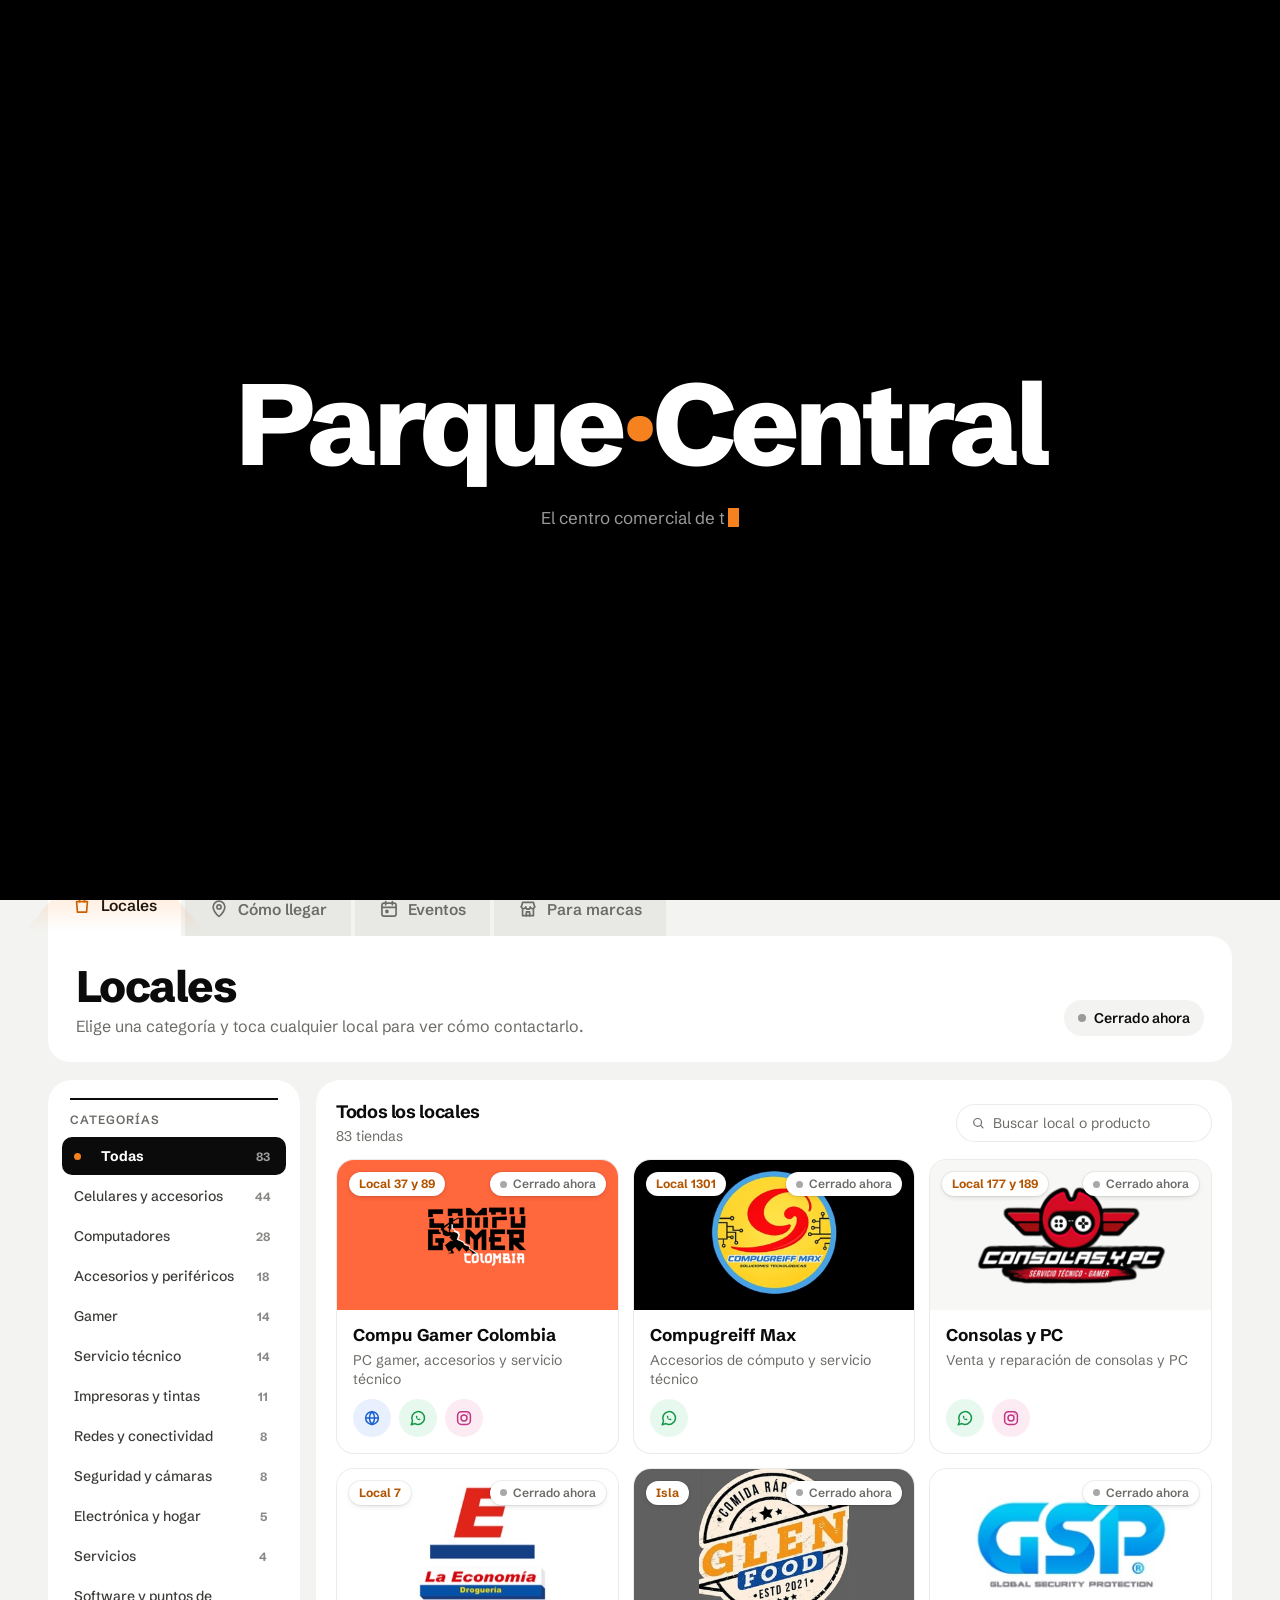
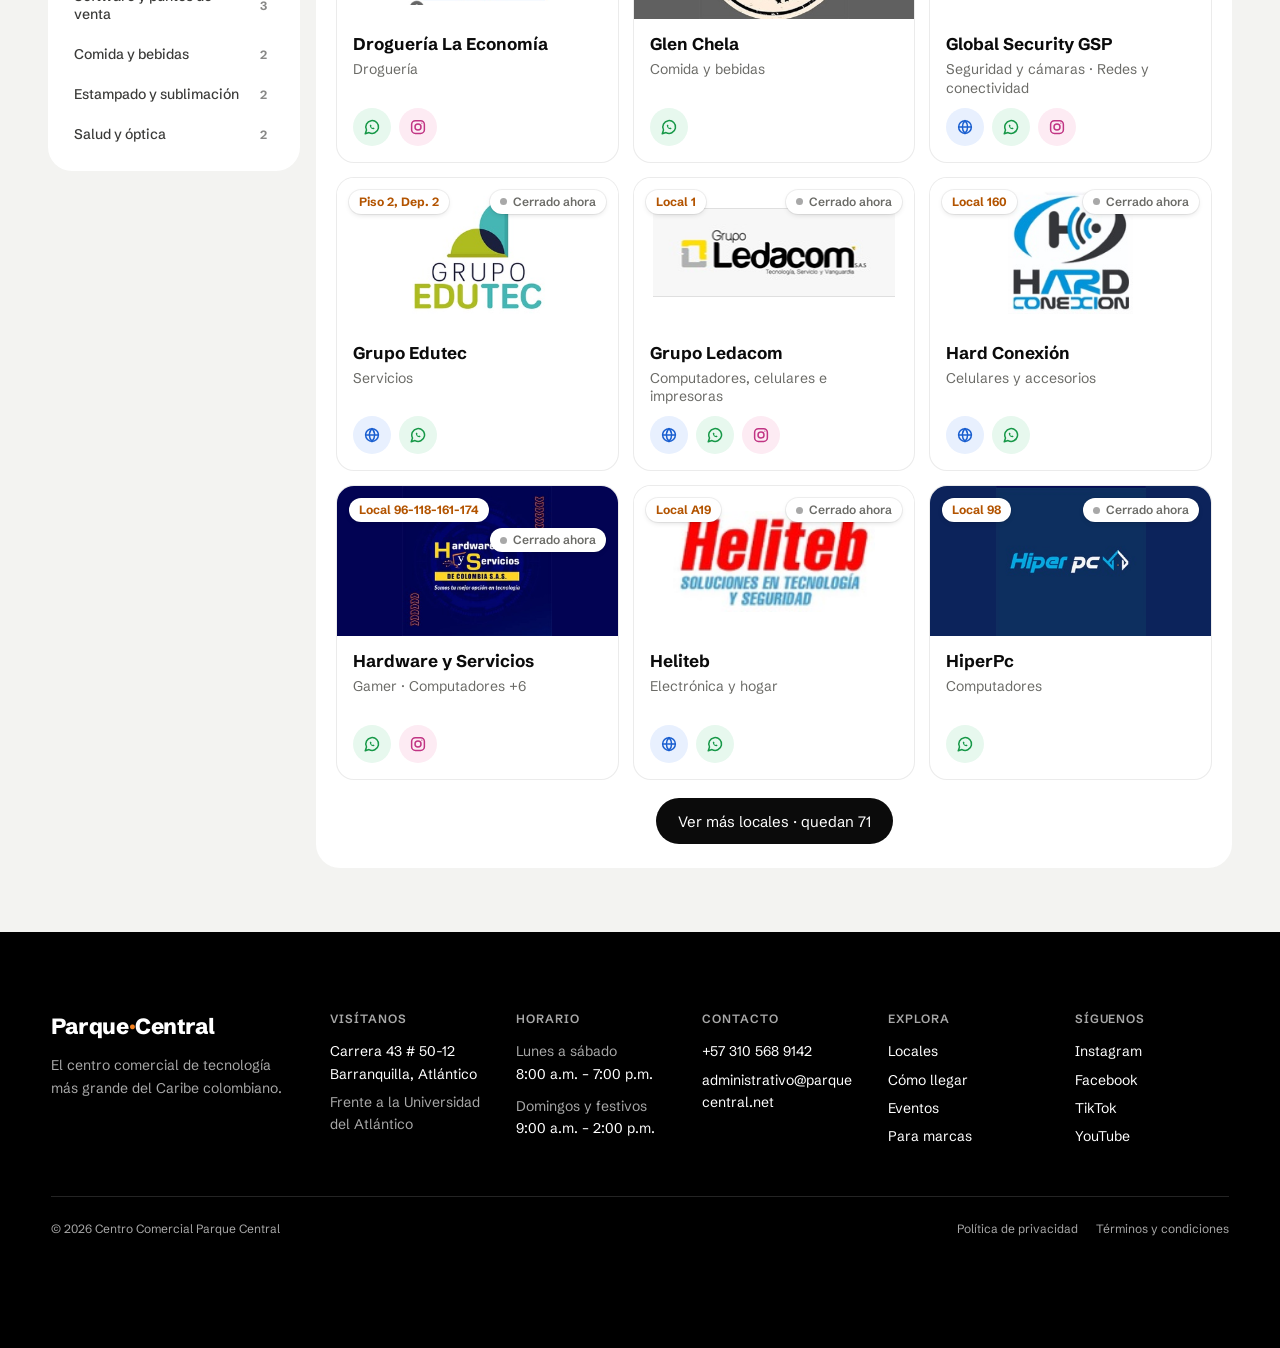
==== commit 718f913b: "Add files via upload" ====
--- a/index.html
+++ b/index.html
@@ -1,6 +1,7 @@
 <!DOCTYPE html>
 <html lang="es" class="saludo-a menu-a cat-d fila-f logo-a logo-c escr-d escr-c">
 <head>
+<!-- v43 · Las animaciones y el robot se mueven siempre, aunque el computador tenga apagados los "efectos de animación" (Windows): las reglas de "menos movimiento" llevan "and (max-width:0px)", así nunca se activan. -->
 <meta charset="UTF-8">
 <meta name="viewport" content="width=device-width, initial-scale=1">
 <title>Parque Central · Centro comercial de tecnología en Barranquilla</title>
@@ -240,7 +241,7 @@
   .hero__sub{margin-bottom:18px}
 }
 
-@media (prefers-reduced-motion:reduce){
+@media (prefers-reduced-motion:reduce) and (max-width:0px){
   *{transition:none !important;animation:none !important}
 }
 
@@ -248,7 +249,7 @@
    SECCIONES INFORMATIVAS
    ═══════════════════════════════════════════════════════════ */
 html{scroll-behavior:smooth}
-@media (prefers-reduced-motion:reduce){html{scroll-behavior:auto}}
+@media (prefers-reduced-motion:reduce) and (max-width:0px){html{scroll-behavior:auto}}
 
 /* Barra superior: transparente sobre el video, sólida al bajar */
 .nav{
@@ -413,7 +414,7 @@
   .tienda:hover::before{height:60%}
 }
 
-@media (prefers-reduced-motion:reduce){
+@media (prefers-reduced-motion:reduce) and (max-width:0px){
   .tienda,.tienda::before,.iman{transition:none}
 }
 
@@ -531,7 +532,7 @@
   .pestana{padding:4px 6px;font-size:12px}
   .pestana__icono{width:42px;height:42px}
 }
-@media (prefers-reduced-motion:reduce){.pestana__icono{transition:none}}
+@media (prefers-reduced-motion:reduce) and (max-width:0px){.pestana__icono{transition:none}}
 
 /* ═══ DOCK DE PESTAÑAS ═══
    La barra flota como una tarjeta que cruza el borde entre el video
@@ -606,7 +607,7 @@
 .intro__cursor[hidden]{display:none}
 @keyframes intro-cursor{50%{opacity:0}}
 @media (max-width:480px){.intro__nombre{font-size:clamp(34px,11vw,52px)}}
-@media (prefers-reduced-motion:reduce){.intro__cursor{animation:none}}
+@media (prefers-reduced-motion:reduce) and (max-width:0px){.intro__cursor{animation:none}}
 
 /* ═══ Frase bajo "74 locales" ═══ */
 .hero__cabecera{width:100%;margin:auto 0}
@@ -666,7 +667,7 @@
   .hero__titulo .hero__detalle{font-size:.5em}
   .hero__titulo .hero__frase{align-items:center;text-align:center}
 }
-@media (prefers-reduced-motion:reduce){
+@media (prefers-reduced-motion:reduce) and (max-width:0px){
   .hero__titulo .entra{transition:none}
   .rotador__palabra{transition:none}
 }
@@ -798,7 +799,7 @@
   /* En celular la ficha sube desde abajo */
   .ficha{top:auto;left:0;width:100%;max-height:88vh;border-radius:24px 24px 0 0;transform:translateY(104%);padding:18px 22px 28px}
 }
-@media (prefers-reduced-motion:reduce){.ficha,.ficha-fondo,.tarjeta{transition:none}}
+@media (prefers-reduced-motion:reduce) and (max-width:0px){.ficha,.ficha-fondo,.tarjeta{transition:none}}
 </style>
 <style id="direccion-v16">
 :root{--f:"Schibsted Grotesk", ui-sans-serif, sans-serif}
@@ -885,7 +886,7 @@
   .filtro::before{left:12px}
   .filtro::after,.filtro[aria-pressed="true"]::after{left:15.5px}
 }
-@media (prefers-reduced-motion:reduce){.filtro::before,.filtro::after{animation-duration:0s!important;transition:none!important}}
+@media (prefers-reduced-motion:reduce) and (max-width:0px){.filtro::before,.filtro::after{animation-duration:0s!important;transition:none!important}}
 
 /* Conteo que rueda */
 .dir__conteo{display:inline-flex;overflow:hidden;height:1.4em;line-height:1.4em;vertical-align:bottom}
@@ -896,7 +897,7 @@
 @keyframes rueda-sale{to{transform:translateY(-110%)}}
 @keyframes rueda-entra{from{transform:translateY(110%)}}
 .fantasma-local{position:fixed;margin:0;z-index:5;pointer-events:none}
-@media (prefers-reduced-motion:reduce){
+@media (prefers-reduced-motion:reduce) and (max-width:0px){
   
   .rueda .sale{display:none}.rueda .entra{animation:none}
 }
@@ -1040,7 +1041,7 @@
   #locales .filtro:not([aria-pressed="true"]):hover::before{transform:scale(0);opacity:0}
   #locales .filtros.inicio .filtro{transition:none!important}
 }
-@media (prefers-reduced-motion:reduce){#locales .filtro{transition:none!important}}
+@media (prefers-reduced-motion:reduce) and (max-width:0px){#locales .filtro{transition:none!important}}
 
 /* v17 · seleccionado negro: Sonar en negro, letra blanca (19.7:1), bolita naranja */
 #locales .filtros{--relleno:#0b0b0b!important;--tenue:#0b0b0b!important;--trazo:#F5821F!important}
@@ -1076,7 +1077,7 @@
           mask:url("data:image/svg+xml,%3Csvg xmlns='http://www.w3.org/2000/svg' viewBox='0 0 24 24'%3E%3Cpath d='m9 6 6 6-6 6' fill='none' stroke='%23000' stroke-width='2' stroke-linecap='round' stroke-linejoin='round'/%3E%3C/svg%3E") center/contain no-repeat}
 .tarjeta--info:hover .tarjeta__loc::after{transform:translateX(3px)}
 .tarjeta--info .tarjeta__pie{width:100%}
-@media (prefers-reduced-motion:reduce){.visita2 .fila--link,.vista2 .fila--link{transition:none!important}}
+@media (prefers-reduced-motion:reduce) and (max-width:0px){.visita2 .fila--link,.vista2 .fila--link{transition:none!important}}
 </style>
 <style id="v19d">
 /* v19d · LÍNEA COMÚN con el selector Lista/Tarjetas original: la franja de etiquetas crece a 52 px en las dos columnas
@@ -1150,7 +1151,7 @@
   /* WhatsApp sube para no tapar el menú */
   .wa{bottom:calc(98px + env(safe-area-inset-bottom,0px))!important}
 }
-@media (prefers-reduced-motion:reduce){.lampara.anima{transition:none}}
+@media (prefers-reduced-motion:reduce) and (max-width:0px){.lampara.anima{transition:none}}
 </style>
 <style id="v21-hero-movil">
 /* ═══ v21 · HERO EN CELULAR: imagen del robot saludando, sin video ═══
@@ -1233,7 +1234,7 @@
 @keyframes saludo-sale{to{opacity:0;transform:translateY(-40px);visibility:hidden}}
 @keyframes mecer{0%,100%{transform:rotate(0)}30%{transform:rotate(-3deg)}70%{transform:rotate(2deg)}}
 
-@media (prefers-reduced-motion:reduce){
+@media (prefers-reduced-motion:reduce) and (max-width:0px){
   .saludo-c .hero__saludo{display:none!important}
   .hero__globo{transition:none!important}
 }
@@ -1549,7 +1550,7 @@
   .b-hoja button.b-activo{background:#0b0b0b!important;color:#fff!important;font-weight:700}
   .b-hoja button.b-activo::before{content:"";width:7px;height:7px;border-radius:50%;background:#F5821F;flex:none}
   .b-hoja .b-num{margin-left:auto;background:none!important;color:inherit!important;opacity:.6;padding:0!important}
-  @media (prefers-reduced-motion:reduce){.b-hoja,.b-hoja__panel{transition:none}}
+  @media (prefers-reduced-motion:reduce) and (max-width:0px){.b-hoja,.b-hoja__panel{transition:none}}
 
   /* D · Dentro de la tarjeta de la tabla */
   .cat-d #locales .b-menu{display:none!important}
@@ -1580,7 +1581,7 @@
   .b-flecha--izq{left:10px}.b-flecha--der{right:10px}
   .hay-izq .b-flecha--izq,.hay-der .b-flecha--der{opacity:1;pointer-events:auto}
   .b-flecha:focus-visible{outline:2px solid #0b0b0b;outline-offset:2px}
-  @media (prefers-reduced-motion:reduce){.cat-d #locales .b-cats-caja .b-cats-tabla{scroll-behavior:auto}}
+  @media (prefers-reduced-motion:reduce) and (max-width:0px){.cat-d #locales .b-cats-caja .b-cats-tabla{scroll-behavior:auto}}
 }
 </style>
 <style id="v28-filas">
@@ -1831,7 +1832,7 @@
   .b-ficha__wa{background:#E7F8EE;color:#157A3C}.b-ficha__wa:hover{background:#D3F2DF}
   .b-ficha__web{background:#E8F0FE;color:#1A5FD0}.b-ficha__web:hover{background:#D2E3FC}
   .b-ficha__ig{background:#FDEBF3;color:#C13584}.b-ficha__ig:hover{background:#FAD6E6}
-  @media (prefers-reduced-motion:reduce){.b-hoja,.b-hoja__panel{transition:none}}
+  @media (prefers-reduced-motion:reduce) and (max-width:0px){.b-hoja,.b-hoja__panel{transition:none}}
 }
 /* v35 · computador igual que celular en Cómo llegar y Para marcas; Eventos unificado */
 @media (min-width:861px){
@@ -1979,7 +1980,7 @@
 }
 @keyframes v36-mece{0%{transform:rotate(0)}18%{transform:rotate(-9deg)}40%{transform:rotate(6deg)}60%{transform:rotate(-3deg)}80%{transform:rotate(1.2deg)}100%{transform:rotate(0)}}
 @keyframes v36-late{0%{box-shadow:0 0 0 0 rgba(31,168,85,.5)}100%{box-shadow:0 0 0 7px rgba(31,168,85,0)}}
-@media (prefers-reduced-motion:reduce){ #locales .b-est .b-loc-est,#locales .b-est .b-chip::before{animation:none!important} }
+@media (prefers-reduced-motion:reduce) and (max-width:0px){ #locales .b-est .b-loc-est,#locales .b-est .b-chip::before{animation:none!important} }
 </style>
 <style id="v37-menu-colgante">
 /* ═══ v37 · COMPUTADOR: menú = pestañas pegadas a la cabecera + lámpara colgante ═══
@@ -2016,7 +2017,7 @@
 }
 @media (max-width:860px){ .v37-colgante{display:none} }
 @keyframes v37-balanceo{0%{transform:rotate(0)}25%{transform:rotate(-5deg)}55%{transform:rotate(3deg)}80%{transform:rotate(-1deg)}100%{transform:rotate(0)}}
-@media (prefers-reduced-motion:reduce){ .v37-colgante{transition:none!important;animation:none!important} }
+@media (prefers-reduced-motion:reduce) and (max-width:0px){ .v37-colgante{transition:none!important;animation:none!important} }
 </style>
 <style id="v38-para-marcas">
 /* ═══ v38 · PARA MARCAS: el robot como anfitrión (celular y computador) ═══ */
@@ -2628,8 +2629,8 @@
   let ultimoDibujado = -1;
 
   /* Solo hay tracking con mouse real y sin preferencia de menos movimiento */
-  const hayMouse        = window.matchMedia('(hover: hover) and (pointer: fine)').matches;
-  const menosMovimiento = window.matchMedia('(prefers-reduced-motion: reduce)').matches;
+  const hayMouse        = window.matchMedia('(any-hover: hover) and (any-pointer: fine)').matches;
+  const menosMovimiento = window.matchMedia('(prefers-reduced-motion:reduce) and (max-width:0px)').matches;
   const activarTracking = hayMouse && !menosMovimiento;
 
   /* ═════════════════════════════════════════════════════════
@@ -3294,8 +3295,8 @@
 <script>
 (function () {
   'use strict';
-  const sinMovimiento = matchMedia('(prefers-reduced-motion: reduce)').matches;
-  const punteroFino  = matchMedia('(pointer: fine)').matches;
+  const sinMovimiento = matchMedia('(prefers-reduced-motion:reduce) and (max-width:0px)').matches;
+  const punteroFino  = matchMedia('(any-pointer: fine)').matches;
 
   /* ═════════════════════════════════════════════════════════
      1. LA LUZ QUE EL ROBOT PERSIGUE
@@ -3539,7 +3540,7 @@
 
   const NOMBRE = 'Parque·Central';
   const FRASE  = 'El centro comercial de tecnología más grande del Caribe colombiano';
-  const sinMov = matchMedia('(prefers-reduced-motion: reduce)').matches;
+  const sinMov = matchMedia('(prefers-reduced-motion:reduce) and (max-width:0px)').matches;
   const elNombre = document.getElementById('intro-nombre');
   const elFrase  = document.getElementById('intro-frase');
   const curNombre = document.getElementById('cursor-nombre');
@@ -3602,7 +3603,7 @@
   const MAXIMO = 6000;
   const lienzo = document.getElementById('lienzo');
   const video  = document.getElementById('video');
-  const conSeguimiento = matchMedia('(hover: hover) and (pointer: fine)').matches && !sinMov;
+  const conSeguimiento = matchMedia('(any-hover: hover) and (any-pointer: fine)').matches && !sinMov;
   let robotListo = false, cerrando = false;
 
   async function intentarCerrar(forzar) {
@@ -3642,7 +3643,7 @@
   const el = document.getElementById('rotador');
   if (!el) return;
   const PALABRAS = ['celulares', 'computadores', 'accesorios', 'videojuegos', 'impresoras', 'seguridad', 'tecnología'];
-  if (matchMedia('(prefers-reduced-motion: reduce)').matches) return;   // se queda en "tecnología"
+  if (matchMedia('(prefers-reduced-motion:reduce) and (max-width:0px)').matches) return;   // se queda en "tecnología"
   let i = PALABRAS.length - 1;
   const PAUSA = 1900;
   function siguiente() {
@@ -3670,7 +3671,7 @@
 <script>
 /* ═══ Movimiento con sentido (v7) ═══ */
 (function(){
-  const quieto = matchMedia('(prefers-reduced-motion: reduce)').matches;
+  const quieto = matchMedia('(prefers-reduced-motion:reduce) and (max-width:0px)').matches;
   const filtros = document.getElementById('filtros');
   const lista = document.getElementById('lista');
   const conteo = document.getElementById('conteo');
@@ -3769,7 +3770,7 @@
 (function () {
   const html = document.documentElement;
   if (!matchMedia('(max-width:860px)').matches) return;
-  const quieto = matchMedia('(prefers-reduced-motion: reduce)').matches;
+  const quieto = matchMedia('(prefers-reduced-motion:reduce) and (max-width:0px)').matches;
   function escribir(el, partes, ms, fin) {
     /* partes: [["texto normal", false], ["texto en negrita", true]] */
     el.textContent = '';
--- a/halloween/halloween.css
+++ b/halloween/halloween.css
@@ -58,4 +58,4 @@
 @media (max-width:860px){ .hw-arana{right:40px} }
 @keyframes hw-arana{0%,100%{height:62px}50%{height:82px}}
 
-@media (prefers-reduced-motion:reduce){ .hw-bat,.hw-bat .ar,.hw-bat .ab{animation:none} .hw-bat{display:none} .hw-arana{animation:none;height:70px} }
+@media (prefers-reduced-motion:reduce) and (max-width:0px){ .hw-bat,.hw-bat .ar,.hw-bat .ab{animation:none} .hw-bat{display:none} .hw-arana{animation:none;height:70px} }
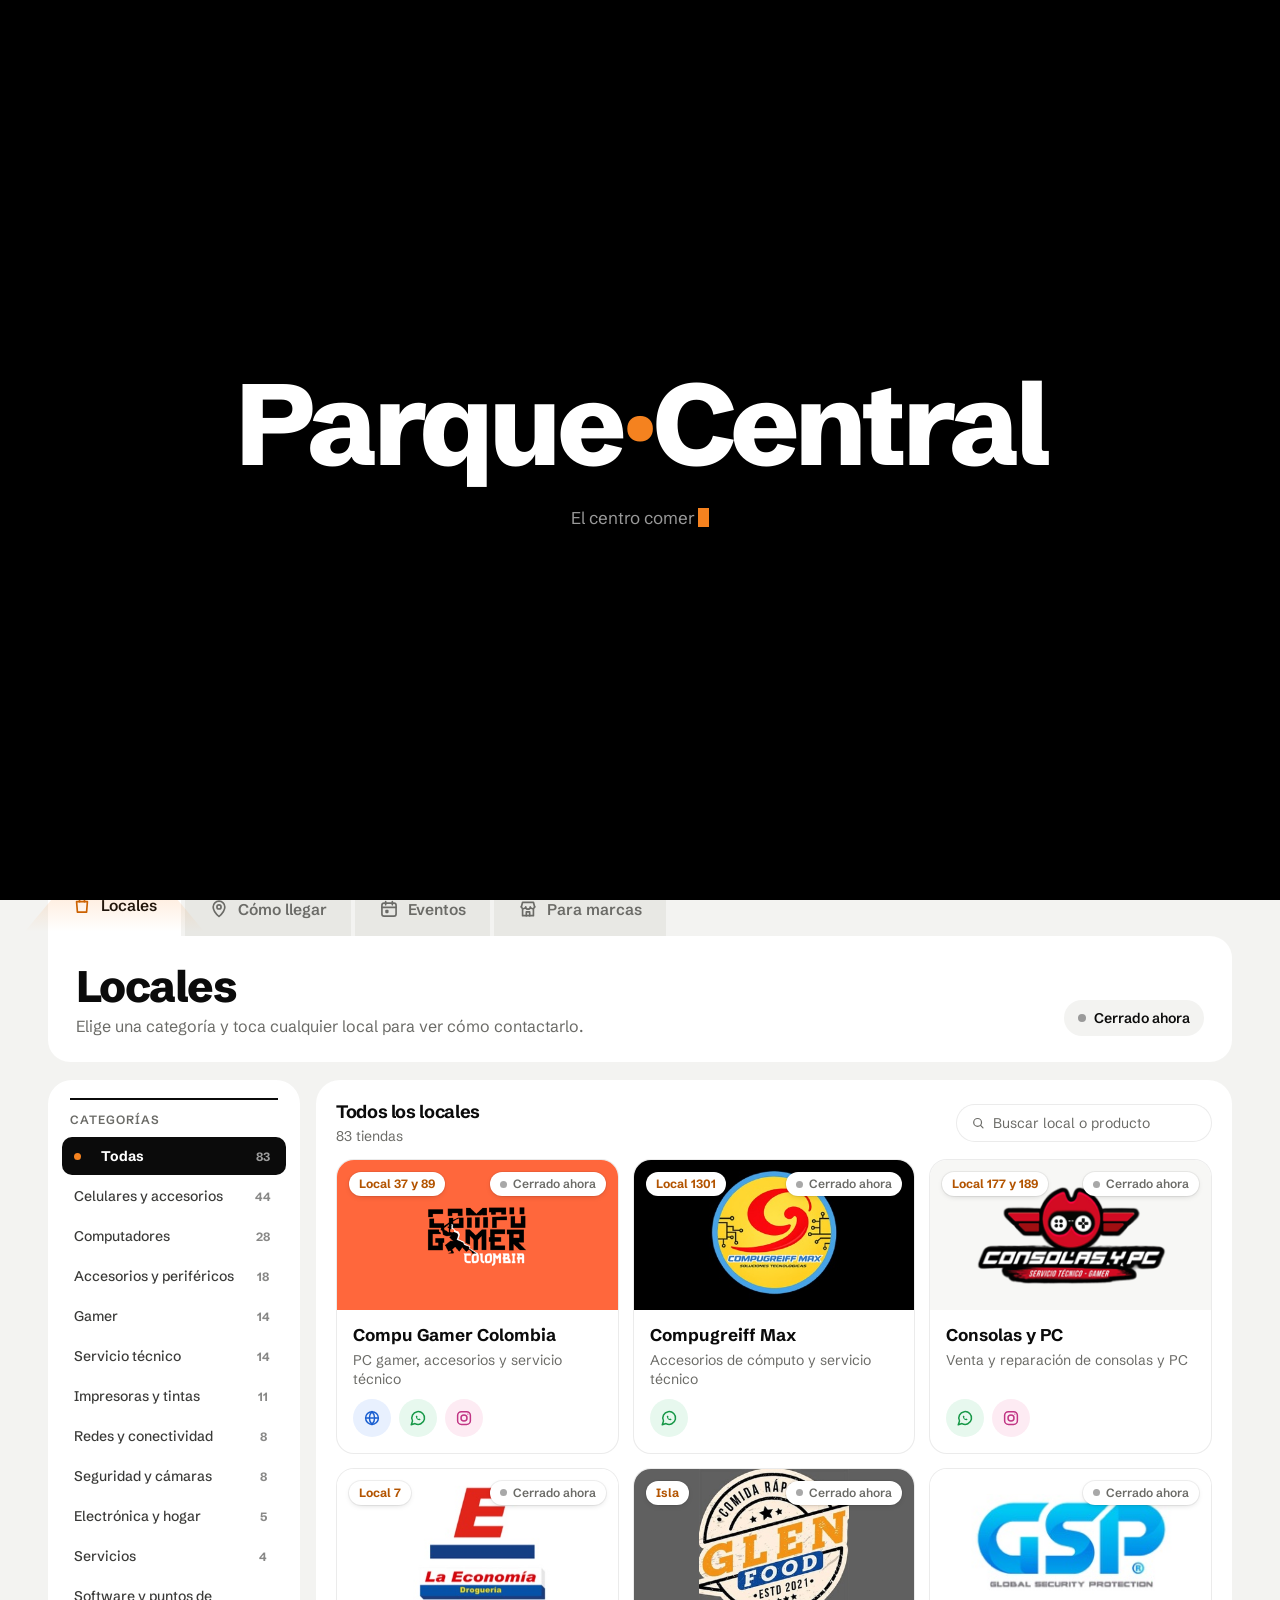
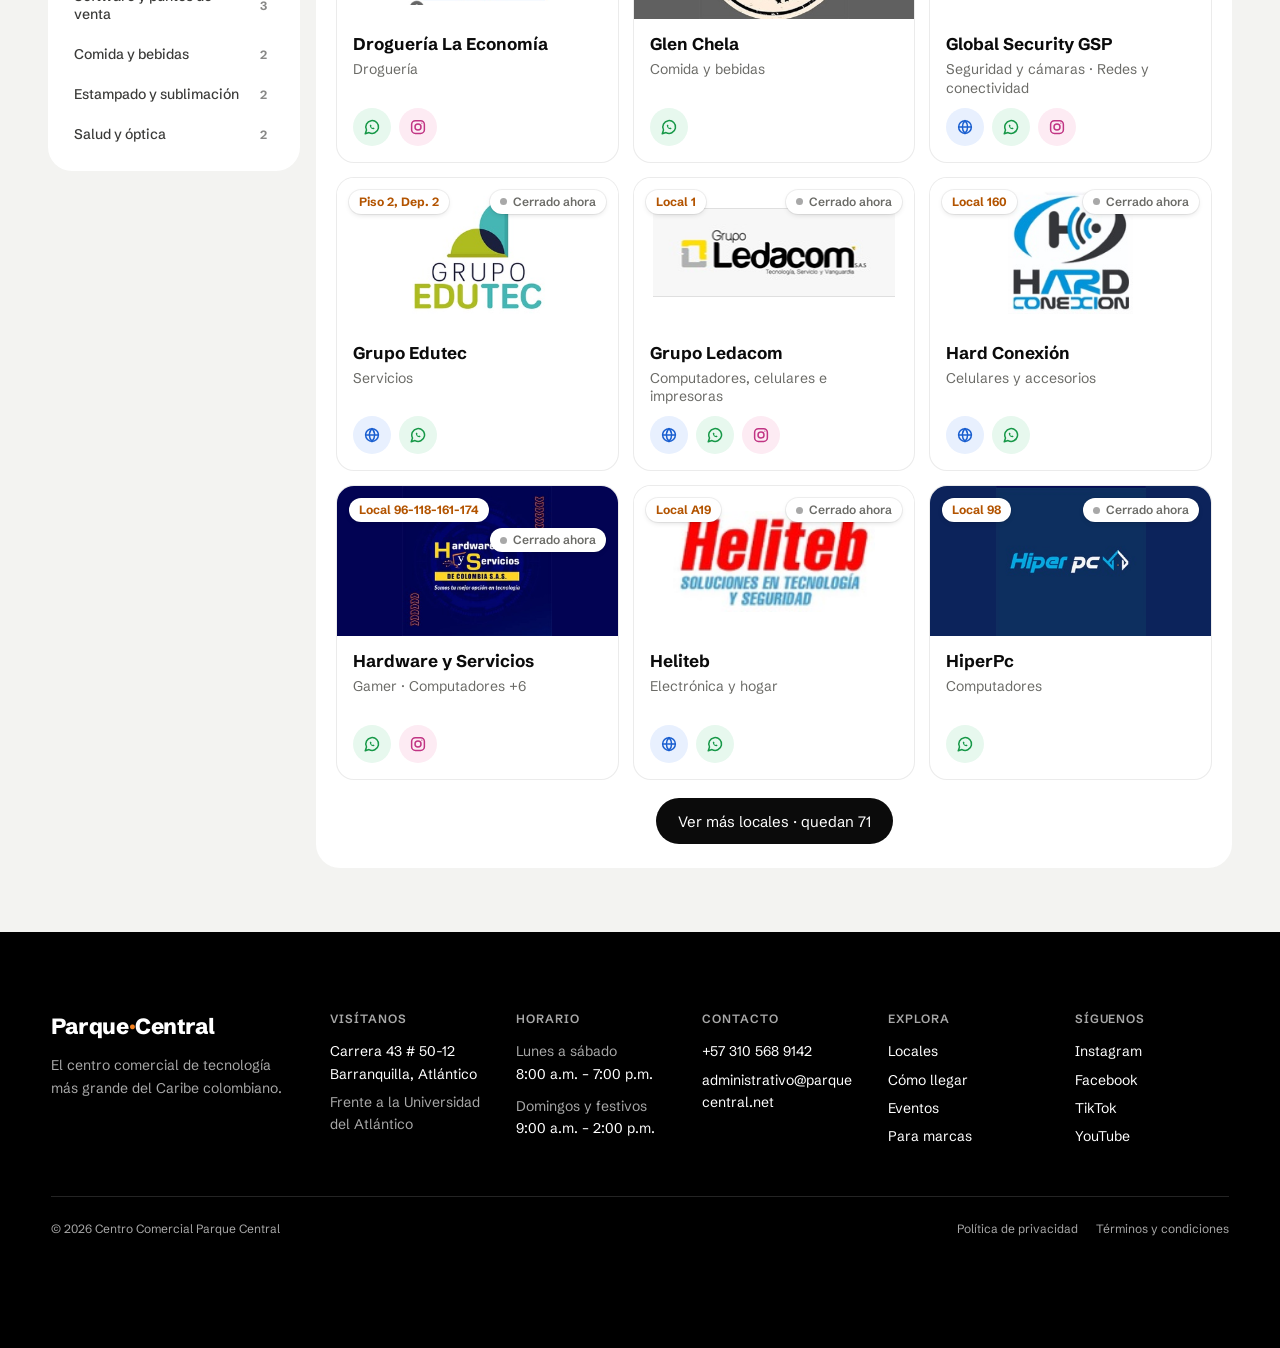
==== commit aee2d63d: "Add files via upload" ====
--- a/index.html
+++ b/index.html
@@ -1,6 +1,8 @@
 <!DOCTYPE html>
 <html lang="es" class="saludo-a menu-a cat-d fila-f logo-a logo-c escr-d escr-c">
 <head>
+<!-- v46 · En tablets Robi sigue el dedo: al tocar o deslizar de lado sobre el video. -->
+<!-- v45 · Robi usa 72 fotos ya hechas (carpeta robi/) en vez de sacarlas del video en cada visita. -->
 <!-- v43 · Las animaciones y el robot se mueven siempre, aunque el computador tenga apagados los "efectos de animación" (Windows): las reglas de "menos movimiento" llevan "and (max-width:0px)", así nunca se activan. -->
 <meta charset="UTF-8">
 <meta name="viewport" content="width=device-width, initial-scale=1">
@@ -2119,6 +2121,30 @@
 .b-mas__btn:hover{transform:translateY(-1px)}
 .b-mas__btn:focus-visible{outline:2px solid #FF7D0E;outline-offset:3px}
 @media (max-width:860px){ .b-mas{padding:14px 0 6px} .b-mas__btn{width:100%} }
+/* v44 · Cómo llegar: dirección y horario de atención junto al mapa (computador: al lado; celular: encima) */
+#como-llegar .cl-info h3{margin:0}
+#como-llegar .cl-dir{margin:8px 0 0;font-size:17px;font-weight:600;color:#0b0b0b}
+#como-llegar .cl-ref{margin:2px 0 0;font-size:14px;color:#5c5c5c}
+#como-llegar .cl-cab{display:flex;align-items:center;justify-content:space-between;gap:10px;margin-top:20px;padding-top:18px;border-top:1px solid #EBEBE8}
+#como-llegar .cl-info .b-chip{background:#E6F6EC;color:#157A3C;padding:3px 10px;white-space:nowrap}
+#como-llegar .cl-info .b-chip--gris{background:#F0F0EE;color:#4a4a48}
+#como-llegar .cl-horas{list-style:none;margin:10px 0 0;padding:0;display:grid;gap:6px}
+#como-llegar .cl-horas li{position:relative;display:grid;gap:2px;padding:10px 12px 10px 30px;border-radius:14px;background:#F5F5F3}
+#como-llegar .cl-horas span{font-size:15px;color:#0b0b0b}
+#como-llegar .cl-horas b{font-family:inherit;letter-spacing:0;font-size:14px;font-weight:400;color:#5c5c5c}
+#como-llegar .cl-horas li::before{content:"";position:absolute;left:13px;top:17px;width:7px;height:7px;border-radius:50%;background:#C9C9C4}
+#como-llegar .cl-horas li.hoy{background:#0b0b0b}
+#como-llegar .cl-horas li.hoy span{color:#fff;font-weight:700}
+#como-llegar .cl-horas li.hoy b{color:rgba(255,255,255,.8)}
+#como-llegar .cl-horas li.hoy::before{background:#F5821F}
+@media (min-width:861px){
+  #como-llegar .b-dos{grid-template-columns:minmax(0,320px) minmax(0,1fr)!important;align-items:stretch}
+  #como-llegar .b-dos > .b-tarjeta:last-child{display:flex;flex-direction:column}
+  #como-llegar .b-dos .b-mapa{aspect-ratio:auto;flex:1;min-height:320px}
+}
+
+/* v46 · Tablets: deslizar de lado sobre el video mueve a Robi; deslizar hacia arriba o abajo sigue bajando la página */
+@media (any-pointer:coarse) and (min-width:861px){ #hero{touch-action:pan-y} }
 </style>
 <!-- HALLOWEEN 2026 · para quitar la decoración, borra estas dos líneas (y la carpeta halloween/) -->
 <link rel="stylesheet" href="./halloween/halloween.css">
@@ -2158,11 +2184,11 @@
   <video
     class="hero__video"
     id="video"
-    src="./robot.mp4"
+    data-src="./robot.mp4"
     muted
     playsinline
     webkit-playsinline
-    preload="auto"
+    preload="none"
     disablepictureinpicture
     aria-hidden="true"
     tabindex="-1"></video>
@@ -2338,6 +2364,16 @@
               <div class="b-grafica__eje"><span>12 h</span><span>8 h</span><span>4 h</span><span>0</span></div>
               <div class="b-grafica__zona" id="semana"></div>
             </div>
+          </div>
+          <div class="b-tarjeta cl-info">
+            <h3 class="b-tarjeta__tit">Dirección</h3>
+            <p class="cl-dir">Carrera 43 # 50-12, Barranquilla</p>
+            <p class="cl-ref">Frente a la Universidad del Atlántico</p>
+            <div class="cl-cab"><h3 class="b-tarjeta__tit">Horario de atención</h3><span class="b-chip" data-chip>Abierto ahora</span></div>
+            <ul class="cl-horas">
+              <li data-cl-dias="semana"><span>Lunes a sábado</span><b>8:00 a.m. – 7:00 p.m.</b></li>
+              <li data-cl-dias="festivo"><span>Domingos y festivos</span><b>9:00 a.m. – 2:00 p.m.</b></li>
+            </ul>
           </div>
           <div class="b-tarjeta">
             <div class="b-tarjeta__cabeza"><h3 class="b-tarjeta__tit">Mapa</h3><a class="b-tabla b-ir" style="width:auto;font-size:14px;font-weight:600;color:var(--naranja-texto);text-decoration:none" href="https://maps.app.goo.gl/9gKFXxWYgQKRt3NF8" target="_blank" rel="noopener">Abrir en Maps ›</a></div>
@@ -2590,13 +2626,13 @@
      reconstruir la imagen desde ahí, decenas de veces por
      segundo.
 
-     Aquí lo hacemos distinto. Al cargar la página extraemos
-     una sola vez todos los frames y los guardamos como
-     imágenes en memoria. Después, mover el mouse solo dibuja
-     una imagen ya lista en un canvas. Eso es instantáneo.
-
-     Cuesta unos segundos de preparación al inicio, pero la
-     interacción queda perfectamente fluida.
+     v45 · Las 72 fotos del giro ya vienen hechas en robi/
+     (robi-00.webp … robi-71.webp, sacadas del video una sola
+     vez). El navegador solo las descarga: primero la de frente,
+     luego unas pocas repartidas y después el resto, así Robi
+     responde al mouse casi de inmediato, también en Windows.
+     Mover el mouse solo dibuja una imagen ya lista en un canvas.
+     Si las fotos no cargan, se usa el video como respaldo.
      ═════════════════════════════════════════════════════════ */
 
   const hero     = document.getElementById('hero');
@@ -2607,13 +2643,10 @@
   const ctx      = lienzo.getContext('2d', { alpha: false });
 
   /* ── Ajustes que puedes tocar ── */
-  const FRAMES_POR_SEGUNDO = 20;   // muestras a extraer por segundo de video
-  const FRAMES_MAX         = 72;   // tope, para no gastar memoria de más
-  const FRAMES_MIN         = 24;   // piso, para que no se vea a saltos
-  const ANCHO_CAPTURA      = 1280; // resolución de los frames guardados
-  const CALIDAD_JPEG       = 0.82; // 0-1, peso contra nitidez
+  const FRAMES             = 72;   // fotos en robi/ (robi-00.webp … robi-71.webp)
+  const RUTA_FRAMES        = './robi/robi-';
+  const DE_A               = 6;    // fotos que se piden a la vez
   const SUAVIDAD           = 0.22; // 0-1, qué tan pegado va al cursor
-  const TIMEOUT_SEEK       = 4000; // ms de espera máxima por frame
   /* Momento del video (de 0 a 1) en que el robot mira de frente.
      0.5 es la mitad. Si en tu video el frente está en otro punto,
      ajústalo aquí: por ejemplo 0.45 o 0.55. */
@@ -2621,15 +2654,16 @@
 
   /* ── Estado ── */
   let duracion   = 0;
-  let imagenes   = [];    // frames ya listos para dibujar
+  let imagenes   = new Array(FRAMES);   // fotos ya listas (las que faltan quedan vacías)
   let modoCanvas = false; // true cuando la extracción terminó bien
   let objetivo   = 0;     // posición deseada, en índice de frame
   let actual     = 0;     // posición actual, se acerca al objetivo
   let bucleId    = null;
   let ultimoDibujado = -1;
 
-  /* Solo hay tracking con mouse real y sin preferencia de menos movimiento */
-  const hayMouse        = window.matchMedia('(any-hover: hover) and (any-pointer: fine)').matches;
+  /* Robi sigue al mouse y, en tablets, al dedo (v46) */
+  const hayMouse        = window.matchMedia('(any-hover: hover) and (any-pointer: fine)').matches ||
+                          window.matchMedia('(any-pointer: coarse)').matches;
   const menosMovimiento = window.matchMedia('(prefers-reduced-motion:reduce) and (max-width:0px)').matches;
   const activarTracking = hayMouse && !menosMovimiento;
 
@@ -2653,11 +2687,15 @@
      Replica el comportamiento de object-fit: cover.
      ═════════════════════════════════════════════════════════ */
   function dibujar(indice) {
-    const i = Math.round(Math.min(Math.max(indice, 0), imagenes.length - 1));
-    if (i === ultimoDibujado) return;   // ya está pintado, no repetimos
+    const pedido = Math.round(Math.min(Math.max(indice, 0), FRAMES - 1));
+    let i = -1;
+    for (let d = 0; d < FRAMES && i < 0; d++) {
+      if (imagenes[pedido - d]) i = pedido - d;
+      else if (imagenes[pedido + d]) i = pedido + d;
+    }
+    if (i < 0 || i === ultimoDibujado) return;   // nada listo, o ya está pintado
 
     const img = imagenes[i];
-    if (!img) return;
 
     const anchoL = lienzo.width;
     const altoL  = lienzo.height;
@@ -2696,124 +2734,31 @@
   }
 
   /* ═════════════════════════════════════════════════════════
-     EXTRACCIÓN DE FRAMES
-     Recorre el video una vez, saltando de posición en posición
-     y guardando cada imagen. Esto es lo lento, pero pasa una
-     sola vez y en segundo plano.
+     CARGA DE LAS FOTOS
+     Primero la de frente; luego cada 12, cada 6, cada 3 y el
+     resto. Mientras faltan, se dibuja la más cercana.
      ═════════════════════════════════════════════════════════ */
-
-  /* Espera a que el video termine de posicionarse en un tiempo dado */
-  function irA(fuente, tiempo) {
+  function cargarFoto(i) {
     return new Promise(function (resolver, rechazar) {
-      let cerrado = false;
-
-      const alSaltar = function () {
-        if (cerrado) return;
-        cerrado = true;
-        clearTimeout(reloj);
-        fuente.removeEventListener('seeked', alSaltar);
-        resolver();
+      const img = new Image();
+      img.decoding = 'async';
+      img.onload = function () {
+        const listo = function () { imagenes[i] = img; resolver(img); };
+        img.decode ? img.decode().then(listo, listo) : listo();
       };
-
-      /* Si un salto se demora demasiado, abortamos toda la extracción */
-      const reloj = setTimeout(function () {
-        if (cerrado) return;
-        cerrado = true;
-        fuente.removeEventListener('seeked', alSaltar);
-        rechazar(new Error('El salto tardó demasiado'));
-      }, TIMEOUT_SEEK);
-
-      fuente.addEventListener('seeked', alSaltar);
-      fuente.currentTime = tiempo;
+      img.onerror = function () { rechazar(new Error('No cargó la foto ' + i)); };
+      img.src = RUTA_FRAMES + String(i).padStart(2, '0') + '.webp';
     });
   }
 
-  /* Convierte el canvas temporal en una imagen lista para dibujar */
-  function guardarComoImagen(canvasTemp) {
-    /* Abierto con doble clic (file://): el navegador no deja exportar el frame,
-       así que guardamos una copia en canvas, que se dibuja igual de bien. */
-    if (location.protocol === 'file:') {
-      const copiaFrame = document.createElement('canvas');
-      copiaFrame.width = canvasTemp.width;
-      copiaFrame.height = canvasTemp.height;
-      copiaFrame.getContext('2d', { alpha: false }).drawImage(canvasTemp, 0, 0);
-      return Promise.resolve(copiaFrame);
-    }
-    return new Promise(function (resolver, rechazar) {
-      canvasTemp.toBlob(function (blob) {
-        if (!blob) return rechazar(new Error('No se pudo generar el frame'));
-
-        const img = new Image();
-        const url = URL.createObjectURL(blob);
-
-        img.onload = function () {
-          /* decode() fuerza al navegador a preparar la imagen ahora,
-             para que el primer dibujado no tenga tirón */
-          if (img.decode) {
-            img.decode().then(function () { resolver(img); })
-                        .catch(function () { resolver(img); });
-          } else {
-            resolver(img);
-          }
-        };
-        img.onerror = function () { rechazar(new Error('Frame corrupto')); };
-        img.src = url;
-      }, 'image/jpeg', CALIDAD_JPEG);
+  function ordenDeCarga() {
+    const centro = Math.round((FRAMES - 1) * PUNTO_CENTRO);
+    const lista = [centro], vista = new Set(lista);
+    [12, 6, 3, 1].forEach(function (paso) {
+      for (let i = 0; i < FRAMES; i += paso) if (!vista.has(i)) { vista.add(i); lista.push(i); }
     });
-  }
-
-  /* Copia invisible del video: se recorre por detrás para que el
-     visitante nunca vea al robot girar mientras se prepara. */
-  function crearCopia() {
-    return new Promise(function (resolver, rechazar) {
-      const copia = document.createElement('video');
-      copia.muted = true;
-      copia.playsInline = true;
-      copia.preload = 'auto';
-      copia.setAttribute('aria-hidden', 'true');
-      copia.style.cssText = 'position:absolute;width:1px;height:1px;opacity:0;pointer-events:none;left:-9999px';
-      document.body.appendChild(copia);
-
-      const reloj = setTimeout(function () { rechazar(new Error('La copia no cargó')); }, 10000);
-      copia.addEventListener('loadeddata', function () { clearTimeout(reloj); resolver(copia); }, { once: true });
-      copia.addEventListener('error', function () { clearTimeout(reloj); rechazar(new Error('Error en la copia')); }, { once: true });
-      copia.src = video.currentSrc || video.src;
-    });
-  }
-
-  async function extraerFrames() {
-    /* Cuántos frames vamos a sacar, según lo que dure el video */
-    let total = Math.round(duracion * FRAMES_POR_SEGUNDO);
-    total = Math.min(FRAMES_MAX, Math.max(FRAMES_MIN, total));
-
-    /* Canvas temporal donde cae cada frame antes de guardarse */
-    const fuente = await crearCopia();
-    const temp = document.createElement('canvas');
-    const anchoReal = fuente.videoWidth  || 1280;
-    const altoReal  = fuente.videoHeight || 720;
-    const factor    = Math.min(1, ANCHO_CAPTURA / anchoReal);
-
-    temp.width  = Math.round(anchoReal * factor);
-    temp.height = Math.round(altoReal  * factor);
-    const ctxTemp = temp.getContext('2d', { alpha: false });
-
-    /* Dejamos un margen al final: el último frame exacto a veces no existe */
-    const fin = Math.max(0, duracion - 0.04);
-
-    for (let i = 0; i < total; i++) {
-      const tiempo = (i / (total - 1)) * fin;
-
-      await irA(fuente, tiempo);
-      ctxTemp.drawImage(fuente, 0, 0, temp.width, temp.height);
-      imagenes.push(await guardarComoImagen(temp));
-
-      progreso.style.width = Math.round(((i + 1) / total) * 100) + '%';
-    }
-
-    /* Liberamos la copia */
-    fuente.removeAttribute('src');
-    fuente.load();
-    fuente.remove();
+    if (!vista.has(FRAMES - 1)) lista.push(FRAMES - 1);
+    return lista;
   }
 
   /* ═════════════════════════════════════════════════════════
@@ -2824,6 +2769,16 @@
   function activarRespaldo() {
     modoCanvas = false;
     lienzo.classList.remove('activo');
+    if (!video.getAttribute('src')) {   // el video aún no se ha pedido: lo cargamos y volvemos aquí
+      video.addEventListener('loadedmetadata', function () {
+        duracion = video.duration;
+        video.addEventListener('seeked', function () { video.classList.add('listo'); }, { once: true });
+        activarRespaldo();
+      }, { once: true });
+      video.preload = 'auto';
+      video.src = video.dataset.src;
+      return;
+    }
     video.classList.remove('retirado');
     video.currentTime = duracion * PUNTO_CENTRO;
 
@@ -2862,14 +2817,14 @@
     proporcion = Math.min(Math.max(proporcion, 0), 1);
 
     /* La convertimos en índice de frame */
-    objetivo = proporcion * (imagenes.length - 1);
+    objetivo = proporcion * (FRAMES - 1);
     arrancarBucle();
 
     if (pista.classList.contains('visible')) pista.classList.remove('visible');
   }
 
   function alSalir() {
-    objetivo = (imagenes.length - 1) * PUNTO_CENTRO;   // vuelve al centro
+    objetivo = (FRAMES - 1) * PUNTO_CENTRO;   // vuelve al centro
     arrancarBucle();
   }
 
@@ -2877,68 +2832,48 @@
      ARRANQUE
      ═════════════════════════════════════════════════════════ */
   async function iniciar() {
-    if (!isFinite(video.duration) || video.duration <= 0) return;
-
-    duracion = video.duration;
-    video.pause();
-    /* Mirando al frente mientras se prepara. El video está invisible
-       hasta que llega a ese cuadro, así nunca se ve el primer cuadro
-       (que puede estar en diagonal). */
-    video.addEventListener('seeked', function () { video.classList.add('listo'); }, { once: true });
-    setTimeout(function () { video.classList.add('listo'); }, 2500);   // respaldo por si el salto no avisa
-    video.currentTime = duracion * PUNTO_CENTRO;
+    /* En celular el robot es una imagen fija: no se pide nada */
+    if (matchMedia('(max-width:860px)').matches) { progreso.classList.add('terminado'); return; }
 
     ajustarLienzo();
-
-    /* En celular o con movimiento reducido no extraemos nada:
-       basta con dejar el video quieto en la mitad. */
-    if (!activarTracking) {
-      video.currentTime = duracion * PUNTO_CENTRO;
+    const centro = Math.round((FRAMES - 1) * PUNTO_CENTRO);
+
+    try {
+      await cargarFoto(centro);
+    } catch (error) {
+      console.warn('Fotos de Robi no disponibles:', error.message);
+      activarRespaldo();
       progreso.classList.add('terminado');
       return;
     }
 
-    try {
-      await extraerFrames();
-
-      if (imagenes.length < 2) throw new Error('Muy pocos frames');
-
-      /* Todo listo: el canvas toma el control */
-      modoCanvas = true;
-      actual = objetivo = (imagenes.length - 1) * PUNTO_CENTRO;
+    /* Ya hay foto de frente: el canvas toma el control */
+    modoCanvas = true;
+    actual = objetivo = centro;
+    dibujar(actual);
+    lienzo.classList.add('activo');
+    video.classList.add('retirado');
+
+    /* Sin mouse (o con movimiento reducido) basta con la foto de frente */
+    if (!activarTracking) { progreso.classList.add('terminado'); return; }
+
+    /* El robot ya no sigue al mouse: persigue a la luz */
+    window.__heroSeguir = alMover;
+    pista.classList.add('visible');
+    setTimeout(function () { pista.classList.remove('visible'); }, 6000);
+
+    /* El resto de las fotos, de a pocas a la vez */
+    const resto = ordenDeCarga().slice(1);
+    for (let k = 0; k < resto.length; k += DE_A) {
+      await Promise.all(resto.slice(k, k + DE_A).map(function (i) { return cargarFoto(i).catch(function () {}); }));
+      progreso.style.width = Math.round(Math.min(k + DE_A + 1, FRAMES) / FRAMES * 100) + '%';
+      ultimoDibujado = -1;   // puede que ahora haya una foto más cercana a la pedida
       dibujar(actual);
-
-      lienzo.classList.add('activo');
-      video.classList.add('retirado');
-      video.removeAttribute('src');   // liberamos el video, ya no hace falta
-      video.load();
-
-      /* El robot ya no sigue al mouse: persigue a la luz */
-      window.__heroSeguir = alMover;
-
-      pista.classList.add('visible');
-      setTimeout(function () { pista.classList.remove('visible'); }, 6000);
-
-    } catch (error) {
-      /* Algo falló: seguimos con el video normal */
-      console.warn('Extracción de frames no disponible:', error.message);
-      activarRespaldo();
     }
-
     progreso.classList.add('terminado');
   }
 
-  /* Puede que los metadatos ya estén listos si el video venía en caché */
-  if (video.readyState >= 1) {
-    iniciar();
-  } else {
-    video.addEventListener('loadedmetadata', iniciar, { once: true });
-  }
-
-  video.addEventListener('error', function () {
-    video.style.opacity = '0';
-    progreso.classList.add('terminado');
-  });
+  iniciar();
 
   /* Reajuste al cambiar el tamaño de la ventana, con freno para no
      recalcular en cada pixel del arrastre */
@@ -3331,12 +3266,14 @@
     const apagar   = () => luz.classList.remove('activa');
     const encender = () => luz.classList.add('activa');
 
-    heroEl.addEventListener('pointermove', e => {
+    const seguirPuntero = e => {
       tx = e.clientX - caja.left;
       ty = e.clientY - caja.top;
       encender();
       arrancar();
-    }, { passive: true });
+    };
+    heroEl.addEventListener('pointermove', seguirPuntero, { passive: true });
+    heroEl.addEventListener('pointerdown', seguirPuntero, { passive: true });   // tablets: al tocar, la luz va al dedo
     heroEl.addEventListener('pointerleave', apagar);
     document.addEventListener('mouseleave', apagar);
 
@@ -3847,6 +3784,7 @@
   document.querySelectorAll('[data-hoy]').forEach(e => e.textContent = dia === 0 ? '9:00 a.m. – 2:00 p.m.' : '8:00 a.m. – 7:00 p.m.');
   document.querySelectorAll('[data-estado]').forEach(e => { e.textContent = abierto ? 'Abierto hasta las ' + (dia === 0 ? '2:00 p.m.' : '7:00 p.m.') : 'Cerrado ahora'; e.classList.toggle('b-cerrado', !abierto); });
   document.querySelectorAll('[data-chip]').forEach(e => { e.textContent = abierto ? 'Abierto ahora' : 'Cerrado ahora'; if (!abierto) e.classList.add('b-chip--gris'); });
+  document.querySelectorAll('[data-cl-dias]').forEach(li => li.classList.toggle('hoy', (li.dataset.clDias === 'festivo') === (dia === 0)));
 
   const catsEl = document.getElementById('cats'), filas = document.getElementById('filas'), buscar = document.getElementById('buscar');
   /* v40 · Sinónimos del buscador: si alguien escribe una palabra de un grupo, también se buscan las demás del grupo.
